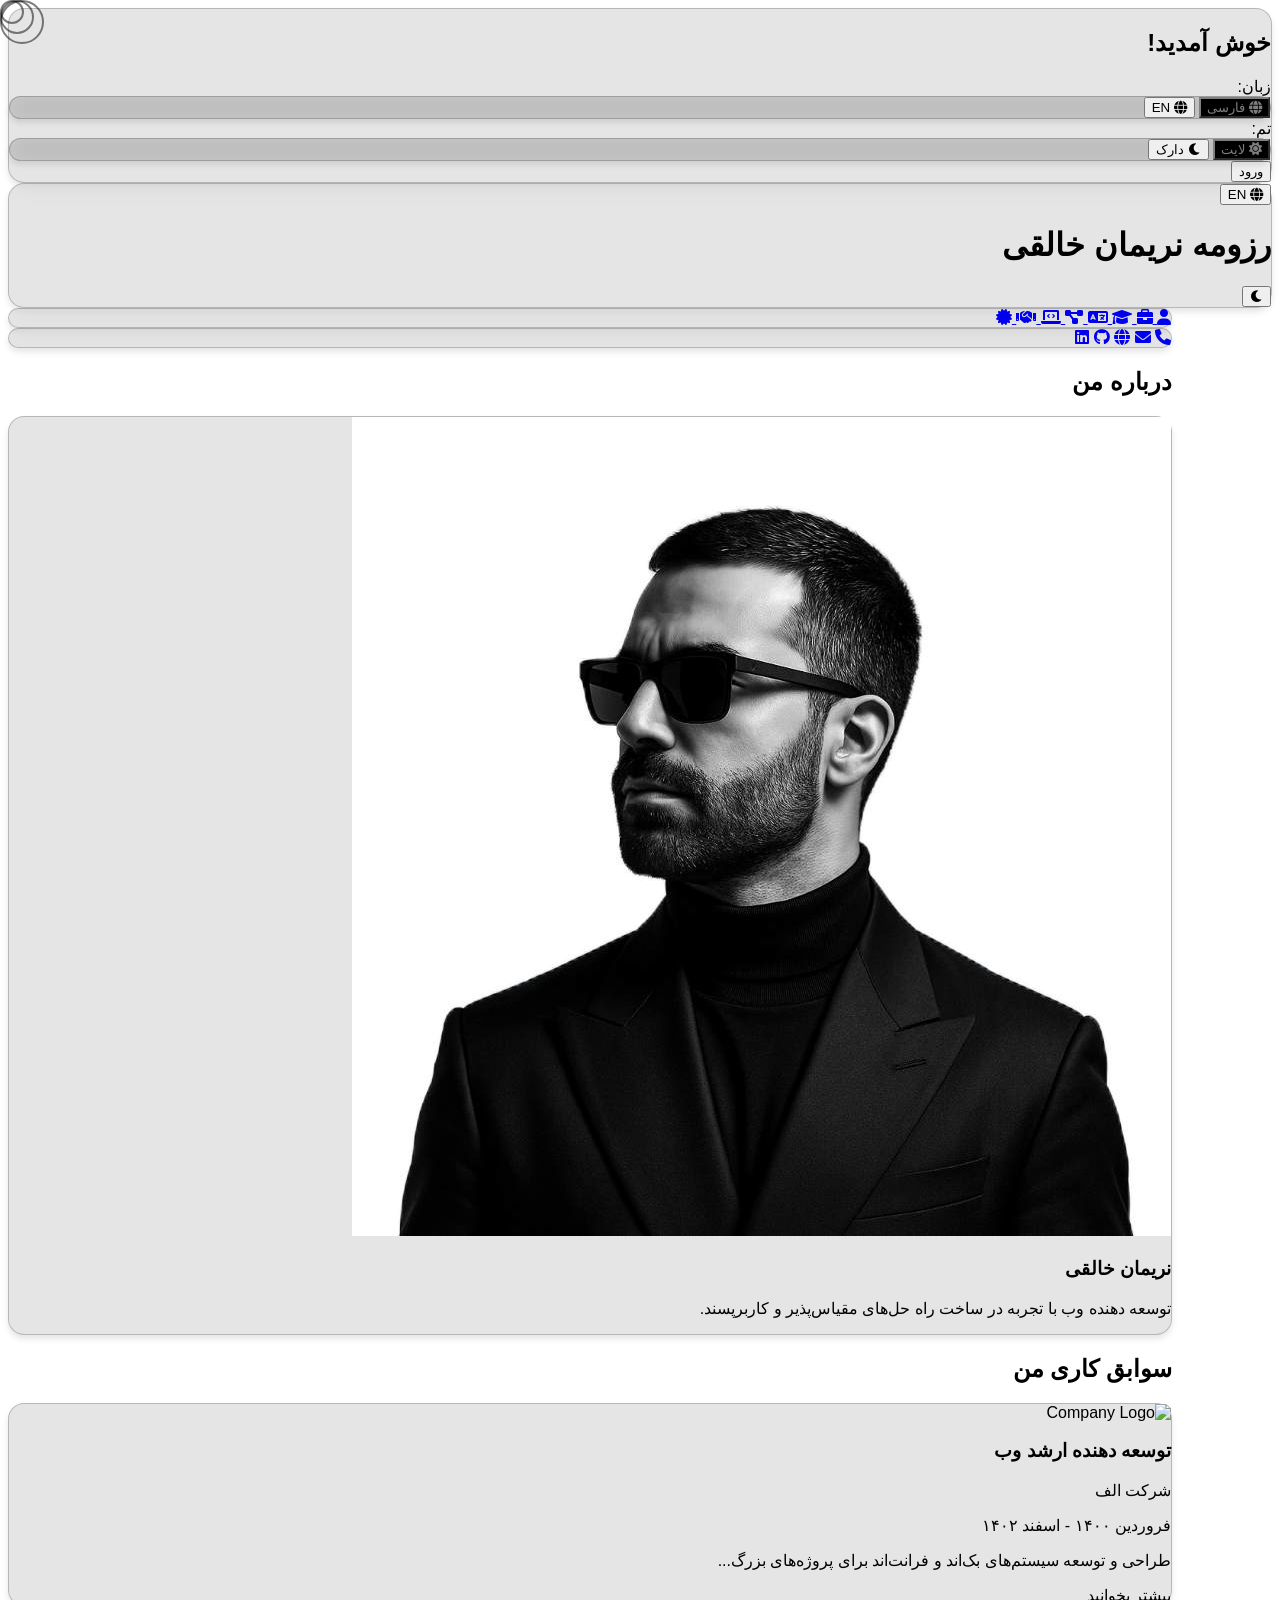
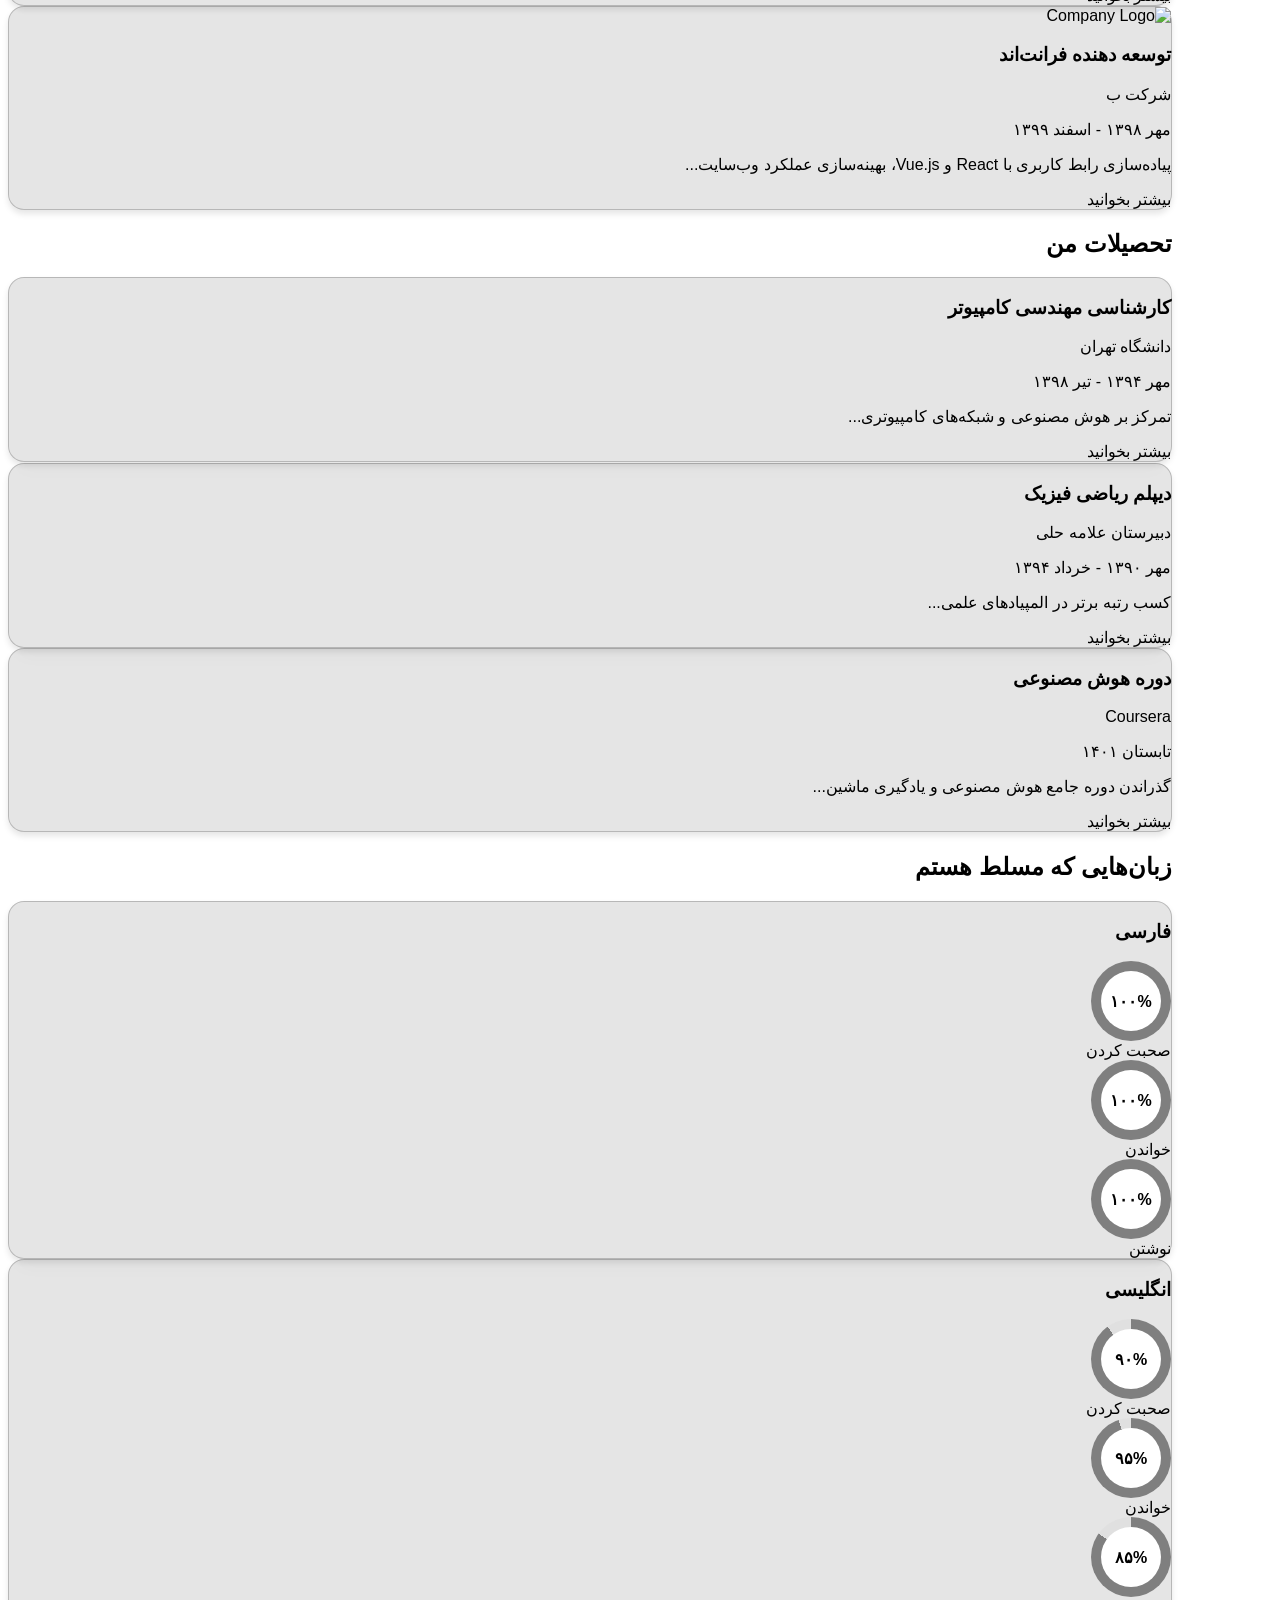
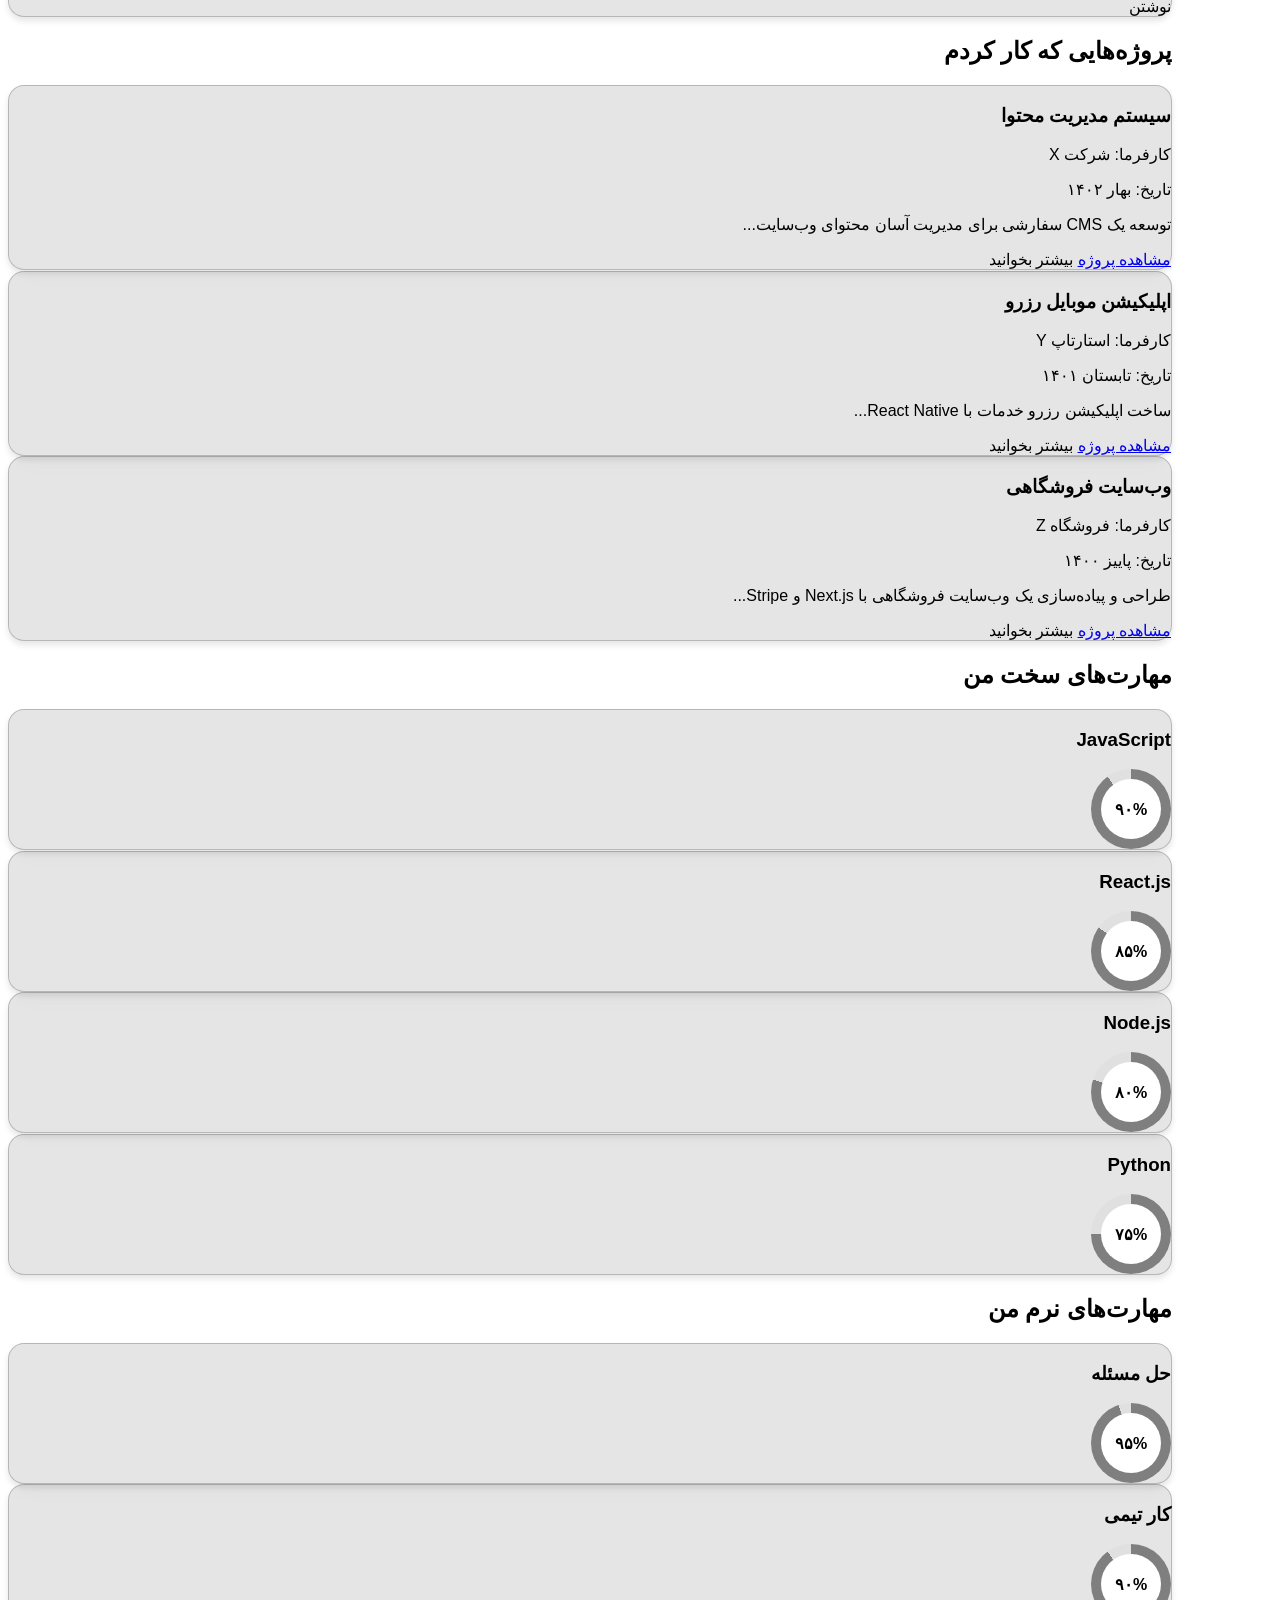
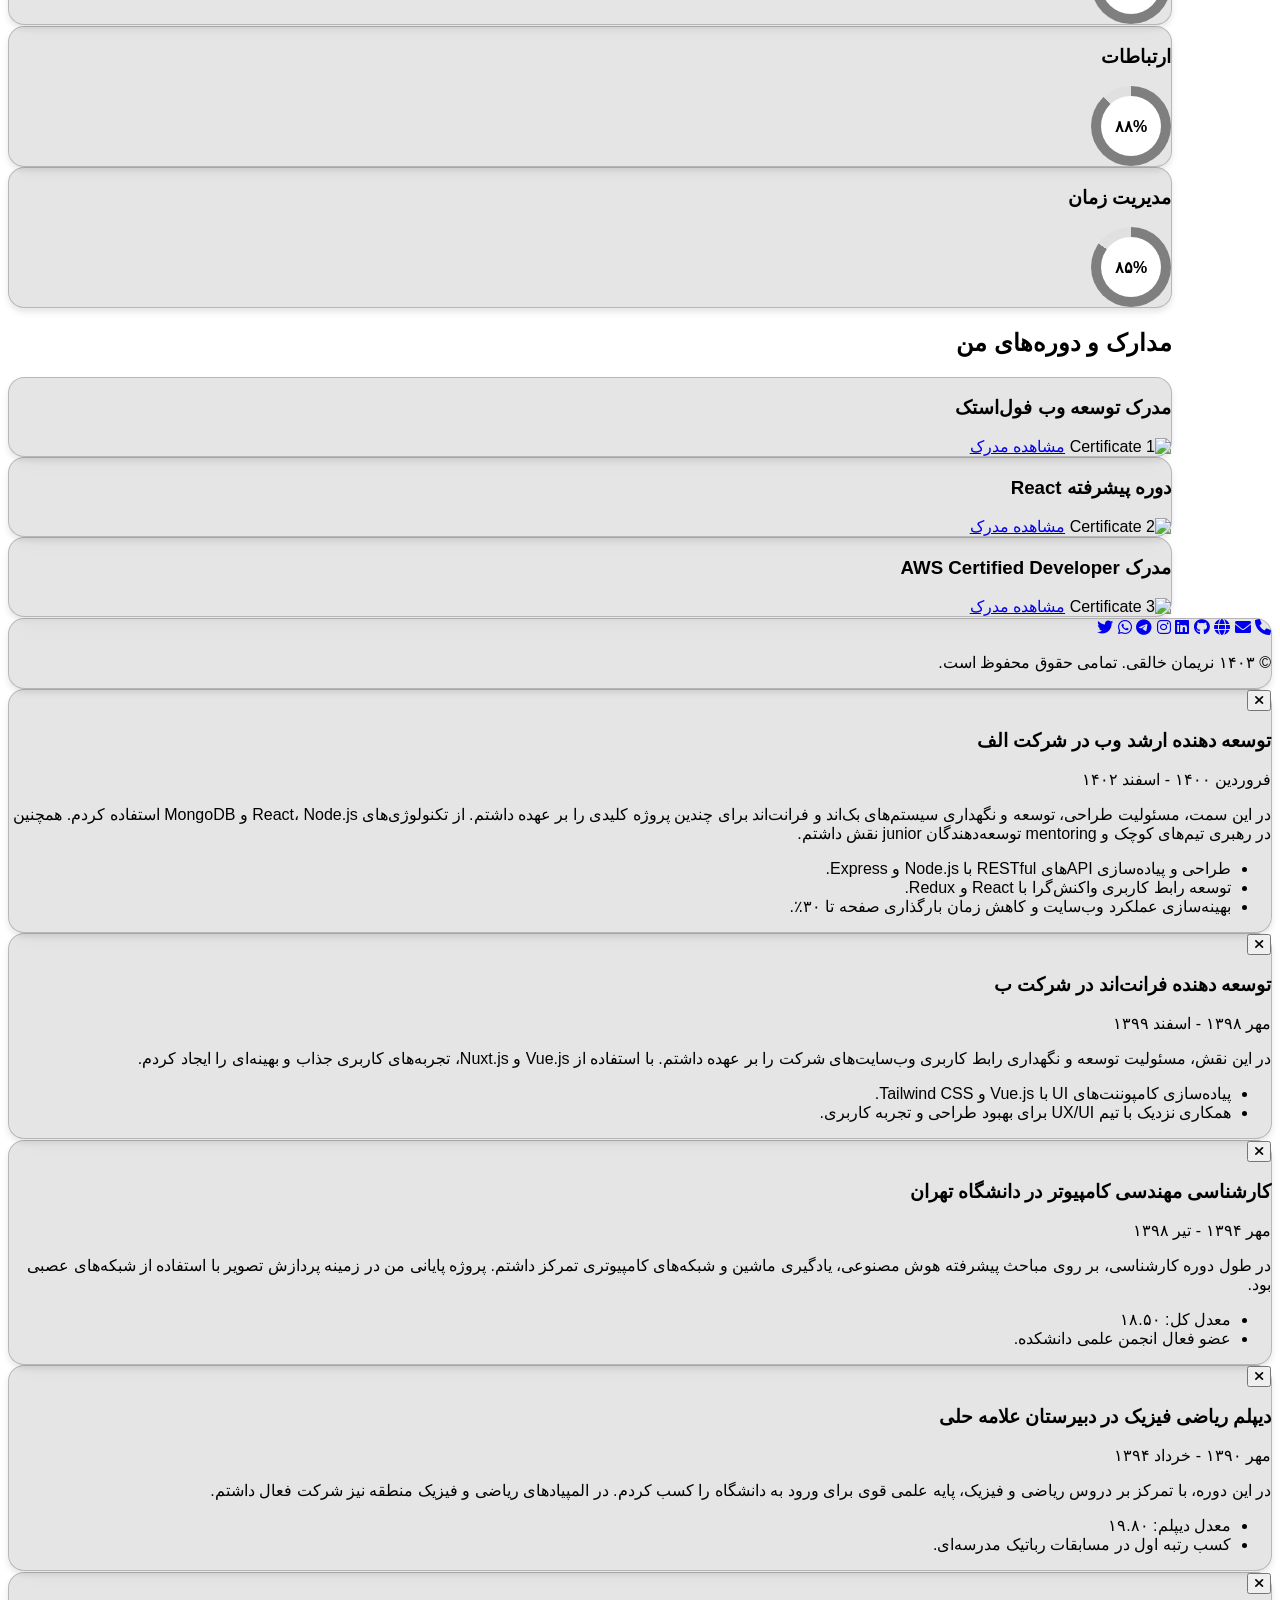
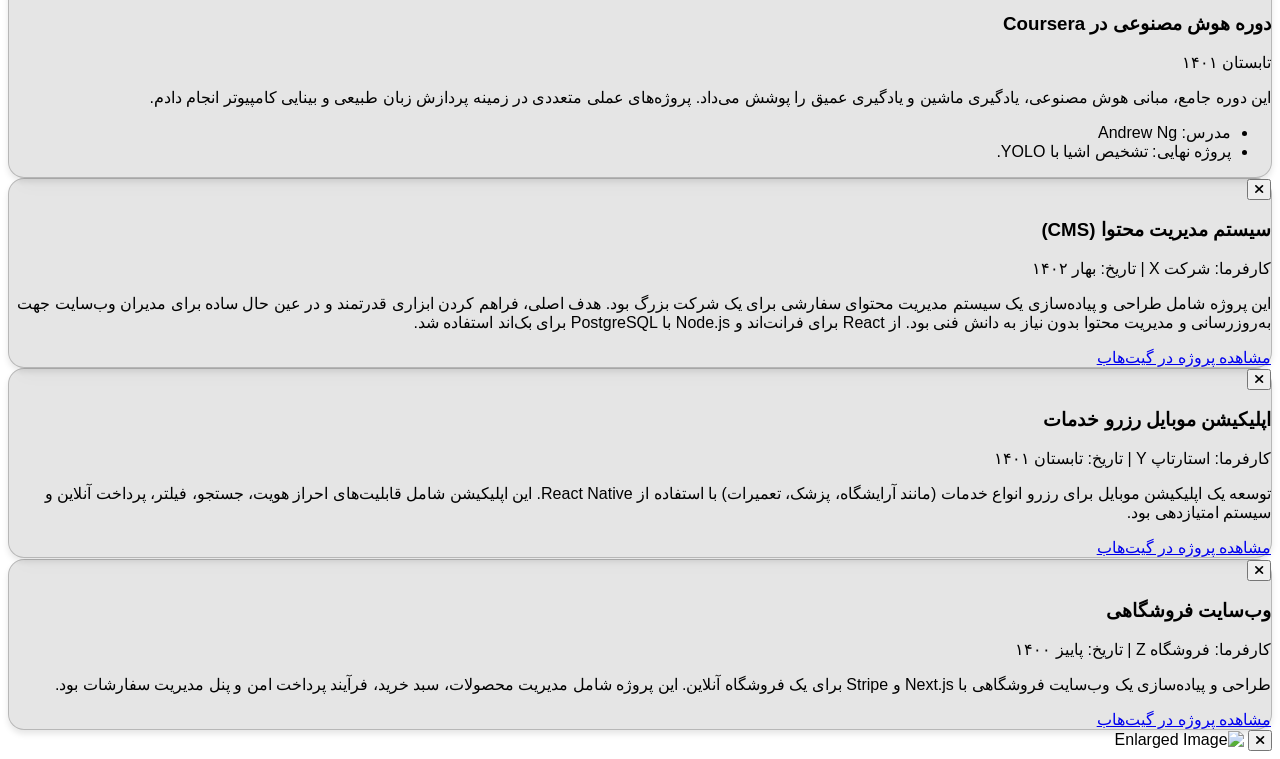
==== index.html @ 90dd3ad5 "Update index.html" ====
<!DOCTYPE html>
<html lang="fa" class="scroll-smooth">
<head>
    <meta charset="UTF-8">
    <meta name="viewport" content="width=device-width, initial-scale=1.0">
    <meta name="description" content="رزومه نریمان خالقی - توسعه دهنده وب، برنامه نویس و متخصص فناوری اطلاعات. مشاهده سوابق کاری، تحصیلی، مهارت‌ها و پروژه‌ها.">
    <meta name="keywords" content="نریمان خالقی, رزومه, توسعه دهنده وب, برنامه نویس, گیت هاب, پورتفولیو, Nariman Khaleghi, resume, web developer, programmer, github, portfolio">
    <meta name="author" content="Nariman Khaleghi">
    <meta name="robots" content="index, follow">
    <meta property="og:title" content="رزومه نریمان خالقی">
    <meta property="og:description" content="رزومه نریمان خالقی - توسعه دهنده وب، برنامه نویس و متخصص فناوری اطلاعات.">
    <meta property="og:image" content="URL_TO_YOUR_PROFILE_IMAGE">
    <meta property="og:url" content="YOUR_GITHUB_PAGE_URL">
    <meta property="og:type" content="website">
    <link rel="canonical" href="YOUR_GITHUB_PAGE_URL">

    <title>رزومه نریمان خالقی | Nariman Khaleghi Resume</title>

    <!-- Tailwind CSS CDN -->
    <script src="https://cdn.tailwindcss.com"></script>

    <!-- Font Awesome CDN for Icons -->
    <link rel="stylesheet" href="https://cdnjs.cloudflare.com/ajax/libs/font-awesome/6.0.0-beta3/css/all.min.css">

    <!-- Google Fonts for Vazirmatn RD UI FD (Persian) -->
    <link rel="preconnect" href="https://fonts.googleapis.com">
    <link rel="preconnect" href="https://fonts.gstatic.com" crossorigin>
<!--     <link href="https://fonts.googleapis.com/css2?family=Vazirmatn+RD+UI:wght@100..900&display=swap" rel="stylesheet"> -->
    <link href="https://cdn.jsdelivr.net/gh/rastikerdar/vazirmatn@v33.003/Vazirmatn-font-face.css" rel="stylesheet" type="text/css" />
    <!-- Google Fonts for Poppins (English) -->
    <link href="https://fonts.googleapis.com/css2?family=Poppins:wght@100;200;300;400;500;600;700;800;900&display=swap" rel="stylesheet">

    <style>
        :root {
            --bg-color-light: #ffffff;
            --text-color-light: #000000;
            --glass-bg-light: rgba(0, 0, 0, 0.1);
            --border-color-light: rgba(0, 0, 0, 0.2);
            --active-color-light: rgb(127, 127, 127); /* Active elements in light mode */
            --active-bg-light: rgb(0, 0, 0);
        }

        .dark {
            --bg-color-dark: #000000;
            --text-color-dark: #ffffff;
            --glass-bg-dark: rgba(255, 255, 255, 0.1);
            --border-color-dark: rgba(255, 255, 255, 0.2);
            --active-color-dark: rgb(127, 127, 127); /* Active elements in dark mode */
            --active-bg-dark: rgb(255, 255, 255);
        }

        body {
            font-family: 'Vazirmatn RD UI', sans-serif; /* Default for Persian */
            background-color: var(--bg-color-light);
            color: var(--text-color-light);
            transition: background-color 0.3s ease, color 0.3s ease;
        }

        body.dark {
            background-color: var(--bg-color-dark);
            color: var(--text-color-dark);
        }

        .lang-en body {
            font-family: 'Poppins', sans-serif; /* For English */
        }

        .glassmorphism {
            background-color: var(--glass-bg-light);
            backdrop-filter: blur(10px);
            -webkit-backdrop-filter: blur(10px);
            border: 1px solid var(--border-color-light);
            border-radius: 1rem;
            box-shadow: 0 4px 6px rgba(0, 0, 0, 0.1);
            transition: background-color 0.3s ease, border-color 0.3s ease, box-shadow 0.3s ease;
        }

        .dark .glassmorphism {
            background-color: var(--glass-bg-dark);
            border: 1px solid var(--border-color-dark);
        }

        /* Active/Hover styles for black and white */
        .active-bw {
            color: var(--active-color-light);
            background-color: var(--active-bg-light);
            border-color: var(--active-color-light);
        }
        .dark .active-bw {
            color: var(--active-color-dark);
            background-color: var(--active-bg-dark);
            border-color: var(--active-color-dark);
        }

        .hover-bw:hover {
            color: var(--active-color-light);
            background-color: var(--active-bg-light);
            transition: all 0.3s ease;
        }
        .dark .hover-bw:hover {
            color: var(--active-color-dark);
            background-color: var(--active-bg-dark);
        }
        .hover-border-bw:hover {
            border-color: var(--active-color-light);
            box-shadow: 0 0 8px rgba(0, 0, 0, 0.2);
            transition: all 0.3s ease;
        }
        .dark .hover-border-bw:hover {
            border-color: var(--active-color-dark);
            box-shadow: 0 0 8px rgba(255, 255, 255, 0.2);
        }

        /* Custom scrollbar for better aesthetics */
        ::-webkit-scrollbar {
            width: 8px;
        }

        ::-webkit-scrollbar-track {
            background: transparent;
        }

        ::-webkit-scrollbar-thumb {
            background: rgba(128, 128, 128, 0.5);
            border-radius: 10px;
        }

        ::-webkit-scrollbar-thumb:hover {
            background: rgba(128, 128, 128, 0.7);
        }

        .dark ::-webkit-scrollbar-thumb {
            background: rgba(255, 255, 255, 0.3);
        }

        .dark ::-webkit-scrollbar-thumb:hover {
            background: rgba(255, 255, 255, 0.5);
        }

        /* Animations */
        .fade-in {
            animation: fadeIn 1s ease-out forwards;
            opacity: 0;
        }

        #cursor-effect {
            position: fixed;
            top: 0;
            left: 0;
            width: 100%;
            height: 100%;
            pointer-events: none;
            z-index: 9999;
        }

        .cursor-circle {
            position: absolute;
            border-radius: 50%;
            background: transparent;
            border: 2px solid rgba(0, 0, 0, 0.5);
            transition: transform 0.1s linear, opacity 0.4s ease;
            mix-blend-mode: difference;
        }

        body.dark .cursor-circle {
            border: 2px solid rgba(255, 255, 255, 0.5);
        }

        @keyframes fadeIn {
            from { opacity: 0; transform: translateY(20px); }
            to { opacity: 1; transform: translateY(0); }
        }

        .slide-in-right {
            animation: slideInRight 1s ease-out forwards;
            opacity: 0;
        }

        @keyframes slideInRight {
            from { opacity: 0; transform: translateX(50px); }
            to { opacity: 1; transform: translateX(0); }
        }

        .slide-in-left {
            animation: slideInLeft 1s ease-out forwards;
            opacity: 0;
        }

        @keyframes slideInLeft {
            from { opacity: 0; transform: translateX(-50px); }
            to { opacity: 1; transform: translateX(0); }
        }

        .scale-in {
            animation: scaleIn 0.8s ease-out forwards;
            opacity: 0;
            transform: scale(0.8);
        }

        @keyframes scaleIn {
            from { opacity: 0; transform: scale(0.8); }
            to { opacity: 1; transform: scale(1); }
        }

        /* Hover effects */
        .hover-grow:hover {
            transform: scale(1.05);
            transition: transform 0.3s ease;
        }

        /* Progress Circle */
        .progress-circle {
            position: relative;
            width: 80px;
            height: 80px;
            border-radius: 50%;
            display: flex;
            align-items: center;
            justify-content: center;
            font-weight: bold;
            background: conic-gradient(var(--active-color-light) var(--progress), #e0e0e0 0deg);
            transition: background 0.3s ease;
        }

        .dark .progress-circle {
            background: conic-gradient(var(--active-color-dark) var(--progress), #333 0deg);
        }

        .progress-circle::before {
            content: '';
            position: absolute;
            width: 60px;
            height: 60px;
            border-radius: 50%;
            background-color: var(--bg-color-light);
            transition: background-color 0.3s ease;
        }

        .dark .progress-circle::before {
            background-color: var(--bg-color-dark);
        }

        .progress-circle span {
            position: relative;
            z-index: 1;
        }

        /* Responsive Navigation */
        @media (max-width: 768px) {
            #section{

            }
            #navbar {
                margin: 0px;
                padding: 0px;
                right: 1px;
            }
            #navbar span {
                display: none; /* Ensure text is hidden on desktop for thin nav */
            }
            #nav-item{
                margin: 0px;
                padding: 0px;
                top: 0px;
                bottom: 0px;
            }
            #navbar-left {
                margin: 0px;
                padding: 0px;
                left: 1px;
            }
            #navbar-left span {
                display: none; /* Ensure text is hidden on desktop for thin nav */
            }
            #main-content {
                padding-right: 2.3rem;
                padding-left: 0.1rem; /* Reset padding for mobile */
                padding-bottom: 0px;
            }
            #header .flex-row-reverse {
                flex-direction: row; /* Keep order consistent on mobile */
            }
            #header .flex-row-reverse > *:first-child {
                order: 2; /* Move name to center */
            }
            #header .flex-row-reverse > *:nth-child(2) {
                order: 1; /* Move lang to left */
            }
            #header .flex-row-reverse > *:nth-child(3) {
                order: 3; /* Move theme to right */
            }
        }

        /* Desktop Navigation */
        @media (min-width: 769px) {
            #section{

            }
            #navbar {
                margin: 0px;
                padding: 0px;
                right: 1px;
            }
            #nav-item{
                margin: 0px;
                padding: 0px;
                top: 0px;
                bottom: 0px;
            }
            #navbar span {
                display: none; /* Ensure text is hidden on desktop for thin nav */
            }
            #navbar-left {
                margin: 0px;
                padding: 0px;
                left: 0px;
            }
            #nav-item{
                margin: 0px;
                padding: 0px;
                top: 0px;
                bottom: 0px;
            }
            #navbar-left span {
                display: none; /* Ensure text is hidden on desktop for thin nav */
            }
            #main-content {
                padding-right: 100px;
                padding-bottom: 0px; /* Add padding to main content to prevent overlap */
            }
        }
    </style>
</head>
<!--<body class="text-gray-900 dark:text-gray-100 transition-colors duration-300"></body>-->
<body>
    <div id="cursor-effect">
        <div class="cursor-circle" id="circle1"></div>
        <div class="cursor-circle" id="circle2"></div>
        <div class="cursor-circle" id="circle3"></div>
    </div>
    <!-- Welcome Pop-up -->
    <div id="welcome-popup" class="fixed inset-0 bg-black bg-opacity-70 flex items-center justify-center z-[100] fade-in">
        <div class="glassmorphism p-1 rounded-2xl shadow-lg max-w-md w-full text-center scale-in">
            <h2 class="text-2xl font-bold mb-6" data-lang-fa="خوش آمدید!" data-lang-en="Welcome!">خوش آمدید!</h2>

            <div class="mb-6 flex items-center justify-center">
                <span class="text-lg font-medium mr-0" data-lang-fa="زبان:" data-lang-en="Language:">زبان:</span>
                <div class="flex items-center glassmorphism p-1 rounded-full">
                    <button id="lang-fa-btn" class="px-4 py-10 rounded-full text-sm font-semibold hover-bw transition-all duration-300" data-lang="fa">
                        <i class="fas fa-globe"></i> فارسی
                    </button>
                    <button id="lang-en-btn" class="px-4 py-10 rounded-full text-sm font-semibold hover-bw transition-all duration-300" data-lang="en">
                        <i class="fas fa-globe"></i> EN
                    </button>
                </div>
            </div>

            <div class="mb-8 flex items-center justify-center">
                <span class="text-lg font-medium mr-0" data-lang-fa="تم:" data-lang-en="Theme:">تم:</span>
                <div class="flex items-center glassmorphism p-1 rounded-full">
                    <button id="theme-light-btn" class="px-4 py-10 rounded-full text-sm font-semibold hover-bw transition-all duration-300" data-theme="light">
                        <i class="fas fa-sun"></i> لایت
                    </button>
                    <button id="theme-dark-btn" class="px-4 py-10 rounded-full text-sm font-semibold hover-bw transition-all duration-300" data-theme="dark">
                        <i class="fas fa-moon"></i> دارک
                    </button>
                </div>
            </div>

            <button id="enter-btn" class="bg-black text-white dark:bg-white dark:text-black px-8 py-10 rounded-full text-lg font-semibold hover-grow transition-all duration-300 shadow-lg" data-lang-fa="ورود" data-lang-en="Enter">ورود</button>
        </div>
    </div>

    <!-- Header -->
    <header id="header" class="fixed top-0 left-0 right-0 z-40 glassmorphism p-1 flex items-center justify-between h-16 transition-all duration-300">
        <!-- Language Switch (Left) -->
        <div class="flex items-center">
            <button id="header-lang-switch" class="p-1 rounded-full hover-bw transition-all duration-300 text-xl">
                <i class="fas fa-globe"></i>
            </button>
        </div>

        <!-- Name (Center) -->
        <h1 id="header-name" class="text-1xl font-bold transition-all duration-300" data-lang-fa="رزومه نریمان خالقی" data-lang-en="Nariman Khaleghi CV">نریمان خالقی</h1>

        <!-- Theme Switch (Right) -->
        <div class="flex items-center">
            <button id="header-theme-switch" class="p-1 rounded-full hover-bw transition-all duration-300 text-xl">
                <i class="fas fa-moon"></i>
            </button>
        </div>
    </header>

    <!-- Main Content -->
    <main id="main-content" class="container mx-auto px-4 py-10 min-h-screen relative">
        <!-- Navigation Bar (Right, fixed) -->
        <nav id="navbar" class="fixed right-4 top-1/2 transform -translate-y-1/2 z-30 glassmorphism p-1 rounded-full flex flex-col items-center space-y-1 transition-all duration-300">
            <a href="#profile" class="nav-item p-1 rounded-full hover-bw transition-all duration-300 flex items-center" data-section="profile">
                <i class="fas fa-user text-xl"></i>
                <span class="ml-0 hidden md:inline" data-lang-fa="پروفایل" data-lang-en="Profile">پروفایل</span>
            </a>
            <a href="#experience" class="nav-item p-1 rounded-full hover-bw transition-all duration-300 flex items-center" data-section="experience">
                <i class="fas fa-briefcase text-xl"></i>
                <span class="ml-0 hidden md:inline" data-lang-fa="سوابق کاری" data-lang-en="Experience">سوابق کاری</span>
            </a>
            <a href="#education" class="nav-item p-1 rounded-full hover-bw transition-all duration-300 flex items-center" data-section="education">
                <i class="fas fa-graduation-cap text-xl"></i>
                <span class="ml-0 hidden md:inline" data-lang-fa="تحصیلات" data-lang-en="Education">تحصیلات</span>
            </a>
            <a href="#languages" class="nav-item p-1 rounded-full hover-bw transition-all duration-300 flex items-center" data-section="languages">
                <i class="fas fa-language text-xl"></i>
                <span class="ml-0 hidden md:inline" data-lang-fa="زبان‌ها" data-lang-en="Languages">زبان‌ها</span>
            </a>
            <a href="#projects" class="nav-item p-1 rounded-full hover-bw transition-all duration-300 flex items-center" data-section="projects">
                <i class="fas fa-project-diagram text-xl"></i>
                <span class="ml-0 hidden md:inline" data-lang-fa="پروژه‌ها" data-lang-en="Projects">پروژه‌ها</span>
            </a>
            <a href="#hard-skills" class="nav-item p-1 rounded-full hover-bw transition-all duration-300 flex items-center" data-section="hard-skills">
                <i class="fas fa-laptop-code text-xl"></i>
                <span class="ml-0 hidden md:inline" data-lang-fa="مهارت‌های سخت" data-lang-en="Hard Skills">مهارت‌های سخت</span>
            </a>
            <a href="#soft-skills" class="nav-item p-1 rounded-full hover-bw transition-all duration-300 flex items-center" data-section="soft-skills">
                <i class="fas fa-handshake text-xl"></i>
                <span class="ml-0 hidden md:inline" data-lang-fa="مهارت‌های نرم" data-lang-en="Soft Skills">مهارت‌های نرم</span>
            </a>
            <a href="#certificates" class="text-center hover-bw hover-grow rounded-full transition-all duration-300 flex items-center p-1 nav-item" data-section="certificates">
                <i class="fas fa-certificate text-xl"></i>
                <span class="ml-0 hidden md:inline" data-lang-fa="مدارک" data-lang-en="Certificates">مدارک</span>
            </a>
        </nav>
        <nav id="navbar-left" class="fixed left-4 top-1/2 transform -translate-y-1/2 z-30 glassmorphism p-1 rounded-full flex flex-col items-center space-y-1 transition-all duration-300">
            <a href="tel:+989123456789" class="text-center hover-bw hover-grow rounded-full transition-all duration-300 flex items-center p-1 nav-item"><i class="fas fa-phone text-xl"></i></a>
            <a href="mailto:your.email@example.com" class="hover-bw hover-grow rounded-full transition-all duration-300 flex items-center p-1 nav-item"><i class="fas fa-envelope text-xl"></i></a>
            <a href="https://yourwebsite.com" target="_blank" class="hover-bw hover-grow rounded-full transition-all duration-300 flex items-center p-1 nav-item"><i class="fas fa-globe text-xl"></i></a>
            <a href="https://github.com/yourusername" target="_blank" class="hover-bw hover-grow rounded-full transition-all duration-300 flex items-center p-1 nav-item"><i class="fab fa-github text-xl"></i></a>
            <a href="https://linkedin.com/in/yourusername" target="_blank" class="hover-bw hover-grow rounded-full transition-all duration-300 flex items-center p-1 nav-item"><i class="fab fa-linkedin text-xl"></i></a>
<!--        <a href="https://instagram.com/yourusername" target="_blank" class="hover-bw hover-grow rounded-full transition-all duration-300 flex items-center p-1 nav-item"><i class="fab fa-instagram text-xl"></i></a>
            <a href="https://t.me/yourusername" target="_blank" class="hover-bw hover-grow rounded-full transition-all duration-300 flex items-center p-1 nav-item"><i class="fab fa-telegram text-xl"></i></a>
            <a href="https://wa.me/989123456789" target="_blank" class="hover-bw hover-grow rounded-full transition-all duration-300 flex items-center p-1 nav-item"><i class="fab fa-whatsapp text-xl"></i></a>
            <a href="https://x.com/yourusername" target="_blank" class="hover-bw hover-grow rounded-full transition-all duration-300 flex items-center p-1 nav-item"><i class="fab fa-twitter text-xl"></i></a>-->
        </nav>
        
        <!-- <section id="profile" class="mb-1 py-10 fade-in" style="animation-delay: 0.2s;"> -->
        <section id="profile" class="mb-1 py-20 fade-in" style="animation-delay: 0.2s;">
            <h2 class="text-6xl font-extrabold text-center mb-12" data-lang-fa="درباره من" data-lang-en="About Me">درباره من</h2>
            <div class="glassmorphism p-1 rounded-2xl max-w-2xl mx-auto text-center hover-border-bw hover-grow">
                <img src="./images/Nariman-Khaleghi-نریمان-خالقی.jpg" alt="Nariman Khaleghi Profile" class="w-60 h-60 rounded-full mx-auto mb-6 object-cover border-4 border-black dark:border-white shadow-lg">
                <h3 class="text-3xl font-bold mb-4" data-lang-fa="نریمان خالقی" data-lang-en="Nariman Khaleghi">نریمان خالقی</h3>
                <p class="text-lg mb-6" data-lang-fa="توسعه دهنده وب با تجربه در ساخت راه حل‌های مقیاس‌پذیر و کاربرپسند." data-lang-en="Experienced web developer passionate about building scalable and user-friendly solutions.">توسعه دهنده وب با تجربه در ساخت راه حل‌های مقیاس‌پذیر و کاربرپسند.</p>
<!--                 <div class="flex justify-center space-x-6 rtl:space-x-reverse text-1xl">
                    <a href="tel:+989123456789" class="hover-bw hover-grow transition-all duration-300"><i class="fas fa-phone"></i></a>
                    <a href="mailto:your.email@example.com" class="hover-bw hover-grow transition-all duration-300"><i class="fas fa-envelope"></i></a>
                    <a href="https://yourwebsite.com" target="_blank" class="hover-bw hover-grow transition-all duration-300"><i class="fas fa-globe"></i></a>
                    <a href="https://github.com/yourusername" target="_blank" class="hover-bw hover-grow transition-all duration-300"><i class="fab fa-github"></i></a>
                    <a href="https://linkedin.com/in/yourusername" target="_blank" class="hover-bw hover-grow transition-all duration-300"><i class="fab fa-linkedin"></i></a>
                    <a href="https://instagram.com/yourusername" target="_blank" class="hover-bw hover-grow transition-all duration-300"><i class="fab fa-instagram"></i></a>
                    <a href="https://t.me/yourusername" target="_blank" class="hover-bw hover-grow transition-all duration-300"><i class="fab fa-telegram"></i></a>
                    <a href="https://wa.me/989123456789" target="_blank" class="hover-bw hover-grow transition-all duration-300"><i class="fab fa-whatsapp"></i></a>
                    <a href="https://x.com/yourusername" target="_blank" class="hover-bw hover-grow transition-all duration-300"><i class="fab fa-twitter"></i></a>
                </div> -->
            </div>
        </section>

        <section id="experience" class="mb-1 py-10 fade-in" style="animation-delay: 0.4s;">
            <h2 class="text-4xl font-extrabold text-center mb-12" data-lang-fa="سوابق کاری من" data-lang-en="My Work Experience">سوابق کاری من</h2>
            <div class="relative max-w-7xl mx-auto">
                <!-- Roadmap Line -->
                <div class="absolute hidden md:block w-1 bg-gray-300 dark:bg-gray-700 h-full left-1/2 transform -translate-x-1/2 rounded-full"></div>

                <!-- Experience Item 1 -->
                <div class="mb-12 flex flex-col md:flex-row items-center md:justify-between w-full animate-on-scroll slide-in-left">
                    <div class="md:w-5/12 glassmorphism p-1 rounded-2xl hover-border-bw hover-grow cursor-pointer" onclick="openModal('experience-1-modal')">
                        <div class="flex items-center mb-4">
                            <img src="./assets/image/Nariman-Khaleghi-نریمان-خالقی.jpg" alt="Company Logo" class="w-12 h-12 rounded-full mr-1 ml-1">
                            <div>
                                <h3 class="text-xl font-semibold" data-lang-fa="توسعه دهنده ارشد وب" data-lang-en="Senior Web Developer">توسعه دهنده ارشد وب</h3>
                                <p class="text-gray-600 dark:text-gray-400" data-lang-fa="شرکت الف" data-lang-en="Company A">شرکت الف</p>
                            </div>
                        </div>
                        <p class="text-sm text-gray-500 dark:text-gray-400 mb-4" data-lang-fa="فروردین ۱۴۰۰ - اسفند ۱۴۰۲" data-lang-en="April 2021 - March 2024">فروردین ۱۴۰۰ - اسفند ۱۴۰۲</p>
                        <p data-lang-fa="طراحی و توسعه سیستم‌های بک‌اند و فرانت‌اند برای پروژه‌های بزرگ..." data-lang-en="Designed and developed backend and frontend systems for large-scale projects...">طراحی و توسعه سیستم‌های بک‌اند و فرانت‌اند برای پروژه‌های بزرگ...</p>
                        <span class="text-black dark:text-white text-sm mt-0 block" data-lang-fa="بیشتر بخوانید" data-lang-en="Read More">بیشتر بخوانید</span>
                    </div>
                    <div class="hidden md:block w-1/12 text-center">
                        <div class="w-4 h-4 bg-black dark:bg-white rounded-full mx-auto"></div>
                    </div>
                    <div class="md:w-5/12"></div>
                </div>

                <!-- Experience Item 2 -->
                <div class="mb-12 flex flex-col md:flex-row items-center md:justify-between w-full animate-on-scroll slide-in-right">
                    <div class="md:w-5/12"></div>
                    <div class="hidden md:block w-1/12 text-center">
                        <div class="w-4 h-4 bg-black dark:bg-white rounded-full mx-auto"></div>
                    </div>
                    <div class="md:w-5/12 glassmorphism p-1 rounded-2xl hover-border-bw hover-grow cursor-pointer" onclick="openModal('experience-2-modal')">
                        <div class="flex items-center mb-4">
                            <img src="https://via.placeholder.com/50" alt="Company Logo" class="w-12 h-12 rounded-full mr-1 ml-1">
                            <div>
                                <h3 class="text-xl font-semibold" data-lang-fa="توسعه دهنده فرانت‌اند" data-lang-en="Frontend Developer">توسعه دهنده فرانت‌اند</h3>
                                <p class="text-gray-600 dark:text-gray-400" data-lang-fa="شرکت ب" data-lang-en="Company B">شرکت ب</p>
                            </div>
                        </div>
                        <p class="text-sm text-gray-500 dark:text-gray-400 mb-4" data-lang-fa="مهر ۱۳۹۸ - اسفند ۱۳۹۹" data-lang-en="October 2019 - March 2021">مهر ۱۳۹۸ - اسفند ۱۳۹۹</p>
                        <p data-lang-fa="پیاده‌سازی رابط کاربری با React و Vue.js، بهینه‌سازی عملکرد وب‌سایت..." data-lang-en="Implemented user interfaces with React and Vue.js, optimized website performance...">پیاده‌سازی رابط کاربری با React و Vue.js، بهینه‌سازی عملکرد وب‌سایت...</p>
                        <span class="text-black dark:text-white text-sm mt-0 block" data-lang-fa="بیشتر بخوانید" data-lang-en="Read More">بیشتر بخوانید</span>
                    </div>
                </div>
                <!-- Add more experience items as needed -->
            </div>
        </section>

        <section id="education" class="py-10 fade-in" style="animation-delay: 0.6s;">
            <h2 class="text-4xl font-extrabold text-center mb-5" data-lang-fa="تحصیلات من" data-lang-en="My Education">تحصیلات من</h2>
            <div class="grid grid-cols-1 md:grid-cols-2 lg:grid-cols-3 gap-2 max-w-8xl mx-auto justify-items-center">
                <!-- Education Item 1 -->
                <div class="glassmorphism p-1 rounded-2xl hover-border-bw hover-grow animate-on-scroll scale-in cursor-pointer w-full max-w-sm" onclick="openModal('education-1-modal')">
                    <h3 class="text-xl font-semibold mb-2" data-lang-fa="کارشناسی مهندسی کامپیوتر" data-lang-en="B.Sc. Computer Engineering">کارشناسی مهندسی کامپیوتر</h3>
                    <p class="text-gray-600 dark:text-gray-400 mb-2" data-lang-fa="دانشگاه تهران" data-lang-en="University of Tehran">دانشگاه تهران</p>
                    <p class="text-sm text-gray-500 dark:text-gray-400 mb-4" data-lang-fa="مهر ۱۳۹۴ - تیر ۱۳۹۸" data-lang-en="October 2015 - July 2019">مهر ۱۳۹۴ - تیر ۱۳۹۸</p>
                    <p data-lang-fa="تمرکز بر هوش مصنوعی و شبکه‌های کامپیوتری..." data-lang-en="Focused on Artificial Intelligence and Computer Networks...">تمرکز بر هوش مصنوعی و شبکه‌های کامپیوتری...</p>
                    <span class="text-black dark:text-white text-sm mt-0 block" data-lang-fa="بیشتر بخوانید" data-lang-en="Read More">بیشتر بخوانید</span>
                </div>
                <!-- Education Item 2 -->
                <div class="glassmorphism p-1 rounded-2xl hover-border-bw hover-grow animate-on-scroll scale-in cursor-pointer w-full max-w-sm" style="animation-delay: 0.2s;" onclick="openModal('education-2-modal')">
                    <h3 class="text-xl font-semibold mb-2" data-lang-fa="دیپلم ریاضی فیزیک" data-lang-en="High School Diploma (Math-Physics)">دیپلم ریاضی فیزیک</h3>
                    <p class="text-gray-600 dark:text-gray-400 mb-2" data-lang-fa="دبیرستان علامه حلی" data-lang-en="Allame Helli High School">دبیرستان علامه حلی</p>
                    <p class="text-sm text-gray-500 dark:text-gray-400 mb-4" data-lang-fa="مهر ۱۳۹۰ - خرداد ۱۳۹۴" data-lang-en="October 2011 - June 2015">مهر ۱۳۹۰ - خرداد ۱۳۹۴</p>
                    <p data-lang-fa="کسب رتبه برتر در المپیادهای علمی..." data-lang-en="Achieved top ranks in scientific Olympiads...">کسب رتبه برتر در المپیادهای علمی...</p>
                    <span class="text-black dark:text-white text-sm mt-0 block" data-lang-fa="بیشتر بخوانید" data-lang-en="Read More">بیشتر بخوانید</span>
                </div>
                <!-- Education Item 3 -->
                <div class="glassmorphism p-1 rounded-2xl hover-border-bw hover-grow animate-on-scroll scale-in cursor-pointer w-full max-w-sm" style="animation-delay: 0.4s;" onclick="openModal('education-3-modal')">
                    <h3 class="text-xl font-semibold mb-2" data-lang-fa="دوره هوش مصنوعی" data-lang-en="AI Course">دوره هوش مصنوعی</h3>
                    <p class="text-gray-600 dark:text-gray-400 mb-2" data-lang-fa="Coursera" data-lang-en="Coursera">Coursera</p>
                    <p class="text-sm text-gray-500 dark:text-gray-400 mb-4" data-lang-fa="تابستان ۱۴۰۱" data-lang-en="Summer 2022">تابستان ۱۴۰۱</p>
                    <p data-lang-fa="گذراندن دوره جامع هوش مصنوعی و یادگیری ماشین..." data-lang-en="Completed comprehensive AI and Machine Learning course...">گذراندن دوره جامع هوش مصنوعی و یادگیری ماشین...</p>
                    <span class="text-black dark:text-white text-sm mt-0 block" data-lang-fa="بیشتر بخوانید" data-lang-en="Read More">بیشتر بخوانید</span>
                </div>
                <!-- Add more education items as needed -->
            </div>
        </section>

        <section id="languages" class="mb-1 py-10 fade-in" style="animation-delay: 0.8s;">
            <h2 class="text-4xl font-extrabold text-center mb-12" data-lang-fa="زبان‌هایی که مسلط هستم" data-lang-en="Languages I Master">زبان‌هایی که مسلط هستم</h2>
            <div class="grid grid-cols-1 md:grid-cols-2 lg:grid-cols-3 gap-2 max-w-5xl mx-auto justify-items-center">
                <!-- Language Item 1 -->
                <div class="glassmorphism p-1 rounded-2xl text-center hover-border-bw hover-grow animate-on-scroll scale-in w-full max-w-sm">
                    <h3 class="text-xl font-semibold mb-4" data-lang-fa="فارسی" data-lang-en="Persian">فارسی</h3>
                    <div class="flex justify-around mb-4">
                        <div class="flex flex-col items-center">
                            <div class="progress-circle" style="--progress: 100%;"><span>100%</span></div>
                            <span class="mt-0 text-sm" data-lang-fa="صحبت کردن" data-lang-en="Speaking">صحبت کردن</span>
                        </div>
                        <div class="flex flex-col items-center">
                            <div class="progress-circle" style="--progress: 100%;"><span>100%</span></div>
                            <span class="mt-0 text-sm" data-lang-fa="خواندن" data-lang-en="Reading">خواندن</span>
                        </div>
                        <div class="flex flex-col items-center">
                            <div class="progress-circle" style="--progress: 100%;"><span>100%</span></div>
                            <span class="mt-0 text-sm" data-lang-fa="نوشتن" data-lang-en="Writing">نوشتن</span>
                        </div>
                    </div>
                </div>
                <!-- Language Item 2 -->
                <div class="glassmorphism p-1 rounded-2xl text-center hover-border-bw hover-grow animate-on-scroll scale-in w-full max-w-sm" style="animation-delay: 0.2s;">
                    <h3 class="text-xl font-semibold mb-4" data-lang-fa="انگلیسی" data-lang-en="English">انگلیسی</h3>
                    <div class="flex justify-around mb-4">
                        <div class="flex flex-col items-center">
                            <div class="progress-circle" style="--progress: 90%;"><span>90%</span></div>
                            <span class="mt-0 text-sm" data-lang-fa="صحبت کردن" data-lang-en="Speaking">صحبت کردن</span>
                        </div>
                        <div class="flex flex-col items-center">
                            <div class="progress-circle" style="--progress: 95%;"><span>95%</span></div>
                            <span class="mt-0 text-sm" data-lang-fa="خواندن" data-lang-en="Reading">خواندن</span>
                        </div>
                        <div class="flex flex-col items-center">
                            <div class="progress-circle" style="--progress: 85%;"><span>85%</span></div>
                            <span class="mt-0 text-sm" data-lang-fa="نوشتن" data-lang-en="Writing">نوشتن</span>
                        </div>
                    </div>
                </div>
                <!-- Add more language items as needed -->
            </div>
        </section>

        <section id="projects" class="mb-1 py-10 fade-in" style="animation-delay: 1s;">
            <h2 class="text-4xl font-extrabold text-center mb-12" data-lang-fa="پروژه‌هایی که کار کردم" data-lang-en="My Projects">پروژه‌هایی که کار کردم</h2>
            <div class="grid grid-cols-1 md:grid-cols-2 lg:grid-cols-3 xl:grid-cols-4 gap-2 max-w-7xl mx-auto justify-items-center">
                <!-- Project Item 1 -->
                <div class="glassmorphism p-1 rounded-2xl hover-border-bw hover-grow animate-on-scroll scale-in cursor-pointer w-full max-w-sm" onclick="openModal('project-1-modal')">
                    <h3 class="text-xl font-semibold mb-2" data-lang-fa="سیستم مدیریت محتوا" data-lang-en="Content Management System">سیستم مدیریت محتوا</h3>
                    <p class="text-gray-600 dark:text-gray-400 mb-2" data-lang-fa="کارفرما: شرکت X" data-lang-en="Client: Company X">کارفرما: شرکت X</p>
                    <p class="text-sm text-gray-500 dark:text-gray-400 mb-4" data-lang-fa="تاریخ: بهار ۱۴۰۲" data-lang-en="Date: Spring 2023">تاریخ: بهار ۱۴۰۲</p>
                    <p data-lang-fa="توسعه یک CMS سفارشی برای مدیریت آسان محتوای وب‌سایت..." data-lang-en="Developed a custom CMS for easy website content management...">توسعه یک CMS سفارشی برای مدیریت آسان محتوای وب‌سایت...</p>
                    <a href="https://github.com/yourusername/project1" target="_blank" class="text-black dark:text-white text-sm mt-0 block hover-bw" data-lang-fa="مشاهده پروژه" data-lang-en="View Project">مشاهده پروژه</a>
                    <span class="text-black dark:text-white text-sm mt-0 block" data-lang-fa="بیشتر بخوانید" data-lang-en="Read More">بیشتر بخوانید</span>
                </div>
                <!-- Project Item 2 -->
                <div class="glassmorphism p-1 rounded-2xl hover-border-bw hover-grow animate-on-scroll scale-in cursor-pointer w-full max-w-sm" style="animation-delay: 0.2s;" onclick="openModal('project-2-modal')">
                    <h3 class="text-xl font-semibold mb-2" data-lang-fa="اپلیکیشن موبایل رزرو" data-lang-en="Booking Mobile App">اپلیکیشن موبایل رزرو</h3>
                    <p class="text-gray-600 dark:text-gray-400 mb-2" data-lang-fa="کارفرما: استارتاپ Y" data-lang-en="Client: Startup Y">کارفرما: استارتاپ Y</p>
                    <p class="text-sm text-gray-500 dark:text-gray-400 mb-4" data-lang-fa="تاریخ: تابستان ۱۴۰۱" data-lang-en="Date: Summer 2022">تاریخ: تابستان ۱۴۰۱</p>
                    <p data-lang-fa="ساخت اپلیکیشن رزرو خدمات با React Native..." data-lang-en="Built a service booking application with React Native...">ساخت اپلیکیشن رزرو خدمات با React Native...</p>
                    <a href="https://github.com/yourusername/project2" target="_blank" class="text-black dark:text-white text-sm mt-0 block hover-bw" data-lang-fa="مشاهده پروژه" data-lang-en="View Project">مشاهده پروژه</a>
                    <span class="text-black dark:text-white text-sm mt-0 block" data-lang-fa="بیشتر بخوانید" data-lang-en="Read More">بیشتر بخوانید</span>
                </div>
                <!-- Project Item 3 -->
                <div class="glassmorphism p-1 rounded-2xl hover-border-bw hover-grow animate-on-scroll scale-in cursor-pointer w-full max-w-sm" style="animation-delay: 0.4s;" onclick="openModal('project-3-modal')">
                    <h3 class="text-xl font-semibold mb-2" data-lang-fa="وب‌سایت فروشگاهی" data-lang-en="E-commerce Website">وب‌سایت فروشگاهی</h3>
                    <p class="text-gray-600 dark:text-gray-400 mb-2" data-lang-fa="کارفرما: فروشگاه Z" data-lang-en="Client: Store Z">کارفرما: فروشگاه Z</p>
                    <p class="text-sm text-gray-500 dark:text-gray-400 mb-4" data-lang-fa="تاریخ: پاییز ۱۴۰۰" data-lang-en="Date: Fall 2021">تاریخ: پاییز ۱۴۰۰</p>
                    <p data-lang-fa="طراحی و پیاده‌سازی یک وب‌سایت فروشگاهی با Next.js و Stripe..." data-lang-en="Designed and implemented an e-commerce website with Next.js and Stripe...">طراحی و پیاده‌سازی یک وب‌سایت فروشگاهی با Next.js و Stripe...</p>
                    <a href="https://github.com/yourusername/project3" target="_blank" class="text-black dark:text-white text-sm mt-0 block hover-bw" data-lang-fa="مشاهده پروژه" data-lang-en="View Project">مشاهده پروژه</a>
                    <span class="text-black dark:text-white text-sm mt-0 block" data-lang-fa="بیشتر بخوانید" data-lang-en="Read More">بیشتر بخوانید</span>
                </div>
                <!-- Add more project items as needed -->
            </div>
        </section>

        <section id="hard-skills" class="mb-1 py-10 fade-in" style="animation-delay: 1.2s;">
            <h2 class="text-4xl font-extrabold text-center mb-12" data-lang-fa="مهارت‌های سخت من" data-lang-en="My Hard Skills">مهارت‌های سخت من</h2>
            <div class="grid grid-cols-1 sm:grid-cols-2 md:grid-cols-3 lg:grid-cols-4 gap-2 max-w-6xl mx-auto justify-items-center">
                <!-- Hard Skill Item 1 -->
                <div class="glassmorphism p-1 rounded-2xl text-center hover-border-bw hover-grow animate-on-scroll scale-in w-full max-w-sm">
                    <h3 class="text-xl font-semibold mb-4" data-lang-fa="JavaScript" data-lang-en="JavaScript">JavaScript</h3>
                    <div class="flex justify-center">
                        <div class="progress-circle" style="--progress: 90%;"><span>90%</span></div>
                    </div>
                </div>
                <!-- Hard Skill Item 2 -->
                <div class="glassmorphism p-1 rounded-2xl text-center hover-border-bw hover-grow animate-on-scroll scale-in w-full max-w-sm" style="animation-delay: 0.1s;">
                    <h3 class="text-xl font-semibold mb-4" data-lang-fa="React.js" data-lang-en="React.js">React.js</h3>
                    <div class="flex justify-center">
                        <div class="progress-circle" style="--progress: 85%;"><span>85%</span></div>
                    </div>
                </div>
                <!-- Hard Skill Item 3 -->
                <div class="glassmorphism p-1 rounded-2xl text-center hover-border-bw hover-grow animate-on-scroll scale-in w-full max-w-sm" style="animation-delay: 0.2s;">
                    <h3 class="text-xl font-semibold mb-4" data-lang-fa="Node.js" data-lang-en="Node.js">Node.js</h3>
                    <div class="flex justify-center">
                        <div class="progress-circle" style="--progress: 80%;"><span>80%</span></div>
                    </div>
                </div>
                <!-- Hard Skill Item 4 -->
                <div class="glassmorphism p-1 rounded-2xl text-center hover-border-bw hover-grow animate-on-scroll scale-in w-full max-w-sm" style="animation-delay: 0.3s;">
                    <h3 class="text-xl font-semibold mb-4" data-lang-fa="Python" data-lang-en="Python">Python</h3>
                    <div class="flex justify-center">
                        <div class="progress-circle" style="--progress: 75%;"><span>75%</span></div>
                    </div>
                </div>
                <!-- Add more hard skills as needed -->
            </div>
        </section>

        <section id="soft-skills" class="mb-1 py-10 fade-in" style="animation-delay: 1.4s;">
            <h2 class="text-4xl font-extrabold text-center mb-12" data-lang-fa="مهارت‌های نرم من" data-lang-en="My Soft Skills">مهارت‌های نرم من</h2>
            <div class="grid grid-cols-1 sm:grid-cols-2 md:grid-cols-3 lg:grid-cols-4 gap-2 max-w-6xl mx-auto justify-items-center">
                <!-- Soft Skill Item 1 -->
                <div class="glassmorphism p-1 rounded-2xl text-center hover-border-bw hover-grow animate-on-scroll scale-in w-full max-w-sm">
                    <h3 class="text-xl font-semibold mb-4" data-lang-fa="حل مسئله" data-lang-en="Problem Solving">حل مسئله</h3>
                    <div class="flex justify-center">
                        <div class="progress-circle" style="--progress: 95%;"><span>95%</span></div>
                    </div>
                </div>
                <!-- Soft Skill Item 2 -->
                <div class="glassmorphism p-1 rounded-2xl text-center hover-border-bw hover-grow animate-on-scroll scale-in w-full max-w-sm" style="animation-delay: 0.1s;">
                    <h3 class="text-xl font-semibold mb-4" data-lang-fa="کار تیمی" data-lang-en="Teamwork">کار تیمی</h3>
                    <div class="flex justify-center">
                        <div class="progress-circle" style="--progress: 90%;"><span>90%</span></div>
                    </div>
                </div>
                <!-- Soft Skill Item 3 -->
                <div class="glassmorphism p-1 rounded-2xl text-center hover-border-bw hover-grow animate-on-scroll scale-in w-full max-w-sm" style="animation-delay: 0.2s;">
                    <h3 class="text-xl font-semibold mb-4" data-lang-fa="ارتباطات" data-lang-en="Communication">ارتباطات</h3>
                    <div class="flex justify-center">
                        <div class="progress-circle" style="--progress: 88%;"><span>88%</span></div>
                    </div>
                </div>
                <!-- Soft Skill Item 4 -->
                <div class="glassmorphism p-1 rounded-2xl text-center hover-border-bw hover-grow animate-on-scroll scale-in w-full max-w-sm" style="animation-delay: 0.3s;">
                    <h3 class="text-xl font-semibold mb-4" data-lang-fa="مدیریت زمان" data-lang-en="Time Management">مدیریت زمان</h3>
                    <div class="flex justify-center">
                        <div class="progress-circle" style="--progress: 85%;"><span>85%</span></div>
                    </div>
                </div>
                <!-- Add more soft skills as needed -->
            </div>
        </section>

        <section id="certificates" class="mb-1 py-10 fade-in" style="animation-delay: 1.6s;">
            <h2 class="text-4xl font-extrabold text-center mb-12" data-lang-fa="مدارک و دوره‌های من" data-lang-en="My Certificates & Courses">مدارک و دوره‌های من</h2>
            <div class="grid grid-cols-1 md:grid-cols-2 lg:grid-cols-3 xl:grid-cols-4 gap-2 max-w-7xl mx-auto justify-items-center">
                <!-- Certificate Item 1 -->
                <div class="glassmorphism p-1 rounded-2xl hover-border-bw hover-grow animate-on-scroll scale-in w-full max-w-sm">
                    <h3 class="text-xl font-semibold mb-4" data-lang-fa="مدرک توسعه وب فول‌استک" data-lang-en="Full-Stack Web Development Certificate">مدرک توسعه وب فول‌استک</h3>
                    <img src="https://via.placeholder.com/300x200" alt="Certificate 1" class="w-full h-40 object-cover rounded-lg mb-4 cursor-pointer" onclick="openImageModal('https://via.placeholder.com/800x600')">
                    <a href="https://www.coursera.org/certificate/your-certificate-id" target="_blank" class="text-black dark:text-white text-sm mt-0 block hover-bw" data-lang-fa="مشاهده مدرک" data-lang-en="View Certificate">مشاهده مدرک</a>
                </div>
                <!-- Certificate Item 2 -->
                <div class="glassmorphism p-1 rounded-2xl hover-border-bw hover-grow animate-on-scroll scale-in w-full max-w-sm" style="animation-delay: 0.1s;">
                    <h3 class="text-xl font-semibold mb-4" data-lang-fa="دوره پیشرفته React" data-lang-en="Advanced React Course">دوره پیشرفته React</h3>
                    <img src="https://via.placeholder.com/300x200" alt="Certificate 2" class="w-full h-40 object-cover rounded-lg mb-4 cursor-pointer" onclick="openImageModal('https://via.placeholder.com/800x600')">
                    <a href="https://udemy.com/certificate/your-certificate-id" target="_blank" class="text-black dark:text-white text-sm mt-0 block hover-bw" data-lang-fa="مشاهده مدرک" data-lang-en="View Certificate">مشاهده مدرک</a>
                </div>
                <!-- Certificate Item 3 -->
                <div class="glassmorphism p-1 rounded-2xl hover-border-bw hover-grow animate-on-scroll scale-in w-full max-w-sm" style="animation-delay: 0.2s;">
                    <h3 class="text-xl font-semibold mb-4" data-lang-fa="مدرک AWS Certified Developer" data-lang-en="AWS Certified Developer Certificate">مدرک AWS Certified Developer</h3>
                    <img src="https://via.placeholder.com/300x200" alt="Certificate 3" class="w-full h-40 object-cover rounded-lg mb-4 cursor-pointer" onclick="openImageModal('https://via.placeholder.com/800x600')">
                    <a href="https://aws.amazon.com/certification/your-certificate-id" target="_blank" class="text-black dark:text-white text-sm mt-0 block hover-bw" data-lang-fa="مشاهده مدرک" data-lang-en="View Certificate">مشاهده مدرک</a>
                </div>
                <!-- Add more certificate items as needed -->
            </div>
        </section>

    </main>

    <!-- Footer -->
    <footer class="glassmorphism p-1 text-center mt-0 transition-all duration-300">
        <div class="flex justify-center space-x-6 rtl:space-x-reverse text-1xl mb-6">
            <a href="tel:+989123456789" class="hover-bw transition-all duration-300"><i class="fas fa-phone"></i></a>
            <a href="mailto:your.email@example.com" class="hover-bw transition-all duration-300"><i class="fas fa-envelope"></i></a>
            <a href="https://yourwebsite.com" target="_blank" class="hover-bw transition-all duration-300"><i class="fas fa-globe"></i></a>
            <a href="https://github.com/yourusername" target="_blank" class="hover-bw transition-all duration-300"><i class="fab fa-github"></i></a>
            <a href="https://linkedin.com/in/yourusername" target="_blank" class="hover-bw transition-all duration-300"><i class="fab fa-linkedin"></i></a>
            <a href="https://instagram.com/yourusername" target="_blank" class="hover-bw transition-all duration-300"><i class="fab fa-instagram"></i></a>
            <a href="https://t.me/yourusername" target="_blank" class="hover-bw transition-all duration-300"><i class="fab fa-telegram"></i></a>
            <a href="https://wa.me/989123456789" target="_blank" class="hover-bw transition-all duration-300"><i class="fab fa-whatsapp"></i></a>
            <a href="https://x.com/yourusername" target="_blank" class="hover-bw transition-all duration-300"><i class="fab fa-twitter"></i></a>
        </div>
        <p class="text-sm text-gray-600 dark:text-gray-400" data-lang-fa="&copy; ۱۴۰۳ نریمان خالقی. تمامی حقوق محفوظ است." data-lang-en="&copy; 2024 Nariman Khaleghi. All rights reserved.">&copy; ۱۴۰۳ نریمان خالقی. تمامی حقوق محفوظ است.</p>
    </footer>

    <!-- Modals for detailed content -->
    <div id="modal-container" class="fixed inset-0 bg-black bg-opacity-70 flex items-center justify-center z-[90] hidden fade-in">
        <!-- Example Modal Structure (will be dynamically populated) -->
        <div id="experience-1-modal" class="modal-content glassmorphism p-1 rounded-2xl shadow-lg max-w-2xl w-full relative scale-in hidden">
            <button class="absolute top-1 right-4 text-2xl hover-bw" onclick="closeModal()"><i class="fas fa-times"></i></button>
            <h3 class="text-2xl font-bold mb-4" data-lang-fa="توسعه دهنده ارشد وب در شرکت الف" data-lang-en="Senior Web Developer at Company A">توسعه دهنده ارشد وب در شرکت الف</h3>
            <p class="text-gray-600 dark:text-gray-400 mb-4" data-lang-fa="فروردین ۱۴۰۰ - اسفند ۱۴۰۲" data-lang-en="April 2021 - March 2024">فروردین ۱۴۰۰ - اسفند ۱۴۰۲</p>
            <p class="mb-4" data-lang-fa="در این سمت، مسئولیت طراحی، توسعه و نگهداری سیستم‌های بک‌اند و فرانت‌اند برای چندین پروژه کلیدی را بر عهده داشتم. از تکنولوژی‌های React، Node.js و MongoDB استفاده کردم. همچنین در رهبری تیم‌های کوچک و mentoring توسعه‌دهندگان junior نقش داشتم." data-lang-en="In this role, I was responsible for designing, developing, and maintaining both backend and frontend systems for several key projects. I utilized technologies such as React, Node.js, and MongoDB. I also played a role in leading small teams and mentoring junior developers.">در این سمت، مسئولیت طراحی، توسعه و نگهداری سیستم‌های بک‌اند و فرانت‌اند برای چندین پروژه کلیدی را بر عهده داشتم. از تکنولوژی‌های React، Node.js و MongoDB استفاده کردم. همچنین در رهبری تیم‌های کوچک و mentoring توسعه‌دهندگان junior نقش داشتم.</p>
            <ul class="list-disc list-inside text-left">
                <li data-lang-fa="طراحی و پیاده‌سازی APIهای RESTful با Node.js و Express." data-lang-en="Designed and implemented RESTful APIs using Node.js and Express.">طراحی و پیاده‌سازی APIهای RESTful با Node.js و Express.</li>
                <li data-lang-fa="توسعه رابط کاربری واکنش‌گرا با React و Redux." data-lang-en="Developed responsive user interfaces with React and Redux.">توسعه رابط کاربری واکنش‌گرا با React و Redux.</li>
                <li data-lang-fa="بهینه‌سازی عملکرد وب‌سایت و کاهش زمان بارگذاری صفحه تا ۳۰٪." data-lang-en="Optimized website performance, reducing page load times by 30%.">بهینه‌سازی عملکرد وب‌سایت و کاهش زمان بارگذاری صفحه تا ۳۰٪.</li>
            </ul>
        </div>
        <!-- Add more modal content for other sections (experience, education, projects) -->
        <div id="experience-2-modal" class="modal-content glassmorphism p-1 rounded-2xl shadow-lg max-w-2xl w-full relative scale-in hidden">
            <button class="absolute top-1 right-4 text-2xl hover-bw" onclick="closeModal()"><i class="fas fa-times"></i></button>
            <h3 class="text-2xl font-bold mb-4" data-lang-fa="توسعه دهنده فرانت‌اند در شرکت ب" data-lang-en="Frontend Developer at Company B">توسعه دهنده فرانت‌اند در شرکت ب</h3>
            <p class="text-gray-600 dark:text-gray-400 mb-4" data-lang-fa="مهر ۱۳۹۸ - اسفند ۱۳۹۹" data-lang-en="October 2019 - March 2021">مهر ۱۳۹۸ - اسفند ۱۳۹۹</p>
            <p class="mb-4" data-lang-fa="در این نقش، مسئولیت توسعه و نگهداری رابط کاربری وب‌سایت‌های شرکت را بر عهده داشتم. با استفاده از Vue.js و Nuxt.js، تجربه‌های کاربری جذاب و بهینه‌ای را ایجاد کردم." data-lang-en="In this role, I was responsible for developing and maintaining the user interfaces of the company's websites. Using Vue.js and Nuxt.js, I created engaging and optimized user experiences.">در این نقش، مسئولیت توسعه و نگهداری رابط کاربری وب‌سایت‌های شرکت را بر عهده داشتم. با استفاده از Vue.js و Nuxt.js، تجربه‌های کاربری جذاب و بهینه‌ای را ایجاد کردم.</p>
            <ul class="list-disc list-inside text-left">
                <li data-lang-fa="پیاده‌سازی کامپوننت‌های UI با Vue.js و Tailwind CSS." data-lang-en="Implemented UI components with Vue.js and Tailwind CSS.">پیاده‌سازی کامپوننت‌های UI با Vue.js و Tailwind CSS.</li>
                <li data-lang-fa="همکاری نزدیک با تیم UX/UI برای بهبود طراحی و تجربه کاربری." data-lang-en="Collaborated closely with the UX/UI team to improve design and user experience.">همکاری نزدیک با تیم UX/UI برای بهبود طراحی و تجربه کاربری.</li>
            </ul>
        </div>
        <div id="education-1-modal" class="modal-content glassmorphism p-1 rounded-2xl shadow-lg max-w-2xl w-full relative scale-in hidden">
            <button class="absolute top-1 right-4 text-2xl hover-bw" onclick="closeModal()"><i class="fas fa-times"></i></button>
            <h3 class="text-2xl font-bold mb-4" data-lang-fa="کارشناسی مهندسی کامپیوتر در دانشگاه تهران" data-lang-en="B.Sc. Computer Engineering at University of Tehran">کارشناسی مهندسی کامپیوتر در دانشگاه تهران</h3>
            <p class="text-gray-600 dark:text-gray-400 mb-4" data-lang-fa="مهر ۱۳۹۴ - تیر ۱۳۹۸" data-lang-en="October 2015 - July 2019">مهر ۱۳۹۴ - تیر ۱۳۹۸</p>
            <p class="mb-4" data-lang-fa="در طول دوره کارشناسی، بر روی مباحث پیشرفته هوش مصنوعی، یادگیری ماشین و شبکه‌های کامپیوتری تمرکز داشتم. پروژه پایانی من در زمینه پردازش تصویر با استفاده از شبکه‌های عصبی بود." data-lang-en="During my undergraduate studies, I focused on advanced topics in Artificial Intelligence, Machine Learning, and Computer Networks. My final project involved image processing using neural networks.">در طول دوره کارشناسی، بر روی مباحث پیشرفته هوش مصنوعی، یادگیری ماشین و شبکه‌های کامپیوتری تمرکز داشتم. پروژه پایانی من در زمینه پردازش تصویر با استفاده از شبکه‌های عصبی بود.</p>
            <ul class="list-disc list-inside text-left">
                <li data-lang-fa="معدل کل: ۱۸.۵۰" data-lang-en="GPA: 3.8/4.0">معدل کل: ۱۸.۵۰</li>
                <li data-lang-fa="عضو فعال انجمن علمی دانشکده." data-lang-en="Active member of the faculty's scientific association.">عضو فعال انجمن علمی دانشکده.</li>
            </ul>
        </div>
        <div id="education-2-modal" class="modal-content glassmorphism p-1 rounded-2xl shadow-lg max-w-2xl w-full relative scale-in hidden">
            <button class="absolute top-1 right-4 text-2xl hover-bw" onclick="closeModal()"><i class="fas fa-times"></i></button>
            <h3 class="text-2xl font-bold mb-4" data-lang-fa="دیپلم ریاضی فیزیک در دبیرستان علامه حلی" data-lang-en="High School Diploma (Math-Physics) at Allame Helli High School">دیپلم ریاضی فیزیک در دبیرستان علامه حلی</h3>
            <p class="text-gray-600 dark:text-gray-400 mb-4" data-lang-fa="مهر ۱۳۹۰ - خرداد ۱۳۹۴" data-lang-en="October 2011 - June 2015">مهر ۱۳۹۰ - خرداد ۱۳۹۴</p>
            <p class="mb-4" data-lang-fa="در این دوره، با تمرکز بر دروس ریاضی و فیزیک، پایه علمی قوی برای ورود به دانشگاه را کسب کردم. در المپیادهای ریاضی و فیزیک منطقه نیز شرکت فعال داشتم." data-lang-en="During this period, with a focus on mathematics and physics, I gained a strong scientific foundation for university admission. I also actively participated in regional math and physics Olympiads.">در این دوره، با تمرکز بر دروس ریاضی و فیزیک، پایه علمی قوی برای ورود به دانشگاه را کسب کردم. در المپیادهای ریاضی و فیزیک منطقه نیز شرکت فعال داشتم.</p>
            <ul class="list-disc list-inside text-left">
                <li data-lang-fa="معدل دیپلم: ۱۹.۸۰" data-lang-en="Diploma GPA: 19.80">معدل دیپلم: ۱۹.۸۰</li>
                <li data-lang-fa="کسب رتبه اول در مسابقات رباتیک مدرسه‌ای." data-lang-en="Achieved first place in school robotics competitions.">کسب رتبه اول در مسابقات رباتیک مدرسه‌ای.</li>
            </ul>
        </div>
        <div id="education-3-modal" class="modal-content glassmorphism p-1 rounded-2xl shadow-lg max-w-2xl w-full relative scale-in hidden">
            <button class="absolute top-1 right-4 text-2xl hover-bw" onclick="closeModal()"><i class="fas fa-times"></i></button>
            <h3 class="text-2xl font-bold mb-4" data-lang-fa="دوره هوش مصنوعی در Coursera" data-lang-en="AI Course on Coursera">دوره هوش مصنوعی در Coursera</h3>
            <p class="text-gray-600 dark:text-gray-400 mb-4" data-lang-fa="تابستان ۱۴۰۱" data-lang-en="Summer 2022">تابستان ۱۴۰۱</p>
            <p class="mb-4" data-lang-fa="این دوره جامع، مبانی هوش مصنوعی، یادگیری ماشین و یادگیری عمیق را پوشش می‌داد. پروژه‌های عملی متعددی در زمینه پردازش زبان طبیعی و بینایی کامپیوتر انجام دادم." data-lang-en="This comprehensive course covered the fundamentals of Artificial Intelligence, Machine Learning, and Deep Learning. I completed several practical projects in Natural Language Processing and Computer Vision.">این دوره جامع، مبانی هوش مصنوعی، یادگیری ماشین و یادگیری عمیق را پوشش می‌داد. پروژه‌های عملی متعددی در زمینه پردازش زبان طبیعی و بینایی کامپیوتر انجام دادم.</p>
            <ul class="list-disc list-inside text-left">
                <li data-lang-fa="مدرس: Andrew Ng" data-lang-en="Instructor: Andrew Ng">مدرس: Andrew Ng</li>
                <li data-lang-fa="پروژه نهایی: تشخیص اشیا با YOLO." data-lang-en="Final Project: Object detection with YOLO.">پروژه نهایی: تشخیص اشیا با YOLO.</li>
            </ul>
        </div>
        <div id="project-1-modal" class="modal-content glassmorphism p-1 rounded-2xl shadow-lg max-w-2xl w-full relative scale-in hidden">
            <button class="absolute top-1 right-4 text-2xl hover-bw" onclick="closeModal()"><i class="fas fa-times"></i></button>
            <h3 class="text-2xl font-bold mb-4" data-lang-fa="سیستم مدیریت محتوا (CMS)" data-lang-en="Content Management System (CMS)">سیستم مدیریت محتوا (CMS)</h3>
            <p class="text-gray-600 dark:text-gray-400 mb-4" data-lang-fa="کارفرما: شرکت X | تاریخ: بهار ۱۴۰۲" data-lang-en="Client: Company X | Date: Spring 2023">کارفرما: شرکت X | تاریخ: بهار ۱۴۰۲</p>
            <p class="mb-4" data-lang-fa="این پروژه شامل طراحی و پیاده‌سازی یک سیستم مدیریت محتوای سفارشی برای یک شرکت بزرگ بود. هدف اصلی، فراهم کردن ابزاری قدرتمند و در عین حال ساده برای مدیران وب‌سایت جهت به‌روزرسانی و مدیریت محتوا بدون نیاز به دانش فنی بود. از React برای فرانت‌اند و Node.js با PostgreSQL برای بک‌اند استفاده شد." data-lang-en="This project involved the design and implementation of a custom Content Management System for a large company. The main goal was to provide a powerful yet simple tool for website administrators to update and manage content without requiring technical knowledge. React was used for the frontend, and Node.js with PostgreSQL for the backend.">این پروژه شامل طراحی و پیاده‌سازی یک سیستم مدیریت محتوای سفارشی برای یک شرکت بزرگ بود. هدف اصلی، فراهم کردن ابزاری قدرتمند و در عین حال ساده برای مدیران وب‌سایت جهت به‌روزرسانی و مدیریت محتوا بدون نیاز به دانش فنی بود. از React برای فرانت‌اند و Node.js با PostgreSQL برای بک‌اند استفاده شد.</p>
            <a href="https://github.com/yourusername/project1" target="_blank" class="text-black dark:text-white text-sm mt-0 block hover-bw" data-lang-fa="مشاهده پروژه در گیت‌هاب" data-lang-en="View Project on GitHub">مشاهده پروژه در گیت‌هاب</a>
        </div>
        <div id="project-2-modal" class="modal-content glassmorphism p-1 rounded-2xl shadow-lg max-w-2xl w-full relative scale-in hidden">
            <button class="absolute top-1 right-4 text-2xl hover-bw" onclick="closeModal()"><i class="fas fa-times"></i></button>
            <h3 class="text-2xl font-bold mb-4" data-lang-fa="اپلیکیشن موبایل رزرو خدمات" data-lang-en="Service Booking Mobile Application">اپلیکیشن موبایل رزرو خدمات</h3>
            <p class="text-gray-600 dark:text-gray-400 mb-4" data-lang-fa="کارفرما: استارتاپ Y | تاریخ: تابستان ۱۴۰۱" data-lang-en="Client: Startup Y | Date: Summer 2022">کارفرما: استارتاپ Y | تاریخ: تابستان ۱۴۰۱</p>
            <p class="mb-4" data-lang-fa="توسعه یک اپلیکیشن موبایل برای رزرو انواع خدمات (مانند آرایشگاه، پزشک، تعمیرات) با استفاده از React Native. این اپلیکیشن شامل قابلیت‌های احراز هویت، جستجو، فیلتر، پرداخت آنلاین و سیستم امتیازدهی بود." data-lang-en="Developed a mobile application for booking various services (e.g., barbershop, doctor, repairs) using React Native. This application included features such as authentication, search, filter, online payment, and a rating system.">توسعه یک اپلیکیشن موبایل برای رزرو انواع خدمات (مانند آرایشگاه، پزشک، تعمیرات) با استفاده از React Native. این اپلیکیشن شامل قابلیت‌های احراز هویت، جستجو، فیلتر، پرداخت آنلاین و سیستم امتیازدهی بود.</p>
            <a href="https://github.com/yourusername/project2" target="_blank" class="text-black dark:text-white text-sm mt-0 block hover-bw" data-lang-fa="مشاهده پروژه در گیت‌هاب" data-lang-en="View Project on GitHub">مشاهده پروژه در گیت‌هاب</a>
        </div>
        <div id="project-3-modal" class="modal-content glassmorphism p-1 rounded-2xl shadow-lg max-w-2xl w-full relative scale-in hidden">
            <button class="absolute top-1 right-4 text-2xl hover-bw" onclick="closeModal()"><i class="fas fa-times"></i></button>
            <h3 class="text-2xl font-bold mb-4" data-lang-fa="وب‌سایت فروشگاهی" data-lang-en="E-commerce Website">وب‌سایت فروشگاهی</h3>
            <p class="text-gray-600 dark:text-gray-400 mb-4" data-lang-fa="کارفرما: فروشگاه Z | تاریخ: پاییز ۱۴۰۰" data-lang-en="Client: Store Z | Date: Fall 2021">کارفرما: فروشگاه Z | تاریخ: پاییز ۱۴۰۰</p>
            <p class="mb-4" data-lang-fa="طراحی و پیاده‌سازی یک وب‌سایت فروشگاهی با Next.js و Stripe برای یک فروشگاه آنلاین. این پروژه شامل مدیریت محصولات، سبد خرید، فرآیند پرداخت امن و پنل مدیریت سفارشات بود." data-lang-en="Designed and implemented an e-commerce website with Next.js and Stripe for an online store. This project included product management, shopping cart, secure payment processing, and an order management panel.">طراحی و پیاده‌سازی یک وب‌سایت فروشگاهی با Next.js و Stripe برای یک فروشگاه آنلاین. این پروژه شامل مدیریت محصولات، سبد خرید، فرآیند پرداخت امن و پنل مدیریت سفارشات بود.</p>
            <a href="https://github.com/yourusername/project3" target="_blank" class="text-black dark:text-white text-sm mt-0 block hover-bw" data-lang-fa="مشاهده پروژه در گیت‌هاب" data-lang-en="View Project on GitHub">مشاهده پروژه در گیت‌هاب</a>
        </div>
    </div>

    <!-- Image Modal -->
    <div id="image-modal" class="fixed inset-0 bg-black bg-opacity-90 flex items-center justify-center z-[95] hidden fade-in">
        <div class="relative scale-in">
            <button class="absolute top-1 right-4 text-white text-3xl hover-bw" onclick="closeImageModal()"><i class="fas fa-times"></i></button>
            <img id="modal-image" src="" alt="Enlarged Image" class="max-w-[90vw] max-h-[90vh] rounded-lg shadow-xl">
        </div>
    </div>

    <script>
        const body = document.body;
        const welcomePopup = document.getElementById('welcome-popup');
        const enterBtn = document.getElementById('enter-btn');
        const langFaBtn = document.getElementById('lang-fa-btn');
        const langEnBtn = document.getElementById('lang-en-btn');
        const themeLightBtn = document.getElementById('theme-light-btn');
        const themeDarkBtn = document.getElementById('theme-dark-btn');
        const headerLangSwitch = document.getElementById('header-lang-switch');
        const headerThemeSwitch = document.getElementById('header-theme-switch');
        const headerName = document.getElementById('header-name');
        const modalContainer = document.getElementById('modal-container');
        const imageModal = document.getElementById('image-modal');
        const modalImage = document.getElementById('modal-image');

        let currentLang = localStorage.getItem('lang') || 'fa';
        let currentTheme = localStorage.getItem('theme') || 'light';



        // افکت دنبال کننده موس
        const cursorContainer = document.getElementById('cursor-effect');
        const circles = [];
        const circleCount = 3;

        // ایجاد دایره‌ها
        for (let i = 0; i < circleCount; i++) {
            const circle = document.getElementById(`circle${i+1}`);
            circles.push(circle);
            // اندازه و تاخیرهای مختلف برای هر دایره
            const size = 20 + i * 10; // دایره اول کوچکترین، بعدی‌ها بزرگتر
            circle.style.width = `${size}px`;
            circle.style.height = `${size}px`;
            circle.style.transition = `all 0.${i+0.1}s linear`; // تاخیر مختلف
        }

        let mouseX = 0, mouseY = 0;

        // به روز رسانی موقعیت موس
        document.addEventListener('mousemove', (e) => {
            mouseX = e.clientX;
            mouseY = e.clientY;
        });

        // انیمیشن دایره‌ها
        function animateCircles() {
            let x = mouseX;
            let y = mouseY;
            
            circles.forEach((circle, index) => {
                // محاسبه موقعیت با تاخیر
                const circleX = parseFloat(circle.style.left || 0);
                const circleY = parseFloat(circle.style.top || 0);
                
                const dx = x - circleX;
                const dy = y - circleY;
                
                // حرکت نرم
                circle.style.left = (circleX + dx * 0.1) + 'px';
                circle.style.top = (circleY + dy * 0.1) + 'px';
                
                // کاهش اندازه هنگام حرکت سریع
                const distance = Math.sqrt(dx * dx + dy * dy);
                const scale = Math.min(1, 100 / distance);
                circle.style.transform = `scale(${0.5 + scale * 0.5})`;
                
                // به روز رسانی برای دایره بعدی با فاصله
                x = circleX + dx * 0.2;
                y = circleY + dy * 0.2;
            });
            
            requestAnimationFrame(animateCircles);
        }

        // شروع انیمیشن
        animateCircles();

        // پنهان کردن دایره‌ها وقتی موس خارج از صفحه است
        document.addEventListener('mouseleave', () => {
            circles.forEach(circle => circle.style.opacity = '0');
        });

        document.addEventListener('mouseenter', () => {
            circles.forEach(circle => circle.style.opacity = '1');
        });




        // Function to apply language
        function applyLanguage(lang) {
            currentLang = lang;
            localStorage.setItem('lang', lang);
            body.classList.remove('lang-fa', 'lang-en');
            body.classList.add(`lang-${lang}`);
            body.dir = lang === 'fa' ? 'rtl' : 'ltr';

            document.querySelectorAll('[data-lang-fa]').forEach(element => {
                if (lang === 'fa') {
                    element.textContent = element.getAttribute('data-lang-fa');
                } else {
                    element.textContent = element.getAttribute('data-lang-en');
                }
            });

            // Update header name
            headerName.textContent = headerName.getAttribute(`data-lang-${lang}`);

            // Update header language switch icon
            headerLangSwitch.innerHTML = lang === 'fa' ? '<i class="fas fa-globe"></i> EN' : '<i class="fas fa-globe"></i> فا';

            // Update welcome popup buttons
            langFaBtn.classList.toggle('active-bw', lang === 'fa');
            langEnBtn.classList.toggle('active-bw', lang === 'en');
        }

        // Function to apply theme
        function applyTheme(theme) {
            currentTheme = theme;
            localStorage.setItem('theme', theme);
            body.classList.remove('light', 'dark');
            body.classList.add(theme);

            // Update header theme switch icon
            headerThemeSwitch.innerHTML = theme === 'light' ? '<i class="fas fa-moon"></i>' : '<i class="fas fa-sun"></i>';

            // Update welcome popup buttons
            themeLightBtn.classList.toggle('active-bw', theme === 'light');
            themeDarkBtn.classList.toggle('active-bw', theme === 'dark');
        }

        // Initial application of language and theme
        applyLanguage(currentLang);
        applyTheme(currentTheme);

        // Welcome Pop-up Logic
        window.onload = () => {
            const hasVisited = localStorage.getItem('hasVisited');
            if (!hasVisited) {
                welcomePopup.classList.remove('hidden');
            } else {
                welcomePopup.classList.add('hidden');
                // Ensure animations run on subsequent visits
                document.querySelectorAll('.fade-in, .slide-in-left, .slide-in-right, .scale-in').forEach(el => {
                    el.style.opacity = 1;
                    el.style.transform = 'none';
                });
            }
        };

        langFaBtn.addEventListener('click', () => applyLanguage('fa'));
        langEnBtn.addEventListener('click', () => applyLanguage('en'));
        themeLightBtn.addEventListener('click', () => applyTheme('light'));
        themeDarkBtn.addEventListener('click', () => applyTheme('dark'));

        enterBtn.addEventListener('click', () => {
            welcomePopup.classList.add('hidden');
            localStorage.setItem('hasVisited', 'true');
            // Trigger animations after popup closes
            document.querySelectorAll('.fade-in, .slide-in-left, .slide-in-right, .scale-in').forEach(el => {
                el.style.opacity = 1;
                el.style.transform = 'none';
            });
        });

        // Header Language Switch
        headerLangSwitch.addEventListener('click', () => {
            applyLanguage(currentLang === 'fa' ? 'en' : 'fa');
        });

        // Header Theme Switch
        headerThemeSwitch.addEventListener('click', () => {
            applyTheme(currentTheme === 'light' ? 'dark' : 'light');
        });

        // Modal Logic
        function openModal(modalId) {
            modalContainer.classList.remove('hidden');
            document.getElementById(modalId).classList.remove('hidden');
            body.style.overflow = 'hidden'; // Prevent scrolling when modal is open
        }

        function closeModal() {
            modalContainer.classList.add('hidden');
            document.querySelectorAll('.modal-content').forEach(modal => modal.classList.add('hidden'));
            body.style.overflow = 'auto'; // Restore scrolling
        }

        // Image Modal Logic
        function openImageModal(imageUrl) {
            modalImage.src = imageUrl;
            imageModal.classList.remove('hidden');
            body.style.overflow = 'hidden';
        }

        function closeImageModal() {
            imageModal.classList.add('hidden');
            modalImage.src = '';
            body.style.overflow = 'auto';
        }

        // Close modal on outside click
        modalContainer.addEventListener('click', (e) => {
            if (e.target === modalContainer) {
                closeModal();
            }
        });
        imageModal.addEventListener('click', (e) => {
            if (e.target === imageModal) {
                closeImageModal();
            }
        });

        // Smooth scrolling for navigation
        document.querySelectorAll('#navbar a').forEach(anchor => {
            anchor.addEventListener('click', function (e) {
                e.preventDefault();
                document.querySelector(this.getAttribute('href')).scrollIntoView({
                    behavior: 'smooth'
                });
            });
        });

        // Active navigation item on scroll
        const sections = document.querySelectorAll('section');
        const navItems = document.querySelectorAll('.nav-item');

        function activateNavItem() {
            let current = '';
            sections.forEach(section => {
                const sectionTop = section.offsetTop - 100; // Adjust for header height
                const sectionHeight = section.clientHeight;
                if (pageYOffset >= sectionTop && pageYOffset < sectionTop + sectionHeight) {
                    current = section.getAttribute('id');
                }
            });

            navItems.forEach(item => {
                item.classList.remove('active-bw');
                if (item.getAttribute('data-section') === current) {
                    item.classList.add('active-bw');
                }
            });
        }

        window.addEventListener('scroll', activateNavItem);
        window.addEventListener('load', activateNavItem); // Activate on load

        // Animate elements on scroll
        const animateOnScrollElements = document.querySelectorAll('.animate-on-scroll');

        const observer = new IntersectionObserver((entries) => {
            entries.forEach(entry => {
                if (entry.isIntersecting) {
                    entry.target.style.opacity = 1;
                    entry.target.style.transform = 'none';
                    entry.target.style.animationPlayState = 'running';
                    observer.unobserve(entry.target); // Stop observing once animated
                }
            });
        }, { threshold: 0.1 }); // Trigger when 10% of the element is visible

        animateOnScrollElements.forEach(el => {
            el.style.opacity = 0; // Hide initially
            el.style.animationPlayState = 'paused'; // Pause animation initially
            observer.observe(el);
        });

        // Ensure numbers are Persian in RTL context
        function convertNumbersToPersian(text) {
            const persianNumbers = ['۰', '۱', '۲', '۳', '۴', '۵', '۶', '۷', '۸', '۹'];
            return text.replace(/[0-9]/g, (d) => persianNumbers[parseInt(d)]);
        }

        function applyPersianNumbers() {
            if (currentLang === 'fa') {
                document.querySelectorAll('body *:not(script):not(style)').forEach(el => {
                    if (el.children.length === 0 && el.textContent.match(/[0-9]/)) {
                        el.textContent = convertNumbersToPersian(el.textContent);
                    }
                });
            }
        }

        // Run after language change
        const originalApplyLanguage = applyLanguage;
        applyLanguage = function(lang) {
            originalApplyLanguage(lang);
            if (lang === 'fa') {
                setTimeout(applyPersianNumbers, 100); // Apply after DOM update
            }
        };

        // Initial call for numbers
        if (currentLang === 'fa') {
            setTimeout(applyPersianNumbers, 500); // Initial apply after page load
        }

    </script>
</body>
</html>
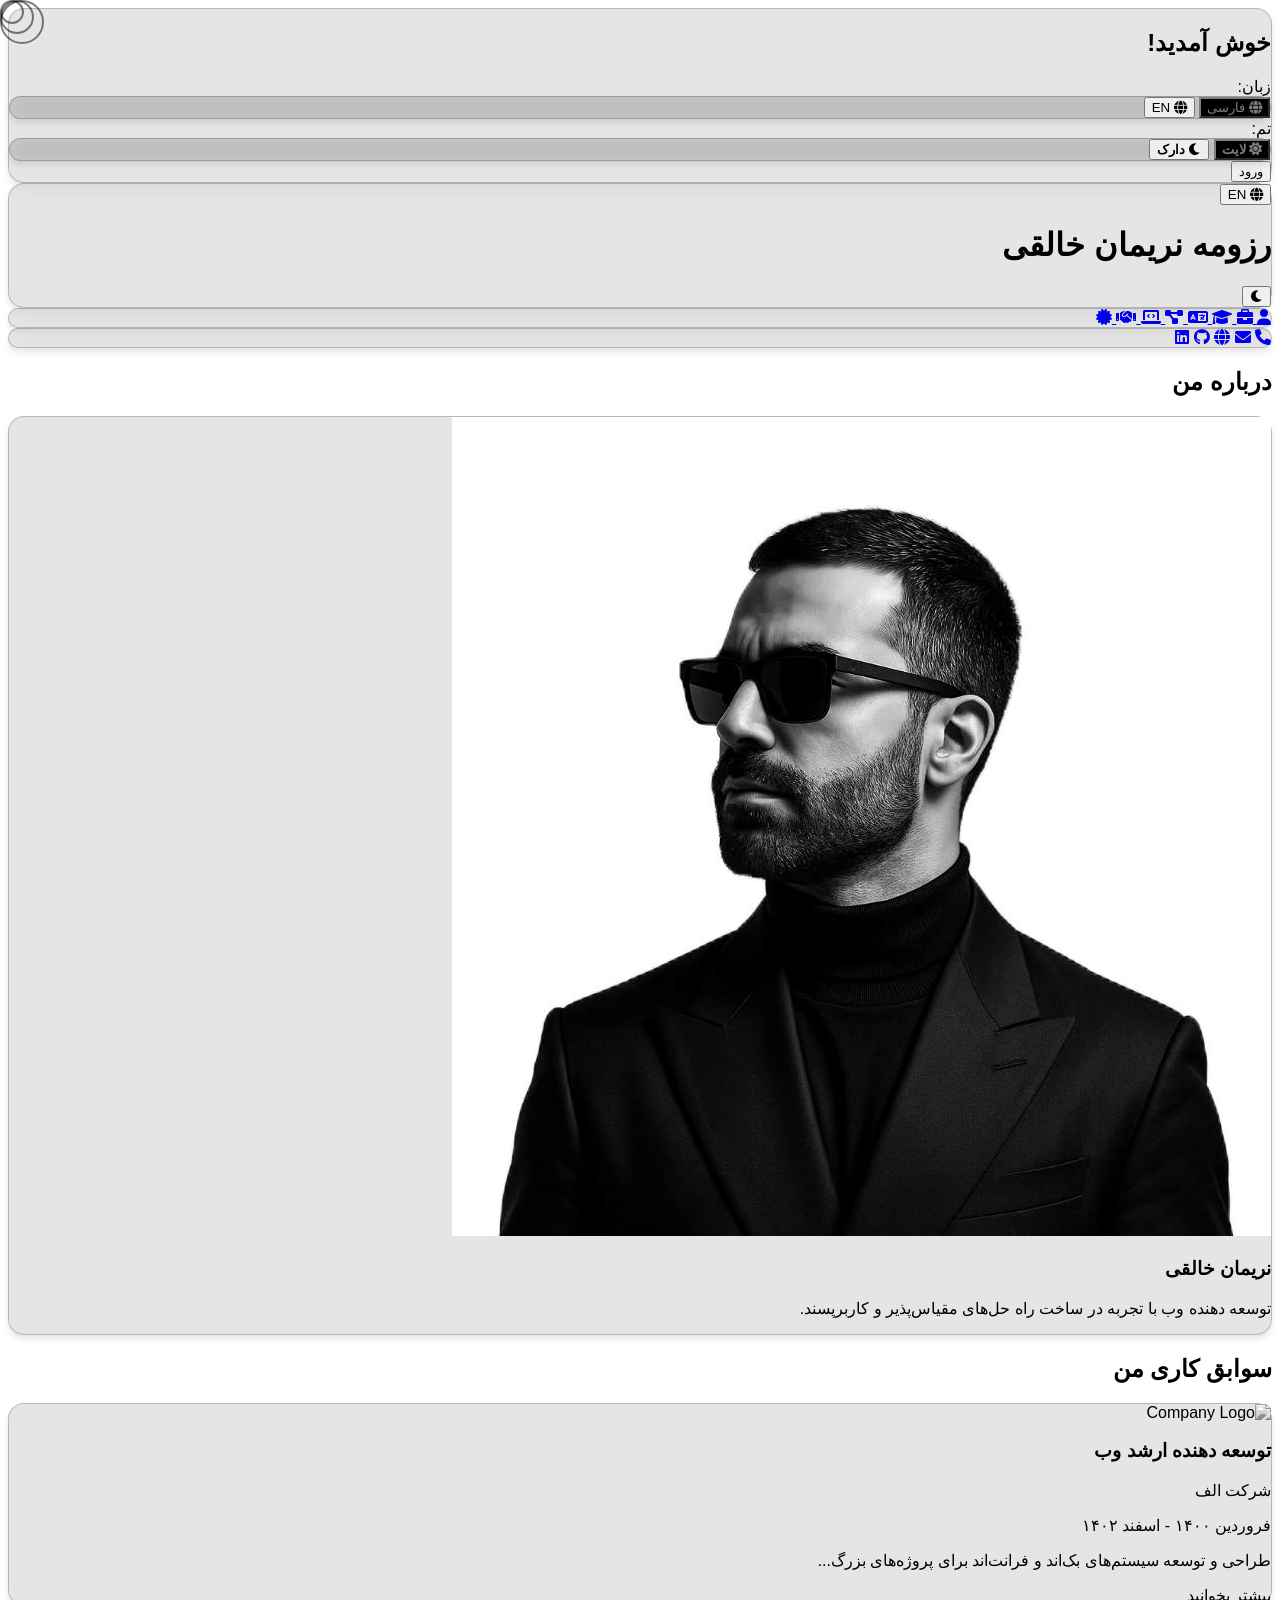
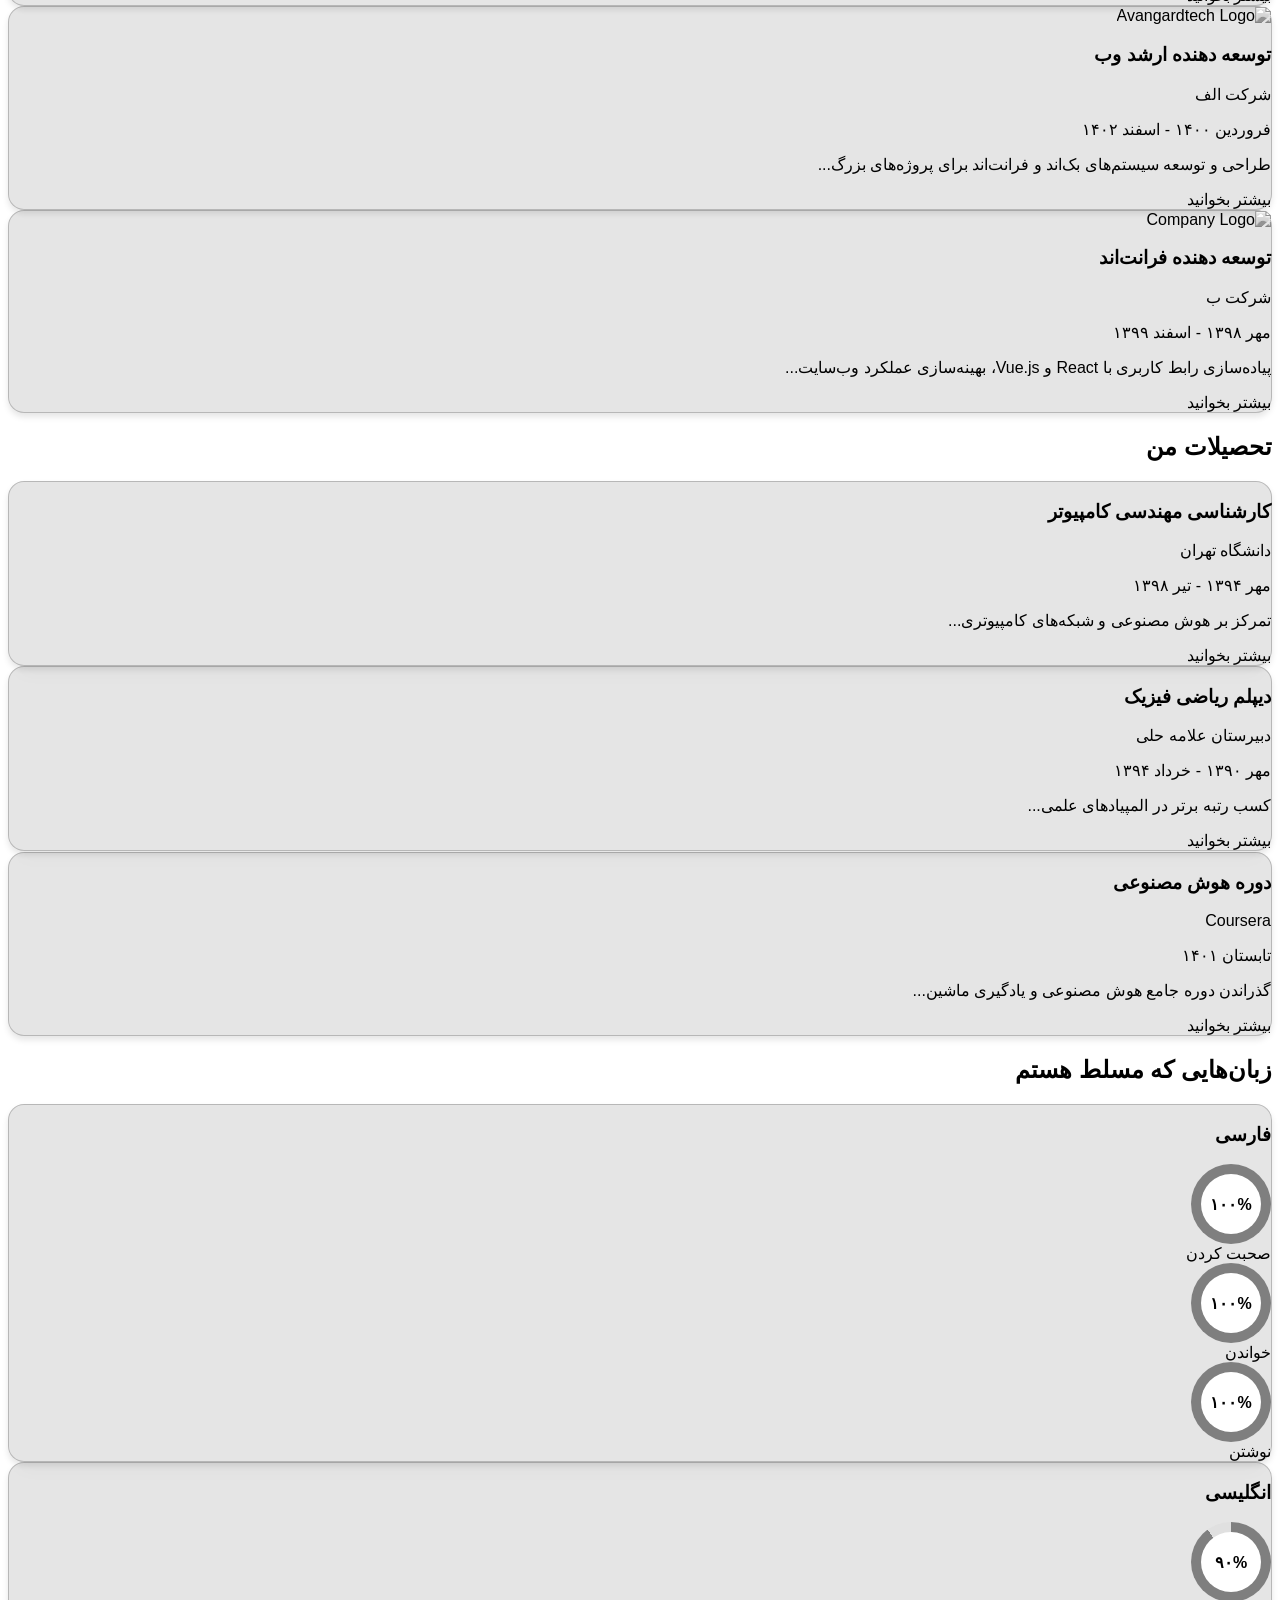
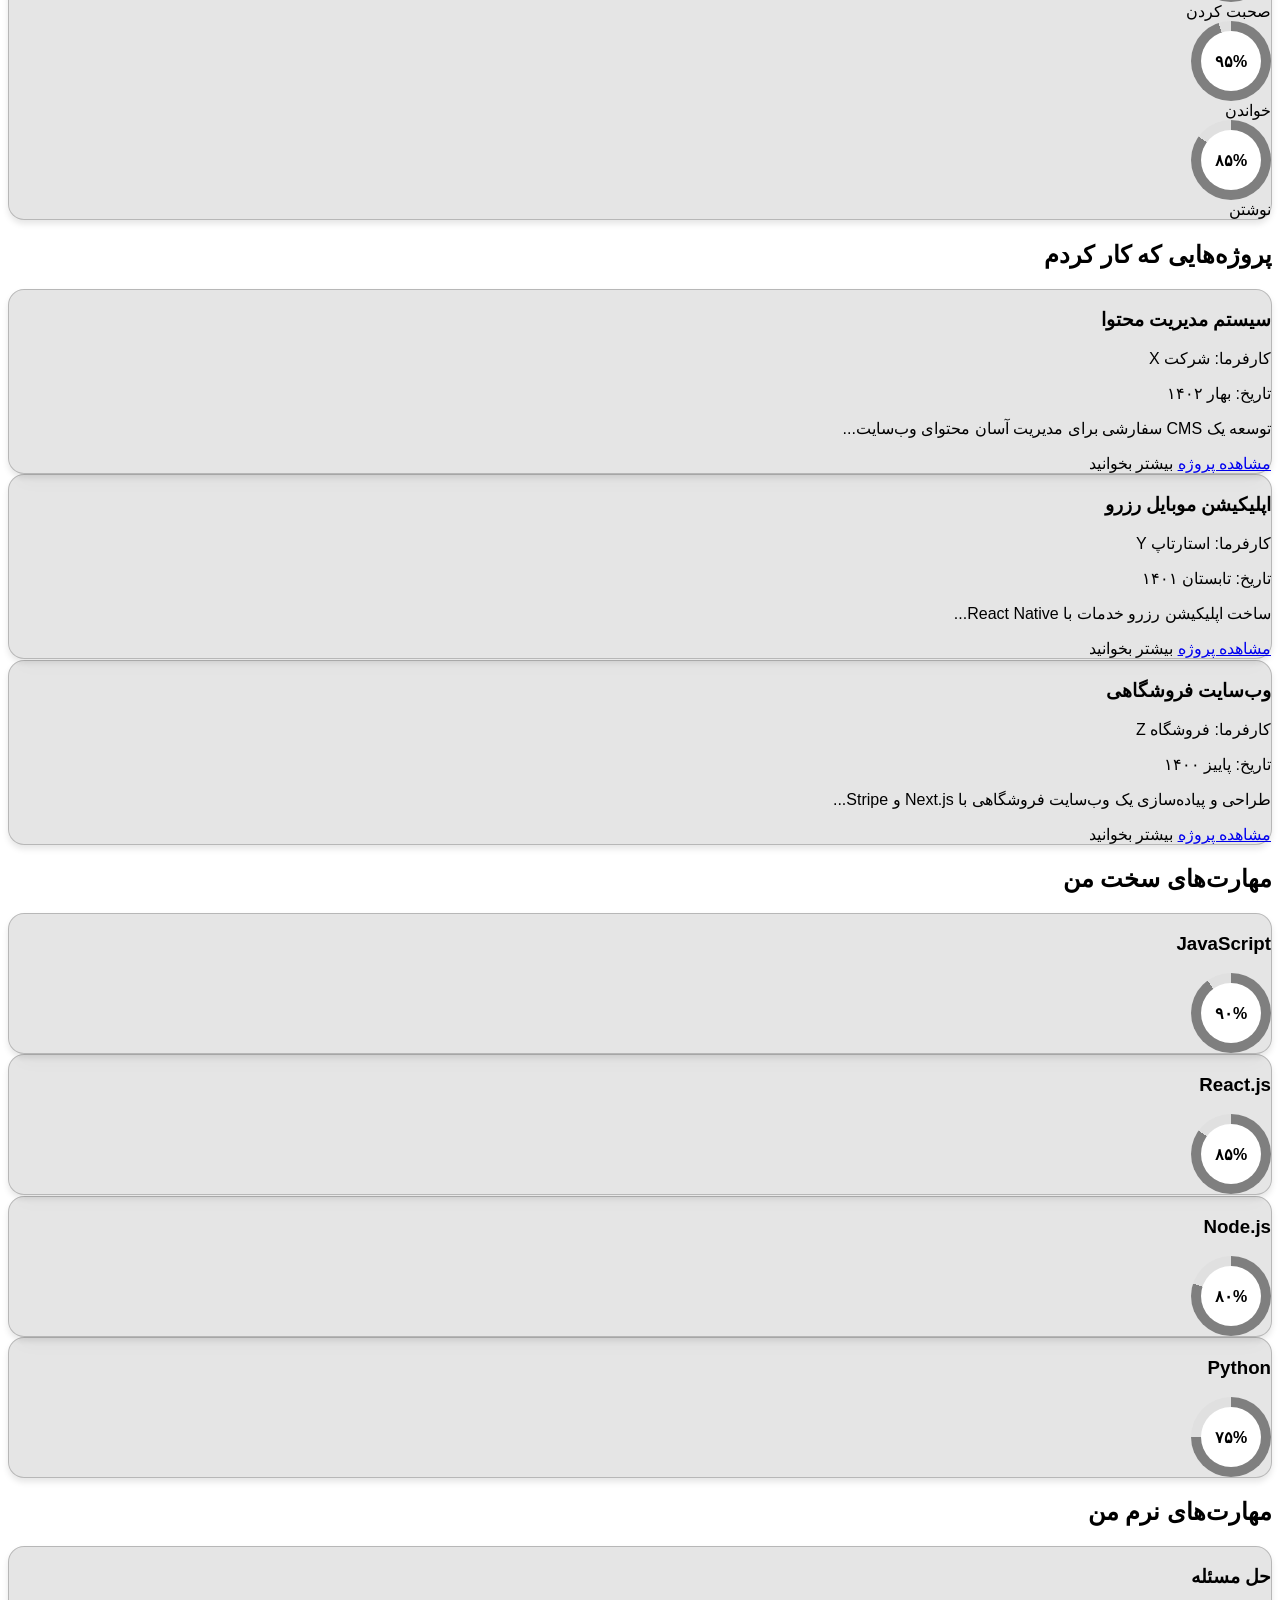
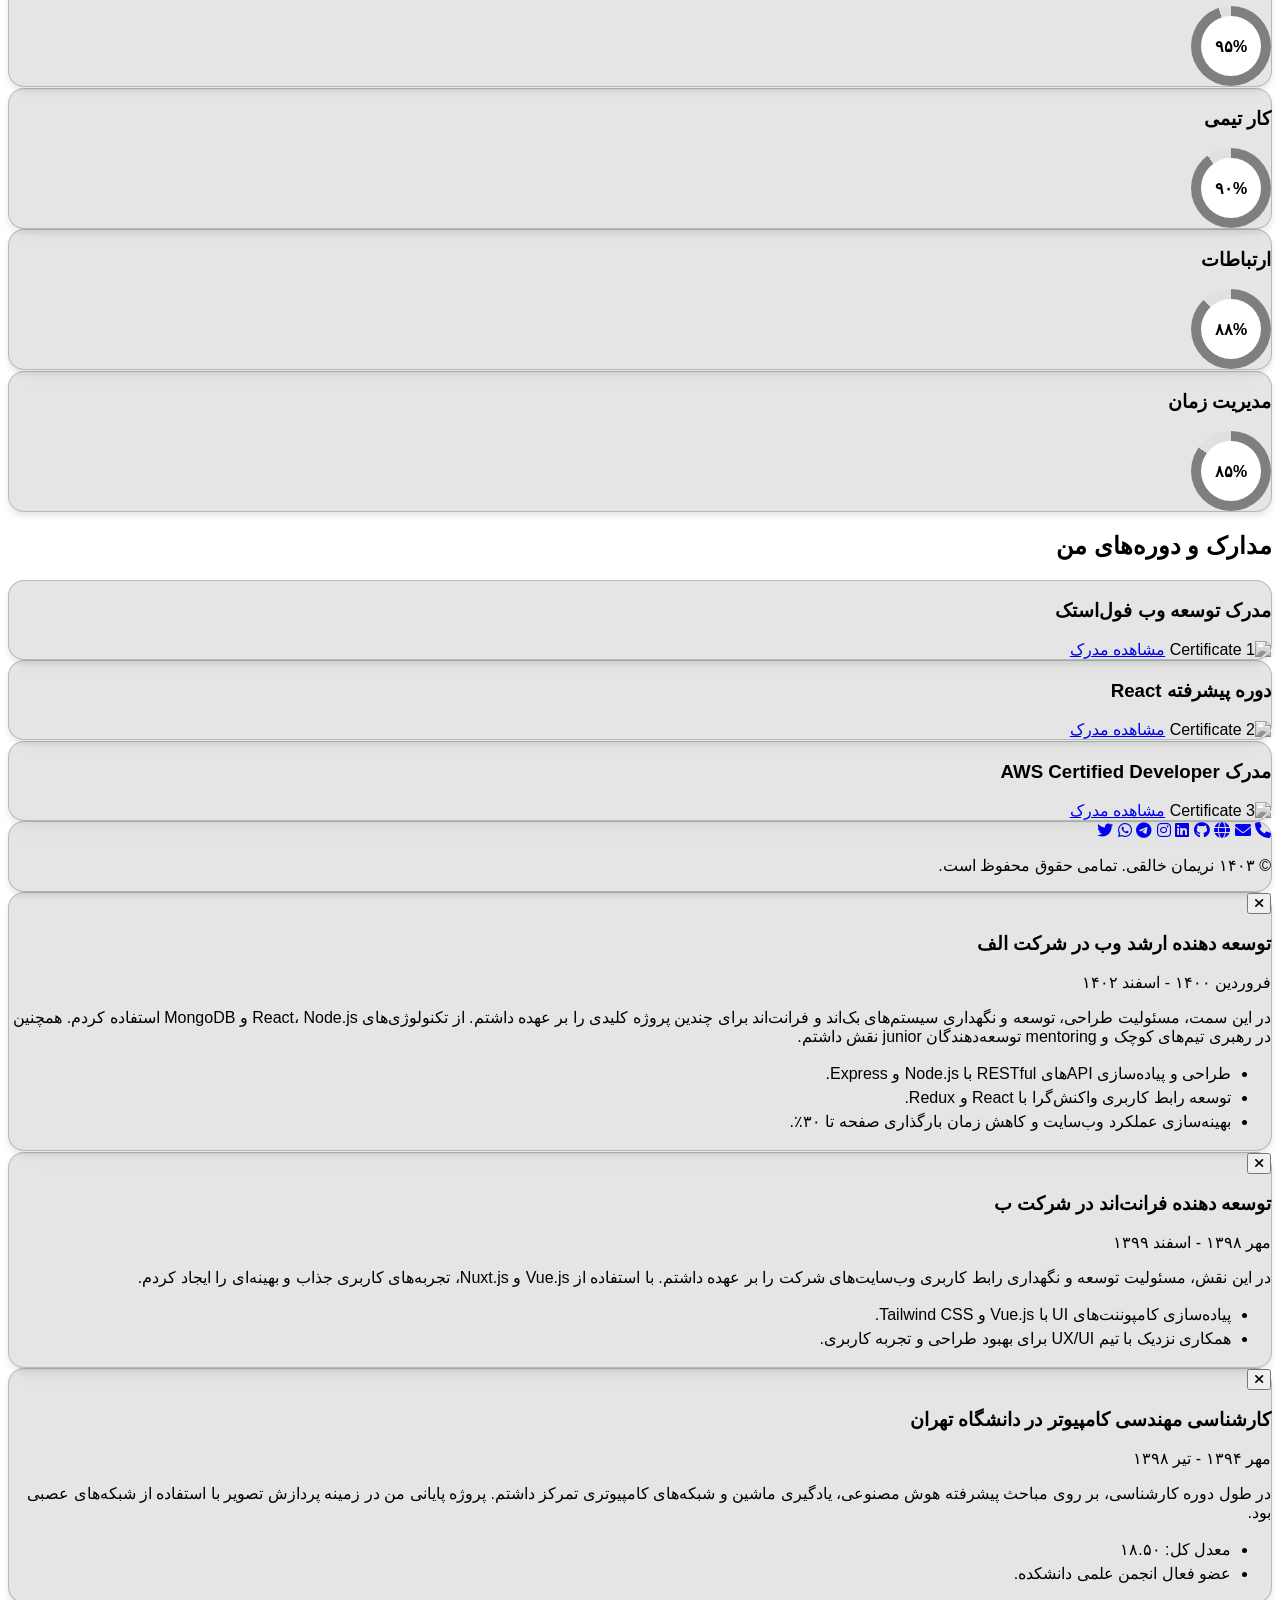
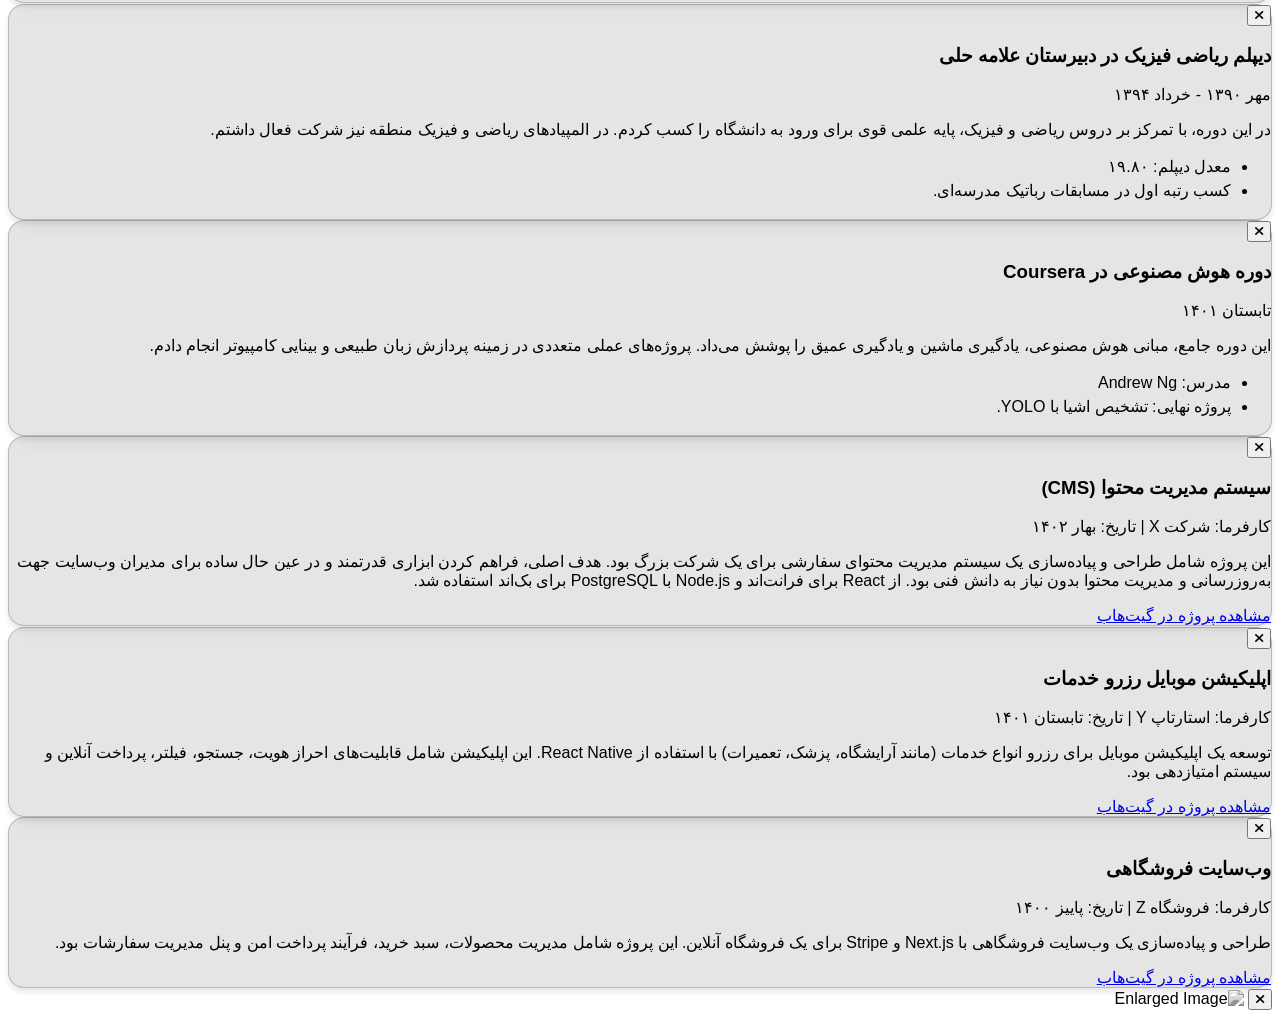
==== commit 04549b5b: "Update index.html" ====
--- a/index.html
+++ b/index.html
@@ -3,29 +3,30 @@
 <head>
     <meta charset="UTF-8">
     <meta name="viewport" content="width=device-width, initial-scale=1.0">
-    <meta name="description" content="رزومه نریمان خالقی - توسعه دهنده وب، برنامه نویس و متخصص فناوری اطلاعات. مشاهده سوابق کاری، تحصیلی، مهارت‌ها و پروژه‌ها.">
-    <meta name="keywords" content="نریمان خالقی, رزومه, توسعه دهنده وب, برنامه نویس, گیت هاب, پورتفولیو, Nariman Khaleghi, resume, web developer, programmer, github, portfolio">
-    <meta name="author" content="Nariman Khaleghi">
+    <meta name="description" content="رزومه نریمان خالقی - مدیریت محصول، توسعه کسب و کار، بازاریابی دیجیتال، برنامه نویس پایتون | Nariman Khaleghi Resume - Product Management, Business Development, Digital Marketing, Python Programmer">
+    <meta name="keywords" content="نریمان خالقی، رزومه، پورتفولیو، مدیریت محصول، مدیر محصول، توسعه کسب و کار، توسعه دهنده کسب و کار، بازاریابی دیجیتال، استراتژی رشد، نقشه راه محصول، استراتژی کسب و کار، متخصص کسب و کار، برنامه نویس پایتون، پایتون، برنامه‌نویسی، توسعه دهنده، رزومه نریمان خالقی، سایت نریمان خالقی، نریمان خالقی گیت هاب، CV، پورتفولیو توسعه دهنده، Nariman Khaleghi, resume, portfolio, Product Management, Product Manager, Business Development, Digital Marketing, Growth Strategy, Product Roadmap, Business Strategy, Marketing Strategy, Python Programmer, Python, Programming, Developer, Nariman Khaleghi Resume, Nariman Khaleghi Website, Nariman Khaleghi GitHub, CV, Developer Portfolio">
+    <meta name="author" content="Nariman Khaleghi | نریمان خالقی">
     <meta name="robots" content="index, follow">
-    <meta property="og:title" content="رزومه نریمان خالقی">
-    <meta property="og:description" content="رزومه نریمان خالقی - توسعه دهنده وب، برنامه نویس و متخصص فناوری اطلاعات.">
-    <meta property="og:image" content="URL_TO_YOUR_PROFILE_IMAGE">
-    <meta property="og:url" content="YOUR_GITHUB_PAGE_URL">
+    <meta property="og:title" content="رزومه نریمان خالقی | Nariman Khaleghi Resume">
+    <meta property="og:description" content="رزومه نریمان خالقی - مدیریت محصول، توسعه کسب و کار، بازاریابی دیجیتال، برنامه نویس پایتون | Nariman Khaleghi Resume- Product Management, Business Development, Digital Marketing, Python Programmer">
+    <meta property="og:image" content="./images/Nariman-Khaleghi-نریمان-خالقی.jpg">
+    <meta property="og:url" content="https://cv.narimankhaleghi.ir/">
     <meta property="og:type" content="website">
-    <link rel="canonical" href="YOUR_GITHUB_PAGE_URL">
+    <link rel="canonical" href="https://cv.narimankhaleghi.ir/">
 
     <title>رزومه نریمان خالقی | Nariman Khaleghi Resume</title>
 
     <!-- Tailwind CSS CDN -->
     <script src="https://cdn.tailwindcss.com"></script>
-
+    <!-- در بخش head فایل HTML -->
+    <script src="https://cdn.jsdelivr.net/particles.js/2.0.0/particles.min.js"></script>
     <!-- Font Awesome CDN for Icons -->
     <link rel="stylesheet" href="https://cdnjs.cloudflare.com/ajax/libs/font-awesome/6.0.0-beta3/css/all.min.css">
 
     <!-- Google Fonts for Vazirmatn RD UI FD (Persian) -->
     <link rel="preconnect" href="https://fonts.googleapis.com">
     <link rel="preconnect" href="https://fonts.gstatic.com" crossorigin>
-<!--     <link href="https://fonts.googleapis.com/css2?family=Vazirmatn+RD+UI:wght@100..900&display=swap" rel="stylesheet"> -->
+    <!-- <link href="https://fonts.googleapis.com/css2?family=Vazirmatn+RD+UI:wght@100..900&display=swap" rel="stylesheet"> -->
     <link href="https://cdn.jsdelivr.net/gh/rastikerdar/vazirmatn@v33.003/Vazirmatn-font-face.css" rel="stylesheet" type="text/css" />
     <!-- Google Fonts for Poppins (English) -->
     <link href="https://fonts.googleapis.com/css2?family=Poppins:wght@100;200;300;400;500;600;700;800;900&display=swap" rel="stylesheet">
@@ -54,6 +55,23 @@
             background-color: var(--bg-color-light);
             color: var(--text-color-light);
             transition: background-color 0.3s ease, color 0.3s ease;
+        }
+
+        li {
+          direction: rtl;
+          text-align: justify;
+          text-justify: inter-word;
+          line-height: 1.5;
+        }
+
+        img {
+          filter: grayscale(100%);
+          transition: filter 0.4s ease; /* برای افکت نرم هنگام هاور */
+        }
+
+        /* وقتی موس روی تصویر می‌ره، رنگ اصلی برمی‌گرده */
+        img:hover {
+          filter: grayscale(0%);
         }
 
         body.dark {
@@ -253,7 +271,7 @@
             #navbar {
                 margin: 0px;
                 padding: 0px;
-                right: 1px;
+                right: 0px;
             }
             #navbar span {
                 display: none; /* Ensure text is hidden on desktop for thin nav */
@@ -267,14 +285,14 @@
             #navbar-left {
                 margin: 0px;
                 padding: 0px;
-                left: 1px;
+                left: 0px;
             }
             #navbar-left span {
                 display: none; /* Ensure text is hidden on desktop for thin nav */
             }
             #main-content {
-                padding-right: 2.3rem;
-                padding-left: 0.1rem; /* Reset padding for mobile */
+                padding-right: 2.85rem;
+                padding-left: 2.5rem; /* Reset padding for mobile */
                 padding-bottom: 0px;
             }
             #header .flex-row-reverse {
@@ -325,7 +343,6 @@
                 display: none; /* Ensure text is hidden on desktop for thin nav */
             }
             #main-content {
-                padding-right: 100px;
                 padding-bottom: 0px; /* Add padding to main content to prevent overlap */
             }
         }
@@ -333,19 +350,20 @@
 </head>
 <!--<body class="text-gray-900 dark:text-gray-100 transition-colors duration-300"></body>-->
 <body>
+    <div id="particles-js" class="fixed top-0 left-0 w-full h-full z-0"></div>
     <div id="cursor-effect">
         <div class="cursor-circle" id="circle1"></div>
         <div class="cursor-circle" id="circle2"></div>
         <div class="cursor-circle" id="circle3"></div>
     </div>
     <!-- Welcome Pop-up -->
-    <div id="welcome-popup" class="fixed inset-0 bg-black bg-opacity-70 flex items-center justify-center z-[100] fade-in">
-        <div class="glassmorphism p-1 rounded-2xl shadow-lg max-w-md w-full text-center scale-in">
+    <div id="welcome-popup" class="fixed inset-0 bg-black bg-opacity-50 flex items-center justify-center z-[100] fade-in">
+        <div class="glassmorphism p-4 rounded-2xl shadow-lg max-w-md w-full text-center scale-in">
             <h2 class="text-2xl font-bold mb-6" data-lang-fa="خوش آمدید!" data-lang-en="Welcome!">خوش آمدید!</h2>
 
             <div class="mb-6 flex items-center justify-center">
                 <span class="text-lg font-medium mr-0" data-lang-fa="زبان:" data-lang-en="Language:">زبان:</span>
-                <div class="flex items-center glassmorphism p-1 rounded-full">
+                <div class="flex items-center glassmorphism p-4 rounded-full">
                     <button id="lang-fa-btn" class="px-4 py-10 rounded-full text-sm font-semibold hover-bw transition-all duration-300" data-lang="fa">
                         <i class="fas fa-globe"></i> فارسی
                     </button>
@@ -357,12 +375,12 @@
 
             <div class="mb-8 flex items-center justify-center">
                 <span class="text-lg font-medium mr-0" data-lang-fa="تم:" data-lang-en="Theme:">تم:</span>
-                <div class="flex items-center glassmorphism p-1 rounded-full">
+                <div class="flex items-center glassmorphism p-4 rounded-full">
                     <button id="theme-light-btn" class="px-4 py-10 rounded-full text-sm font-semibold hover-bw transition-all duration-300" data-theme="light">
-                        <i class="fas fa-sun"></i> لایت
+                        <i class="fas font-medium fa-sun" data-lang-fa=" لایت" data-lang-en=" Light"></i>
                     </button>
                     <button id="theme-dark-btn" class="px-4 py-10 rounded-full text-sm font-semibold hover-bw transition-all duration-300" data-theme="dark">
-                        <i class="fas fa-moon"></i> دارک
+                        <i class="fas font-medium fa-moon" data-lang-fa=" دارک" data-lang-en=" Dark"></i>
                     </button>
                 </div>
             </div>
@@ -372,7 +390,7 @@
     </div>
 
     <!-- Header -->
-    <header id="header" class="fixed top-0 left-0 right-0 z-40 glassmorphism p-1 flex items-center justify-between h-16 transition-all duration-300">
+    <header id="header" class="fixed top-3 left-3 right-3 z-40 glassmorphism p-1 flex items-center justify-between h-16 transition-all duration-300">
         <!-- Language Switch (Left) -->
         <div class="flex items-center">
             <button id="header-lang-switch" class="p-1 rounded-full hover-bw transition-all duration-300 text-xl">
@@ -394,7 +412,7 @@
     <!-- Main Content -->
     <main id="main-content" class="container mx-auto px-4 py-10 min-h-screen relative">
         <!-- Navigation Bar (Right, fixed) -->
-        <nav id="navbar" class="fixed right-4 top-1/2 transform -translate-y-1/2 z-30 glassmorphism p-1 rounded-full flex flex-col items-center space-y-1 transition-all duration-300">
+        <nav id="navbar" class="fixed top-1/2 transform -translate-y-1/2 z-30 glassmorphism p-1 rounded-full flex flex-col items-center space-y-1 transition-all duration-300">
             <a href="#profile" class="nav-item p-1 rounded-full hover-bw transition-all duration-300 flex items-center" data-section="profile">
                 <i class="fas fa-user text-xl"></i>
                 <span class="ml-0 hidden md:inline" data-lang-fa="پروفایل" data-lang-en="Profile">پروفایل</span>
@@ -439,7 +457,7 @@
             <a href="https://wa.me/989123456789" target="_blank" class="hover-bw hover-grow rounded-full transition-all duration-300 flex items-center p-1 nav-item"><i class="fab fa-whatsapp text-xl"></i></a>
             <a href="https://x.com/yourusername" target="_blank" class="hover-bw hover-grow rounded-full transition-all duration-300 flex items-center p-1 nav-item"><i class="fab fa-twitter text-xl"></i></a>-->
         </nav>
-        
+
         <!-- <section id="profile" class="mb-1 py-10 fade-in" style="animation-delay: 0.2s;"> -->
         <section id="profile" class="mb-1 py-20 fade-in" style="animation-delay: 0.2s;">
             <h2 class="text-6xl font-extrabold text-center mb-12" data-lang-fa="درباره من" data-lang-en="About Me">درباره من</h2>
@@ -487,6 +505,25 @@
                     <div class="md:w-5/12"></div>
                 </div>
 
+                <div class="mb-12 flex flex-col md:flex-row items-center md:justify-between w-full animate-on-scroll slide-in-left">
+                    <div class="md:w-5/12 glassmorphism p-1 rounded-2xl hover-border-bw hover-grow cursor-pointer" onclick="openModal('experience-1-modal')">
+                        <div class="flex items-center mb-4">
+                            <img src="images/avangardtech.png" alt="Avangardtech Logo" class="w-12 h-12 rounded-full mr-1 ml-1">
+                            <div>
+                                <h3 class="text-xl font-semibold" data-lang-fa="توسعه دهنده ارشد وب" data-lang-en="Senior Web Developer">توسعه دهنده ارشد وب</h3>
+                                <p class="text-gray-600 dark:text-gray-400" data-lang-fa="شرکت الف" data-lang-en="Company A">شرکت الف</p>
+                            </div>
+                        </div>
+                        <p class="text-sm text-gray-500 dark:text-gray-400 mb-4" data-lang-fa="فروردین ۱۴۰۰ - اسفند ۱۴۰۲" data-lang-en="April 2021 - March 2024">فروردین ۱۴۰۰ - اسفند ۱۴۰۲</p>
+                        <p data-lang-fa="طراحی و توسعه سیستم‌های بک‌اند و فرانت‌اند برای پروژه‌های بزرگ..." data-lang-en="Designed and developed backend and frontend systems for large-scale projects...">طراحی و توسعه سیستم‌های بک‌اند و فرانت‌اند برای پروژه‌های بزرگ...</p>
+                        <span class="text-black dark:text-white text-sm mt-0 block" data-lang-fa="بیشتر بخوانید" data-lang-en="Read More">بیشتر بخوانید</span>
+                    </div>
+                    <div class="hidden md:block w-1/12 text-center">
+                        <div class="w-4 h-4 bg-black dark:bg-white rounded-full mx-auto"></div>
+                    </div>
+                    <div class="md:w-5/12"></div>
+                </div>
+
                 <!-- Experience Item 2 -->
                 <div class="mb-12 flex flex-col md:flex-row items-center md:justify-between w-full animate-on-scroll slide-in-right">
                     <div class="md:w-5/12"></div>
@@ -732,9 +769,9 @@
     </footer>
 
     <!-- Modals for detailed content -->
-    <div id="modal-container" class="fixed inset-0 bg-black bg-opacity-70 flex items-center justify-center z-[90] hidden fade-in">
+    <div id="modal-container" class="fixed inset-0 bg-black bg-opacity-50 flex items-center justify-center z-[90] hidden fade-in">
         <!-- Example Modal Structure (will be dynamically populated) -->
-        <div id="experience-1-modal" class="modal-content glassmorphism p-1 rounded-2xl shadow-lg max-w-2xl w-full relative scale-in hidden">
+        <div id="experience-1-modal" class="modal-content glassmorphism p-6 rounded-2xl shadow-lg max-w-2xl w-full relative scale-in hidden">
             <button class="absolute top-1 right-4 text-2xl hover-bw" onclick="closeModal()"><i class="fas fa-times"></i></button>
             <h3 class="text-2xl font-bold mb-4" data-lang-fa="توسعه دهنده ارشد وب در شرکت الف" data-lang-en="Senior Web Developer at Company A">توسعه دهنده ارشد وب در شرکت الف</h3>
             <p class="text-gray-600 dark:text-gray-400 mb-4" data-lang-fa="فروردین ۱۴۰۰ - اسفند ۱۴۰۲" data-lang-en="April 2021 - March 2024">فروردین ۱۴۰۰ - اسفند ۱۴۰۲</p>
@@ -746,7 +783,7 @@
             </ul>
         </div>
         <!-- Add more modal content for other sections (experience, education, projects) -->
-        <div id="experience-2-modal" class="modal-content glassmorphism p-1 rounded-2xl shadow-lg max-w-2xl w-full relative scale-in hidden">
+        <div id="experience-2-modal" class="modal-content glassmorphism p-6 rounded-2xl shadow-lg max-w-2xl w-full relative scale-in hidden">
             <button class="absolute top-1 right-4 text-2xl hover-bw" onclick="closeModal()"><i class="fas fa-times"></i></button>
             <h3 class="text-2xl font-bold mb-4" data-lang-fa="توسعه دهنده فرانت‌اند در شرکت ب" data-lang-en="Frontend Developer at Company B">توسعه دهنده فرانت‌اند در شرکت ب</h3>
             <p class="text-gray-600 dark:text-gray-400 mb-4" data-lang-fa="مهر ۱۳۹۸ - اسفند ۱۳۹۹" data-lang-en="October 2019 - March 2021">مهر ۱۳۹۸ - اسفند ۱۳۹۹</p>
@@ -756,27 +793,27 @@
                 <li data-lang-fa="همکاری نزدیک با تیم UX/UI برای بهبود طراحی و تجربه کاربری." data-lang-en="Collaborated closely with the UX/UI team to improve design and user experience.">همکاری نزدیک با تیم UX/UI برای بهبود طراحی و تجربه کاربری.</li>
             </ul>
         </div>
-        <div id="education-1-modal" class="modal-content glassmorphism p-1 rounded-2xl shadow-lg max-w-2xl w-full relative scale-in hidden">
+        <div id="education-1-modal" class="modal-content glassmorphism p-6 rounded-2xl shadow-lg max-w-2xl w-full relative scale-in hidden">
             <button class="absolute top-1 right-4 text-2xl hover-bw" onclick="closeModal()"><i class="fas fa-times"></i></button>
             <h3 class="text-2xl font-bold mb-4" data-lang-fa="کارشناسی مهندسی کامپیوتر در دانشگاه تهران" data-lang-en="B.Sc. Computer Engineering at University of Tehran">کارشناسی مهندسی کامپیوتر در دانشگاه تهران</h3>
             <p class="text-gray-600 dark:text-gray-400 mb-4" data-lang-fa="مهر ۱۳۹۴ - تیر ۱۳۹۸" data-lang-en="October 2015 - July 2019">مهر ۱۳۹۴ - تیر ۱۳۹۸</p>
             <p class="mb-4" data-lang-fa="در طول دوره کارشناسی، بر روی مباحث پیشرفته هوش مصنوعی، یادگیری ماشین و شبکه‌های کامپیوتری تمرکز داشتم. پروژه پایانی من در زمینه پردازش تصویر با استفاده از شبکه‌های عصبی بود." data-lang-en="During my undergraduate studies, I focused on advanced topics in Artificial Intelligence, Machine Learning, and Computer Networks. My final project involved image processing using neural networks.">در طول دوره کارشناسی، بر روی مباحث پیشرفته هوش مصنوعی، یادگیری ماشین و شبکه‌های کامپیوتری تمرکز داشتم. پروژه پایانی من در زمینه پردازش تصویر با استفاده از شبکه‌های عصبی بود.</p>
             <ul class="list-disc list-inside text-left">
-                <li data-lang-fa="معدل کل: ۱۸.۵۰" data-lang-en="GPA: 3.8/4.0">معدل کل: ۱۸.۵۰</li>
+                <li data-lang-fa="معدل کل: ۱۸.۵۰" data-lang-en="GPA: 3.8/4.0">معدل کل: ۱۸٫۵۰</li>
                 <li data-lang-fa="عضو فعال انجمن علمی دانشکده." data-lang-en="Active member of the faculty's scientific association.">عضو فعال انجمن علمی دانشکده.</li>
             </ul>
         </div>
-        <div id="education-2-modal" class="modal-content glassmorphism p-1 rounded-2xl shadow-lg max-w-2xl w-full relative scale-in hidden">
+        <div id="education-2-modal" class="modal-content glassmorphism p-6 rounded-2xl shadow-lg max-w-2xl w-full relative scale-in hidden">
             <button class="absolute top-1 right-4 text-2xl hover-bw" onclick="closeModal()"><i class="fas fa-times"></i></button>
             <h3 class="text-2xl font-bold mb-4" data-lang-fa="دیپلم ریاضی فیزیک در دبیرستان علامه حلی" data-lang-en="High School Diploma (Math-Physics) at Allame Helli High School">دیپلم ریاضی فیزیک در دبیرستان علامه حلی</h3>
             <p class="text-gray-600 dark:text-gray-400 mb-4" data-lang-fa="مهر ۱۳۹۰ - خرداد ۱۳۹۴" data-lang-en="October 2011 - June 2015">مهر ۱۳۹۰ - خرداد ۱۳۹۴</p>
             <p class="mb-4" data-lang-fa="در این دوره، با تمرکز بر دروس ریاضی و فیزیک، پایه علمی قوی برای ورود به دانشگاه را کسب کردم. در المپیادهای ریاضی و فیزیک منطقه نیز شرکت فعال داشتم." data-lang-en="During this period, with a focus on mathematics and physics, I gained a strong scientific foundation for university admission. I also actively participated in regional math and physics Olympiads.">در این دوره، با تمرکز بر دروس ریاضی و فیزیک، پایه علمی قوی برای ورود به دانشگاه را کسب کردم. در المپیادهای ریاضی و فیزیک منطقه نیز شرکت فعال داشتم.</p>
             <ul class="list-disc list-inside text-left">
-                <li data-lang-fa="معدل دیپلم: ۱۹.۸۰" data-lang-en="Diploma GPA: 19.80">معدل دیپلم: ۱۹.۸۰</li>
+                <li data-lang-fa="معدل دیپلم: ۱۹.۸۰" data-lang-en="Diploma GPA: 19.80">معدل دیپلم: ۱۹٫۸۰</li>
                 <li data-lang-fa="کسب رتبه اول در مسابقات رباتیک مدرسه‌ای." data-lang-en="Achieved first place in school robotics competitions.">کسب رتبه اول در مسابقات رباتیک مدرسه‌ای.</li>
             </ul>
         </div>
-        <div id="education-3-modal" class="modal-content glassmorphism p-1 rounded-2xl shadow-lg max-w-2xl w-full relative scale-in hidden">
+        <div id="education-3-modal" class="modal-content glassmorphism p-6 rounded-2xl shadow-lg max-w-2xl w-full relative scale-in hidden">
             <button class="absolute top-1 right-4 text-2xl hover-bw" onclick="closeModal()"><i class="fas fa-times"></i></button>
             <h3 class="text-2xl font-bold mb-4" data-lang-fa="دوره هوش مصنوعی در Coursera" data-lang-en="AI Course on Coursera">دوره هوش مصنوعی در Coursera</h3>
             <p class="text-gray-600 dark:text-gray-400 mb-4" data-lang-fa="تابستان ۱۴۰۱" data-lang-en="Summer 2022">تابستان ۱۴۰۱</p>
@@ -786,31 +823,31 @@
                 <li data-lang-fa="پروژه نهایی: تشخیص اشیا با YOLO." data-lang-en="Final Project: Object detection with YOLO.">پروژه نهایی: تشخیص اشیا با YOLO.</li>
             </ul>
         </div>
-        <div id="project-1-modal" class="modal-content glassmorphism p-1 rounded-2xl shadow-lg max-w-2xl w-full relative scale-in hidden">
+        <div id="project-1-modal" class="modal-content glassmorphism p-6 rounded-2xl shadow-lg max-w-2xl w-full relative scale-in hidden">
             <button class="absolute top-1 right-4 text-2xl hover-bw" onclick="closeModal()"><i class="fas fa-times"></i></button>
             <h3 class="text-2xl font-bold mb-4" data-lang-fa="سیستم مدیریت محتوا (CMS)" data-lang-en="Content Management System (CMS)">سیستم مدیریت محتوا (CMS)</h3>
             <p class="text-gray-600 dark:text-gray-400 mb-4" data-lang-fa="کارفرما: شرکت X | تاریخ: بهار ۱۴۰۲" data-lang-en="Client: Company X | Date: Spring 2023">کارفرما: شرکت X | تاریخ: بهار ۱۴۰۲</p>
             <p class="mb-4" data-lang-fa="این پروژه شامل طراحی و پیاده‌سازی یک سیستم مدیریت محتوای سفارشی برای یک شرکت بزرگ بود. هدف اصلی، فراهم کردن ابزاری قدرتمند و در عین حال ساده برای مدیران وب‌سایت جهت به‌روزرسانی و مدیریت محتوا بدون نیاز به دانش فنی بود. از React برای فرانت‌اند و Node.js با PostgreSQL برای بک‌اند استفاده شد." data-lang-en="This project involved the design and implementation of a custom Content Management System for a large company. The main goal was to provide a powerful yet simple tool for website administrators to update and manage content without requiring technical knowledge. React was used for the frontend, and Node.js with PostgreSQL for the backend.">این پروژه شامل طراحی و پیاده‌سازی یک سیستم مدیریت محتوای سفارشی برای یک شرکت بزرگ بود. هدف اصلی، فراهم کردن ابزاری قدرتمند و در عین حال ساده برای مدیران وب‌سایت جهت به‌روزرسانی و مدیریت محتوا بدون نیاز به دانش فنی بود. از React برای فرانت‌اند و Node.js با PostgreSQL برای بک‌اند استفاده شد.</p>
             <a href="https://github.com/yourusername/project1" target="_blank" class="text-black dark:text-white text-sm mt-0 block hover-bw" data-lang-fa="مشاهده پروژه در گیت‌هاب" data-lang-en="View Project on GitHub">مشاهده پروژه در گیت‌هاب</a>
         </div>
-        <div id="project-2-modal" class="modal-content glassmorphism p-1 rounded-2xl shadow-lg max-w-2xl w-full relative scale-in hidden">
+        <div id="project-2-modal" class="modal-content glassmorphism p-6 rounded-2xl shadow-lg max-w-2xl w-full relative scale-in hidden">
             <button class="absolute top-1 right-4 text-2xl hover-bw" onclick="closeModal()"><i class="fas fa-times"></i></button>
             <h3 class="text-2xl font-bold mb-4" data-lang-fa="اپلیکیشن موبایل رزرو خدمات" data-lang-en="Service Booking Mobile Application">اپلیکیشن موبایل رزرو خدمات</h3>
             <p class="text-gray-600 dark:text-gray-400 mb-4" data-lang-fa="کارفرما: استارتاپ Y | تاریخ: تابستان ۱۴۰۱" data-lang-en="Client: Startup Y | Date: Summer 2022">کارفرما: استارتاپ Y | تاریخ: تابستان ۱۴۰۱</p>
             <p class="mb-4" data-lang-fa="توسعه یک اپلیکیشن موبایل برای رزرو انواع خدمات (مانند آرایشگاه، پزشک، تعمیرات) با استفاده از React Native. این اپلیکیشن شامل قابلیت‌های احراز هویت، جستجو، فیلتر، پرداخت آنلاین و سیستم امتیازدهی بود." data-lang-en="Developed a mobile application for booking various services (e.g., barbershop, doctor, repairs) using React Native. This application included features such as authentication, search, filter, online payment, and a rating system.">توسعه یک اپلیکیشن موبایل برای رزرو انواع خدمات (مانند آرایشگاه، پزشک، تعمیرات) با استفاده از React Native. این اپلیکیشن شامل قابلیت‌های احراز هویت، جستجو، فیلتر، پرداخت آنلاین و سیستم امتیازدهی بود.</p>
             <a href="https://github.com/yourusername/project2" target="_blank" class="text-black dark:text-white text-sm mt-0 block hover-bw" data-lang-fa="مشاهده پروژه در گیت‌هاب" data-lang-en="View Project on GitHub">مشاهده پروژه در گیت‌هاب</a>
         </div>
-        <div id="project-3-modal" class="modal-content glassmorphism p-1 rounded-2xl shadow-lg max-w-2xl w-full relative scale-in hidden">
+        <div id="project-3-modal" class="modal-content glassmorphism p-6 rounded-2xl shadow-lg max-w-2xl w-full relative scale-in hidden">
             <button class="absolute top-1 right-4 text-2xl hover-bw" onclick="closeModal()"><i class="fas fa-times"></i></button>
             <h3 class="text-2xl font-bold mb-4" data-lang-fa="وب‌سایت فروشگاهی" data-lang-en="E-commerce Website">وب‌سایت فروشگاهی</h3>
             <p class="text-gray-600 dark:text-gray-400 mb-4" data-lang-fa="کارفرما: فروشگاه Z | تاریخ: پاییز ۱۴۰۰" data-lang-en="Client: Store Z | Date: Fall 2021">کارفرما: فروشگاه Z | تاریخ: پاییز ۱۴۰۰</p>
-            <p class="mb-4" data-lang-fa="طراحی و پیاده‌سازی یک وب‌سایت فروشگاهی با Next.js و Stripe برای یک فروشگاه آنلاین. این پروژه شامل مدیریت محصولات، سبد خرید، فرآیند پرداخت امن و پنل مدیریت سفارشات بود." data-lang-en="Designed and implemented an e-commerce website with Next.js and Stripe for an online store. This project included product management, shopping cart, secure payment processing, and an order management panel.">طراحی و پیاده‌سازی یک وب‌سایت فروشگاهی با Next.js و Stripe برای یک فروشگاه آنلاین. این پروژه شامل مدیریت محصولات، سبد خرید، فرآیند پرداخت امن و پنل مدیریت سفارشات بود.</p>
+            <p class="mb-4" data-lang-fa="طراحی و پیاده‌سازی یک وب‌سایت فروشگاهی با Next.js و Stripe برای یک فروشگاه آنلاین. این پروژه شامل مدیریت محصولات، سبد خرید، فرآیند پرداخت امن و پنل مدیریت سفارشات بود." data-lang-en="Designed and implemented an e-commerce website with Next.js and Stripe for an online store. This project included product management, shopping cart, secure payment processing, and an order management panel.">طراحی و پیاده‌سازی یک وب‌سایت فروشگاهی با Next.js و Stripe برای یک فروشگاه آنلاین. این پروژه شامل مدیریت محصولات، سبد خرید، فرآیند پرداخت امن و پنل مدیریت سفارش ها بود.</p>
             <a href="https://github.com/yourusername/project3" target="_blank" class="text-black dark:text-white text-sm mt-0 block hover-bw" data-lang-fa="مشاهده پروژه در گیت‌هاب" data-lang-en="View Project on GitHub">مشاهده پروژه در گیت‌هاب</a>
         </div>
     </div>
 
     <!-- Image Modal -->
-    <div id="image-modal" class="fixed inset-0 bg-black bg-opacity-90 flex items-center justify-center z-[95] hidden fade-in">
+    <div id="image-modal" class="fixed inset-0 bg-black bg-opacity-50 flex items-center justify-center z-[95] hidden fade-in">
         <div class="relative scale-in">
             <button class="absolute top-1 right-4 text-white text-3xl hover-bw" onclick="closeImageModal()"><i class="fas fa-times"></i></button>
             <img id="modal-image" src="" alt="Enlarged Image" class="max-w-[90vw] max-h-[90vh] rounded-lg shadow-xl">
@@ -836,6 +873,92 @@
         let currentTheme = localStorage.getItem('theme') || 'light';
 
 
+        // پیکربندی و راه‌اندازی Particle.js
+        document.addEventListener('DOMContentLoaded', function() {
+            particlesJS('particles-js', {
+                particles: {
+                    number: {
+                        value: 50,
+                        density: {
+                            enable: true,
+                            value_area: 1000
+                        }
+                    },
+                    color: {
+                        value: "#7f7f7f"
+                    },
+                    shape: {
+                        type: "circle",
+                        stroke: {
+                            width: 1,
+                            color: "#7f7f7f"
+                        }
+                    },
+                    opacity: {
+                        value: 0.1,
+                        random: true,
+                        anim: {
+                            enable: true,
+                            speed: 100,
+                            opacity_min: 1,
+                            sync: false
+                        }
+                    },
+                    size: {
+                        value: 2,
+                        random: true,
+                        anim: {
+                            enable: true,
+                            speed: 2,
+                            size_min: 0.1,
+                            sync: false
+                        }
+                    },
+                    line_linked: {
+                        enable: true,
+                        distance: 400,
+                        color: "#7f7f7f",
+                        opacity: 1,
+                        width: 1
+                    },
+                    move: {
+                        enable: true,
+                        speed: 2,
+                        direction: "top",
+                        random: false,
+                        straight: false,
+                        out_mode: "out",
+                        bounce: false
+                    }
+                },
+                interactivity: {
+                    detect_on: "canvas",
+                    events: {
+                        onhover: {
+                            enable: false,
+                            mode: "grab"
+                        },
+                        onclick: {
+                            enable: false,
+                            mode: "push"
+                        },
+                        resize: false
+                    },
+                    modes: {
+                        grab: {
+                            distance: 140,
+                            line_linked: {
+                                opacity: 1
+                            }
+                        },
+                        push: {
+                            particles_nb: 4
+                        }
+                    }
+                },
+                retina_detect: true
+            });
+        });
 
         // افکت دنبال کننده موس
         const cursorContainer = document.getElementById('cursor-effect');
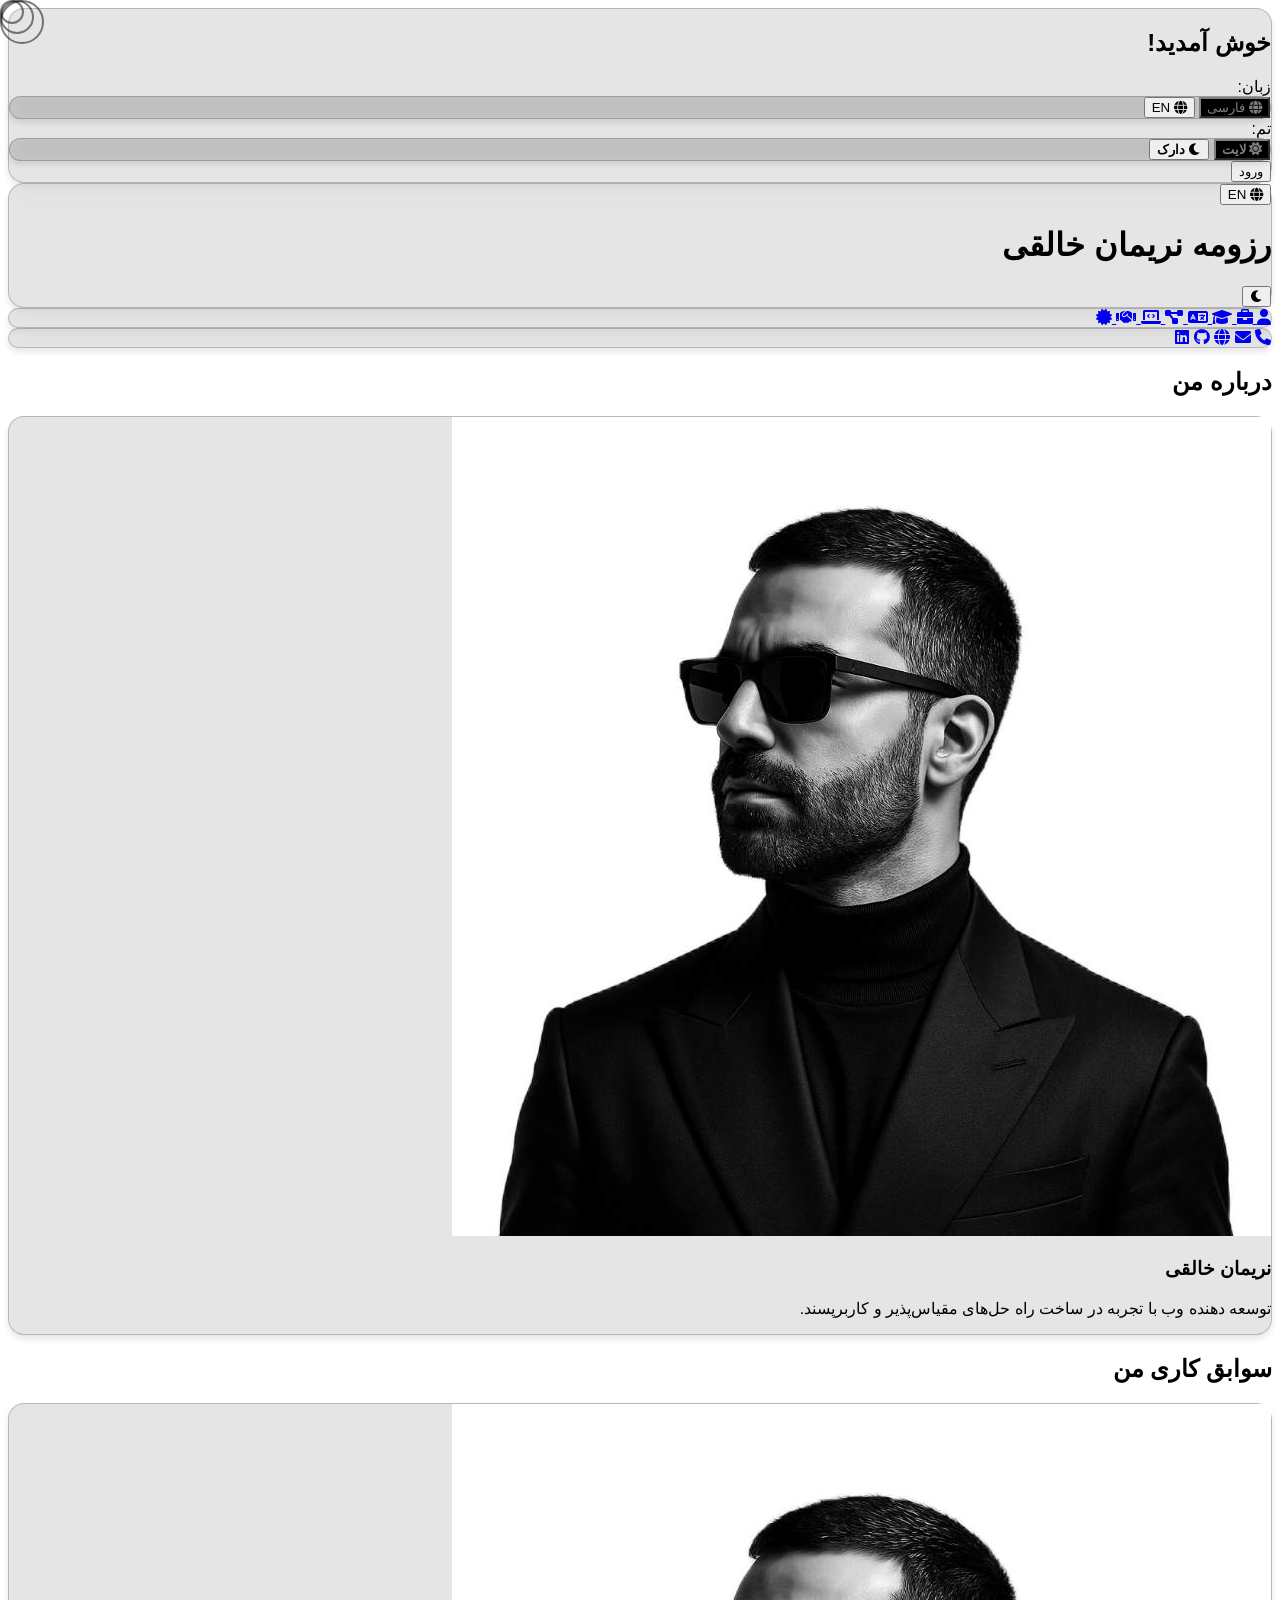
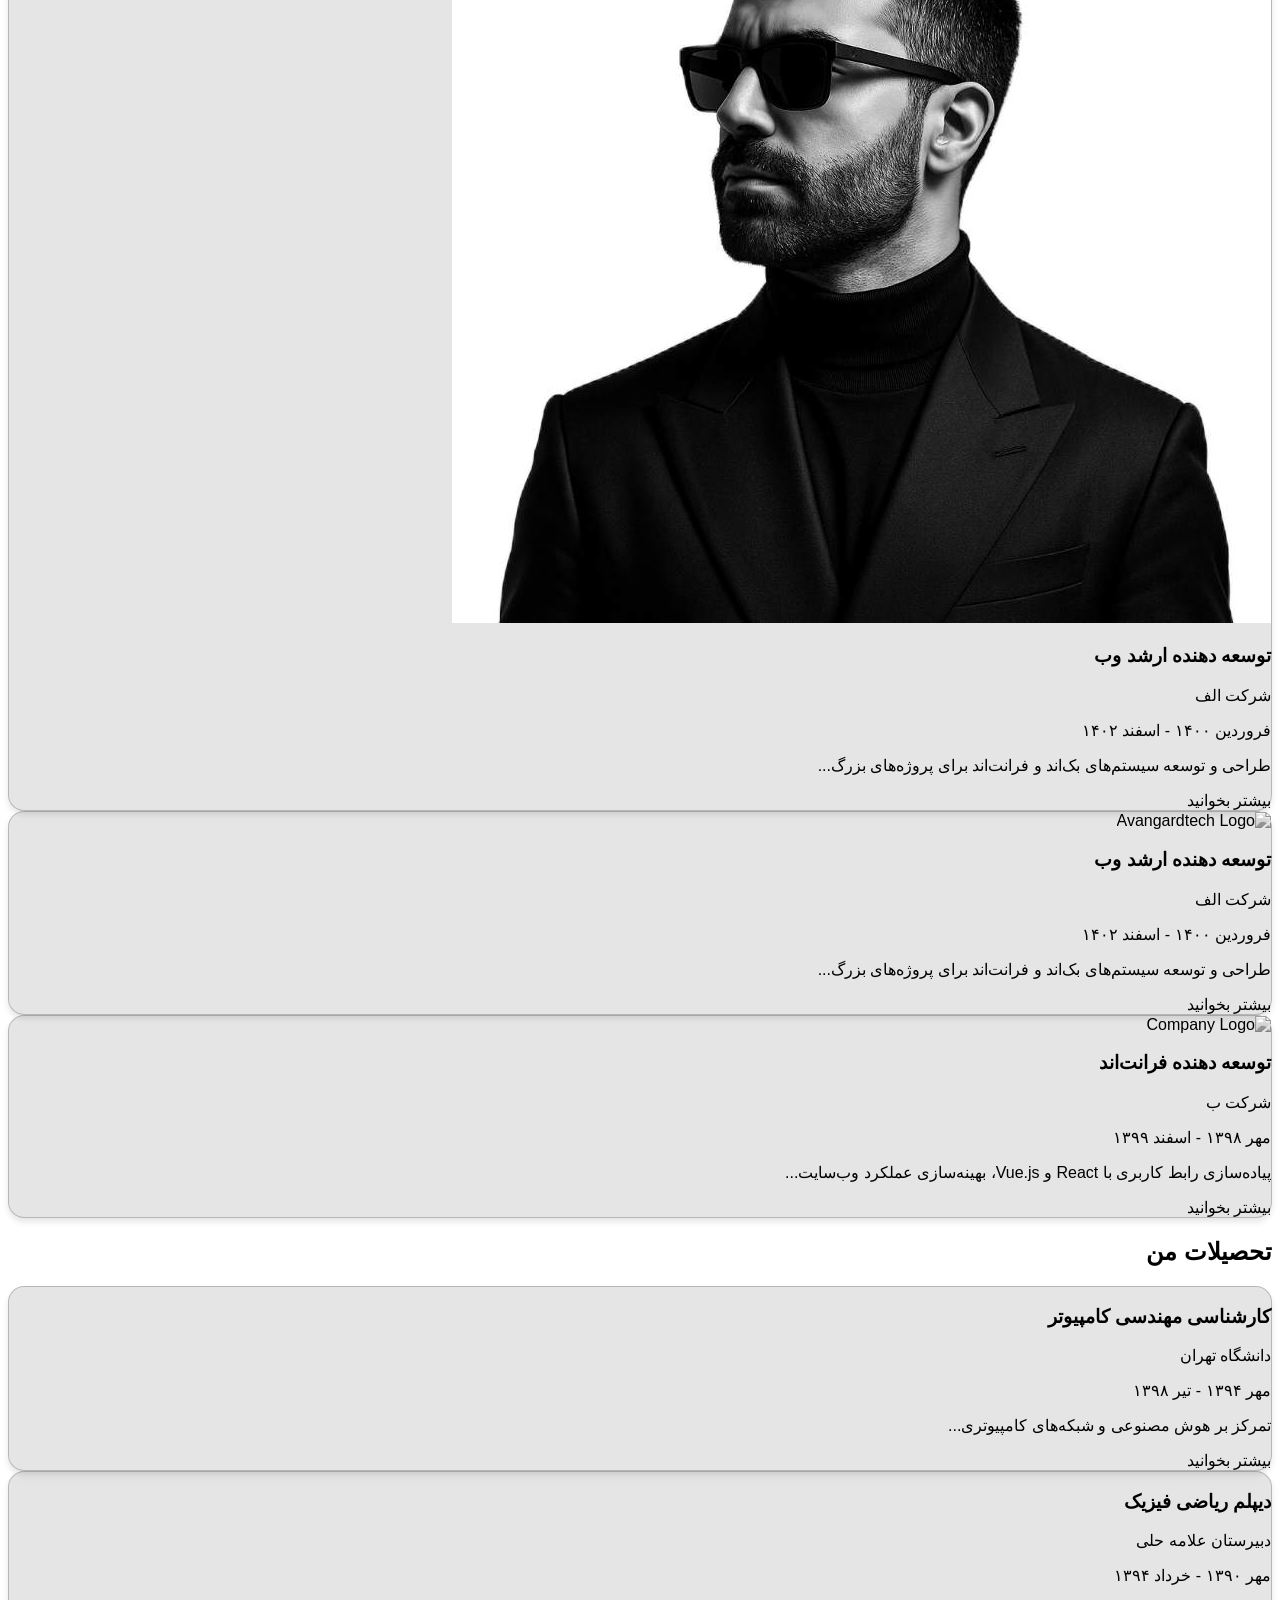
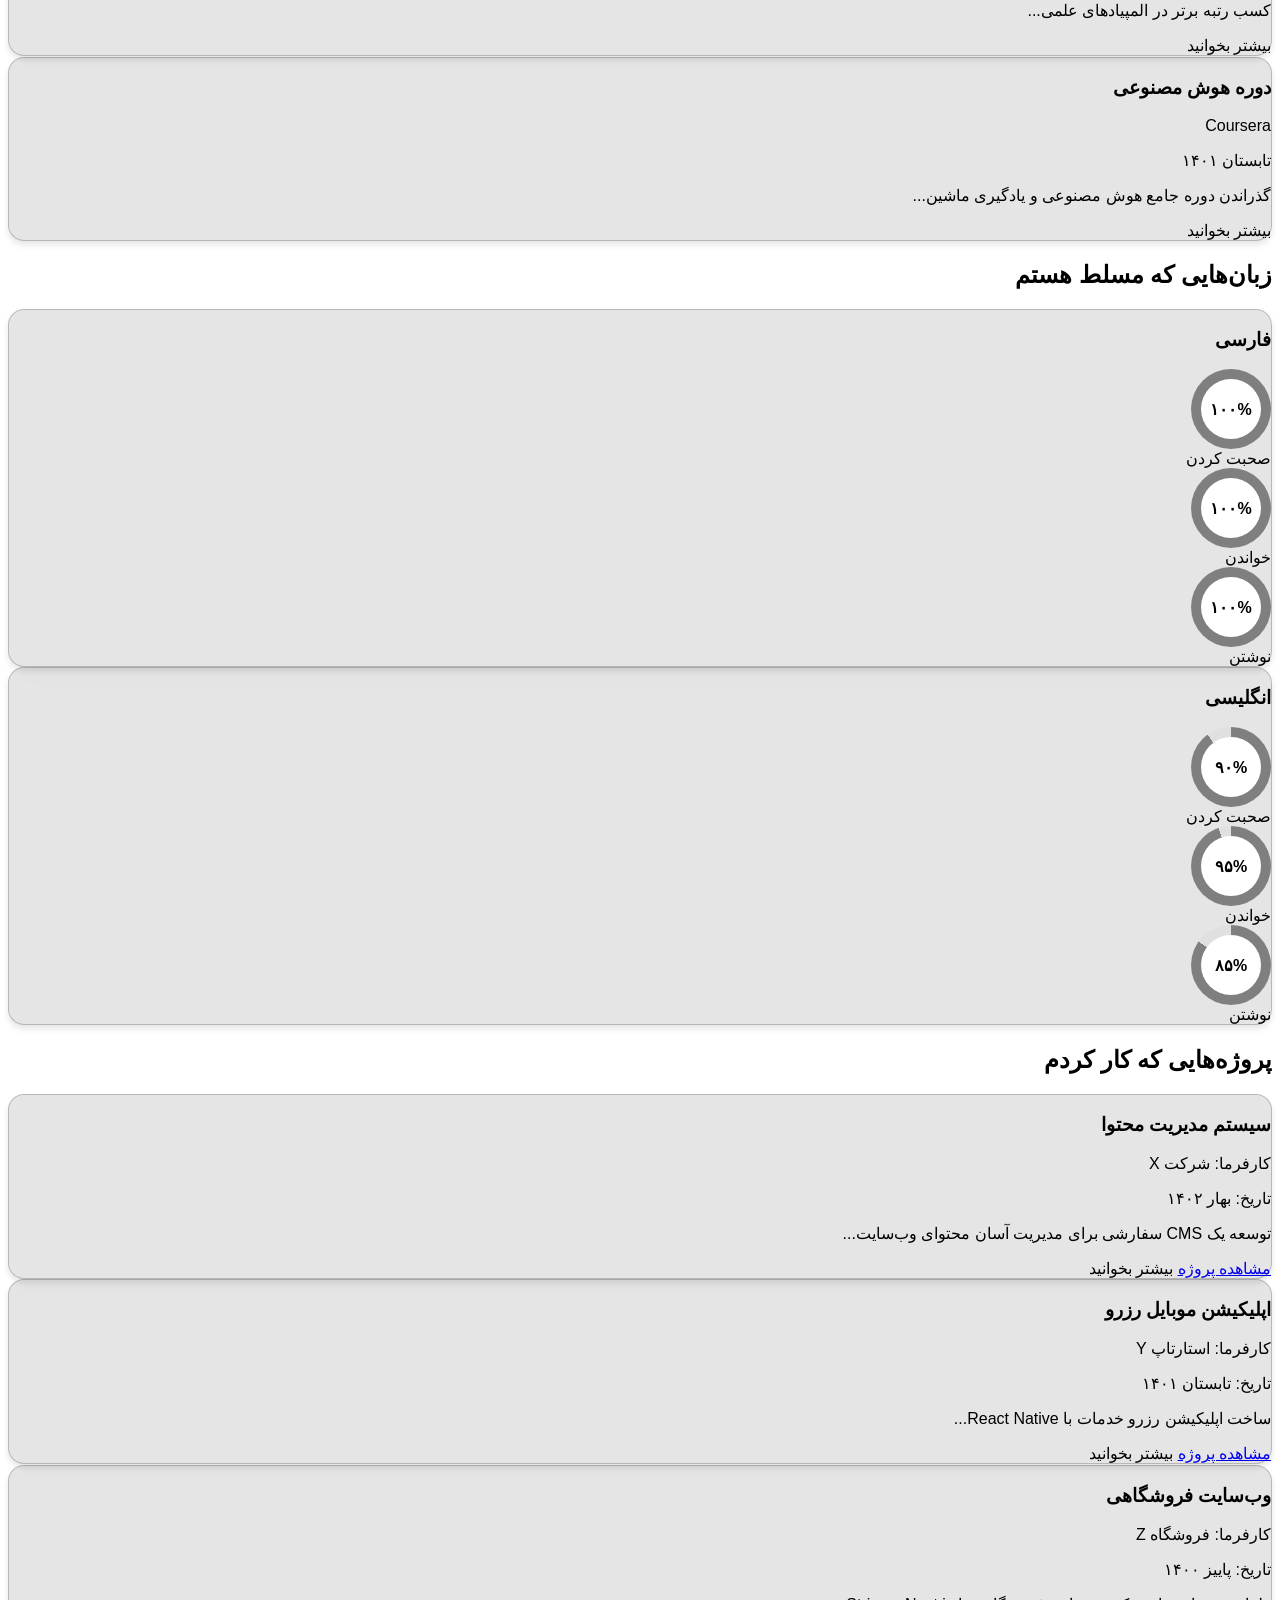
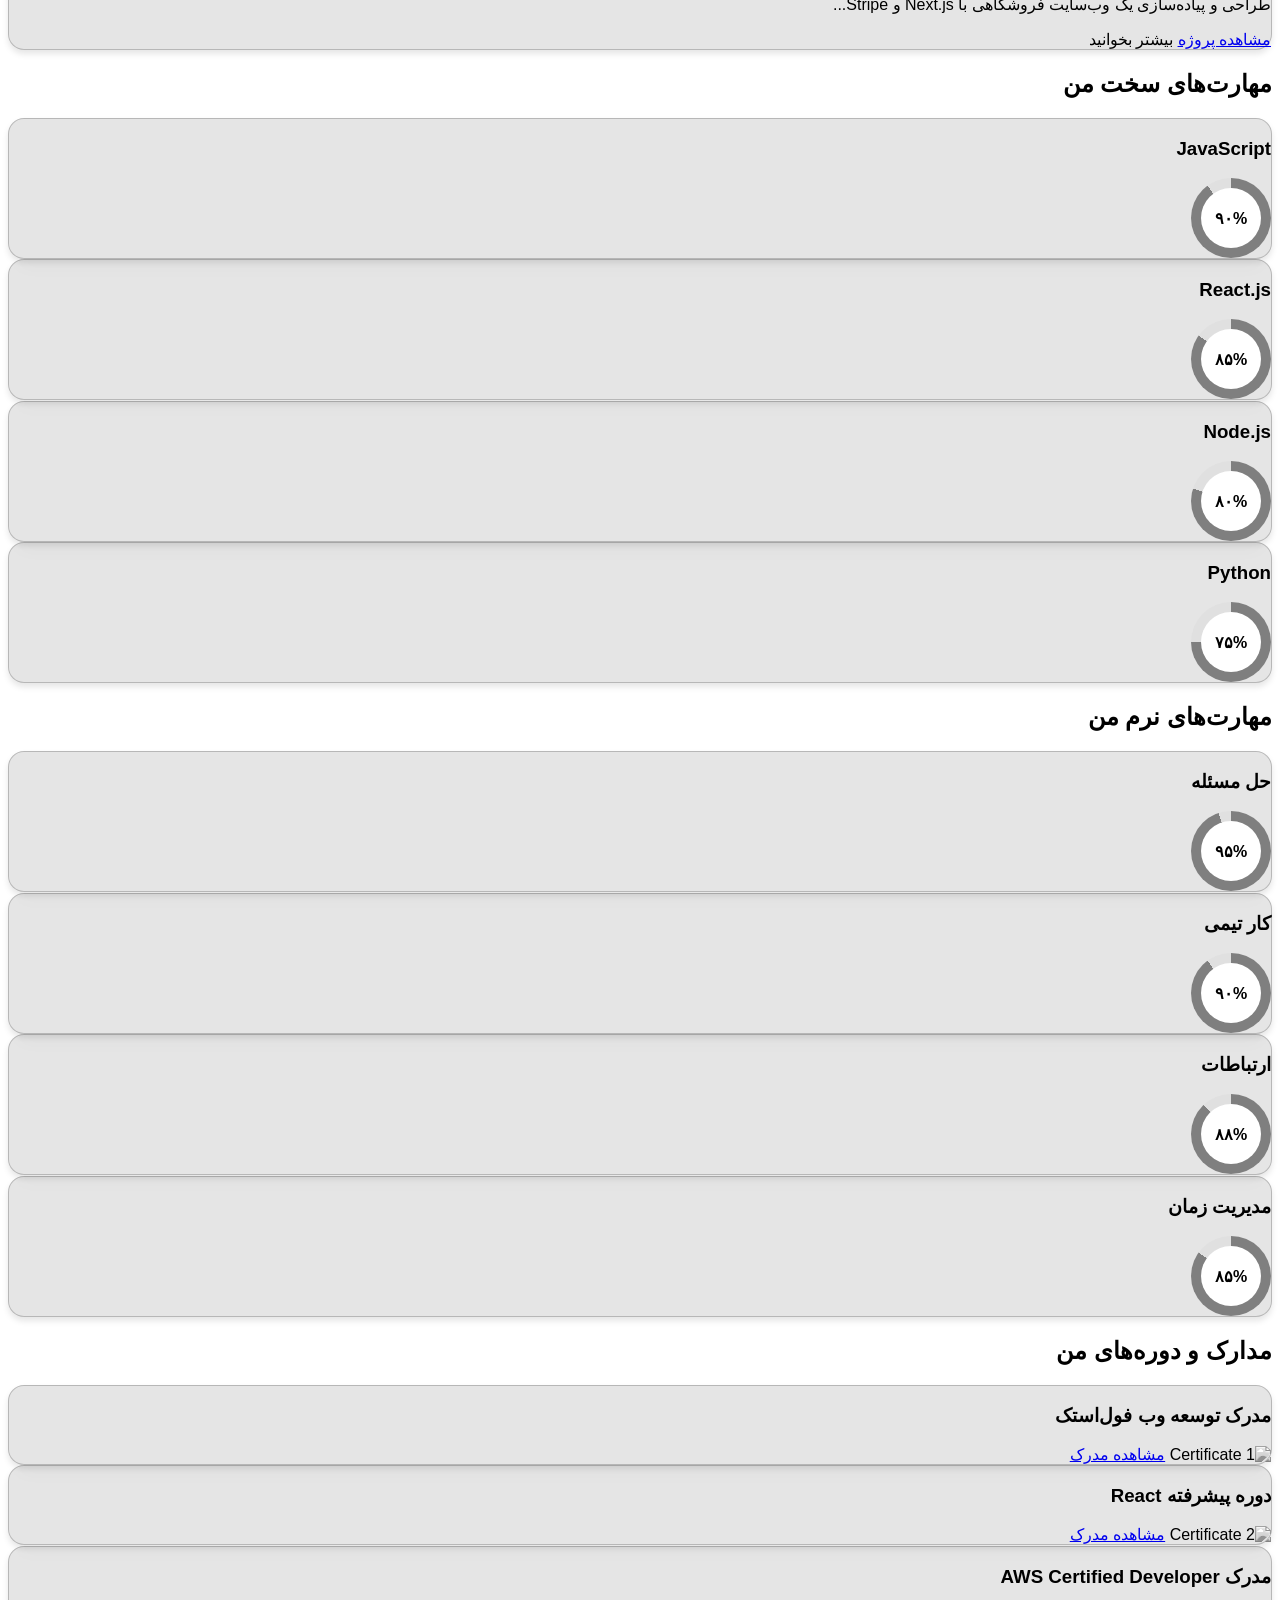
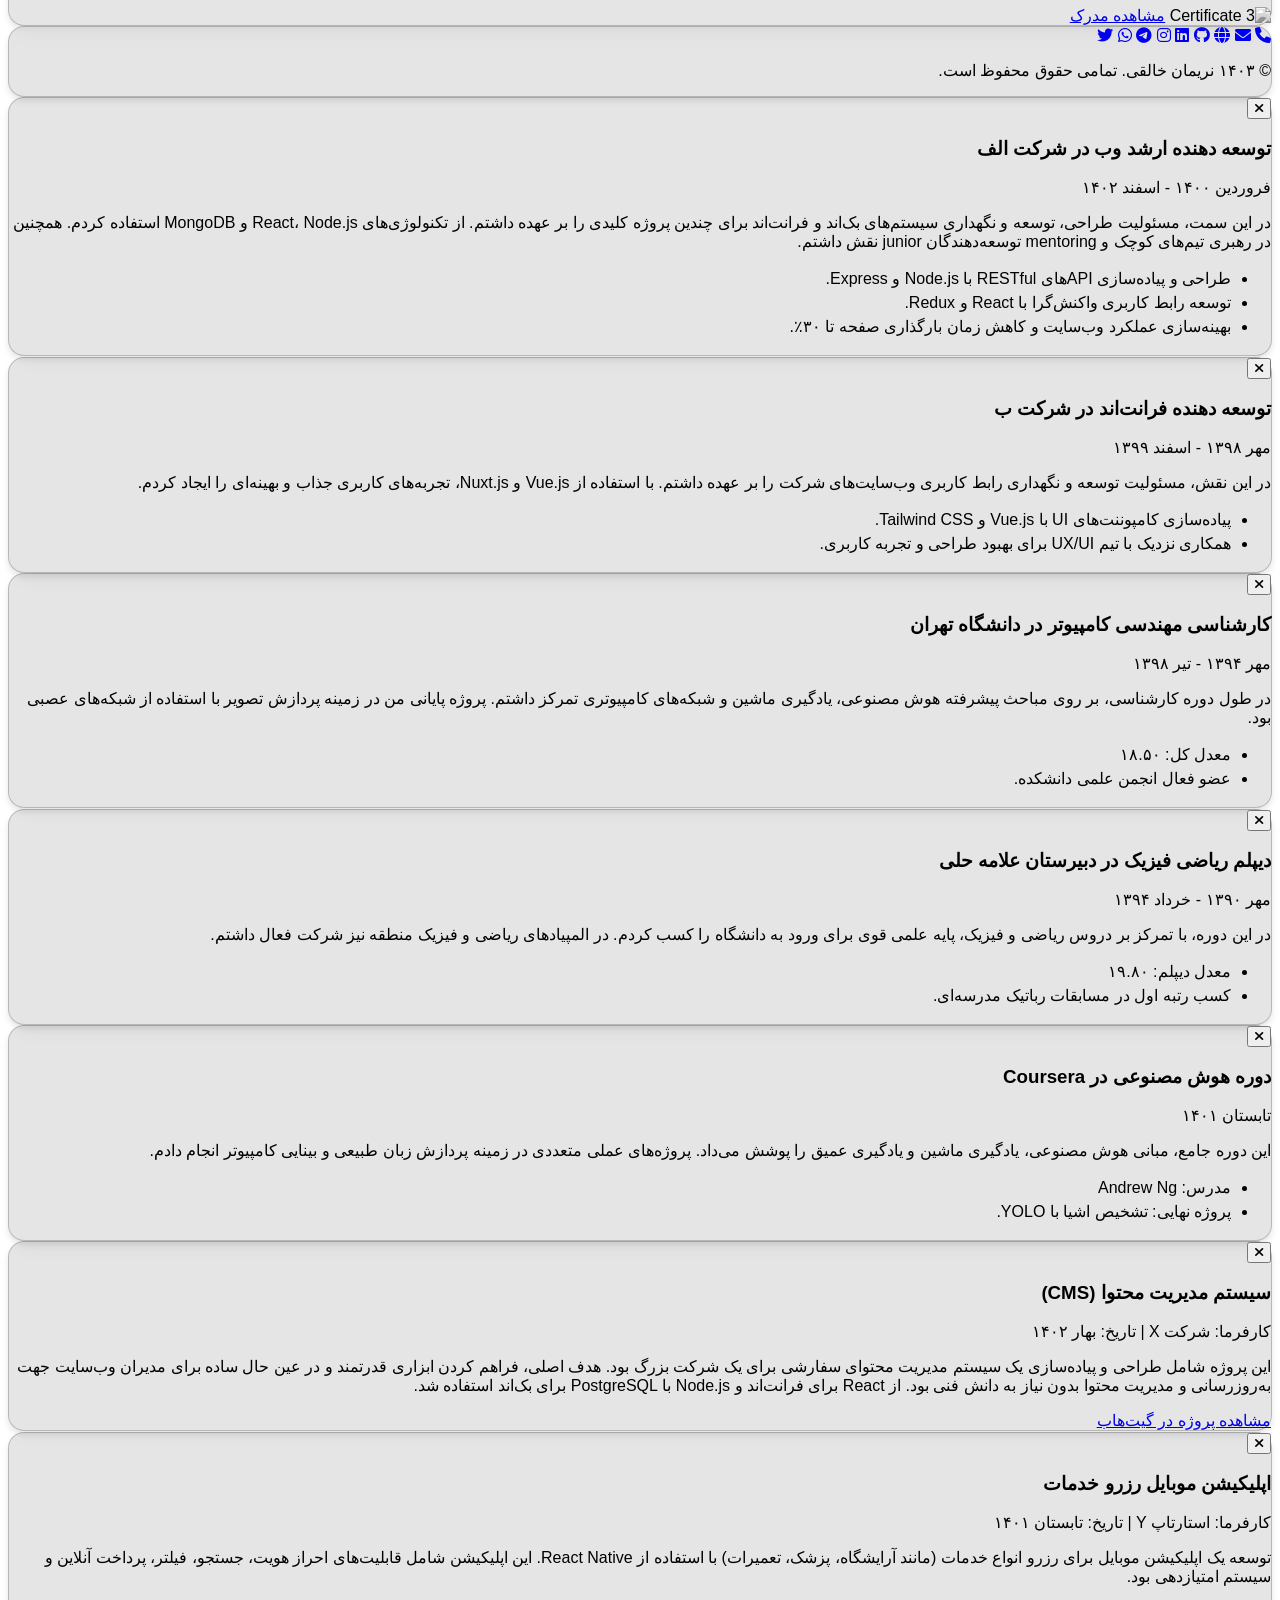
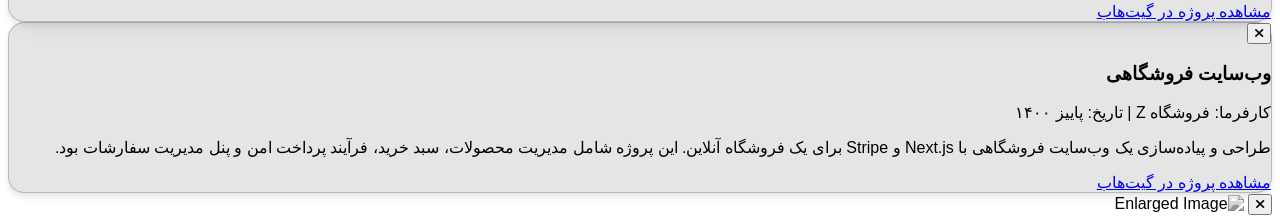
==== commit 65396b28: "update" ====
--- a/index.html
+++ b/index.html
@@ -9,7 +9,7 @@
     <meta name="robots" content="index, follow">
     <meta property="og:title" content="رزومه نریمان خالقی | Nariman Khaleghi Resume">
     <meta property="og:description" content="رزومه نریمان خالقی - مدیریت محصول، توسعه کسب و کار، بازاریابی دیجیتال، برنامه نویس پایتون | Nariman Khaleghi Resume- Product Management, Business Development, Digital Marketing, Python Programmer">
-    <meta property="og:image" content="./images/Nariman-Khaleghi-نریمان-خالقی.jpg">
+    <meta property="og:image" content="images/Nariman-Khaleghi-نریمان-خالقی.jpg">
     <meta property="og:url" content="https://cv.narimankhaleghi.ir/">
     <meta property="og:type" content="website">
     <link rel="canonical" href="https://cv.narimankhaleghi.ir/">
@@ -462,7 +462,7 @@
         <section id="profile" class="mb-1 py-20 fade-in" style="animation-delay: 0.2s;">
             <h2 class="text-6xl font-extrabold text-center mb-12" data-lang-fa="درباره من" data-lang-en="About Me">درباره من</h2>
             <div class="glassmorphism p-1 rounded-2xl max-w-2xl mx-auto text-center hover-border-bw hover-grow">
-                <img src="./images/Nariman-Khaleghi-نریمان-خالقی.jpg" alt="Nariman Khaleghi Profile" class="w-60 h-60 rounded-full mx-auto mb-6 object-cover border-4 border-black dark:border-white shadow-lg">
+                <img src="images/Nariman-Khaleghi-نریمان-خالقی.jpg" alt="Nariman Khaleghi Profile" class="w-60 h-60 rounded-full mx-auto mb-6 object-cover border-4 border-black dark:border-white shadow-lg">
                 <h3 class="text-3xl font-bold mb-4" data-lang-fa="نریمان خالقی" data-lang-en="Nariman Khaleghi">نریمان خالقی</h3>
                 <p class="text-lg mb-6" data-lang-fa="توسعه دهنده وب با تجربه در ساخت راه حل‌های مقیاس‌پذیر و کاربرپسند." data-lang-en="Experienced web developer passionate about building scalable and user-friendly solutions.">توسعه دهنده وب با تجربه در ساخت راه حل‌های مقیاس‌پذیر و کاربرپسند.</p>
 <!--                 <div class="flex justify-center space-x-6 rtl:space-x-reverse text-1xl">
@@ -489,7 +489,7 @@
                 <div class="mb-12 flex flex-col md:flex-row items-center md:justify-between w-full animate-on-scroll slide-in-left">
                     <div class="md:w-5/12 glassmorphism p-1 rounded-2xl hover-border-bw hover-grow cursor-pointer" onclick="openModal('experience-1-modal')">
                         <div class="flex items-center mb-4">
-                            <img src="./assets/image/Nariman-Khaleghi-نریمان-خالقی.jpg" alt="Company Logo" class="w-12 h-12 rounded-full mr-1 ml-1">
+                            <img src="images/Nariman-Khaleghi-نریمان-خالقی.jpg" alt="Company Logo" class="w-12 h-12 rounded-full mr-1 ml-1">
                             <div>
                                 <h3 class="text-xl font-semibold" data-lang-fa="توسعه دهنده ارشد وب" data-lang-en="Senior Web Developer">توسعه دهنده ارشد وب</h3>
                                 <p class="text-gray-600 dark:text-gray-400" data-lang-fa="شرکت الف" data-lang-en="Company A">شرکت الف</p>
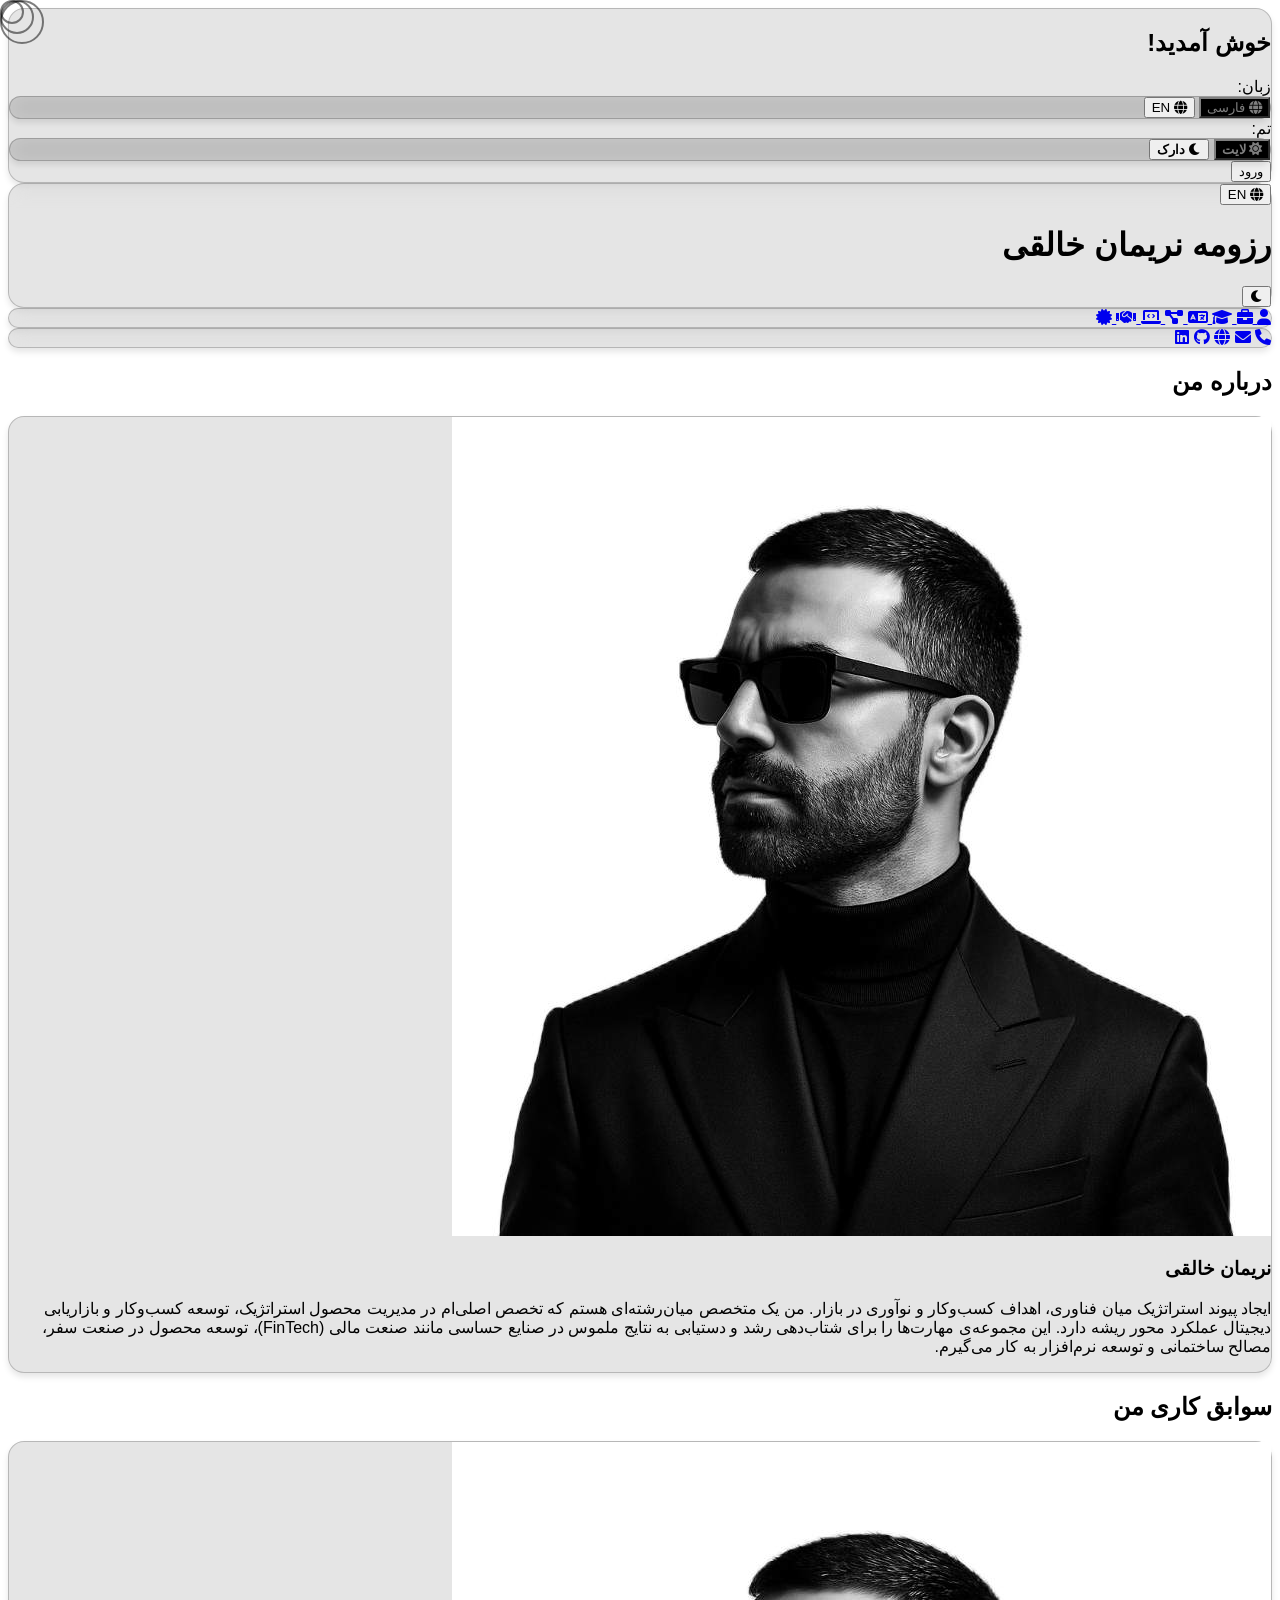
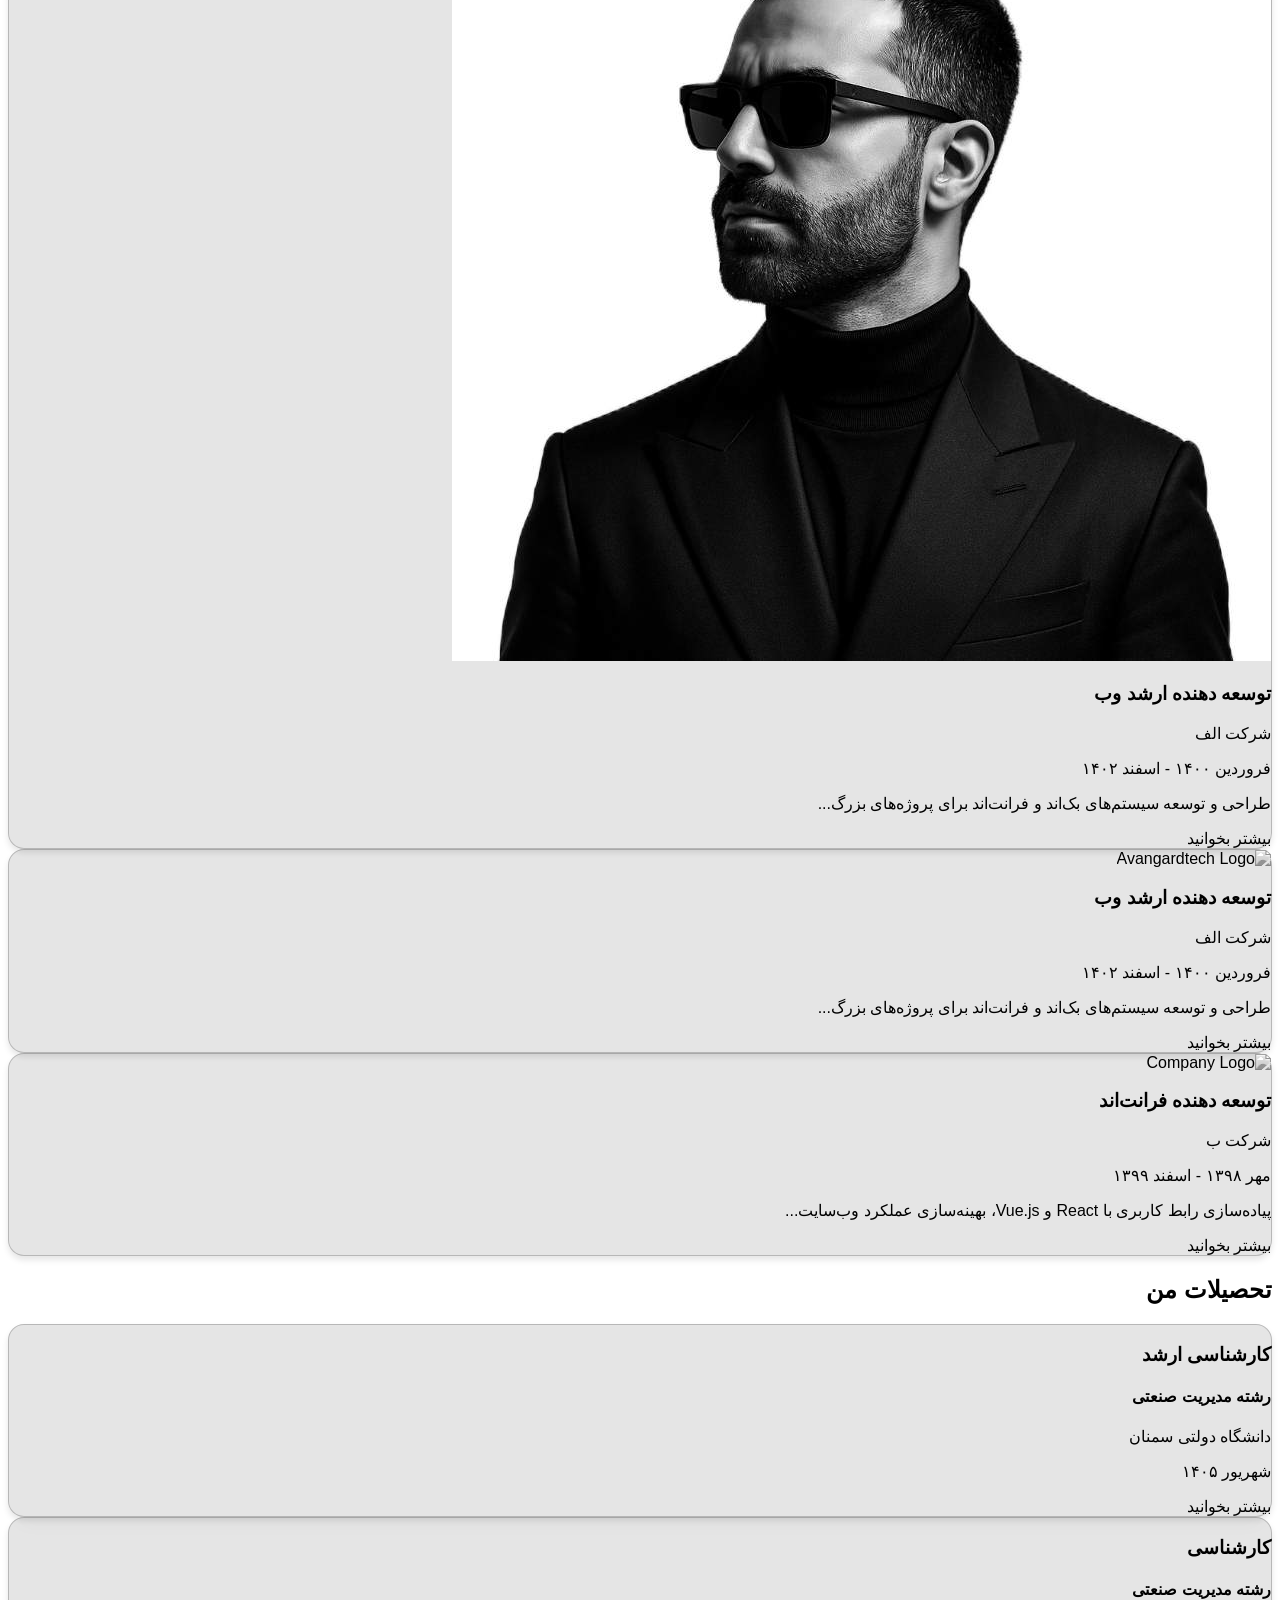
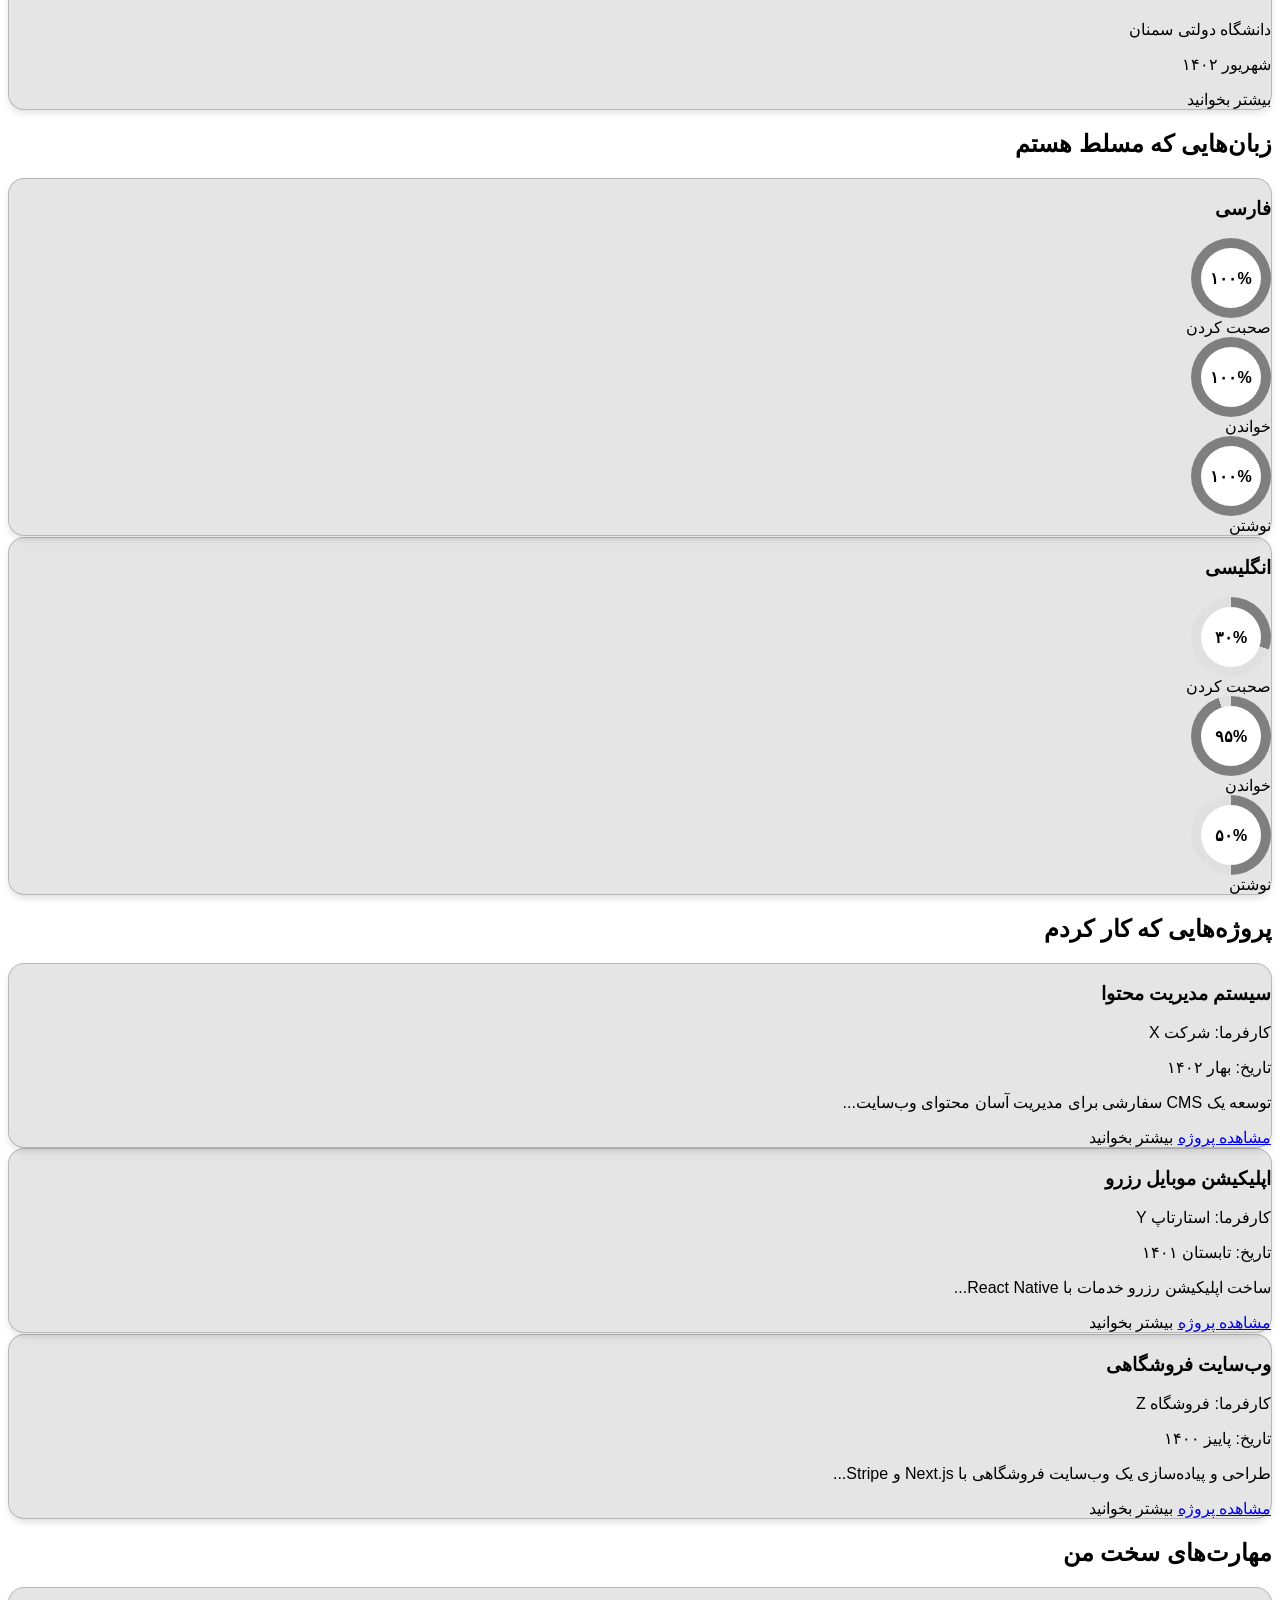
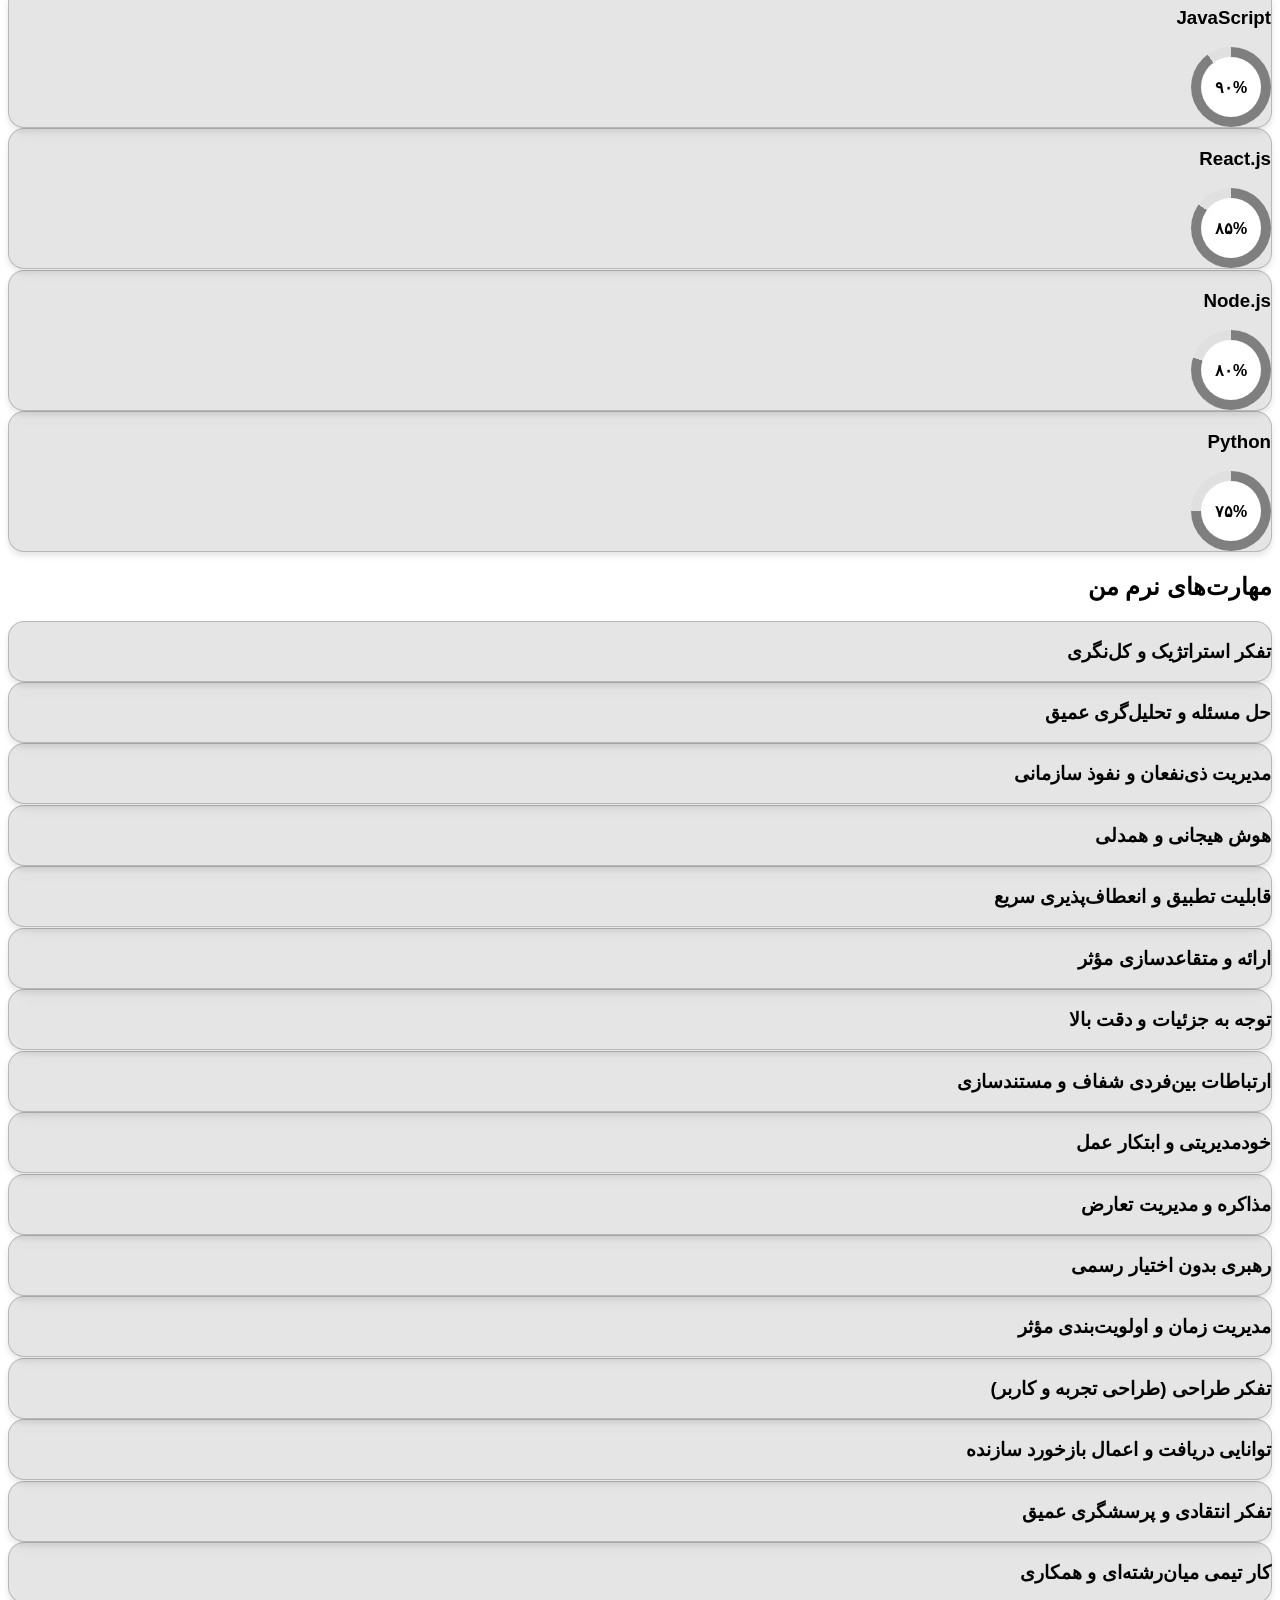
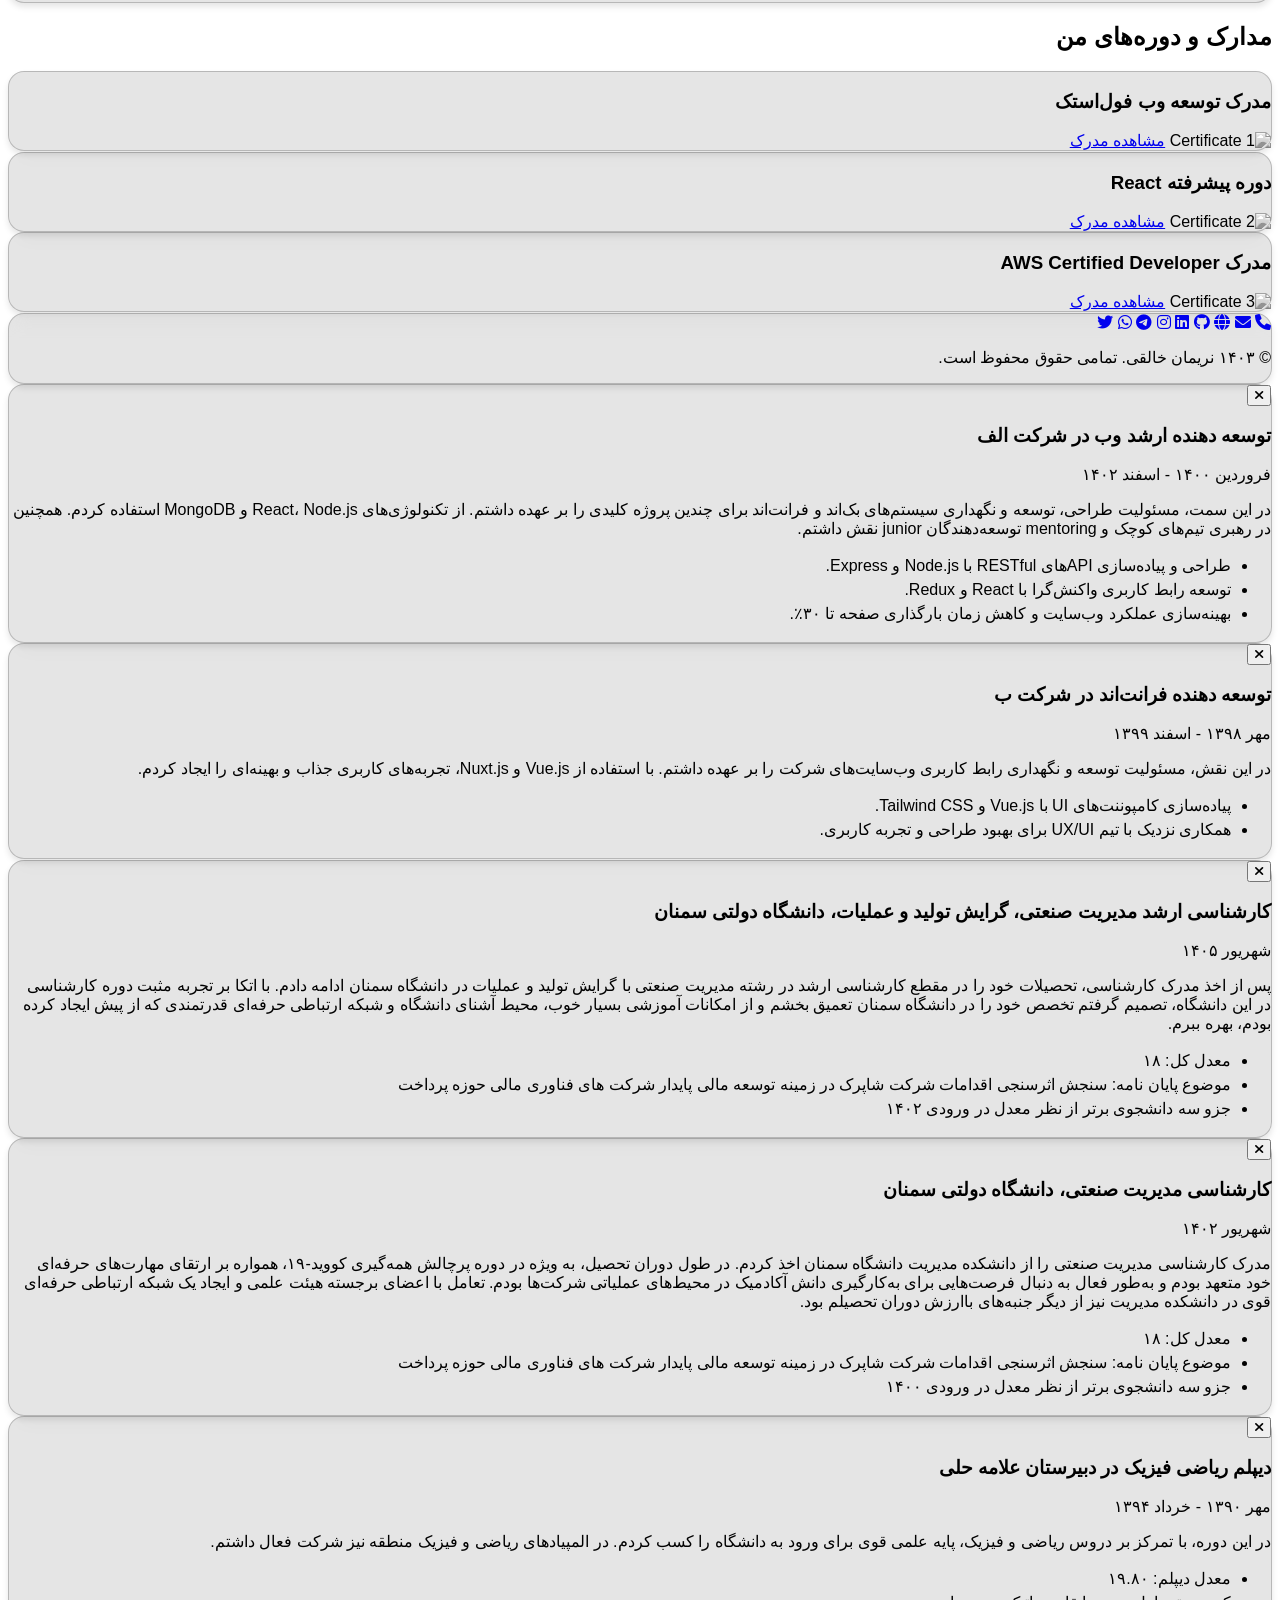
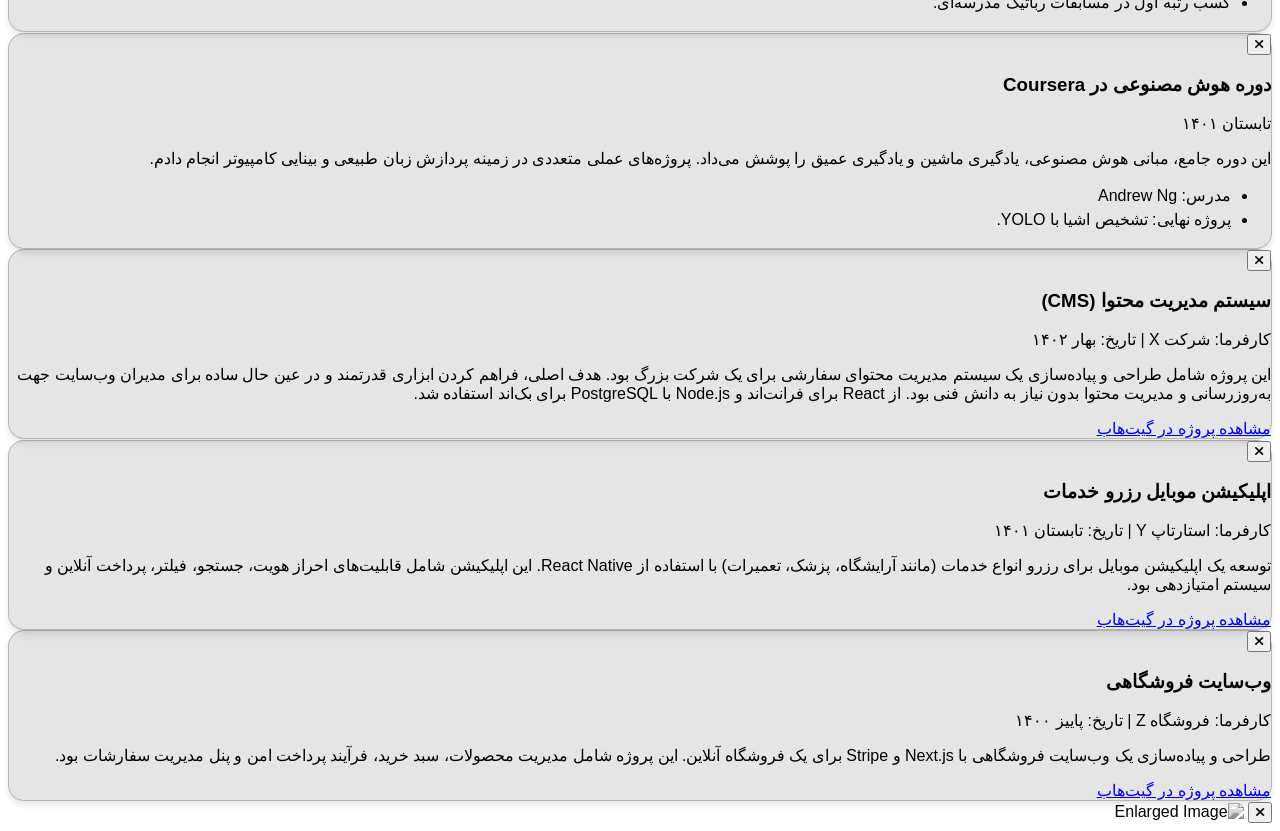
==== commit 5e64dffb: "update" ====
--- a/index.html
+++ b/index.html
@@ -390,7 +390,7 @@
     </div>
 
     <!-- Header -->
-    <header id="header" class="fixed top-3 left-3 right-3 z-40 glassmorphism p-1 flex items-center justify-between h-16 transition-all duration-300">
+    <header id="header" class="fixed top-3 left-3 right-3 z-40 glassmorphism p-4 flex items-center justify-between h-16 transition-all duration-300">
         <!-- Language Switch (Left) -->
         <div class="flex items-center">
             <button id="header-lang-switch" class="p-1 rounded-full hover-bw transition-all duration-300 text-xl">
@@ -461,10 +461,10 @@
         <!-- <section id="profile" class="mb-1 py-10 fade-in" style="animation-delay: 0.2s;"> -->
         <section id="profile" class="mb-1 py-20 fade-in" style="animation-delay: 0.2s;">
             <h2 class="text-6xl font-extrabold text-center mb-12" data-lang-fa="درباره من" data-lang-en="About Me">درباره من</h2>
-            <div class="glassmorphism p-1 rounded-2xl max-w-2xl mx-auto text-center hover-border-bw hover-grow">
+            <div class="glassmorphism p-4 rounded-2xl max-w-2xl mx-auto text-center hover-border-bw hover-grow">
                 <img src="images/Nariman-Khaleghi-نریمان-خالقی.jpg" alt="Nariman Khaleghi Profile" class="w-60 h-60 rounded-full mx-auto mb-6 object-cover border-4 border-black dark:border-white shadow-lg">
                 <h3 class="text-3xl font-bold mb-4" data-lang-fa="نریمان خالقی" data-lang-en="Nariman Khaleghi">نریمان خالقی</h3>
-                <p class="text-lg mb-6" data-lang-fa="توسعه دهنده وب با تجربه در ساخت راه حل‌های مقیاس‌پذیر و کاربرپسند." data-lang-en="Experienced web developer passionate about building scalable and user-friendly solutions.">توسعه دهنده وب با تجربه در ساخت راه حل‌های مقیاس‌پذیر و کاربرپسند.</p>
+                <p class="text-lg mb-6" data-lang-fa="ایجاد پیوند استراتژیک میان فناوری، اهداف کسب‌وکار و نوآوری در بازار. من یک متخصص میان‌رشته‌ای هستم که تخصص اصلی‌ام در مدیریت محصول استراتژیک، توسعه کسب‌وکار و بازاریابی دیجیتال عملکرد محور ریشه دارد. این مجموعه‌ی مهارت‌ها را برای شتاب‌دهی رشد و دستیابی به نتایج ملموس در صنایع حساسی مانند صنعت مالی (FinTech)، توسعه محصول در صنعت سفر، مصالح ساختمانی و توسعه نرم‌افزار به کار می‌گیرم." data-lang-en="Strategic Nexus: Connecting Technology, Business Objectives, and Market Innovation. I am a cross-functional professional whose core expertise lies in Strategic Product Management, Business Development, and Performance Digital Marketing. I leverage this skill set to accelerate growth and drive measurable results across critical sectors, including Financial Services (FinTech), Product Development in the Travel Industry, Construction Materials, and Software Development.">ایجاد پیوند استراتژیک میان فناوری، اهداف کسب‌وکار و نوآوری در بازار. من یک متخصص میان‌رشته‌ای هستم که تخصص اصلی‌ام در مدیریت محصول استراتژیک، توسعه کسب‌وکار و بازاریابی دیجیتال عملکرد محور ریشه دارد. این مجموعه‌ی مهارت‌ها را برای شتاب‌دهی رشد و دستیابی به نتایج ملموس در صنایع حساسی مانند صنعت مالی (FinTech)، توسعه محصول در صنعت سفر، مصالح ساختمانی و توسعه نرم‌افزار به کار می‌گیرم.</p>
 <!--                 <div class="flex justify-center space-x-6 rtl:space-x-reverse text-1xl">
                     <a href="tel:+989123456789" class="hover-bw hover-grow transition-all duration-300"><i class="fas fa-phone"></i></a>
                     <a href="mailto:your.email@example.com" class="hover-bw hover-grow transition-all duration-300"><i class="fas fa-envelope"></i></a>
@@ -487,7 +487,7 @@
 
                 <!-- Experience Item 1 -->
                 <div class="mb-12 flex flex-col md:flex-row items-center md:justify-between w-full animate-on-scroll slide-in-left">
-                    <div class="md:w-5/12 glassmorphism p-1 rounded-2xl hover-border-bw hover-grow cursor-pointer" onclick="openModal('experience-1-modal')">
+                    <div class="md:w-5/12 glassmorphism p-4 rounded-2xl hover-border-bw hover-grow cursor-pointer" onclick="openModal('experience-1-modal')">
                         <div class="flex items-center mb-4">
                             <img src="images/Nariman-Khaleghi-نریمان-خالقی.jpg" alt="Company Logo" class="w-12 h-12 rounded-full mr-1 ml-1">
                             <div>
@@ -506,7 +506,7 @@
                 </div>
 
                 <div class="mb-12 flex flex-col md:flex-row items-center md:justify-between w-full animate-on-scroll slide-in-left">
-                    <div class="md:w-5/12 glassmorphism p-1 rounded-2xl hover-border-bw hover-grow cursor-pointer" onclick="openModal('experience-1-modal')">
+                    <div class="md:w-5/12 glassmorphism p-4 rounded-2xl hover-border-bw hover-grow cursor-pointer" onclick="openModal('experience-1-modal')">
                         <div class="flex items-center mb-4">
                             <img src="images/avangardtech.png" alt="Avangardtech Logo" class="w-12 h-12 rounded-full mr-1 ml-1">
                             <div>
@@ -530,7 +530,7 @@
                     <div class="hidden md:block w-1/12 text-center">
                         <div class="w-4 h-4 bg-black dark:bg-white rounded-full mx-auto"></div>
                     </div>
-                    <div class="md:w-5/12 glassmorphism p-1 rounded-2xl hover-border-bw hover-grow cursor-pointer" onclick="openModal('experience-2-modal')">
+                    <div class="md:w-5/12 glassmorphism p-4 rounded-2xl hover-border-bw hover-grow cursor-pointer" onclick="openModal('experience-2-modal')">
                         <div class="flex items-center mb-4">
                             <img src="https://via.placeholder.com/50" alt="Company Logo" class="w-12 h-12 rounded-full mr-1 ml-1">
                             <div>
@@ -549,40 +549,33 @@
 
         <section id="education" class="py-10 fade-in" style="animation-delay: 0.6s;">
             <h2 class="text-4xl font-extrabold text-center mb-5" data-lang-fa="تحصیلات من" data-lang-en="My Education">تحصیلات من</h2>
-            <div class="grid grid-cols-1 md:grid-cols-2 lg:grid-cols-3 gap-2 max-w-8xl mx-auto justify-items-center">
+            <div class="grid grid-cols-1 md:grid-cols-2 lg:grid-cols-2 gap-2 max-w-5xl mx-auto justify-items-center">
                 <!-- Education Item 1 -->
-                <div class="glassmorphism p-1 rounded-2xl hover-border-bw hover-grow animate-on-scroll scale-in cursor-pointer w-full max-w-sm" onclick="openModal('education-1-modal')">
-                    <h3 class="text-xl font-semibold mb-2" data-lang-fa="کارشناسی مهندسی کامپیوتر" data-lang-en="B.Sc. Computer Engineering">کارشناسی مهندسی کامپیوتر</h3>
-                    <p class="text-gray-600 dark:text-gray-400 mb-2" data-lang-fa="دانشگاه تهران" data-lang-en="University of Tehran">دانشگاه تهران</p>
-                    <p class="text-sm text-gray-500 dark:text-gray-400 mb-4" data-lang-fa="مهر ۱۳۹۴ - تیر ۱۳۹۸" data-lang-en="October 2015 - July 2019">مهر ۱۳۹۴ - تیر ۱۳۹۸</p>
-                    <p data-lang-fa="تمرکز بر هوش مصنوعی و شبکه‌های کامپیوتری..." data-lang-en="Focused on Artificial Intelligence and Computer Networks...">تمرکز بر هوش مصنوعی و شبکه‌های کامپیوتری...</p>
+                <div class="glassmorphism p-4 rounded-2xl hover-border-bw hover-grow animate-on-scroll scale-in cursor-pointer w-full max-w-sm text-center" style="animation-delay: 0.2s;" onclick="openModal('education-1-modal')">
+                    <h3 class="text-xl font-black mb-2" data-lang-fa="کارشناسی ارشد" data-lang-en="Master's degree">کارشناسی ارشد</h3>
+                    <h4 class="text-xl font-bold mb-2" data-lang-fa="رشته مدیریت صنعتی" data-lang-en="Industrial Management">رشته مدیریت صنعتی</h4>
+                    <p class="text-gray-600 dark:text-gray-400 mb-2" data-lang-fa="دانشگاه دولتی سمنان" data-lang-en="Semnan University">دانشگاه دولتی سمنان</p>
+                    <p class="text-sm text-gray-500 dark:text-gray-400 mb-4" data-lang-fa="شهریور 1405" data-lang-en="Aug 2025">شهریور 1405</p>
+                    <span class="text-black dark:text-white text-sm mt-0 block" data-lang-fa="بیشتر بخوانید" data-lang-en="Read More">Read More</span>
+                </div>
+                <!-- Education Item 2 -->
+                <div class="glassmorphism p-4 rounded-2xl hover-border-bw hover-grow animate-on-scroll scale-in cursor-pointer w-full max-w-sm text-center" style="animation-delay: 0.2s;" onclick="openModal('education-2-modal')">
+                    <h3 class="text-xl font-semibold mb-2" data-lang-fa="کارشناسی" data-lang-en="Bachelor's degree">کارشناسی</h3>
+                    <h4 class="text-xl font-bold mb-2" data-lang-fa="رشته مدیریت صنعتی" data-lang-en="Industrial Management">رشته مدیریت صنعتی</h4>
+                    <p class="text-gray-600 dark:text-gray-400 mb-2" data-lang-fa="دانشگاه دولتی سمنان" data-lang-en="Semnan University">دانشگاه دولتی سمنان</p>
+                    <p class="text-sm text-gray-500 dark:text-gray-400 mb-4" data-lang-fa="شهریور 1402" data-lang-en="Aug 2023">شهریور 1402</p>
                     <span class="text-black dark:text-white text-sm mt-0 block" data-lang-fa="بیشتر بخوانید" data-lang-en="Read More">بیشتر بخوانید</span>
                 </div>
-                <!-- Education Item 2 -->
-                <div class="glassmorphism p-1 rounded-2xl hover-border-bw hover-grow animate-on-scroll scale-in cursor-pointer w-full max-w-sm" style="animation-delay: 0.2s;" onclick="openModal('education-2-modal')">
-                    <h3 class="text-xl font-semibold mb-2" data-lang-fa="دیپلم ریاضی فیزیک" data-lang-en="High School Diploma (Math-Physics)">دیپلم ریاضی فیزیک</h3>
-                    <p class="text-gray-600 dark:text-gray-400 mb-2" data-lang-fa="دبیرستان علامه حلی" data-lang-en="Allame Helli High School">دبیرستان علامه حلی</p>
-                    <p class="text-sm text-gray-500 dark:text-gray-400 mb-4" data-lang-fa="مهر ۱۳۹۰ - خرداد ۱۳۹۴" data-lang-en="October 2011 - June 2015">مهر ۱۳۹۰ - خرداد ۱۳۹۴</p>
-                    <p data-lang-fa="کسب رتبه برتر در المپیادهای علمی..." data-lang-en="Achieved top ranks in scientific Olympiads...">کسب رتبه برتر در المپیادهای علمی...</p>
-                    <span class="text-black dark:text-white text-sm mt-0 block" data-lang-fa="بیشتر بخوانید" data-lang-en="Read More">بیشتر بخوانید</span>
-                </div>
                 <!-- Education Item 3 -->
-                <div class="glassmorphism p-1 rounded-2xl hover-border-bw hover-grow animate-on-scroll scale-in cursor-pointer w-full max-w-sm" style="animation-delay: 0.4s;" onclick="openModal('education-3-modal')">
-                    <h3 class="text-xl font-semibold mb-2" data-lang-fa="دوره هوش مصنوعی" data-lang-en="AI Course">دوره هوش مصنوعی</h3>
-                    <p class="text-gray-600 dark:text-gray-400 mb-2" data-lang-fa="Coursera" data-lang-en="Coursera">Coursera</p>
-                    <p class="text-sm text-gray-500 dark:text-gray-400 mb-4" data-lang-fa="تابستان ۱۴۰۱" data-lang-en="Summer 2022">تابستان ۱۴۰۱</p>
-                    <p data-lang-fa="گذراندن دوره جامع هوش مصنوعی و یادگیری ماشین..." data-lang-en="Completed comprehensive AI and Machine Learning course...">گذراندن دوره جامع هوش مصنوعی و یادگیری ماشین...</p>
-                    <span class="text-black dark:text-white text-sm mt-0 block" data-lang-fa="بیشتر بخوانید" data-lang-en="Read More">بیشتر بخوانید</span>
-                </div>
                 <!-- Add more education items as needed -->
             </div>
         </section>
 
         <section id="languages" class="mb-1 py-10 fade-in" style="animation-delay: 0.8s;">
             <h2 class="text-4xl font-extrabold text-center mb-12" data-lang-fa="زبان‌هایی که مسلط هستم" data-lang-en="Languages I Master">زبان‌هایی که مسلط هستم</h2>
-            <div class="grid grid-cols-1 md:grid-cols-2 lg:grid-cols-3 gap-2 max-w-5xl mx-auto justify-items-center">
+            <div class="grid grid-cols-1 md:grid-cols-2 lg:grid-cols-2 gap-2 max-w-5xl mx-auto justify-items-center">
                 <!-- Language Item 1 -->
-                <div class="glassmorphism p-1 rounded-2xl text-center hover-border-bw hover-grow animate-on-scroll scale-in w-full max-w-sm">
+                <div class="glassmorphism p-4 rounded-2xl text-center hover-border-bw hover-grow animate-on-scroll scale-in w-full max-w-sm">
                     <h3 class="text-xl font-semibold mb-4" data-lang-fa="فارسی" data-lang-en="Persian">فارسی</h3>
                     <div class="flex justify-around mb-4">
                         <div class="flex flex-col items-center">
@@ -600,11 +593,11 @@
                     </div>
                 </div>
                 <!-- Language Item 2 -->
-                <div class="glassmorphism p-1 rounded-2xl text-center hover-border-bw hover-grow animate-on-scroll scale-in w-full max-w-sm" style="animation-delay: 0.2s;">
+                <div class="glassmorphism p-4 rounded-2xl text-center hover-border-bw hover-grow animate-on-scroll scale-in w-full max-w-sm" style="animation-delay: 0.2s;">
                     <h3 class="text-xl font-semibold mb-4" data-lang-fa="انگلیسی" data-lang-en="English">انگلیسی</h3>
                     <div class="flex justify-around mb-4">
                         <div class="flex flex-col items-center">
-                            <div class="progress-circle" style="--progress: 90%;"><span>90%</span></div>
+                            <div class="progress-circle" style="--progress: 30%;"><span>30%</span></div>
                             <span class="mt-0 text-sm" data-lang-fa="صحبت کردن" data-lang-en="Speaking">صحبت کردن</span>
                         </div>
                         <div class="flex flex-col items-center">
@@ -612,7 +605,7 @@
                             <span class="mt-0 text-sm" data-lang-fa="خواندن" data-lang-en="Reading">خواندن</span>
                         </div>
                         <div class="flex flex-col items-center">
-                            <div class="progress-circle" style="--progress: 85%;"><span>85%</span></div>
+                            <div class="progress-circle" style="--progress: 50%;"><span>50%</span></div>
                             <span class="mt-0 text-sm" data-lang-fa="نوشتن" data-lang-en="Writing">نوشتن</span>
                         </div>
                     </div>
@@ -625,7 +618,7 @@
             <h2 class="text-4xl font-extrabold text-center mb-12" data-lang-fa="پروژه‌هایی که کار کردم" data-lang-en="My Projects">پروژه‌هایی که کار کردم</h2>
             <div class="grid grid-cols-1 md:grid-cols-2 lg:grid-cols-3 xl:grid-cols-4 gap-2 max-w-7xl mx-auto justify-items-center">
                 <!-- Project Item 1 -->
-                <div class="glassmorphism p-1 rounded-2xl hover-border-bw hover-grow animate-on-scroll scale-in cursor-pointer w-full max-w-sm" onclick="openModal('project-1-modal')">
+                <div class="glassmorphism p-4 rounded-2xl hover-border-bw hover-grow animate-on-scroll scale-in cursor-pointer w-full max-w-sm" onclick="openModal('project-1-modal')">
                     <h3 class="text-xl font-semibold mb-2" data-lang-fa="سیستم مدیریت محتوا" data-lang-en="Content Management System">سیستم مدیریت محتوا</h3>
                     <p class="text-gray-600 dark:text-gray-400 mb-2" data-lang-fa="کارفرما: شرکت X" data-lang-en="Client: Company X">کارفرما: شرکت X</p>
                     <p class="text-sm text-gray-500 dark:text-gray-400 mb-4" data-lang-fa="تاریخ: بهار ۱۴۰۲" data-lang-en="Date: Spring 2023">تاریخ: بهار ۱۴۰۲</p>
@@ -634,7 +627,7 @@
                     <span class="text-black dark:text-white text-sm mt-0 block" data-lang-fa="بیشتر بخوانید" data-lang-en="Read More">بیشتر بخوانید</span>
                 </div>
                 <!-- Project Item 2 -->
-                <div class="glassmorphism p-1 rounded-2xl hover-border-bw hover-grow animate-on-scroll scale-in cursor-pointer w-full max-w-sm" style="animation-delay: 0.2s;" onclick="openModal('project-2-modal')">
+                <div class="glassmorphism p-4 rounded-2xl hover-border-bw hover-grow animate-on-scroll scale-in cursor-pointer w-full max-w-sm" style="animation-delay: 0.2s;" onclick="openModal('project-2-modal')">
                     <h3 class="text-xl font-semibold mb-2" data-lang-fa="اپلیکیشن موبایل رزرو" data-lang-en="Booking Mobile App">اپلیکیشن موبایل رزرو</h3>
                     <p class="text-gray-600 dark:text-gray-400 mb-2" data-lang-fa="کارفرما: استارتاپ Y" data-lang-en="Client: Startup Y">کارفرما: استارتاپ Y</p>
                     <p class="text-sm text-gray-500 dark:text-gray-400 mb-4" data-lang-fa="تاریخ: تابستان ۱۴۰۱" data-lang-en="Date: Summer 2022">تاریخ: تابستان ۱۴۰۱</p>
@@ -643,7 +636,7 @@
                     <span class="text-black dark:text-white text-sm mt-0 block" data-lang-fa="بیشتر بخوانید" data-lang-en="Read More">بیشتر بخوانید</span>
                 </div>
                 <!-- Project Item 3 -->
-                <div class="glassmorphism p-1 rounded-2xl hover-border-bw hover-grow animate-on-scroll scale-in cursor-pointer w-full max-w-sm" style="animation-delay: 0.4s;" onclick="openModal('project-3-modal')">
+                <div class="glassmorphism p-4 rounded-2xl hover-border-bw hover-grow animate-on-scroll scale-in cursor-pointer w-full max-w-sm" style="animation-delay: 0.4s;" onclick="openModal('project-3-modal')">
                     <h3 class="text-xl font-semibold mb-2" data-lang-fa="وب‌سایت فروشگاهی" data-lang-en="E-commerce Website">وب‌سایت فروشگاهی</h3>
                     <p class="text-gray-600 dark:text-gray-400 mb-2" data-lang-fa="کارفرما: فروشگاه Z" data-lang-en="Client: Store Z">کارفرما: فروشگاه Z</p>
                     <p class="text-sm text-gray-500 dark:text-gray-400 mb-4" data-lang-fa="تاریخ: پاییز ۱۴۰۰" data-lang-en="Date: Fall 2021">تاریخ: پاییز ۱۴۰۰</p>
@@ -659,28 +652,28 @@
             <h2 class="text-4xl font-extrabold text-center mb-12" data-lang-fa="مهارت‌های سخت من" data-lang-en="My Hard Skills">مهارت‌های سخت من</h2>
             <div class="grid grid-cols-1 sm:grid-cols-2 md:grid-cols-3 lg:grid-cols-4 gap-2 max-w-6xl mx-auto justify-items-center">
                 <!-- Hard Skill Item 1 -->
-                <div class="glassmorphism p-1 rounded-2xl text-center hover-border-bw hover-grow animate-on-scroll scale-in w-full max-w-sm">
+                <div class="glassmorphism p-4 rounded-2xl text-center hover-border-bw hover-grow animate-on-scroll scale-in w-full max-w-sm">
                     <h3 class="text-xl font-semibold mb-4" data-lang-fa="JavaScript" data-lang-en="JavaScript">JavaScript</h3>
                     <div class="flex justify-center">
                         <div class="progress-circle" style="--progress: 90%;"><span>90%</span></div>
                     </div>
                 </div>
                 <!-- Hard Skill Item 2 -->
-                <div class="glassmorphism p-1 rounded-2xl text-center hover-border-bw hover-grow animate-on-scroll scale-in w-full max-w-sm" style="animation-delay: 0.1s;">
+                <div class="glassmorphism p-4 rounded-2xl text-center hover-border-bw hover-grow animate-on-scroll scale-in w-full max-w-sm" style="animation-delay: 0.1s;">
                     <h3 class="text-xl font-semibold mb-4" data-lang-fa="React.js" data-lang-en="React.js">React.js</h3>
                     <div class="flex justify-center">
                         <div class="progress-circle" style="--progress: 85%;"><span>85%</span></div>
                     </div>
                 </div>
                 <!-- Hard Skill Item 3 -->
-                <div class="glassmorphism p-1 rounded-2xl text-center hover-border-bw hover-grow animate-on-scroll scale-in w-full max-w-sm" style="animation-delay: 0.2s;">
+                <div class="glassmorphism p-4 rounded-2xl text-center hover-border-bw hover-grow animate-on-scroll scale-in w-full max-w-sm" style="animation-delay: 0.2s;">
                     <h3 class="text-xl font-semibold mb-4" data-lang-fa="Node.js" data-lang-en="Node.js">Node.js</h3>
                     <div class="flex justify-center">
                         <div class="progress-circle" style="--progress: 80%;"><span>80%</span></div>
                     </div>
                 </div>
                 <!-- Hard Skill Item 4 -->
-                <div class="glassmorphism p-1 rounded-2xl text-center hover-border-bw hover-grow animate-on-scroll scale-in w-full max-w-sm" style="animation-delay: 0.3s;">
+                <div class="glassmorphism p-4 rounded-2xl text-center hover-border-bw hover-grow animate-on-scroll scale-in w-full max-w-sm" style="animation-delay: 0.3s;">
                     <h3 class="text-xl font-semibold mb-4" data-lang-fa="Python" data-lang-en="Python">Python</h3>
                     <div class="flex justify-center">
                         <div class="progress-circle" style="--progress: 75%;"><span>75%</span></div>
@@ -692,34 +685,55 @@
 
         <section id="soft-skills" class="mb-1 py-10 fade-in" style="animation-delay: 1.4s;">
             <h2 class="text-4xl font-extrabold text-center mb-12" data-lang-fa="مهارت‌های نرم من" data-lang-en="My Soft Skills">مهارت‌های نرم من</h2>
-            <div class="grid grid-cols-1 sm:grid-cols-2 md:grid-cols-3 lg:grid-cols-4 gap-2 max-w-6xl mx-auto justify-items-center">
+            <div class="grid grid-cols-1 sm:grid-cols-1 md:grid-cols-2 lg:grid-cols-4 gap-2 max-w-6xl mx-auto justify-items-center">
                 <!-- Soft Skill Item 1 -->
-                <div class="glassmorphism p-1 rounded-2xl text-center hover-border-bw hover-grow animate-on-scroll scale-in w-full max-w-sm">
-                    <h3 class="text-xl font-semibold mb-4" data-lang-fa="حل مسئله" data-lang-en="Problem Solving">حل مسئله</h3>
-                    <div class="flex justify-center">
-                        <div class="progress-circle" style="--progress: 95%;"><span>95%</span></div>
-                    </div>
-                </div>
-                <!-- Soft Skill Item 2 -->
-                <div class="glassmorphism p-1 rounded-2xl text-center hover-border-bw hover-grow animate-on-scroll scale-in w-full max-w-sm" style="animation-delay: 0.1s;">
-                    <h3 class="text-xl font-semibold mb-4" data-lang-fa="کار تیمی" data-lang-en="Teamwork">کار تیمی</h3>
-                    <div class="flex justify-center">
-                        <div class="progress-circle" style="--progress: 90%;"><span>90%</span></div>
-                    </div>
-                </div>
-                <!-- Soft Skill Item 3 -->
-                <div class="glassmorphism p-1 rounded-2xl text-center hover-border-bw hover-grow animate-on-scroll scale-in w-full max-w-sm" style="animation-delay: 0.2s;">
-                    <h3 class="text-xl font-semibold mb-4" data-lang-fa="ارتباطات" data-lang-en="Communication">ارتباطات</h3>
-                    <div class="flex justify-center">
-                        <div class="progress-circle" style="--progress: 88%;"><span>88%</span></div>
-                    </div>
-                </div>
-                <!-- Soft Skill Item 4 -->
-                <div class="glassmorphism p-1 rounded-2xl text-center hover-border-bw hover-grow animate-on-scroll scale-in w-full max-w-sm" style="animation-delay: 0.3s;">
-                    <h3 class="text-xl font-semibold mb-4" data-lang-fa="مدیریت زمان" data-lang-en="Time Management">مدیریت زمان</h3>
-                    <div class="flex justify-center">
-                        <div class="progress-circle" style="--progress: 85%;"><span>85%</span></div>
-                    </div>
+                <div class="glassmorphism p-4 rounded-2xl text-center hover-border-bw hover-grow animate-on-scroll scale-in w-full max-w-sm">
+                    <h3 class="text-xl font-semibold mb-4" data-lang-fa="تفکر استراتژیک و کل‌نگری" data-lang-en="Strategic Thinking & Big Picture View">تفکر استراتژیک و کل‌نگری</h3>
+                </div>
+                <div class="glassmorphism p-4 rounded-2xl text-center hover-border-bw hover-grow animate-on-scroll scale-in w-full max-w-sm">
+                    <h3 class="text-xl font-semibold mb-4" data-lang-fa="حل مسئله و تحلیل‌گری عمیق" data-lang-en="Problem-Solving & Deep Analytical Skills">حل مسئله و تحلیل‌گری عمیق</h3>
+                </div>
+                <div class="glassmorphism p-4 rounded-2xl text-center hover-border-bw hover-grow animate-on-scroll scale-in w-full max-w-sm">
+                    <h3 class="text-xl font-semibold mb-4" data-lang-fa="مدیریت ذی‌نفعان و نفوذ سازمانی" data-lang-en="Stakeholder Management & Organizational Influence">مدیریت ذی‌نفعان و نفوذ سازمانی</h3>
+                </div>
+                <div class="glassmorphism p-4 rounded-2xl text-center hover-border-bw hover-grow animate-on-scroll scale-in w-full max-w-sm">
+                    <h3 class="text-xl font-semibold mb-4" data-lang-fa="هوش هیجانی و همدلی" data-lang-en="Emotional Intelligence (EQ) & Empathy">هوش هیجانی و همدلی</h3>
+                </div>
+                <div class="glassmorphism p-4 rounded-2xl text-center hover-border-bw hover-grow animate-on-scroll scale-in w-full max-w-sm">
+                    <h3 class="text-xl font-semibold mb-4" data-lang-fa="قابلیت تطبیق و انعطاف‌پذیری سریع" data-lang-en="Agility & Rapid Adaptability (Learning Curve)">قابلیت تطبیق و انعطاف‌پذیری سریع</h3>
+                </div>
+                <div class="glassmorphism p-4 rounded-2xl text-center hover-border-bw hover-grow animate-on-scroll scale-in w-full max-w-sm">
+                    <h3 class="text-xl font-semibold mb-4" data-lang-fa="ارائه و متقاعدسازی مؤثر" data-lang-en="Effective Presentation & Persuasion">ارائه و متقاعدسازی مؤثر</h3>
+                </div>
+                <div class="glassmorphism p-4 rounded-2xl text-center hover-border-bw hover-grow animate-on-scroll scale-in w-full max-w-sm">
+                    <h3 class="text-xl font-semibold mb-4" data-lang-fa="توجه به جزئیات و دقت بالا" data-lang-en="Meticulous Attention to Detail">توجه به جزئیات و دقت بالا</h3>
+                </div>
+                <div class="glassmorphism p-4 rounded-2xl text-center hover-border-bw hover-grow animate-on-scroll scale-in w-full max-w-sm">
+                    <h3 class="text-xl font-semibold mb-4" data-lang-fa="ارتباطات بین‌فردی شفاف و مستندسازی" data-lang-en="Clear Interpersonal Communication & Documentation">ارتباطات بین‌فردی شفاف و مستندسازی</h3>
+                </div>
+                <div class="glassmorphism p-4 rounded-2xl text-center hover-border-bw hover-grow animate-on-scroll scale-in w-full max-w-sm">
+                    <h3 class="text-xl font-semibold mb-4" data-lang-fa="خودمدیریتی و ابتکار عمل" data-lang-en="Self-Management & Proactive Initiative">خودمدیریتی و ابتکار عمل (Proactiveness)</h3>
+                </div>
+                <div class="glassmorphism p-4 rounded-2xl text-center hover-border-bw hover-grow animate-on-scroll scale-in w-full max-w-sm">
+                    <h3 class="text-xl font-semibold mb-4" data-lang-fa="مذاکره و مدیریت تعارض" data-lang-en="Negotiation & Conflict Resolution">مذاکره و مدیریت تعارض</h3>
+                </div>
+                <div class="glassmorphism p-4 rounded-2xl text-center hover-border-bw hover-grow animate-on-scroll scale-in w-full max-w-sm">
+                    <h3 class="text-xl font-semibold mb-4" data-lang-fa="رهبری بدون اختیار رسمی" data-lang-en="Servant Leadership (Leading without Authority)">رهبری بدون اختیار رسمی (Servant Leadership)</h3>
+                </div>
+                <div class="glassmorphism p-4 rounded-2xl text-center hover-border-bw hover-grow animate-on-scroll scale-in w-full max-w-sm">
+                    <h3 class="text-xl font-semibold mb-4" data-lang-fa="مدیریت زمان و اولویت‌بندی مؤثر" data-lang-en="Effective Time Management & Prioritization">مدیریت زمان و اولویت‌بندی مؤثر</h3>
+                </div>
+                <div class="glassmorphism p-4 rounded-2xl text-center hover-border-bw hover-grow animate-on-scroll scale-in w-full max-w-sm">
+                    <h3 class="text-xl font-semibold mb-4" data-lang-fa="تفکر طراحی (طراحی تجربه و کاربر)" data-lang-en="Design Thinking (User & Experience Focused)">تفکر طراحی (طراحی تجربه و کاربر)</h3>
+                </div>
+                <div class="glassmorphism p-4 rounded-2xl text-center hover-border-bw hover-grow animate-on-scroll scale-in w-full max-w-sm">
+                    <h3 class="text-xl font-semibold mb-4" data-lang-fa="توانایی دریافت و اعمال بازخورد سازنده" data-lang-en="Ability to Receive & Implement Constructive Feedback">توانایی دریافت و اعمال بازخورد سازنده</h3>
+                </div>
+                <div class="glassmorphism p-4 rounded-2xl text-center hover-border-bw hover-grow animate-on-scroll scale-in w-full max-w-sm">
+                    <h3 class="text-xl font-semibold mb-4" data-lang-fa="تفکر انتقادی و پرسشگری عمیق" data-lang-en="Critical Thinking & Deep Inquiry">تفکر انتقادی و پرسشگری عمیق</h3>
+                </div>
+                <div class="glassmorphism p-4 rounded-2xl text-center hover-border-bw hover-grow animate-on-scroll scale-in w-full max-w-sm">
+                    <h3 class="text-xl font-semibold mb-4" data-lang-fa="کار تیمی میان‌رشته‌ای و همکاری" data-lang-en="Cross-functional Teamwork & Collaboration">کار تیمی میان‌رشته‌ای و همکاری</h3>
                 </div>
                 <!-- Add more soft skills as needed -->
             </div>
@@ -729,19 +743,19 @@
             <h2 class="text-4xl font-extrabold text-center mb-12" data-lang-fa="مدارک و دوره‌های من" data-lang-en="My Certificates & Courses">مدارک و دوره‌های من</h2>
             <div class="grid grid-cols-1 md:grid-cols-2 lg:grid-cols-3 xl:grid-cols-4 gap-2 max-w-7xl mx-auto justify-items-center">
                 <!-- Certificate Item 1 -->
-                <div class="glassmorphism p-1 rounded-2xl hover-border-bw hover-grow animate-on-scroll scale-in w-full max-w-sm">
+                <div class="glassmorphism p-4 rounded-2xl hover-border-bw hover-grow animate-on-scroll scale-in w-full max-w-sm">
                     <h3 class="text-xl font-semibold mb-4" data-lang-fa="مدرک توسعه وب فول‌استک" data-lang-en="Full-Stack Web Development Certificate">مدرک توسعه وب فول‌استک</h3>
                     <img src="https://via.placeholder.com/300x200" alt="Certificate 1" class="w-full h-40 object-cover rounded-lg mb-4 cursor-pointer" onclick="openImageModal('https://via.placeholder.com/800x600')">
                     <a href="https://www.coursera.org/certificate/your-certificate-id" target="_blank" class="text-black dark:text-white text-sm mt-0 block hover-bw" data-lang-fa="مشاهده مدرک" data-lang-en="View Certificate">مشاهده مدرک</a>
                 </div>
                 <!-- Certificate Item 2 -->
-                <div class="glassmorphism p-1 rounded-2xl hover-border-bw hover-grow animate-on-scroll scale-in w-full max-w-sm" style="animation-delay: 0.1s;">
+                <div class="glassmorphism p-4 rounded-2xl hover-border-bw hover-grow animate-on-scroll scale-in w-full max-w-sm" style="animation-delay: 0.1s;">
                     <h3 class="text-xl font-semibold mb-4" data-lang-fa="دوره پیشرفته React" data-lang-en="Advanced React Course">دوره پیشرفته React</h3>
                     <img src="https://via.placeholder.com/300x200" alt="Certificate 2" class="w-full h-40 object-cover rounded-lg mb-4 cursor-pointer" onclick="openImageModal('https://via.placeholder.com/800x600')">
                     <a href="https://udemy.com/certificate/your-certificate-id" target="_blank" class="text-black dark:text-white text-sm mt-0 block hover-bw" data-lang-fa="مشاهده مدرک" data-lang-en="View Certificate">مشاهده مدرک</a>
                 </div>
                 <!-- Certificate Item 3 -->
-                <div class="glassmorphism p-1 rounded-2xl hover-border-bw hover-grow animate-on-scroll scale-in w-full max-w-sm" style="animation-delay: 0.2s;">
+                <div class="glassmorphism p-4 rounded-2xl hover-border-bw hover-grow animate-on-scroll scale-in w-full max-w-sm" style="animation-delay: 0.2s;">
                     <h3 class="text-xl font-semibold mb-4" data-lang-fa="مدرک AWS Certified Developer" data-lang-en="AWS Certified Developer Certificate">مدرک AWS Certified Developer</h3>
                     <img src="https://via.placeholder.com/300x200" alt="Certificate 3" class="w-full h-40 object-cover rounded-lg mb-4 cursor-pointer" onclick="openImageModal('https://via.placeholder.com/800x600')">
                     <a href="https://aws.amazon.com/certification/your-certificate-id" target="_blank" class="text-black dark:text-white text-sm mt-0 block hover-bw" data-lang-fa="مشاهده مدرک" data-lang-en="View Certificate">مشاهده مدرک</a>
@@ -753,7 +767,7 @@
     </main>
 
     <!-- Footer -->
-    <footer class="glassmorphism p-1 text-center mt-0 transition-all duration-300">
+    <footer class="glassmorphism p-4 text-center mt-0 transition-all duration-300">
         <div class="flex justify-center space-x-6 rtl:space-x-reverse text-1xl mb-6">
             <a href="tel:+989123456789" class="hover-bw transition-all duration-300"><i class="fas fa-phone"></i></a>
             <a href="mailto:your.email@example.com" class="hover-bw transition-all duration-300"><i class="fas fa-envelope"></i></a>
@@ -795,15 +809,29 @@
         </div>
         <div id="education-1-modal" class="modal-content glassmorphism p-6 rounded-2xl shadow-lg max-w-2xl w-full relative scale-in hidden">
             <button class="absolute top-1 right-4 text-2xl hover-bw" onclick="closeModal()"><i class="fas fa-times"></i></button>
-            <h3 class="text-2xl font-bold mb-4" data-lang-fa="کارشناسی مهندسی کامپیوتر در دانشگاه تهران" data-lang-en="B.Sc. Computer Engineering at University of Tehran">کارشناسی مهندسی کامپیوتر در دانشگاه تهران</h3>
-            <p class="text-gray-600 dark:text-gray-400 mb-4" data-lang-fa="مهر ۱۳۹۴ - تیر ۱۳۹۸" data-lang-en="October 2015 - July 2019">مهر ۱۳۹۴ - تیر ۱۳۹۸</p>
-            <p class="mb-4" data-lang-fa="در طول دوره کارشناسی، بر روی مباحث پیشرفته هوش مصنوعی، یادگیری ماشین و شبکه‌های کامپیوتری تمرکز داشتم. پروژه پایانی من در زمینه پردازش تصویر با استفاده از شبکه‌های عصبی بود." data-lang-en="During my undergraduate studies, I focused on advanced topics in Artificial Intelligence, Machine Learning, and Computer Networks. My final project involved image processing using neural networks.">در طول دوره کارشناسی، بر روی مباحث پیشرفته هوش مصنوعی، یادگیری ماشین و شبکه‌های کامپیوتری تمرکز داشتم. پروژه پایانی من در زمینه پردازش تصویر با استفاده از شبکه‌های عصبی بود.</p>
+            <h3 class="text-2xl font-bold mb-4" data-lang-fa="کارشناسی ارشد مدیریت صنعتی، گرایش تولید و عملیات، دانشگاه دولتی سمنان" data-lang-en="Master of Industrial Management, Production and Operations Orientation, Semnan University">کارشناسی ارشد مدیریت صنعتی، گرایش تولید و عملیات، دانشگاه دولتی سمنان</h3>
+            <p class="text-gray-600 dark:text-gray-400 mb-4" data-lang-fa="شهریور 1405" data-lang-en="Aug 2026">شهریور 1405</p>
+            <p class="mb-4" data-lang-fa="پس از اخذ مدرک کارشناسی، تحصیلات خود را در مقطع کارشناسی ارشد در رشته مدیریت صنعتی با گرایش تولید و عملیات در دانشگاه سمنان ادامه دادم. با اتکا بر تجربه مثبت دوره کارشناسی در این دانشگاه، تصمیم گرفتم تخصص خود را در دانشگاه سمنان تعمیق بخشم و از امکانات آموزشی بسیار خوب، محیط آشنای دانشگاه و شبکه ارتباطی حرفه‌ای قدرتمندی که از پیش ایجاد کرده بودم، بهره ببرم." data-lang-en="Following my Bachelor's degree, I pursued a Master's in Industrial Management at Semnan University, specializing in Production and Operations. Building on my positive undergraduate experience there, I chose to deepen my expertise at Semnan, leveraging the excellent faculty, familiar environment, and strong professional network I had already established.Following my Bachelor's degree, I pursued a Master's in Industrial Management at Semnan University, specializing in Production and Operations. Building on my positive undergraduate experience there, I chose to deepen my expertise at Semnan, leveraging the excellent faculty, familiar environment, and strong professional network I had already established.">در طول دوره کارشناسی، بر روی مباحث پیشرفته هوش مصنوعی، یادگیری ماشین و شبکه‌های کامپیوتری تمرکز داشتم. پروژه پایانی من در زمینه پردازش تصویر با استفاده از شبکه‌های عصبی بود.</p>
             <ul class="list-disc list-inside text-left">
-                <li data-lang-fa="معدل کل: ۱۸.۵۰" data-lang-en="GPA: 3.8/4.0">معدل کل: ۱۸٫۵۰</li>
-                <li data-lang-fa="عضو فعال انجمن علمی دانشکده." data-lang-en="Active member of the faculty's scientific association.">عضو فعال انجمن علمی دانشکده.</li>
+                <li data-lang-fa="معدل کل: ۱۸" data-lang-en="GPA: 3.6/4.0">معدل کل: ۱۸</li>
+                <li data-lang-fa="موضوع پایان نامه: سنجش اثرسنجی اقدامات شرکت شاپرک در زمینه توسعه مالی پایدار شرکت های فناوری مالی حوزه پرداخت" data-lang-en="Impact Assessment of Shaparak's Initiatives on the Sustainable Financial Development of FinTech Companies in the Payment Sector">موضوع پایان نامه: سنجش اثرسنجی اقدامات شرکت شاپرک در زمینه توسعه مالی پایدار شرکت های فناوری مالی حوزه پرداخت</li>
+                <li data-lang-fa="جزو سه دانشجوی برتر از نظر معدل در ورودی 1402" data-lang-en="Ranked among the top 3 students by GPA in the incoming class of 2023.">جزو سه دانشجوی برتر از نظر معدل در ورودی 1402</li>
             </ul>
         </div>
         <div id="education-2-modal" class="modal-content glassmorphism p-6 rounded-2xl shadow-lg max-w-2xl w-full relative scale-in hidden">
+            <button class="absolute top-1 right-4 text-2xl hover-bw" onclick="closeModal()"><i class="fas fa-times"></i></button>
+            <h3 class="text-2xl font-bold mb-4" data-lang-fa="کارشناسی مدیریت صنعتی، دانشگاه دولتی سمنان" data-lang-en="Bachelor's degree, Industrial Management">کارشناسی مدیریت صنعتی، دانشگاه دولتی سمنان</h3>
+            <p class="text-gray-600 dark:text-gray-400 mb-4" data-lang-fa="شهریور 1402" data-lang-en="Aug 2023">شهریور 1402</p>
+            <p class="mb-4" data-lang-fa="مدرک کارشناسی مدیریت صنعتی را از دانشکده مدیریت دانشگاه سمنان اخذ کردم. در طول دوران تحصیل، به ویژه در دوره پرچالش همه‌گیری کووید-۱۹، همواره بر ارتقای مهارت‌های حرفه‌ای خود متعهد بودم و به‌طور فعال به دنبال فرصت‌هایی برای به‌کارگیری دانش آکادمیک در محیط‌های عملیاتی شرکت‌ها بودم. تعامل با اعضای برجسته هیئت علمی و ایجاد یک شبکه ارتباطی حرفه‌ای قوی در دانشکده مدیریت نیز از دیگر جنبه‌های باارزش دوران تحصیلم بود." data-lang-en="   Earned a Bachelor of Industrial Management from the Faculty of Management at Semnan University. Throughout my studies, particularly during the challenging COVID-19 period, I remained dedicated to enhancing my professional skills and actively sought opportunities to apply academic knowledge in practical company settings. Engaging with esteemed faculty and building a strong professional network within the Management Faculty were also valuable aspects of my university experience.Earned a Bachelor of Industrial Management from the Faculty of Management at Semnan University. Throughout my studies, particularly during the challenging COVID-19 period, I remained dedicated to enhancing my professional skills and actively sought opportunities to apply academic knowledge in practical company settings. Engaging with esteemed faculty and building a strong professional network within the Management Faculty were also valuable aspects of my university experience.">مدرک کارشناسی مدیریت صنعتی را از دانشکده مدیریت دانشگاه سمنان اخذ کردم. در طول دوران تحصیل، به ویژه در دوره پرچالش همه‌گیری کووید-۱۹، همواره بر ارتقای مهارت‌های حرفه‌ای خود متعهد بودم و به‌طور فعال به دنبال فرصت‌هایی برای به‌کارگیری دانش آکادمیک در محیط‌های عملیاتی شرکت‌ها بودم. تعامل با اعضای برجسته هیئت علمی و ایجاد یک شبکه ارتباطی حرفه‌ای قوی در دانشکده مدیریت نیز از دیگر جنبه‌های باارزش دوران تحصیلم بود.</p>
+            <ul class="list-disc list-inside text-left">
+                <li data-lang-fa="معدل کل: ۱۸" data-lang-en="GPA: 3.6/4.0">معدل کل: ۱۸</li>
+                <li data-lang-fa="موضوع پایان نامه: سنجش اثرسنجی اقدامات شرکت شاپرک در زمینه توسعه مالی پایدار شرکت های فناوری مالی حوزه پرداخت" data-lang-en="Impact Assessment of Shaparak's Initiatives on the Sustainable Financial Development of FinTech Companies in the Payment Sector">موضوع پایان نامه: سنجش اثرسنجی اقدامات شرکت شاپرک در زمینه توسعه مالی پایدار شرکت های فناوری مالی حوزه پرداخت</li>
+                <li data-lang-fa="جزو سه دانشجوی برتر از نظر معدل در ورودی 1400" data-lang-en="Ranked among the top 3 students by GPA in the incoming class of 2021.">جزو سه دانشجوی برتر از نظر معدل در ورودی 1400</li>
+            </ul>
+        </div>
+
+
+        <div id="education-5-modal" class="modal-content glassmorphism p-6 rounded-2xl shadow-lg max-w-2xl w-full relative scale-in hidden">
             <button class="absolute top-1 right-4 text-2xl hover-bw" onclick="closeModal()"><i class="fas fa-times"></i></button>
             <h3 class="text-2xl font-bold mb-4" data-lang-fa="دیپلم ریاضی فیزیک در دبیرستان علامه حلی" data-lang-en="High School Diploma (Math-Physics) at Allame Helli High School">دیپلم ریاضی فیزیک در دبیرستان علامه حلی</h3>
             <p class="text-gray-600 dark:text-gray-400 mb-4" data-lang-fa="مهر ۱۳۹۰ - خرداد ۱۳۹۴" data-lang-en="October 2011 - June 2015">مهر ۱۳۹۰ - خرداد ۱۳۹۴</p>
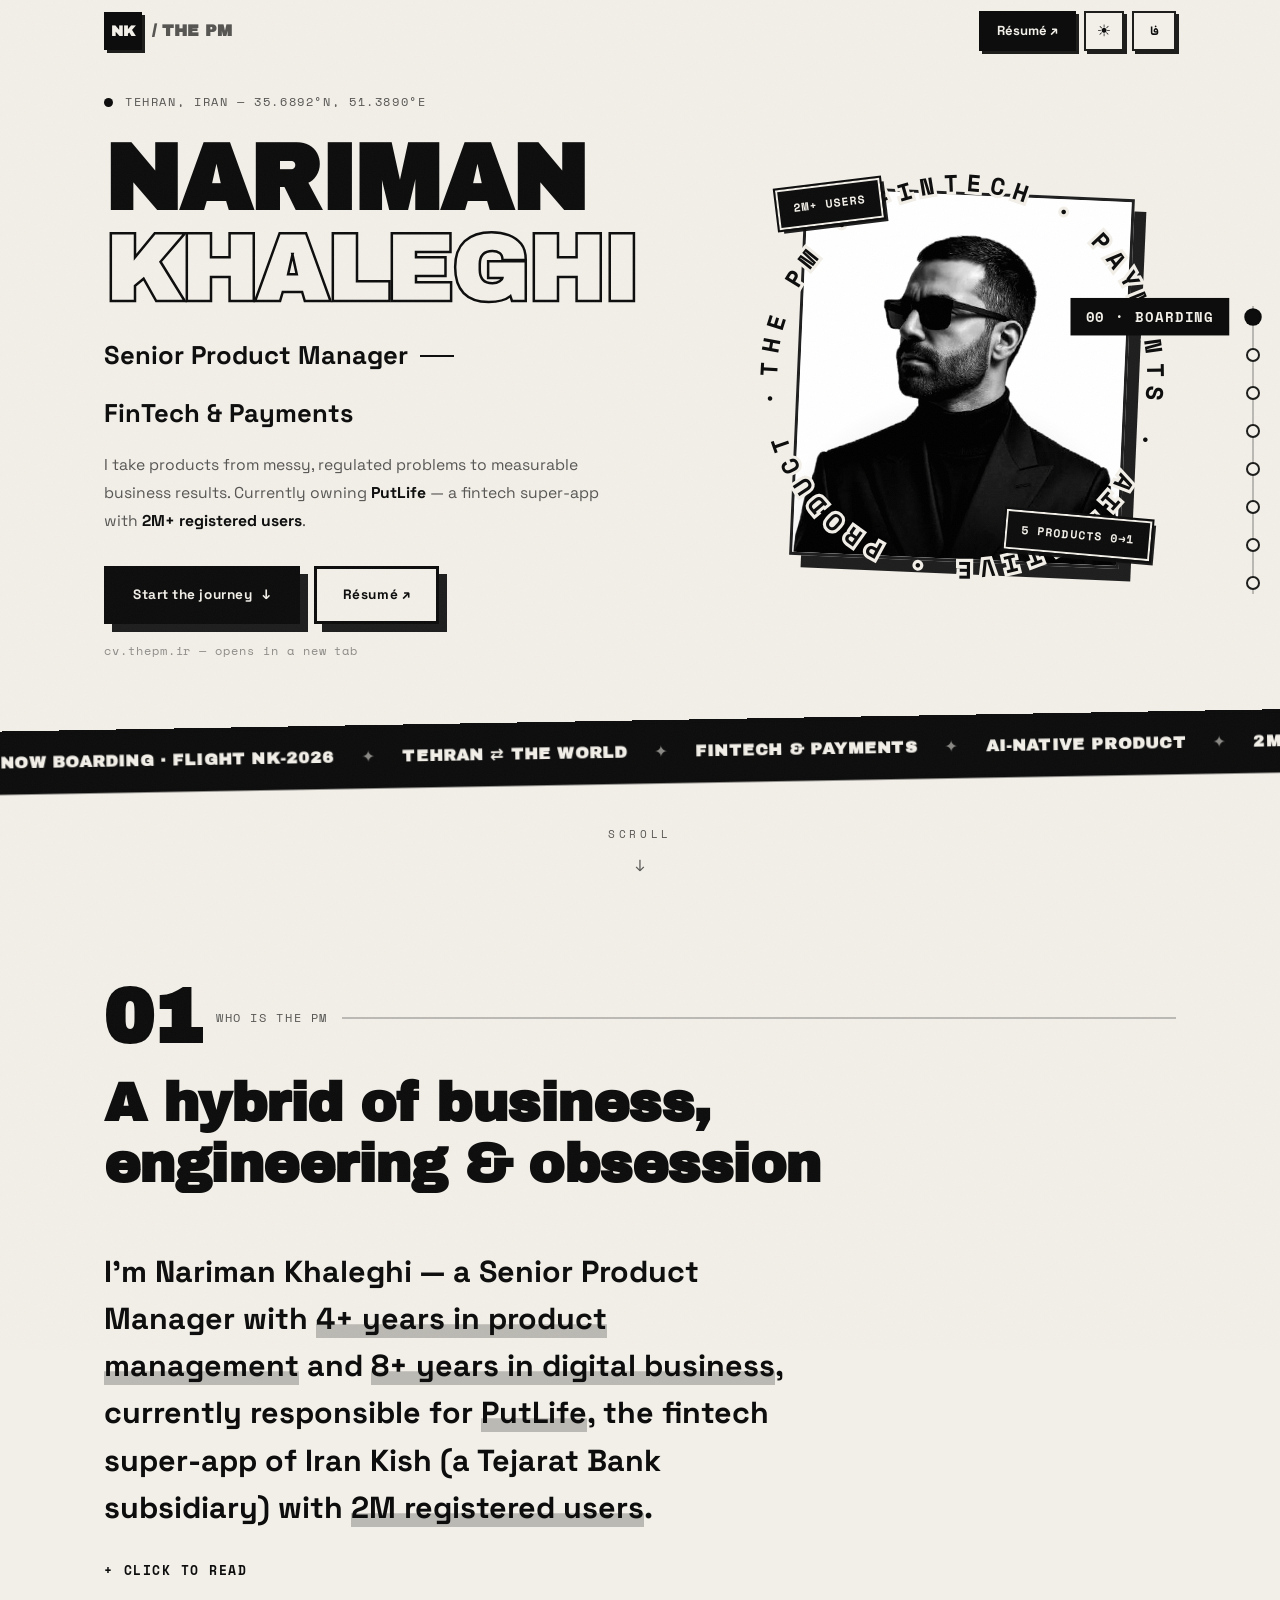
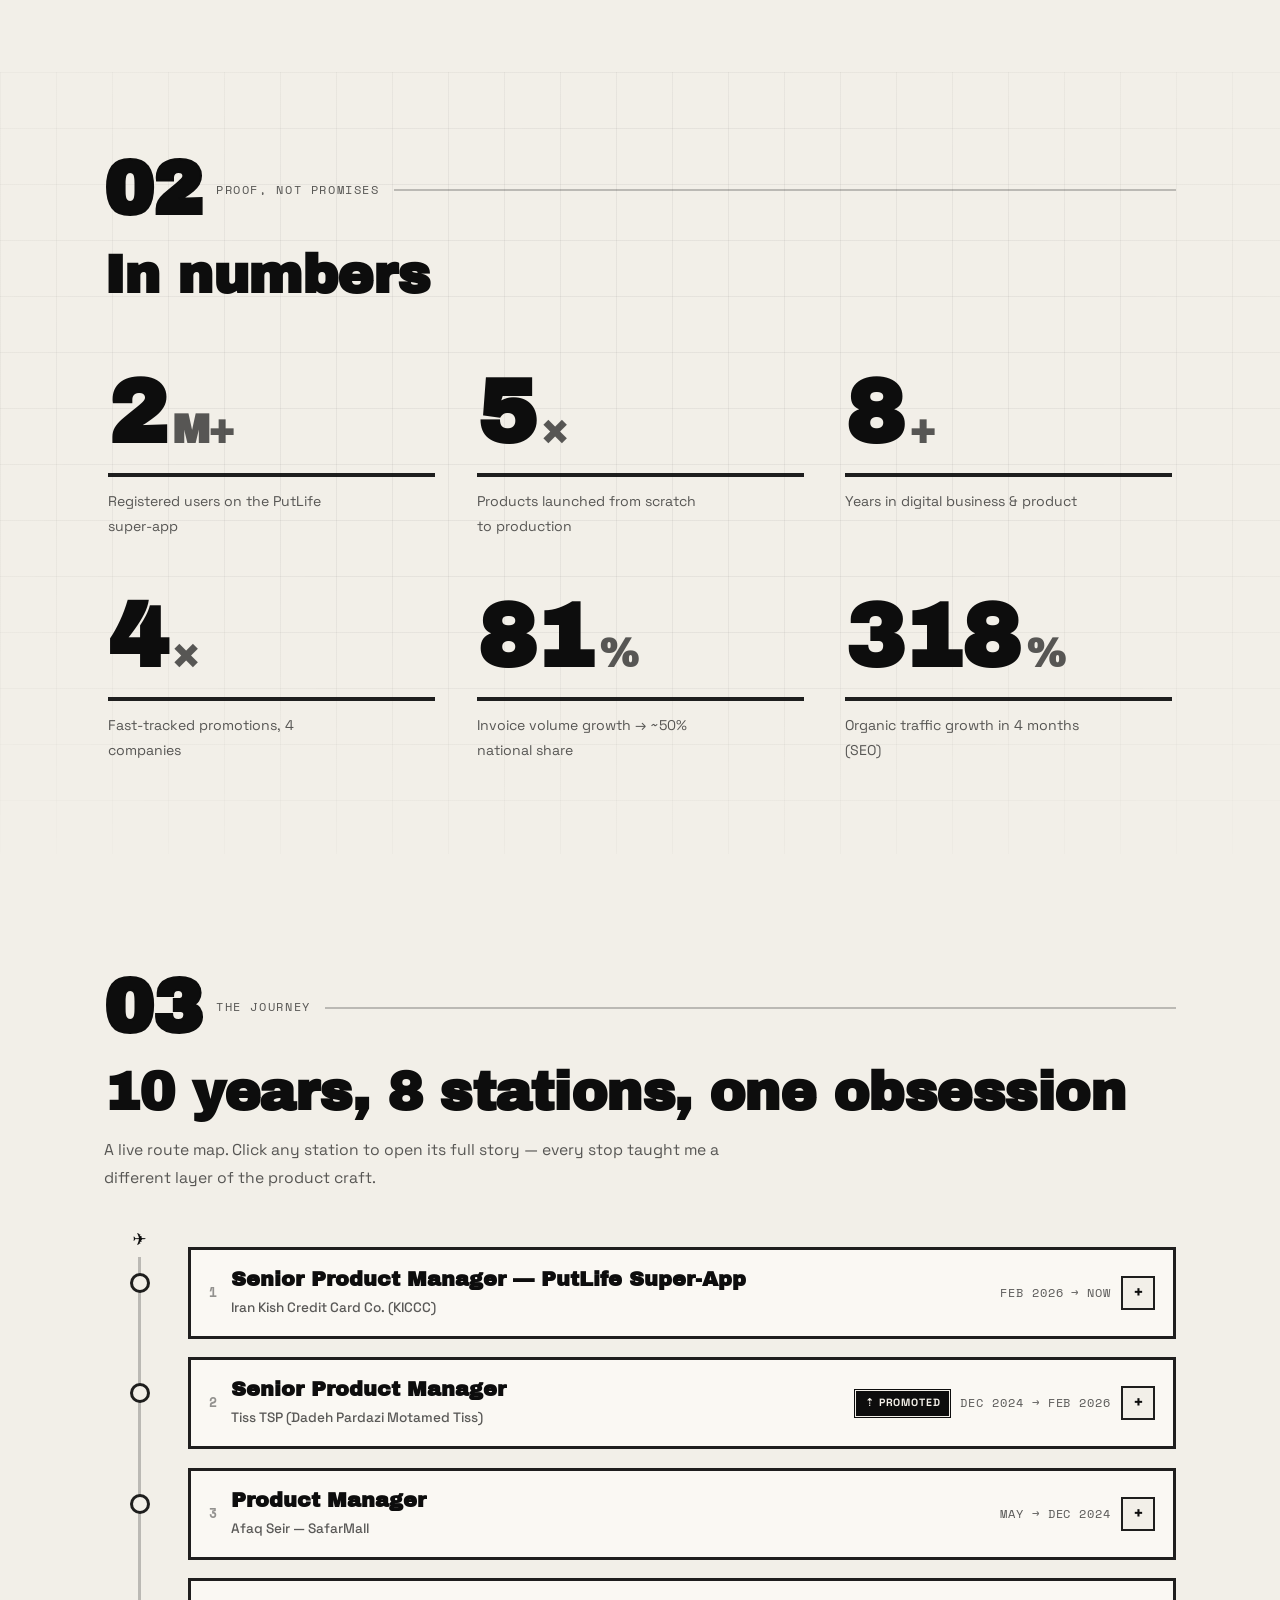
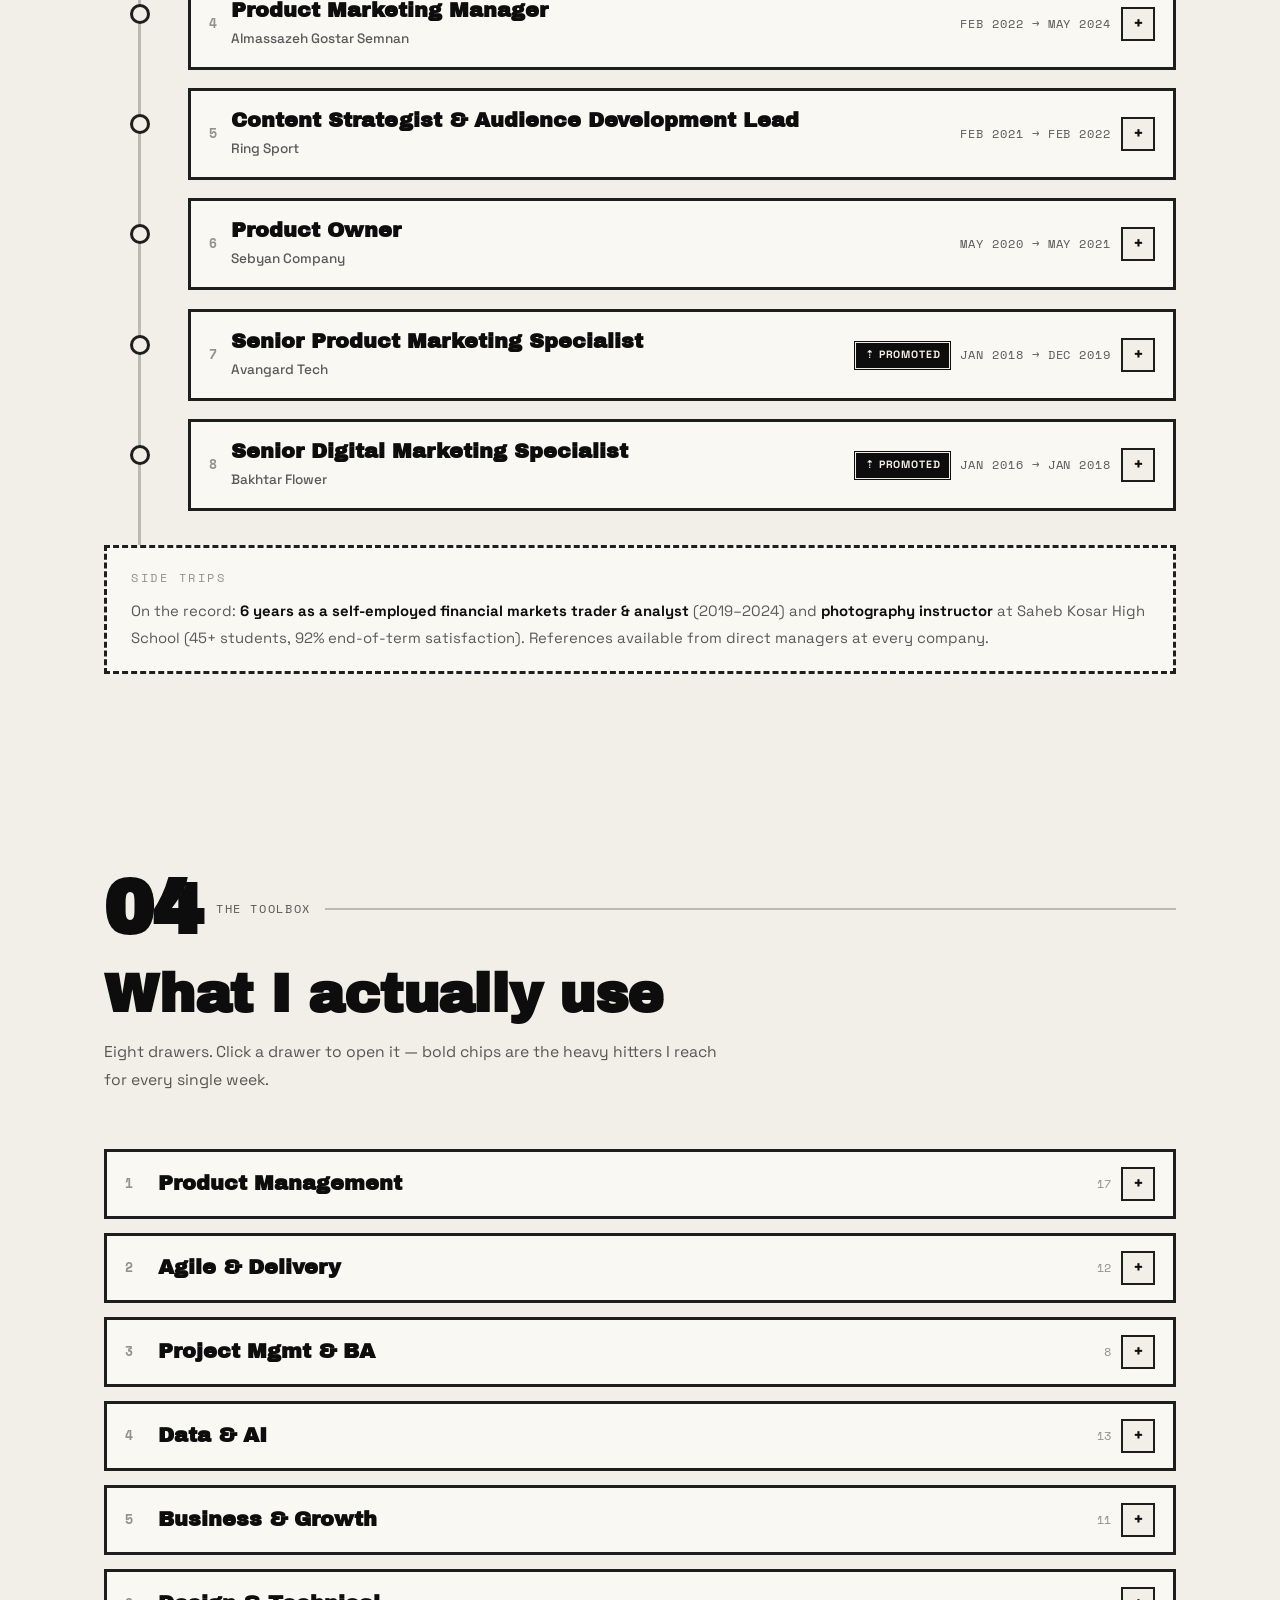
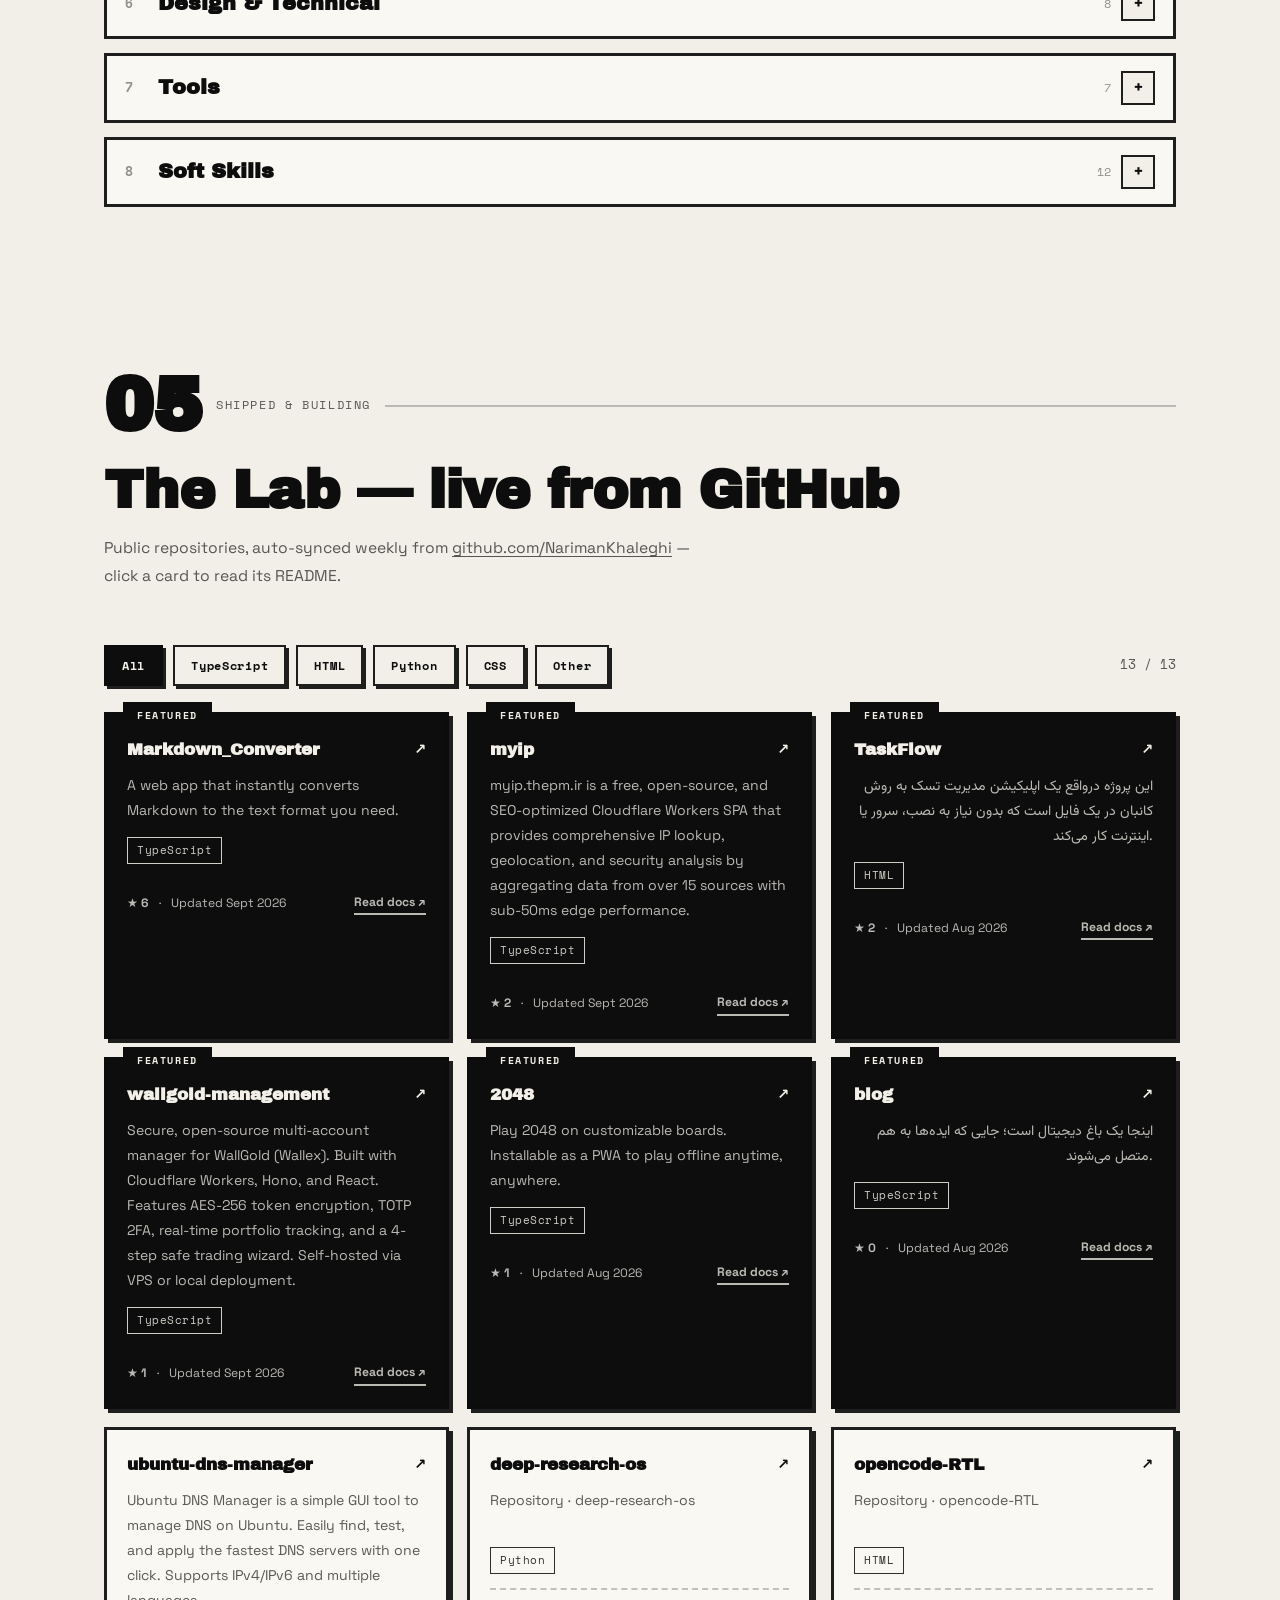
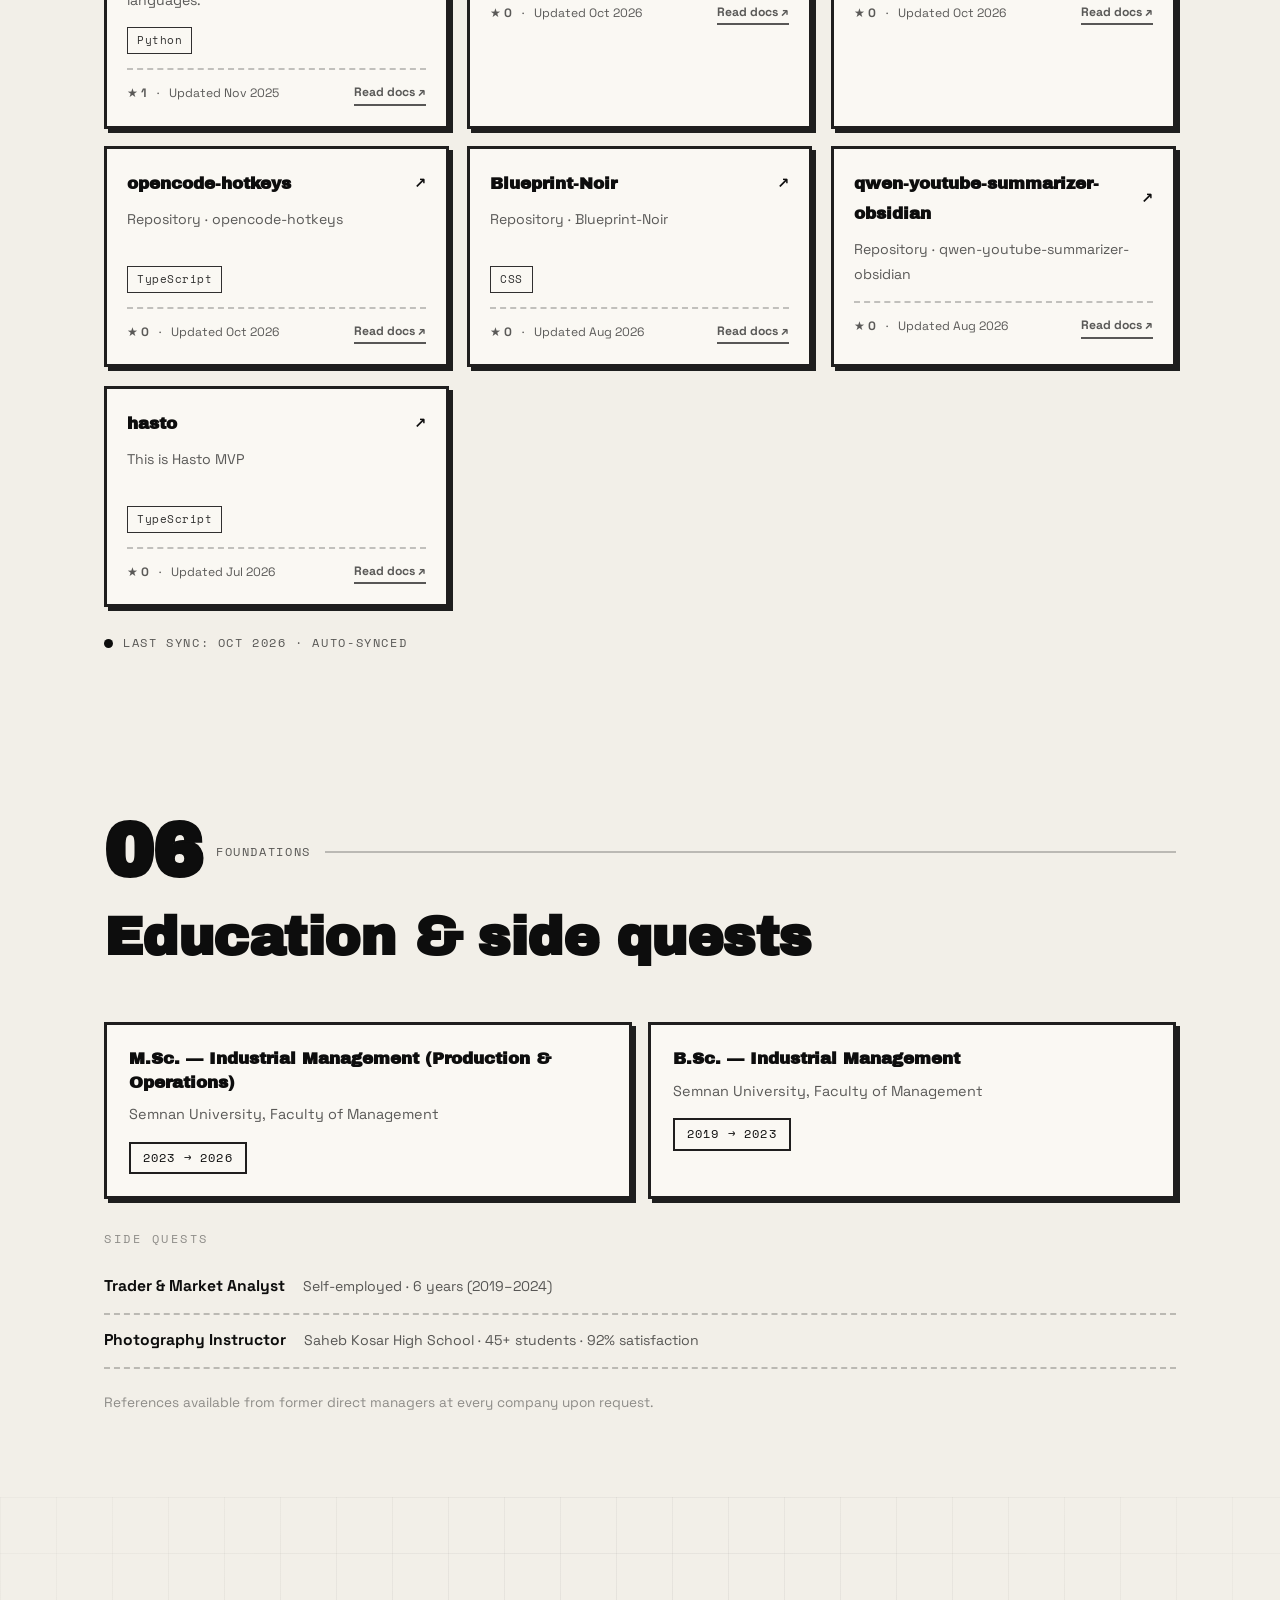
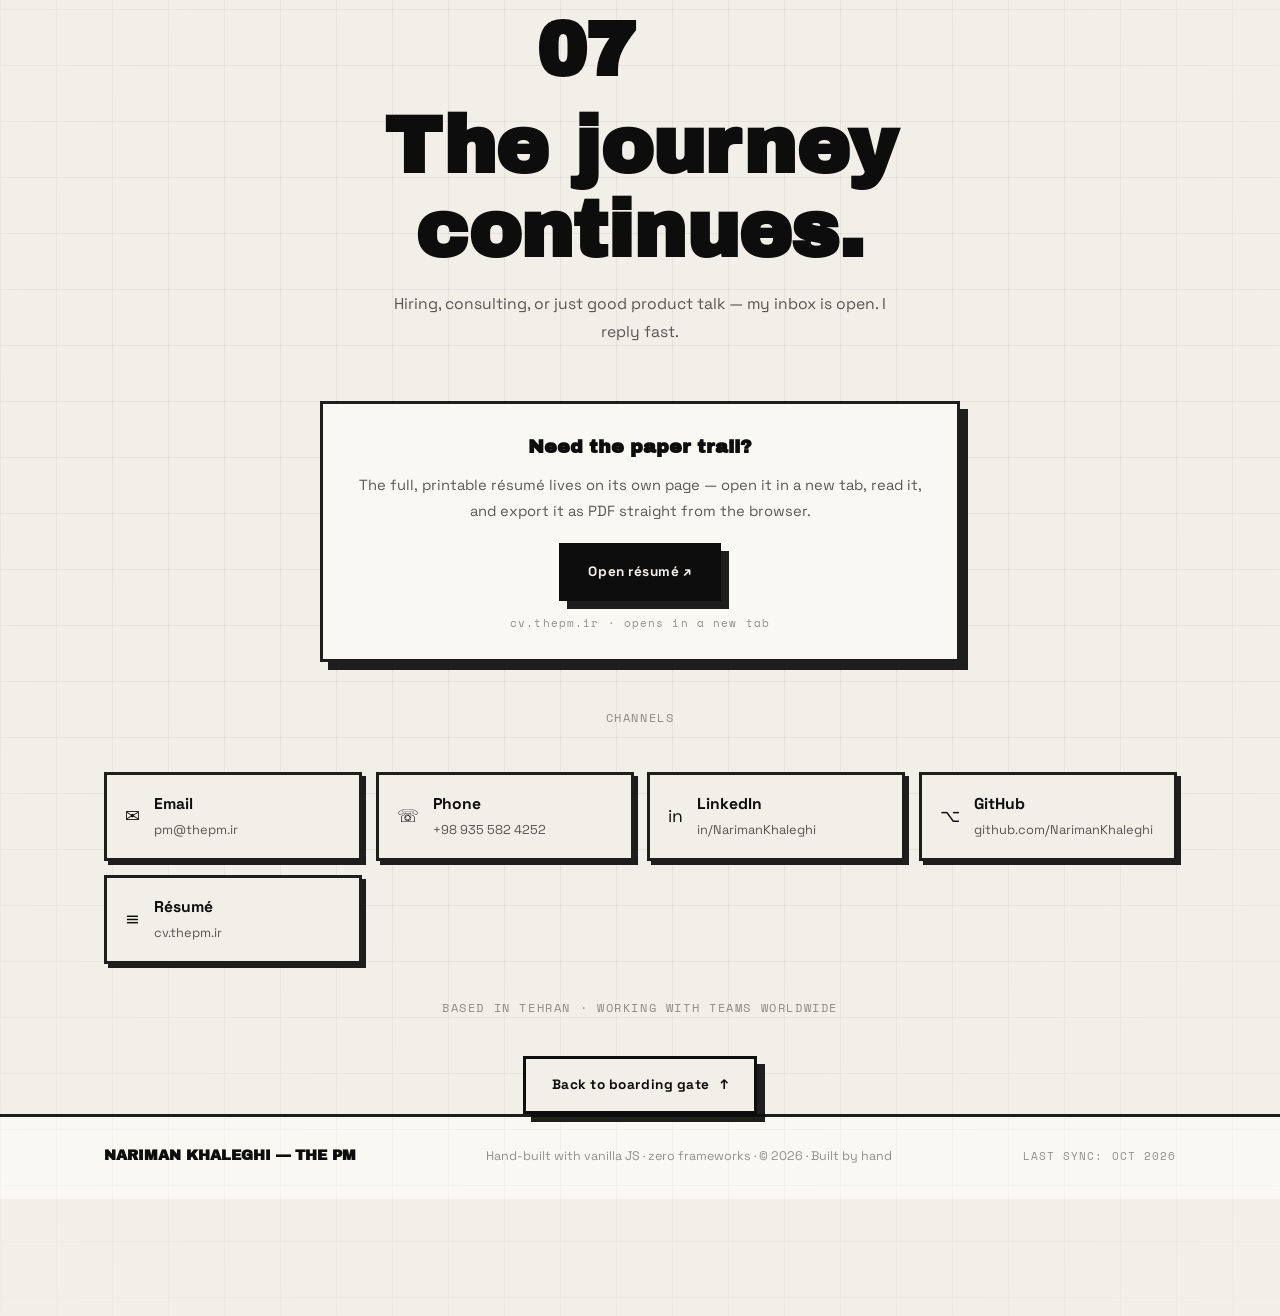
==== commit 193caa7b: "Restructure repo: static portfolio site at root, remove scaffold" ====
--- a/index.html
+++ b/index.html
@@ -1,1271 +1,120 @@
 <!DOCTYPE html>
-<html lang="fa" class="scroll-smooth">
+<html lang="en" dir="ltr" data-lang="en" data-theme="dark">
 <head>
-    <meta charset="UTF-8">
-    <meta name="viewport" content="width=device-width, initial-scale=1.0">
-    <meta name="description" content="رزومه نریمان خالقی - مدیریت محصول، توسعه کسب و کار، بازاریابی دیجیتال، برنامه نویس پایتون | Nariman Khaleghi Resume - Product Management, Business Development, Digital Marketing, Python Programmer">
-    <meta name="keywords" content="نریمان خالقی، رزومه، پورتفولیو، مدیریت محصول، مدیر محصول، توسعه کسب و کار، توسعه دهنده کسب و کار، بازاریابی دیجیتال، استراتژی رشد، نقشه راه محصول، استراتژی کسب و کار، متخصص کسب و کار، برنامه نویس پایتون، پایتون، برنامه‌نویسی، توسعه دهنده، رزومه نریمان خالقی، سایت نریمان خالقی، نریمان خالقی گیت هاب، CV، پورتفولیو توسعه دهنده، Nariman Khaleghi, resume, portfolio, Product Management, Product Manager, Business Development, Digital Marketing, Growth Strategy, Product Roadmap, Business Strategy, Marketing Strategy, Python Programmer, Python, Programming, Developer, Nariman Khaleghi Resume, Nariman Khaleghi Website, Nariman Khaleghi GitHub, CV, Developer Portfolio">
-    <meta name="author" content="Nariman Khaleghi | نریمان خالقی">
-    <meta name="robots" content="index, follow">
-    <meta property="og:title" content="رزومه نریمان خالقی | Nariman Khaleghi Resume">
-    <meta property="og:description" content="رزومه نریمان خالقی - مدیریت محصول، توسعه کسب و کار، بازاریابی دیجیتال، برنامه نویس پایتون | Nariman Khaleghi Resume- Product Management, Business Development, Digital Marketing, Python Programmer">
-    <meta property="og:image" content="images/Nariman-Khaleghi-نریمان-خالقی.jpg">
-    <meta property="og:url" content="https://cv.narimankhaleghi.ir/">
-    <meta property="og:type" content="website">
-    <link rel="canonical" href="https://cv.narimankhaleghi.ir/">
+  <meta charset="UTF-8">
+  <meta name="viewport" content="width=device-width, initial-scale=1, viewport-fit=cover">
+  <title>Nariman Khaleghi — The PM · Senior Product Manager, FinTech &amp; Payments</title>
+  <meta name="description" content="Official site of Nariman Khaleghi (The PM): Senior Product Manager in FinTech & Payments. 2M+ user super-app owner, 5 products launched 0→1, AI-native PM.">
 
-    <title>رزومه نریمان خالقی | Nariman Khaleghi Resume</title>
+  <!-- theme bootstrap: runs BEFORE paint → zero flash -->
+  <script>
+    (function () {
+      var t = "dark";
+      try {
+        t = localStorage.getItem("nk-theme") ||
+          (window.matchMedia && window.matchMedia("(prefers-color-scheme: light)").matches ? "light" : "dark");
+      } catch (e) {}
+      document.documentElement.setAttribute("data-theme", t);
+    })();
+  </script>
+  <meta name="theme-color" content="#0b0b0b">
 
-    <!-- Tailwind CSS CDN -->
-    <script src="https://cdn.tailwindcss.com"></script>
-    <!-- در بخش head فایل HTML -->
-    <script src="https://cdn.jsdelivr.net/particles.js/2.0.0/particles.min.js"></script>
-    <!-- Font Awesome CDN for Icons -->
-    <link rel="stylesheet" href="https://cdnjs.cloudflare.com/ajax/libs/font-awesome/6.0.0-beta3/css/all.min.css">
+  <!-- Open Graph -->
+  <meta property="og:type" content="website">
+  <meta property="og:title" content="Nariman Khaleghi — The PM">
+  <meta property="og:description" content="Senior Product Manager · FinTech & Payments · 2M+ users · 5 products 0→1 · AI-native">
+  <meta property="og:url" content="https://narimankhaleghi.github.io/cv/">
+  <meta property="og:image" content="https://narimankhaleghi.github.io/cv/assets/img/profile.jpg">
+  <meta name="twitter:card" content="summary">
 
-    <!-- Google Fonts for Vazirmatn RD UI FD (Persian) -->
-    <link rel="preconnect" href="https://fonts.googleapis.com">
-    <link rel="preconnect" href="https://fonts.gstatic.com" crossorigin>
-    <!-- <link href="https://fonts.googleapis.com/css2?family=Vazirmatn+RD+UI:wght@100..900&display=swap" rel="stylesheet"> -->
-    <link href="https://cdn.jsdelivr.net/gh/rastikerdar/vazirmatn@v33.003/Vazirmatn-font-face.css" rel="stylesheet" type="text/css" />
-    <!-- Google Fonts for Poppins (English) -->
-    <link href="https://fonts.googleapis.com/css2?family=Poppins:wght@100;200;300;400;500;600;700;800;900&display=swap" rel="stylesheet">
+  <!-- favicon -->
+  <link rel="icon" type="image/svg+xml" href="favicon.svg">
 
-    <style>
-        :root {
-            --bg-color-light: #ffffff;
-            --text-color-light: #000000;
-            --glass-bg-light: rgba(0, 0, 0, 0.1);
-            --border-color-light: rgba(0, 0, 0, 0.2);
-            --active-color-light: rgb(127, 127, 127); /* Active elements in light mode */
-            --active-bg-light: rgb(0, 0, 0);
-        }
+  <!-- Fonts -->
+  <link rel="preconnect" href="https://fonts.googleapis.com">
+  <link rel="preconnect" href="https://fonts.gstatic.com" crossorigin>
+  <link href="https://fonts.googleapis.com/css2?family=Archivo+Black&family=Space+Grotesk:wght@400;500;700&family=Space+Mono:wght@400;700&family=Vazirmatn:wght@300;400;500;700;800;900&display=swap" rel="stylesheet">
 
-        .dark {
-            --bg-color-dark: #000000;
-            --text-color-dark: #ffffff;
-            --glass-bg-dark: rgba(255, 255, 255, 0.1);
-            --border-color-dark: rgba(255, 255, 255, 0.2);
-            --active-color-dark: rgb(127, 127, 127); /* Active elements in dark mode */
-            --active-bg-dark: rgb(255, 255, 255);
-        }
+  <!-- Styles -->
+  <link rel="stylesheet" href="assets/css/tokens.css">
+  <link rel="stylesheet" href="assets/css/base.css">
+  <link rel="stylesheet" href="assets/css/components.css">
+  <link rel="stylesheet" href="assets/css/sections.css">
+  <link rel="stylesheet" href="assets/css/effects.css">
 
-        body {
-            font-family: 'Vazirmatn RD UI', sans-serif; /* Default for Persian */
-            background-color: var(--bg-color-light);
-            color: var(--text-color-light);
-            transition: background-color 0.3s ease, color 0.3s ease;
-        }
+  <!-- Structured data -->
+  <script type="application/ld+json">
+  {
+    "@context": "https://schema.org",
+    "@type": "Person",
+    "name": "Nariman Khaleghi",
+    "alternateName": "The PM",
+    "jobTitle": "Senior Product Manager — FinTech & Payments",
+    "url": "https://narimankhaleghi.github.io/cv/",
+    "email": "mailto:pm@thepm.ir",
+    "image": "assets/img/profile.jpg",
+    "sameAs": [
+      "https://github.com/NarimanKhaleghi",
+      "https://linkedin.com/in/NarimanKhaleghi",
+      "https://cv.thepm.ir"
+    ],
+    "address": { "@type": "PostalAddress", "addressLocality": "Tehran", "addressCountry": "IR" }
+  }
+  </script>
+</head>
+<body>
+  <a class="skip-link" href="#app" data-skip>پرش به محتوا / Skip to content</a>
 
-        li {
-          direction: rtl;
-          text-align: justify;
-          text-justify: inter-word;
-          line-height: 1.5;
-        }
+  <!-- scroll progress -->
+  <div class="progress" aria-hidden="true"><div class="bar"></div></div>
 
-        img {
-          filter: grayscale(100%);
-          transition: filter 0.4s ease; /* برای افکت نرم هنگام هاور */
-        }
+  <!-- custom cursor -->
+  <div class="cursor-dot" aria-hidden="true"></div>
+  <div class="cursor-ring" aria-hidden="true"><span class="cursor-label"></span></div>
 
-        /* وقتی موس روی تصویر می‌ره، رنگ اصلی برمی‌گرده */
-        img:hover {
-          filter: grayscale(0%);
-        }
+  <!-- film grain + theme wipe fallback -->
+  <div class="grain" aria-hidden="true"></div>
+  <div class="wipe" aria-hidden="true"></div>
 
-        body.dark {
-            background-color: var(--bg-color-dark);
-            color: var(--text-color-dark);
-        }
+  <!-- navigation (rendered by JS) -->
+  <header class="nav" id="nav"></header>
 
-        .lang-en body {
-            font-family: 'Poppins', sans-serif; /* For English */
-        }
+  <!-- mobile menu overlay -->
+  <div class="mmenu" id="mmenu" aria-hidden="true"></div>
 
-        .glassmorphism {
-            background-color: var(--glass-bg-light);
-            backdrop-filter: blur(10px);
-            -webkit-backdrop-filter: blur(10px);
-            border: 1px solid var(--border-color-light);
-            border-radius: 1rem;
-            box-shadow: 0 4px 6px rgba(0, 0, 0, 0.1);
-            transition: background-color 0.3s ease, border-color 0.3s ease, box-shadow 0.3s ease;
-        }
+  <!-- the journey -->
+  <main id="app" tabindex="-1"></main>
 
-        .dark .glassmorphism {
-            background-color: var(--glass-bg-dark);
-            border: 1px solid var(--border-color-dark);
-        }
+  <!-- project docs modal -->
+  <div class="modal-root" id="modal" aria-live="polite"></div>
 
-        /* Active/Hover styles for black and white */
-        .active-bw {
-            color: var(--active-color-light);
-            background-color: var(--active-bg-light);
-            border-color: var(--active-color-light);
-        }
-        .dark .active-bw {
-            color: var(--active-color-dark);
-            background-color: var(--active-bg-dark);
-            border-color: var(--active-color-dark);
-        }
+  <!-- config & content (edit these to customize the site) -->
+  <script src="data/config.js"></script>
+  <script src="data/content.en.js"></script>
+  <script src="data/content.fa.js"></script>
 
-        .hover-bw:hover {
-            color: var(--active-color-light);
-            background-color: var(--active-bg-light);
-            transition: all 0.3s ease;
-        }
-        .dark .hover-bw:hover {
-            color: var(--active-color-dark);
-            background-color: var(--active-bg-dark);
-        }
-        .hover-border-bw:hover {
-            border-color: var(--active-color-light);
-            box-shadow: 0 0 8px rgba(0, 0, 0, 0.2);
-            transition: all 0.3s ease;
-        }
-        .dark .hover-border-bw:hover {
-            border-color: var(--active-color-dark);
-            box-shadow: 0 0 8px rgba(255, 255, 255, 0.2);
-        }
+  <!-- core -->
+  <script src="assets/js/core/util.js"></script>
+  <script src="assets/js/core/i18n.js"></script>
+  <script src="assets/js/core/theme.js"></script>
+  <script src="assets/js/core/effects.js"></script>
+  <script src="assets/js/core/cursor.js"></script>
+  <script src="assets/js/core/md.js"></script>
 
-        /* Custom scrollbar for better aesthetics */
-        ::-webkit-scrollbar {
-            width: 8px;
-        }
+  <!-- chapter modules (modular: add/remove freely) -->
+  <script src="assets/js/sections/loader.js"></script>
+  <script src="assets/js/sections/nav.js"></script>
+  <script src="assets/js/sections/cover.js"></script>
+  <script src="assets/js/sections/marquee.js"></script>
+  <script src="assets/js/sections/about.js"></script>
+  <script src="assets/js/sections/numbers.js"></script>
+  <script src="assets/js/sections/journey.js"></script>
+  <script src="assets/js/sections/toolbox.js"></script>
+  <script src="assets/js/sections/lab.js"></script>
+  <script src="assets/js/sections/edu.js"></script>
+  <script src="assets/js/sections/contact.js"></script>
 
-        ::-webkit-scrollbar-track {
-            background: transparent;
-        }
-
-        ::-webkit-scrollbar-thumb {
-            background: rgba(128, 128, 128, 0.5);
-            border-radius: 10px;
-        }
-
-        ::-webkit-scrollbar-thumb:hover {
-            background: rgba(128, 128, 128, 0.7);
-        }
-
-        .dark ::-webkit-scrollbar-thumb {
-            background: rgba(255, 255, 255, 0.3);
-        }
-
-        .dark ::-webkit-scrollbar-thumb:hover {
-            background: rgba(255, 255, 255, 0.5);
-        }
-
-        /* Animations */
-        .fade-in {
-            animation: fadeIn 1s ease-out forwards;
-            opacity: 0;
-        }
-
-        #cursor-effect {
-            position: fixed;
-            top: 0;
-            left: 0;
-            width: 100%;
-            height: 100%;
-            pointer-events: none;
-            z-index: 9999;
-        }
-
-        .cursor-circle {
-            position: absolute;
-            border-radius: 50%;
-            background: transparent;
-            border: 2px solid rgba(0, 0, 0, 0.5);
-            transition: transform 0.1s linear, opacity 0.4s ease;
-            mix-blend-mode: difference;
-        }
-
-        body.dark .cursor-circle {
-            border: 2px solid rgba(255, 255, 255, 0.5);
-        }
-
-        @keyframes fadeIn {
-            from { opacity: 0; transform: translateY(20px); }
-            to { opacity: 1; transform: translateY(0); }
-        }
-
-        .slide-in-right {
-            animation: slideInRight 1s ease-out forwards;
-            opacity: 0;
-        }
-
-        @keyframes slideInRight {
-            from { opacity: 0; transform: translateX(50px); }
-            to { opacity: 1; transform: translateX(0); }
-        }
-
-        .slide-in-left {
-            animation: slideInLeft 1s ease-out forwards;
-            opacity: 0;
-        }
-
-        @keyframes slideInLeft {
-            from { opacity: 0; transform: translateX(-50px); }
-            to { opacity: 1; transform: translateX(0); }
-        }
-
-        .scale-in {
-            animation: scaleIn 0.8s ease-out forwards;
-            opacity: 0;
-            transform: scale(0.8);
-        }
-
-        @keyframes scaleIn {
-            from { opacity: 0; transform: scale(0.8); }
-            to { opacity: 1; transform: scale(1); }
-        }
-
-        /* Hover effects */
-        .hover-grow:hover {
-            transform: scale(1.05);
-            transition: transform 0.3s ease;
-        }
-
-        /* Progress Circle */
-        .progress-circle {
-            position: relative;
-            width: 80px;
-            height: 80px;
-            border-radius: 50%;
-            display: flex;
-            align-items: center;
-            justify-content: center;
-            font-weight: bold;
-            background: conic-gradient(var(--active-color-light) var(--progress), #e0e0e0 0deg);
-            transition: background 0.3s ease;
-        }
-
-        .dark .progress-circle {
-            background: conic-gradient(var(--active-color-dark) var(--progress), #333 0deg);
-        }
-
-        .progress-circle::before {
-            content: '';
-            position: absolute;
-            width: 60px;
-            height: 60px;
-            border-radius: 50%;
-            background-color: var(--bg-color-light);
-            transition: background-color 0.3s ease;
-        }
-
-        .dark .progress-circle::before {
-            background-color: var(--bg-color-dark);
-        }
-
-        .progress-circle span {
-            position: relative;
-            z-index: 1;
-        }
-
-        /* Responsive Navigation */
-        @media (max-width: 768px) {
-            #section{
-
-            }
-            #navbar {
-                margin: 0px;
-                padding: 0px;
-                right: 0px;
-            }
-            #navbar span {
-                display: none; /* Ensure text is hidden on desktop for thin nav */
-            }
-            #nav-item{
-                margin: 0px;
-                padding: 0px;
-                top: 0px;
-                bottom: 0px;
-            }
-            #navbar-left {
-                margin: 0px;
-                padding: 0px;
-                left: 0px;
-            }
-            #navbar-left span {
-                display: none; /* Ensure text is hidden on desktop for thin nav */
-            }
-            #main-content {
-                padding-right: 2.85rem;
-                padding-left: 2.5rem; /* Reset padding for mobile */
-                padding-bottom: 0px;
-            }
-            #header .flex-row-reverse {
-                flex-direction: row; /* Keep order consistent on mobile */
-            }
-            #header .flex-row-reverse > *:first-child {
-                order: 2; /* Move name to center */
-            }
-            #header .flex-row-reverse > *:nth-child(2) {
-                order: 1; /* Move lang to left */
-            }
-            #header .flex-row-reverse > *:nth-child(3) {
-                order: 3; /* Move theme to right */
-            }
-        }
-
-        /* Desktop Navigation */
-        @media (min-width: 769px) {
-            #section{
-
-            }
-            #navbar {
-                margin: 0px;
-                padding: 0px;
-                right: 1px;
-            }
-            #nav-item{
-                margin: 0px;
-                padding: 0px;
-                top: 0px;
-                bottom: 0px;
-            }
-            #navbar span {
-                display: none; /* Ensure text is hidden on desktop for thin nav */
-            }
-            #navbar-left {
-                margin: 0px;
-                padding: 0px;
-                left: 0px;
-            }
-            #nav-item{
-                margin: 0px;
-                padding: 0px;
-                top: 0px;
-                bottom: 0px;
-            }
-            #navbar-left span {
-                display: none; /* Ensure text is hidden on desktop for thin nav */
-            }
-            #main-content {
-                padding-bottom: 0px; /* Add padding to main content to prevent overlap */
-            }
-        }
-    </style>
-</head>
-<!--<body class="text-gray-900 dark:text-gray-100 transition-colors duration-300"></body>-->
-<body>
-    <div id="particles-js" class="fixed top-0 left-0 w-full h-full z-0"></div>
-    <div id="cursor-effect">
-        <div class="cursor-circle" id="circle1"></div>
-        <div class="cursor-circle" id="circle2"></div>
-        <div class="cursor-circle" id="circle3"></div>
-    </div>
-    <!-- Welcome Pop-up -->
-    <div id="welcome-popup" class="fixed inset-0 bg-black bg-opacity-50 flex items-center justify-center z-[100] fade-in">
-        <div class="glassmorphism p-4 rounded-2xl shadow-lg max-w-md w-full text-center scale-in">
-            <h2 class="text-2xl font-bold mb-6" data-lang-fa="خوش آمدید!" data-lang-en="Welcome!">خوش آمدید!</h2>
-
-            <div class="mb-6 flex items-center justify-center">
-                <span class="text-lg font-medium mr-0" data-lang-fa="زبان:" data-lang-en="Language:">زبان:</span>
-                <div class="flex items-center glassmorphism p-4 rounded-full">
-                    <button id="lang-fa-btn" class="px-4 py-10 rounded-full text-sm font-semibold hover-bw transition-all duration-300" data-lang="fa">
-                        <i class="fas fa-globe"></i> فارسی
-                    </button>
-                    <button id="lang-en-btn" class="px-4 py-10 rounded-full text-sm font-semibold hover-bw transition-all duration-300" data-lang="en">
-                        <i class="fas fa-globe"></i> EN
-                    </button>
-                </div>
-            </div>
-
-            <div class="mb-8 flex items-center justify-center">
-                <span class="text-lg font-medium mr-0" data-lang-fa="تم:" data-lang-en="Theme:">تم:</span>
-                <div class="flex items-center glassmorphism p-4 rounded-full">
-                    <button id="theme-light-btn" class="px-4 py-10 rounded-full text-sm font-semibold hover-bw transition-all duration-300" data-theme="light">
-                        <i class="fas font-medium fa-sun" data-lang-fa=" لایت" data-lang-en=" Light"></i>
-                    </button>
-                    <button id="theme-dark-btn" class="px-4 py-10 rounded-full text-sm font-semibold hover-bw transition-all duration-300" data-theme="dark">
-                        <i class="fas font-medium fa-moon" data-lang-fa=" دارک" data-lang-en=" Dark"></i>
-                    </button>
-                </div>
-            </div>
-
-            <button id="enter-btn" class="bg-black text-white dark:bg-white dark:text-black px-8 py-10 rounded-full text-lg font-semibold hover-grow transition-all duration-300 shadow-lg" data-lang-fa="ورود" data-lang-en="Enter">ورود</button>
-        </div>
-    </div>
-
-    <!-- Header -->
-    <header id="header" class="fixed top-3 left-3 right-3 z-40 glassmorphism p-4 flex items-center justify-between h-16 transition-all duration-300">
-        <!-- Language Switch (Left) -->
-        <div class="flex items-center">
-            <button id="header-lang-switch" class="p-1 rounded-full hover-bw transition-all duration-300 text-xl">
-                <i class="fas fa-globe"></i>
-            </button>
-        </div>
-
-        <!-- Name (Center) -->
-        <h1 id="header-name" class="text-1xl font-bold transition-all duration-300" data-lang-fa="رزومه نریمان خالقی" data-lang-en="Nariman Khaleghi CV">نریمان خالقی</h1>
-
-        <!-- Theme Switch (Right) -->
-        <div class="flex items-center">
-            <button id="header-theme-switch" class="p-1 rounded-full hover-bw transition-all duration-300 text-xl">
-                <i class="fas fa-moon"></i>
-            </button>
-        </div>
-    </header>
-
-    <!-- Main Content -->
-    <main id="main-content" class="container mx-auto px-4 py-10 min-h-screen relative">
-        <!-- Navigation Bar (Right, fixed) -->
-        <nav id="navbar" class="fixed top-1/2 transform -translate-y-1/2 z-30 glassmorphism p-1 rounded-full flex flex-col items-center space-y-1 transition-all duration-300">
-            <a href="#profile" class="nav-item p-1 rounded-full hover-bw transition-all duration-300 flex items-center" data-section="profile">
-                <i class="fas fa-user text-xl"></i>
-                <span class="ml-0 hidden md:inline" data-lang-fa="پروفایل" data-lang-en="Profile">پروفایل</span>
-            </a>
-            <a href="#experience" class="nav-item p-1 rounded-full hover-bw transition-all duration-300 flex items-center" data-section="experience">
-                <i class="fas fa-briefcase text-xl"></i>
-                <span class="ml-0 hidden md:inline" data-lang-fa="سوابق کاری" data-lang-en="Experience">سوابق کاری</span>
-            </a>
-            <a href="#education" class="nav-item p-1 rounded-full hover-bw transition-all duration-300 flex items-center" data-section="education">
-                <i class="fas fa-graduation-cap text-xl"></i>
-                <span class="ml-0 hidden md:inline" data-lang-fa="تحصیلات" data-lang-en="Education">تحصیلات</span>
-            </a>
-            <a href="#languages" class="nav-item p-1 rounded-full hover-bw transition-all duration-300 flex items-center" data-section="languages">
-                <i class="fas fa-language text-xl"></i>
-                <span class="ml-0 hidden md:inline" data-lang-fa="زبان‌ها" data-lang-en="Languages">زبان‌ها</span>
-            </a>
-            <a href="#projects" class="nav-item p-1 rounded-full hover-bw transition-all duration-300 flex items-center" data-section="projects">
-                <i class="fas fa-project-diagram text-xl"></i>
-                <span class="ml-0 hidden md:inline" data-lang-fa="پروژه‌ها" data-lang-en="Projects">پروژه‌ها</span>
-            </a>
-            <a href="#hard-skills" class="nav-item p-1 rounded-full hover-bw transition-all duration-300 flex items-center" data-section="hard-skills">
-                <i class="fas fa-laptop-code text-xl"></i>
-                <span class="ml-0 hidden md:inline" data-lang-fa="مهارت‌های سخت" data-lang-en="Hard Skills">مهارت‌های سخت</span>
-            </a>
-            <a href="#soft-skills" class="nav-item p-1 rounded-full hover-bw transition-all duration-300 flex items-center" data-section="soft-skills">
-                <i class="fas fa-handshake text-xl"></i>
-                <span class="ml-0 hidden md:inline" data-lang-fa="مهارت‌های نرم" data-lang-en="Soft Skills">مهارت‌های نرم</span>
-            </a>
-            <a href="#certificates" class="text-center hover-bw hover-grow rounded-full transition-all duration-300 flex items-center p-1 nav-item" data-section="certificates">
-                <i class="fas fa-certificate text-xl"></i>
-                <span class="ml-0 hidden md:inline" data-lang-fa="مدارک" data-lang-en="Certificates">مدارک</span>
-            </a>
-        </nav>
-        <nav id="navbar-left" class="fixed left-4 top-1/2 transform -translate-y-1/2 z-30 glassmorphism p-1 rounded-full flex flex-col items-center space-y-1 transition-all duration-300">
-            <a href="tel:+989123456789" class="text-center hover-bw hover-grow rounded-full transition-all duration-300 flex items-center p-1 nav-item"><i class="fas fa-phone text-xl"></i></a>
-            <a href="mailto:your.email@example.com" class="hover-bw hover-grow rounded-full transition-all duration-300 flex items-center p-1 nav-item"><i class="fas fa-envelope text-xl"></i></a>
-            <a href="https://yourwebsite.com" target="_blank" class="hover-bw hover-grow rounded-full transition-all duration-300 flex items-center p-1 nav-item"><i class="fas fa-globe text-xl"></i></a>
-            <a href="https://github.com/yourusername" target="_blank" class="hover-bw hover-grow rounded-full transition-all duration-300 flex items-center p-1 nav-item"><i class="fab fa-github text-xl"></i></a>
-            <a href="https://linkedin.com/in/yourusername" target="_blank" class="hover-bw hover-grow rounded-full transition-all duration-300 flex items-center p-1 nav-item"><i class="fab fa-linkedin text-xl"></i></a>
-<!--        <a href="https://instagram.com/yourusername" target="_blank" class="hover-bw hover-grow rounded-full transition-all duration-300 flex items-center p-1 nav-item"><i class="fab fa-instagram text-xl"></i></a>
-            <a href="https://t.me/yourusername" target="_blank" class="hover-bw hover-grow rounded-full transition-all duration-300 flex items-center p-1 nav-item"><i class="fab fa-telegram text-xl"></i></a>
-            <a href="https://wa.me/989123456789" target="_blank" class="hover-bw hover-grow rounded-full transition-all duration-300 flex items-center p-1 nav-item"><i class="fab fa-whatsapp text-xl"></i></a>
-            <a href="https://x.com/yourusername" target="_blank" class="hover-bw hover-grow rounded-full transition-all duration-300 flex items-center p-1 nav-item"><i class="fab fa-twitter text-xl"></i></a>-->
-        </nav>
-
-        <!-- <section id="profile" class="mb-1 py-10 fade-in" style="animation-delay: 0.2s;"> -->
-        <section id="profile" class="mb-1 py-20 fade-in" style="animation-delay: 0.2s;">
-            <h2 class="text-6xl font-extrabold text-center mb-12" data-lang-fa="درباره من" data-lang-en="About Me">درباره من</h2>
-            <div class="glassmorphism p-4 rounded-2xl max-w-2xl mx-auto text-center hover-border-bw hover-grow">
-                <img src="images/Nariman-Khaleghi-نریمان-خالقی.jpg" alt="Nariman Khaleghi Profile" class="w-60 h-60 rounded-full mx-auto mb-6 object-cover border-4 border-black dark:border-white shadow-lg">
-                <h3 class="text-3xl font-bold mb-4" data-lang-fa="نریمان خالقی" data-lang-en="Nariman Khaleghi">نریمان خالقی</h3>
-                <p class="text-lg mb-6" data-lang-fa="ایجاد پیوند استراتژیک میان فناوری، اهداف کسب‌وکار و نوآوری در بازار. من یک متخصص میان‌رشته‌ای هستم که تخصص اصلی‌ام در مدیریت محصول استراتژیک، توسعه کسب‌وکار و بازاریابی دیجیتال عملکرد محور ریشه دارد. این مجموعه‌ی مهارت‌ها را برای شتاب‌دهی رشد و دستیابی به نتایج ملموس در صنایع حساسی مانند صنعت مالی (FinTech)، توسعه محصول در صنعت سفر، مصالح ساختمانی و توسعه نرم‌افزار به کار می‌گیرم." data-lang-en="Strategic Nexus: Connecting Technology, Business Objectives, and Market Innovation. I am a cross-functional professional whose core expertise lies in Strategic Product Management, Business Development, and Performance Digital Marketing. I leverage this skill set to accelerate growth and drive measurable results across critical sectors, including Financial Services (FinTech), Product Development in the Travel Industry, Construction Materials, and Software Development.">ایجاد پیوند استراتژیک میان فناوری، اهداف کسب‌وکار و نوآوری در بازار. من یک متخصص میان‌رشته‌ای هستم که تخصص اصلی‌ام در مدیریت محصول استراتژیک، توسعه کسب‌وکار و بازاریابی دیجیتال عملکرد محور ریشه دارد. این مجموعه‌ی مهارت‌ها را برای شتاب‌دهی رشد و دستیابی به نتایج ملموس در صنایع حساسی مانند صنعت مالی (FinTech)، توسعه محصول در صنعت سفر، مصالح ساختمانی و توسعه نرم‌افزار به کار می‌گیرم.</p>
-<!--                 <div class="flex justify-center space-x-6 rtl:space-x-reverse text-1xl">
-                    <a href="tel:+989123456789" class="hover-bw hover-grow transition-all duration-300"><i class="fas fa-phone"></i></a>
-                    <a href="mailto:your.email@example.com" class="hover-bw hover-grow transition-all duration-300"><i class="fas fa-envelope"></i></a>
-                    <a href="https://yourwebsite.com" target="_blank" class="hover-bw hover-grow transition-all duration-300"><i class="fas fa-globe"></i></a>
-                    <a href="https://github.com/yourusername" target="_blank" class="hover-bw hover-grow transition-all duration-300"><i class="fab fa-github"></i></a>
-                    <a href="https://linkedin.com/in/yourusername" target="_blank" class="hover-bw hover-grow transition-all duration-300"><i class="fab fa-linkedin"></i></a>
-                    <a href="https://instagram.com/yourusername" target="_blank" class="hover-bw hover-grow transition-all duration-300"><i class="fab fa-instagram"></i></a>
-                    <a href="https://t.me/yourusername" target="_blank" class="hover-bw hover-grow transition-all duration-300"><i class="fab fa-telegram"></i></a>
-                    <a href="https://wa.me/989123456789" target="_blank" class="hover-bw hover-grow transition-all duration-300"><i class="fab fa-whatsapp"></i></a>
-                    <a href="https://x.com/yourusername" target="_blank" class="hover-bw hover-grow transition-all duration-300"><i class="fab fa-twitter"></i></a>
-                </div> -->
-            </div>
-        </section>
-
-        <section id="experience" class="mb-1 py-10 fade-in" style="animation-delay: 0.4s;">
-            <h2 class="text-4xl font-extrabold text-center mb-12" data-lang-fa="سوابق کاری من" data-lang-en="My Work Experience">سوابق کاری من</h2>
-            <div class="relative max-w-7xl mx-auto">
-                <!-- Roadmap Line -->
-                <div class="absolute hidden md:block w-1 bg-gray-300 dark:bg-gray-700 h-full left-1/2 transform -translate-x-1/2 rounded-full"></div>
-
-                <!-- Experience Item 1 -->
-                <div class="mb-12 flex flex-col md:flex-row items-center md:justify-between w-full animate-on-scroll slide-in-left">
-                    <div class="md:w-5/12 glassmorphism p-4 rounded-2xl hover-border-bw hover-grow cursor-pointer" onclick="openModal('experience-1-modal')">
-                        <div class="flex items-center mb-4">
-                            <img src="images/Nariman-Khaleghi-نریمان-خالقی.jpg" alt="Company Logo" class="w-12 h-12 rounded-full mr-1 ml-1">
-                            <div>
-                                <h3 class="text-xl font-semibold" data-lang-fa="توسعه دهنده ارشد وب" data-lang-en="Senior Web Developer">توسعه دهنده ارشد وب</h3>
-                                <p class="text-gray-600 dark:text-gray-400" data-lang-fa="شرکت الف" data-lang-en="Company A">شرکت الف</p>
-                            </div>
-                        </div>
-                        <p class="text-sm text-gray-500 dark:text-gray-400 mb-4" data-lang-fa="فروردین ۱۴۰۰ - اسفند ۱۴۰۲" data-lang-en="April 2021 - March 2024">فروردین ۱۴۰۰ - اسفند ۱۴۰۲</p>
-                        <p data-lang-fa="طراحی و توسعه سیستم‌های بک‌اند و فرانت‌اند برای پروژه‌های بزرگ..." data-lang-en="Designed and developed backend and frontend systems for large-scale projects...">طراحی و توسعه سیستم‌های بک‌اند و فرانت‌اند برای پروژه‌های بزرگ...</p>
-                        <span class="text-black dark:text-white text-sm mt-0 block" data-lang-fa="بیشتر بخوانید" data-lang-en="Read More">بیشتر بخوانید</span>
-                    </div>
-                    <div class="hidden md:block w-1/12 text-center">
-                        <div class="w-4 h-4 bg-black dark:bg-white rounded-full mx-auto"></div>
-                    </div>
-                    <div class="md:w-5/12"></div>
-                </div>
-
-                <div class="mb-12 flex flex-col md:flex-row items-center md:justify-between w-full animate-on-scroll slide-in-left">
-                    <div class="md:w-5/12 glassmorphism p-4 rounded-2xl hover-border-bw hover-grow cursor-pointer" onclick="openModal('experience-1-modal')">
-                        <div class="flex items-center mb-4">
-                            <img src="images/avangardtech.png" alt="Avangardtech Logo" class="w-12 h-12 rounded-full mr-1 ml-1">
-                            <div>
-                                <h3 class="text-xl font-semibold" data-lang-fa="توسعه دهنده ارشد وب" data-lang-en="Senior Web Developer">توسعه دهنده ارشد وب</h3>
-                                <p class="text-gray-600 dark:text-gray-400" data-lang-fa="شرکت الف" data-lang-en="Company A">شرکت الف</p>
-                            </div>
-                        </div>
-                        <p class="text-sm text-gray-500 dark:text-gray-400 mb-4" data-lang-fa="فروردین ۱۴۰۰ - اسفند ۱۴۰۲" data-lang-en="April 2021 - March 2024">فروردین ۱۴۰۰ - اسفند ۱۴۰۲</p>
-                        <p data-lang-fa="طراحی و توسعه سیستم‌های بک‌اند و فرانت‌اند برای پروژه‌های بزرگ..." data-lang-en="Designed and developed backend and frontend systems for large-scale projects...">طراحی و توسعه سیستم‌های بک‌اند و فرانت‌اند برای پروژه‌های بزرگ...</p>
-                        <span class="text-black dark:text-white text-sm mt-0 block" data-lang-fa="بیشتر بخوانید" data-lang-en="Read More">بیشتر بخوانید</span>
-                    </div>
-                    <div class="hidden md:block w-1/12 text-center">
-                        <div class="w-4 h-4 bg-black dark:bg-white rounded-full mx-auto"></div>
-                    </div>
-                    <div class="md:w-5/12"></div>
-                </div>
-
-                <!-- Experience Item 2 -->
-                <div class="mb-12 flex flex-col md:flex-row items-center md:justify-between w-full animate-on-scroll slide-in-right">
-                    <div class="md:w-5/12"></div>
-                    <div class="hidden md:block w-1/12 text-center">
-                        <div class="w-4 h-4 bg-black dark:bg-white rounded-full mx-auto"></div>
-                    </div>
-                    <div class="md:w-5/12 glassmorphism p-4 rounded-2xl hover-border-bw hover-grow cursor-pointer" onclick="openModal('experience-2-modal')">
-                        <div class="flex items-center mb-4">
-                            <img src="https://via.placeholder.com/50" alt="Company Logo" class="w-12 h-12 rounded-full mr-1 ml-1">
-                            <div>
-                                <h3 class="text-xl font-semibold" data-lang-fa="توسعه دهنده فرانت‌اند" data-lang-en="Frontend Developer">توسعه دهنده فرانت‌اند</h3>
-                                <p class="text-gray-600 dark:text-gray-400" data-lang-fa="شرکت ب" data-lang-en="Company B">شرکت ب</p>
-                            </div>
-                        </div>
-                        <p class="text-sm text-gray-500 dark:text-gray-400 mb-4" data-lang-fa="مهر ۱۳۹۸ - اسفند ۱۳۹۹" data-lang-en="October 2019 - March 2021">مهر ۱۳۹۸ - اسفند ۱۳۹۹</p>
-                        <p data-lang-fa="پیاده‌سازی رابط کاربری با React و Vue.js، بهینه‌سازی عملکرد وب‌سایت..." data-lang-en="Implemented user interfaces with React and Vue.js, optimized website performance...">پیاده‌سازی رابط کاربری با React و Vue.js، بهینه‌سازی عملکرد وب‌سایت...</p>
-                        <span class="text-black dark:text-white text-sm mt-0 block" data-lang-fa="بیشتر بخوانید" data-lang-en="Read More">بیشتر بخوانید</span>
-                    </div>
-                </div>
-                <!-- Add more experience items as needed -->
-            </div>
-        </section>
-
-        <section id="education" class="py-10 fade-in" style="animation-delay: 0.6s;">
-            <h2 class="text-4xl font-extrabold text-center mb-5" data-lang-fa="تحصیلات من" data-lang-en="My Education">تحصیلات من</h2>
-            <div class="grid grid-cols-1 md:grid-cols-2 lg:grid-cols-2 gap-2 max-w-5xl mx-auto justify-items-center">
-                <!-- Education Item 1 -->
-                <div class="glassmorphism p-4 rounded-2xl hover-border-bw hover-grow animate-on-scroll scale-in cursor-pointer w-full max-w-sm text-center" style="animation-delay: 0.2s;" onclick="openModal('education-1-modal')">
-                    <h3 class="text-xl font-black mb-2" data-lang-fa="کارشناسی ارشد" data-lang-en="Master's degree">کارشناسی ارشد</h3>
-                    <h4 class="text-xl font-bold mb-2" data-lang-fa="رشته مدیریت صنعتی" data-lang-en="Industrial Management">رشته مدیریت صنعتی</h4>
-                    <p class="text-gray-600 dark:text-gray-400 mb-2" data-lang-fa="دانشگاه دولتی سمنان" data-lang-en="Semnan University">دانشگاه دولتی سمنان</p>
-                    <p class="text-sm text-gray-500 dark:text-gray-400 mb-4" data-lang-fa="شهریور 1405" data-lang-en="Aug 2025">شهریور 1405</p>
-                    <span class="text-black dark:text-white text-sm mt-0 block" data-lang-fa="بیشتر بخوانید" data-lang-en="Read More">Read More</span>
-                </div>
-                <!-- Education Item 2 -->
-                <div class="glassmorphism p-4 rounded-2xl hover-border-bw hover-grow animate-on-scroll scale-in cursor-pointer w-full max-w-sm text-center" style="animation-delay: 0.2s;" onclick="openModal('education-2-modal')">
-                    <h3 class="text-xl font-semibold mb-2" data-lang-fa="کارشناسی" data-lang-en="Bachelor's degree">کارشناسی</h3>
-                    <h4 class="text-xl font-bold mb-2" data-lang-fa="رشته مدیریت صنعتی" data-lang-en="Industrial Management">رشته مدیریت صنعتی</h4>
-                    <p class="text-gray-600 dark:text-gray-400 mb-2" data-lang-fa="دانشگاه دولتی سمنان" data-lang-en="Semnan University">دانشگاه دولتی سمنان</p>
-                    <p class="text-sm text-gray-500 dark:text-gray-400 mb-4" data-lang-fa="شهریور 1402" data-lang-en="Aug 2023">شهریور 1402</p>
-                    <span class="text-black dark:text-white text-sm mt-0 block" data-lang-fa="بیشتر بخوانید" data-lang-en="Read More">بیشتر بخوانید</span>
-                </div>
-                <!-- Education Item 3 -->
-                <!-- Add more education items as needed -->
-            </div>
-        </section>
-
-        <section id="languages" class="mb-1 py-10 fade-in" style="animation-delay: 0.8s;">
-            <h2 class="text-4xl font-extrabold text-center mb-12" data-lang-fa="زبان‌هایی که مسلط هستم" data-lang-en="Languages I Master">زبان‌هایی که مسلط هستم</h2>
-            <div class="grid grid-cols-1 md:grid-cols-2 lg:grid-cols-2 gap-2 max-w-5xl mx-auto justify-items-center">
-                <!-- Language Item 1 -->
-                <div class="glassmorphism p-4 rounded-2xl text-center hover-border-bw hover-grow animate-on-scroll scale-in w-full max-w-sm">
-                    <h3 class="text-xl font-semibold mb-4" data-lang-fa="فارسی" data-lang-en="Persian">فارسی</h3>
-                    <div class="flex justify-around mb-4">
-                        <div class="flex flex-col items-center">
-                            <div class="progress-circle" style="--progress: 100%;"><span>100%</span></div>
-                            <span class="mt-0 text-sm" data-lang-fa="صحبت کردن" data-lang-en="Speaking">صحبت کردن</span>
-                        </div>
-                        <div class="flex flex-col items-center">
-                            <div class="progress-circle" style="--progress: 100%;"><span>100%</span></div>
-                            <span class="mt-0 text-sm" data-lang-fa="خواندن" data-lang-en="Reading">خواندن</span>
-                        </div>
-                        <div class="flex flex-col items-center">
-                            <div class="progress-circle" style="--progress: 100%;"><span>100%</span></div>
-                            <span class="mt-0 text-sm" data-lang-fa="نوشتن" data-lang-en="Writing">نوشتن</span>
-                        </div>
-                    </div>
-                </div>
-                <!-- Language Item 2 -->
-                <div class="glassmorphism p-4 rounded-2xl text-center hover-border-bw hover-grow animate-on-scroll scale-in w-full max-w-sm" style="animation-delay: 0.2s;">
-                    <h3 class="text-xl font-semibold mb-4" data-lang-fa="انگلیسی" data-lang-en="English">انگلیسی</h3>
-                    <div class="flex justify-around mb-4">
-                        <div class="flex flex-col items-center">
-                            <div class="progress-circle" style="--progress: 30%;"><span>30%</span></div>
-                            <span class="mt-0 text-sm" data-lang-fa="صحبت کردن" data-lang-en="Speaking">صحبت کردن</span>
-                        </div>
-                        <div class="flex flex-col items-center">
-                            <div class="progress-circle" style="--progress: 95%;"><span>95%</span></div>
-                            <span class="mt-0 text-sm" data-lang-fa="خواندن" data-lang-en="Reading">خواندن</span>
-                        </div>
-                        <div class="flex flex-col items-center">
-                            <div class="progress-circle" style="--progress: 50%;"><span>50%</span></div>
-                            <span class="mt-0 text-sm" data-lang-fa="نوشتن" data-lang-en="Writing">نوشتن</span>
-                        </div>
-                    </div>
-                </div>
-                <!-- Add more language items as needed -->
-            </div>
-        </section>
-
-        <section id="projects" class="mb-1 py-10 fade-in" style="animation-delay: 1s;">
-            <h2 class="text-4xl font-extrabold text-center mb-12" data-lang-fa="پروژه‌هایی که کار کردم" data-lang-en="My Projects">پروژه‌هایی که کار کردم</h2>
-            <div class="grid grid-cols-1 md:grid-cols-2 lg:grid-cols-3 xl:grid-cols-4 gap-2 max-w-7xl mx-auto justify-items-center">
-                <!-- Project Item 1 -->
-                <div class="glassmorphism p-4 rounded-2xl hover-border-bw hover-grow animate-on-scroll scale-in cursor-pointer w-full max-w-sm" onclick="openModal('project-1-modal')">
-                    <h3 class="text-xl font-semibold mb-2" data-lang-fa="سیستم مدیریت محتوا" data-lang-en="Content Management System">سیستم مدیریت محتوا</h3>
-                    <p class="text-gray-600 dark:text-gray-400 mb-2" data-lang-fa="کارفرما: شرکت X" data-lang-en="Client: Company X">کارفرما: شرکت X</p>
-                    <p class="text-sm text-gray-500 dark:text-gray-400 mb-4" data-lang-fa="تاریخ: بهار ۱۴۰۲" data-lang-en="Date: Spring 2023">تاریخ: بهار ۱۴۰۲</p>
-                    <p data-lang-fa="توسعه یک CMS سفارشی برای مدیریت آسان محتوای وب‌سایت..." data-lang-en="Developed a custom CMS for easy website content management...">توسعه یک CMS سفارشی برای مدیریت آسان محتوای وب‌سایت...</p>
-                    <a href="https://github.com/yourusername/project1" target="_blank" class="text-black dark:text-white text-sm mt-0 block hover-bw" data-lang-fa="مشاهده پروژه" data-lang-en="View Project">مشاهده پروژه</a>
-                    <span class="text-black dark:text-white text-sm mt-0 block" data-lang-fa="بیشتر بخوانید" data-lang-en="Read More">بیشتر بخوانید</span>
-                </div>
-                <!-- Project Item 2 -->
-                <div class="glassmorphism p-4 rounded-2xl hover-border-bw hover-grow animate-on-scroll scale-in cursor-pointer w-full max-w-sm" style="animation-delay: 0.2s;" onclick="openModal('project-2-modal')">
-                    <h3 class="text-xl font-semibold mb-2" data-lang-fa="اپلیکیشن موبایل رزرو" data-lang-en="Booking Mobile App">اپلیکیشن موبایل رزرو</h3>
-                    <p class="text-gray-600 dark:text-gray-400 mb-2" data-lang-fa="کارفرما: استارتاپ Y" data-lang-en="Client: Startup Y">کارفرما: استارتاپ Y</p>
-                    <p class="text-sm text-gray-500 dark:text-gray-400 mb-4" data-lang-fa="تاریخ: تابستان ۱۴۰۱" data-lang-en="Date: Summer 2022">تاریخ: تابستان ۱۴۰۱</p>
-                    <p data-lang-fa="ساخت اپلیکیشن رزرو خدمات با React Native..." data-lang-en="Built a service booking application with React Native...">ساخت اپلیکیشن رزرو خدمات با React Native...</p>
-                    <a href="https://github.com/yourusername/project2" target="_blank" class="text-black dark:text-white text-sm mt-0 block hover-bw" data-lang-fa="مشاهده پروژه" data-lang-en="View Project">مشاهده پروژه</a>
-                    <span class="text-black dark:text-white text-sm mt-0 block" data-lang-fa="بیشتر بخوانید" data-lang-en="Read More">بیشتر بخوانید</span>
-                </div>
-                <!-- Project Item 3 -->
-                <div class="glassmorphism p-4 rounded-2xl hover-border-bw hover-grow animate-on-scroll scale-in cursor-pointer w-full max-w-sm" style="animation-delay: 0.4s;" onclick="openModal('project-3-modal')">
-                    <h3 class="text-xl font-semibold mb-2" data-lang-fa="وب‌سایت فروشگاهی" data-lang-en="E-commerce Website">وب‌سایت فروشگاهی</h3>
-                    <p class="text-gray-600 dark:text-gray-400 mb-2" data-lang-fa="کارفرما: فروشگاه Z" data-lang-en="Client: Store Z">کارفرما: فروشگاه Z</p>
-                    <p class="text-sm text-gray-500 dark:text-gray-400 mb-4" data-lang-fa="تاریخ: پاییز ۱۴۰۰" data-lang-en="Date: Fall 2021">تاریخ: پاییز ۱۴۰۰</p>
-                    <p data-lang-fa="طراحی و پیاده‌سازی یک وب‌سایت فروشگاهی با Next.js و Stripe..." data-lang-en="Designed and implemented an e-commerce website with Next.js and Stripe...">طراحی و پیاده‌سازی یک وب‌سایت فروشگاهی با Next.js و Stripe...</p>
-                    <a href="https://github.com/yourusername/project3" target="_blank" class="text-black dark:text-white text-sm mt-0 block hover-bw" data-lang-fa="مشاهده پروژه" data-lang-en="View Project">مشاهده پروژه</a>
-                    <span class="text-black dark:text-white text-sm mt-0 block" data-lang-fa="بیشتر بخوانید" data-lang-en="Read More">بیشتر بخوانید</span>
-                </div>
-                <!-- Add more project items as needed -->
-            </div>
-        </section>
-
-        <section id="hard-skills" class="mb-1 py-10 fade-in" style="animation-delay: 1.2s;">
-            <h2 class="text-4xl font-extrabold text-center mb-12" data-lang-fa="مهارت‌های سخت من" data-lang-en="My Hard Skills">مهارت‌های سخت من</h2>
-            <div class="grid grid-cols-1 sm:grid-cols-2 md:grid-cols-3 lg:grid-cols-4 gap-2 max-w-6xl mx-auto justify-items-center">
-                <!-- Hard Skill Item 1 -->
-                <div class="glassmorphism p-4 rounded-2xl text-center hover-border-bw hover-grow animate-on-scroll scale-in w-full max-w-sm">
-                    <h3 class="text-xl font-semibold mb-4" data-lang-fa="JavaScript" data-lang-en="JavaScript">JavaScript</h3>
-                    <div class="flex justify-center">
-                        <div class="progress-circle" style="--progress: 90%;"><span>90%</span></div>
-                    </div>
-                </div>
-                <!-- Hard Skill Item 2 -->
-                <div class="glassmorphism p-4 rounded-2xl text-center hover-border-bw hover-grow animate-on-scroll scale-in w-full max-w-sm" style="animation-delay: 0.1s;">
-                    <h3 class="text-xl font-semibold mb-4" data-lang-fa="React.js" data-lang-en="React.js">React.js</h3>
-                    <div class="flex justify-center">
-                        <div class="progress-circle" style="--progress: 85%;"><span>85%</span></div>
-                    </div>
-                </div>
-                <!-- Hard Skill Item 3 -->
-                <div class="glassmorphism p-4 rounded-2xl text-center hover-border-bw hover-grow animate-on-scroll scale-in w-full max-w-sm" style="animation-delay: 0.2s;">
-                    <h3 class="text-xl font-semibold mb-4" data-lang-fa="Node.js" data-lang-en="Node.js">Node.js</h3>
-                    <div class="flex justify-center">
-                        <div class="progress-circle" style="--progress: 80%;"><span>80%</span></div>
-                    </div>
-                </div>
-                <!-- Hard Skill Item 4 -->
-                <div class="glassmorphism p-4 rounded-2xl text-center hover-border-bw hover-grow animate-on-scroll scale-in w-full max-w-sm" style="animation-delay: 0.3s;">
-                    <h3 class="text-xl font-semibold mb-4" data-lang-fa="Python" data-lang-en="Python">Python</h3>
-                    <div class="flex justify-center">
-                        <div class="progress-circle" style="--progress: 75%;"><span>75%</span></div>
-                    </div>
-                </div>
-                <!-- Add more hard skills as needed -->
-            </div>
-        </section>
-
-        <section id="soft-skills" class="mb-1 py-10 fade-in" style="animation-delay: 1.4s;">
-            <h2 class="text-4xl font-extrabold text-center mb-12" data-lang-fa="مهارت‌های نرم من" data-lang-en="My Soft Skills">مهارت‌های نرم من</h2>
-            <div class="grid grid-cols-1 sm:grid-cols-1 md:grid-cols-2 lg:grid-cols-4 gap-2 max-w-6xl mx-auto justify-items-center">
-                <!-- Soft Skill Item 1 -->
-                <div class="glassmorphism p-4 rounded-2xl text-center hover-border-bw hover-grow animate-on-scroll scale-in w-full max-w-sm">
-                    <h3 class="text-xl font-semibold mb-4" data-lang-fa="تفکر استراتژیک و کل‌نگری" data-lang-en="Strategic Thinking & Big Picture View">تفکر استراتژیک و کل‌نگری</h3>
-                </div>
-                <div class="glassmorphism p-4 rounded-2xl text-center hover-border-bw hover-grow animate-on-scroll scale-in w-full max-w-sm">
-                    <h3 class="text-xl font-semibold mb-4" data-lang-fa="حل مسئله و تحلیل‌گری عمیق" data-lang-en="Problem-Solving & Deep Analytical Skills">حل مسئله و تحلیل‌گری عمیق</h3>
-                </div>
-                <div class="glassmorphism p-4 rounded-2xl text-center hover-border-bw hover-grow animate-on-scroll scale-in w-full max-w-sm">
-                    <h3 class="text-xl font-semibold mb-4" data-lang-fa="مدیریت ذی‌نفعان و نفوذ سازمانی" data-lang-en="Stakeholder Management & Organizational Influence">مدیریت ذی‌نفعان و نفوذ سازمانی</h3>
-                </div>
-                <div class="glassmorphism p-4 rounded-2xl text-center hover-border-bw hover-grow animate-on-scroll scale-in w-full max-w-sm">
-                    <h3 class="text-xl font-semibold mb-4" data-lang-fa="هوش هیجانی و همدلی" data-lang-en="Emotional Intelligence (EQ) & Empathy">هوش هیجانی و همدلی</h3>
-                </div>
-                <div class="glassmorphism p-4 rounded-2xl text-center hover-border-bw hover-grow animate-on-scroll scale-in w-full max-w-sm">
-                    <h3 class="text-xl font-semibold mb-4" data-lang-fa="قابلیت تطبیق و انعطاف‌پذیری سریع" data-lang-en="Agility & Rapid Adaptability (Learning Curve)">قابلیت تطبیق و انعطاف‌پذیری سریع</h3>
-                </div>
-                <div class="glassmorphism p-4 rounded-2xl text-center hover-border-bw hover-grow animate-on-scroll scale-in w-full max-w-sm">
-                    <h3 class="text-xl font-semibold mb-4" data-lang-fa="ارائه و متقاعدسازی مؤثر" data-lang-en="Effective Presentation & Persuasion">ارائه و متقاعدسازی مؤثر</h3>
-                </div>
-                <div class="glassmorphism p-4 rounded-2xl text-center hover-border-bw hover-grow animate-on-scroll scale-in w-full max-w-sm">
-                    <h3 class="text-xl font-semibold mb-4" data-lang-fa="توجه به جزئیات و دقت بالا" data-lang-en="Meticulous Attention to Detail">توجه به جزئیات و دقت بالا</h3>
-                </div>
-                <div class="glassmorphism p-4 rounded-2xl text-center hover-border-bw hover-grow animate-on-scroll scale-in w-full max-w-sm">
-                    <h3 class="text-xl font-semibold mb-4" data-lang-fa="ارتباطات بین‌فردی شفاف و مستندسازی" data-lang-en="Clear Interpersonal Communication & Documentation">ارتباطات بین‌فردی شفاف و مستندسازی</h3>
-                </div>
-                <div class="glassmorphism p-4 rounded-2xl text-center hover-border-bw hover-grow animate-on-scroll scale-in w-full max-w-sm">
-                    <h3 class="text-xl font-semibold mb-4" data-lang-fa="خودمدیریتی و ابتکار عمل" data-lang-en="Self-Management & Proactive Initiative">خودمدیریتی و ابتکار عمل (Proactiveness)</h3>
-                </div>
-                <div class="glassmorphism p-4 rounded-2xl text-center hover-border-bw hover-grow animate-on-scroll scale-in w-full max-w-sm">
-                    <h3 class="text-xl font-semibold mb-4" data-lang-fa="مذاکره و مدیریت تعارض" data-lang-en="Negotiation & Conflict Resolution">مذاکره و مدیریت تعارض</h3>
-                </div>
-                <div class="glassmorphism p-4 rounded-2xl text-center hover-border-bw hover-grow animate-on-scroll scale-in w-full max-w-sm">
-                    <h3 class="text-xl font-semibold mb-4" data-lang-fa="رهبری بدون اختیار رسمی" data-lang-en="Servant Leadership (Leading without Authority)">رهبری بدون اختیار رسمی (Servant Leadership)</h3>
-                </div>
-                <div class="glassmorphism p-4 rounded-2xl text-center hover-border-bw hover-grow animate-on-scroll scale-in w-full max-w-sm">
-                    <h3 class="text-xl font-semibold mb-4" data-lang-fa="مدیریت زمان و اولویت‌بندی مؤثر" data-lang-en="Effective Time Management & Prioritization">مدیریت زمان و اولویت‌بندی مؤثر</h3>
-                </div>
-                <div class="glassmorphism p-4 rounded-2xl text-center hover-border-bw hover-grow animate-on-scroll scale-in w-full max-w-sm">
-                    <h3 class="text-xl font-semibold mb-4" data-lang-fa="تفکر طراحی (طراحی تجربه و کاربر)" data-lang-en="Design Thinking (User & Experience Focused)">تفکر طراحی (طراحی تجربه و کاربر)</h3>
-                </div>
-                <div class="glassmorphism p-4 rounded-2xl text-center hover-border-bw hover-grow animate-on-scroll scale-in w-full max-w-sm">
-                    <h3 class="text-xl font-semibold mb-4" data-lang-fa="توانایی دریافت و اعمال بازخورد سازنده" data-lang-en="Ability to Receive & Implement Constructive Feedback">توانایی دریافت و اعمال بازخورد سازنده</h3>
-                </div>
-                <div class="glassmorphism p-4 rounded-2xl text-center hover-border-bw hover-grow animate-on-scroll scale-in w-full max-w-sm">
-                    <h3 class="text-xl font-semibold mb-4" data-lang-fa="تفکر انتقادی و پرسشگری عمیق" data-lang-en="Critical Thinking & Deep Inquiry">تفکر انتقادی و پرسشگری عمیق</h3>
-                </div>
-                <div class="glassmorphism p-4 rounded-2xl text-center hover-border-bw hover-grow animate-on-scroll scale-in w-full max-w-sm">
-                    <h3 class="text-xl font-semibold mb-4" data-lang-fa="کار تیمی میان‌رشته‌ای و همکاری" data-lang-en="Cross-functional Teamwork & Collaboration">کار تیمی میان‌رشته‌ای و همکاری</h3>
-                </div>
-                <!-- Add more soft skills as needed -->
-            </div>
-        </section>
-
-        <section id="certificates" class="mb-1 py-10 fade-in" style="animation-delay: 1.6s;">
-            <h2 class="text-4xl font-extrabold text-center mb-12" data-lang-fa="مدارک و دوره‌های من" data-lang-en="My Certificates & Courses">مدارک و دوره‌های من</h2>
-            <div class="grid grid-cols-1 md:grid-cols-2 lg:grid-cols-3 xl:grid-cols-4 gap-2 max-w-7xl mx-auto justify-items-center">
-                <!-- Certificate Item 1 -->
-                <div class="glassmorphism p-4 rounded-2xl hover-border-bw hover-grow animate-on-scroll scale-in w-full max-w-sm">
-                    <h3 class="text-xl font-semibold mb-4" data-lang-fa="مدرک توسعه وب فول‌استک" data-lang-en="Full-Stack Web Development Certificate">مدرک توسعه وب فول‌استک</h3>
-                    <img src="https://via.placeholder.com/300x200" alt="Certificate 1" class="w-full h-40 object-cover rounded-lg mb-4 cursor-pointer" onclick="openImageModal('https://via.placeholder.com/800x600')">
-                    <a href="https://www.coursera.org/certificate/your-certificate-id" target="_blank" class="text-black dark:text-white text-sm mt-0 block hover-bw" data-lang-fa="مشاهده مدرک" data-lang-en="View Certificate">مشاهده مدرک</a>
-                </div>
-                <!-- Certificate Item 2 -->
-                <div class="glassmorphism p-4 rounded-2xl hover-border-bw hover-grow animate-on-scroll scale-in w-full max-w-sm" style="animation-delay: 0.1s;">
-                    <h3 class="text-xl font-semibold mb-4" data-lang-fa="دوره پیشرفته React" data-lang-en="Advanced React Course">دوره پیشرفته React</h3>
-                    <img src="https://via.placeholder.com/300x200" alt="Certificate 2" class="w-full h-40 object-cover rounded-lg mb-4 cursor-pointer" onclick="openImageModal('https://via.placeholder.com/800x600')">
-                    <a href="https://udemy.com/certificate/your-certificate-id" target="_blank" class="text-black dark:text-white text-sm mt-0 block hover-bw" data-lang-fa="مشاهده مدرک" data-lang-en="View Certificate">مشاهده مدرک</a>
-                </div>
-                <!-- Certificate Item 3 -->
-                <div class="glassmorphism p-4 rounded-2xl hover-border-bw hover-grow animate-on-scroll scale-in w-full max-w-sm" style="animation-delay: 0.2s;">
-                    <h3 class="text-xl font-semibold mb-4" data-lang-fa="مدرک AWS Certified Developer" data-lang-en="AWS Certified Developer Certificate">مدرک AWS Certified Developer</h3>
-                    <img src="https://via.placeholder.com/300x200" alt="Certificate 3" class="w-full h-40 object-cover rounded-lg mb-4 cursor-pointer" onclick="openImageModal('https://via.placeholder.com/800x600')">
-                    <a href="https://aws.amazon.com/certification/your-certificate-id" target="_blank" class="text-black dark:text-white text-sm mt-0 block hover-bw" data-lang-fa="مشاهده مدرک" data-lang-en="View Certificate">مشاهده مدرک</a>
-                </div>
-                <!-- Add more certificate items as needed -->
-            </div>
-        </section>
-
-    </main>
-
-    <!-- Footer -->
-    <footer class="glassmorphism p-4 text-center mt-0 transition-all duration-300">
-        <div class="flex justify-center space-x-6 rtl:space-x-reverse text-1xl mb-6">
-            <a href="tel:+989123456789" class="hover-bw transition-all duration-300"><i class="fas fa-phone"></i></a>
-            <a href="mailto:your.email@example.com" class="hover-bw transition-all duration-300"><i class="fas fa-envelope"></i></a>
-            <a href="https://yourwebsite.com" target="_blank" class="hover-bw transition-all duration-300"><i class="fas fa-globe"></i></a>
-            <a href="https://github.com/yourusername" target="_blank" class="hover-bw transition-all duration-300"><i class="fab fa-github"></i></a>
-            <a href="https://linkedin.com/in/yourusername" target="_blank" class="hover-bw transition-all duration-300"><i class="fab fa-linkedin"></i></a>
-            <a href="https://instagram.com/yourusername" target="_blank" class="hover-bw transition-all duration-300"><i class="fab fa-instagram"></i></a>
-            <a href="https://t.me/yourusername" target="_blank" class="hover-bw transition-all duration-300"><i class="fab fa-telegram"></i></a>
-            <a href="https://wa.me/989123456789" target="_blank" class="hover-bw transition-all duration-300"><i class="fab fa-whatsapp"></i></a>
-            <a href="https://x.com/yourusername" target="_blank" class="hover-bw transition-all duration-300"><i class="fab fa-twitter"></i></a>
-        </div>
-        <p class="text-sm text-gray-600 dark:text-gray-400" data-lang-fa="&copy; ۱۴۰۳ نریمان خالقی. تمامی حقوق محفوظ است." data-lang-en="&copy; 2024 Nariman Khaleghi. All rights reserved.">&copy; ۱۴۰۳ نریمان خالقی. تمامی حقوق محفوظ است.</p>
-    </footer>
-
-    <!-- Modals for detailed content -->
-    <div id="modal-container" class="fixed inset-0 bg-black bg-opacity-50 flex items-center justify-center z-[90] hidden fade-in">
-        <!-- Example Modal Structure (will be dynamically populated) -->
-        <div id="experience-1-modal" class="modal-content glassmorphism p-6 rounded-2xl shadow-lg max-w-2xl w-full relative scale-in hidden">
-            <button class="absolute top-1 right-4 text-2xl hover-bw" onclick="closeModal()"><i class="fas fa-times"></i></button>
-            <h3 class="text-2xl font-bold mb-4" data-lang-fa="توسعه دهنده ارشد وب در شرکت الف" data-lang-en="Senior Web Developer at Company A">توسعه دهنده ارشد وب در شرکت الف</h3>
-            <p class="text-gray-600 dark:text-gray-400 mb-4" data-lang-fa="فروردین ۱۴۰۰ - اسفند ۱۴۰۲" data-lang-en="April 2021 - March 2024">فروردین ۱۴۰۰ - اسفند ۱۴۰۲</p>
-            <p class="mb-4" data-lang-fa="در این سمت، مسئولیت طراحی، توسعه و نگهداری سیستم‌های بک‌اند و فرانت‌اند برای چندین پروژه کلیدی را بر عهده داشتم. از تکنولوژی‌های React، Node.js و MongoDB استفاده کردم. همچنین در رهبری تیم‌های کوچک و mentoring توسعه‌دهندگان junior نقش داشتم." data-lang-en="In this role, I was responsible for designing, developing, and maintaining both backend and frontend systems for several key projects. I utilized technologies such as React, Node.js, and MongoDB. I also played a role in leading small teams and mentoring junior developers.">در این سمت، مسئولیت طراحی، توسعه و نگهداری سیستم‌های بک‌اند و فرانت‌اند برای چندین پروژه کلیدی را بر عهده داشتم. از تکنولوژی‌های React، Node.js و MongoDB استفاده کردم. همچنین در رهبری تیم‌های کوچک و mentoring توسعه‌دهندگان junior نقش داشتم.</p>
-            <ul class="list-disc list-inside text-left">
-                <li data-lang-fa="طراحی و پیاده‌سازی APIهای RESTful با Node.js و Express." data-lang-en="Designed and implemented RESTful APIs using Node.js and Express.">طراحی و پیاده‌سازی APIهای RESTful با Node.js و Express.</li>
-                <li data-lang-fa="توسعه رابط کاربری واکنش‌گرا با React و Redux." data-lang-en="Developed responsive user interfaces with React and Redux.">توسعه رابط کاربری واکنش‌گرا با React و Redux.</li>
-                <li data-lang-fa="بهینه‌سازی عملکرد وب‌سایت و کاهش زمان بارگذاری صفحه تا ۳۰٪." data-lang-en="Optimized website performance, reducing page load times by 30%.">بهینه‌سازی عملکرد وب‌سایت و کاهش زمان بارگذاری صفحه تا ۳۰٪.</li>
-            </ul>
-        </div>
-        <!-- Add more modal content for other sections (experience, education, projects) -->
-        <div id="experience-2-modal" class="modal-content glassmorphism p-6 rounded-2xl shadow-lg max-w-2xl w-full relative scale-in hidden">
-            <button class="absolute top-1 right-4 text-2xl hover-bw" onclick="closeModal()"><i class="fas fa-times"></i></button>
-            <h3 class="text-2xl font-bold mb-4" data-lang-fa="توسعه دهنده فرانت‌اند در شرکت ب" data-lang-en="Frontend Developer at Company B">توسعه دهنده فرانت‌اند در شرکت ب</h3>
-            <p class="text-gray-600 dark:text-gray-400 mb-4" data-lang-fa="مهر ۱۳۹۸ - اسفند ۱۳۹۹" data-lang-en="October 2019 - March 2021">مهر ۱۳۹۸ - اسفند ۱۳۹۹</p>
-            <p class="mb-4" data-lang-fa="در این نقش، مسئولیت توسعه و نگهداری رابط کاربری وب‌سایت‌های شرکت را بر عهده داشتم. با استفاده از Vue.js و Nuxt.js، تجربه‌های کاربری جذاب و بهینه‌ای را ایجاد کردم." data-lang-en="In this role, I was responsible for developing and maintaining the user interfaces of the company's websites. Using Vue.js and Nuxt.js, I created engaging and optimized user experiences.">در این نقش، مسئولیت توسعه و نگهداری رابط کاربری وب‌سایت‌های شرکت را بر عهده داشتم. با استفاده از Vue.js و Nuxt.js، تجربه‌های کاربری جذاب و بهینه‌ای را ایجاد کردم.</p>
-            <ul class="list-disc list-inside text-left">
-                <li data-lang-fa="پیاده‌سازی کامپوننت‌های UI با Vue.js و Tailwind CSS." data-lang-en="Implemented UI components with Vue.js and Tailwind CSS.">پیاده‌سازی کامپوننت‌های UI با Vue.js و Tailwind CSS.</li>
-                <li data-lang-fa="همکاری نزدیک با تیم UX/UI برای بهبود طراحی و تجربه کاربری." data-lang-en="Collaborated closely with the UX/UI team to improve design and user experience.">همکاری نزدیک با تیم UX/UI برای بهبود طراحی و تجربه کاربری.</li>
-            </ul>
-        </div>
-        <div id="education-1-modal" class="modal-content glassmorphism p-6 rounded-2xl shadow-lg max-w-2xl w-full relative scale-in hidden">
-            <button class="absolute top-1 right-4 text-2xl hover-bw" onclick="closeModal()"><i class="fas fa-times"></i></button>
-            <h3 class="text-2xl font-bold mb-4" data-lang-fa="کارشناسی ارشد مدیریت صنعتی، گرایش تولید و عملیات، دانشگاه دولتی سمنان" data-lang-en="Master of Industrial Management, Production and Operations Orientation, Semnan University">کارشناسی ارشد مدیریت صنعتی، گرایش تولید و عملیات، دانشگاه دولتی سمنان</h3>
-            <p class="text-gray-600 dark:text-gray-400 mb-4" data-lang-fa="شهریور 1405" data-lang-en="Aug 2026">شهریور 1405</p>
-            <p class="mb-4" data-lang-fa="پس از اخذ مدرک کارشناسی، تحصیلات خود را در مقطع کارشناسی ارشد در رشته مدیریت صنعتی با گرایش تولید و عملیات در دانشگاه سمنان ادامه دادم. با اتکا بر تجربه مثبت دوره کارشناسی در این دانشگاه، تصمیم گرفتم تخصص خود را در دانشگاه سمنان تعمیق بخشم و از امکانات آموزشی بسیار خوب، محیط آشنای دانشگاه و شبکه ارتباطی حرفه‌ای قدرتمندی که از پیش ایجاد کرده بودم، بهره ببرم." data-lang-en="Following my Bachelor's degree, I pursued a Master's in Industrial Management at Semnan University, specializing in Production and Operations. Building on my positive undergraduate experience there, I chose to deepen my expertise at Semnan, leveraging the excellent faculty, familiar environment, and strong professional network I had already established.Following my Bachelor's degree, I pursued a Master's in Industrial Management at Semnan University, specializing in Production and Operations. Building on my positive undergraduate experience there, I chose to deepen my expertise at Semnan, leveraging the excellent faculty, familiar environment, and strong professional network I had already established.">در طول دوره کارشناسی، بر روی مباحث پیشرفته هوش مصنوعی، یادگیری ماشین و شبکه‌های کامپیوتری تمرکز داشتم. پروژه پایانی من در زمینه پردازش تصویر با استفاده از شبکه‌های عصبی بود.</p>
-            <ul class="list-disc list-inside text-left">
-                <li data-lang-fa="معدل کل: ۱۸" data-lang-en="GPA: 3.6/4.0">معدل کل: ۱۸</li>
-                <li data-lang-fa="موضوع پایان نامه: سنجش اثرسنجی اقدامات شرکت شاپرک در زمینه توسعه مالی پایدار شرکت های فناوری مالی حوزه پرداخت" data-lang-en="Impact Assessment of Shaparak's Initiatives on the Sustainable Financial Development of FinTech Companies in the Payment Sector">موضوع پایان نامه: سنجش اثرسنجی اقدامات شرکت شاپرک در زمینه توسعه مالی پایدار شرکت های فناوری مالی حوزه پرداخت</li>
-                <li data-lang-fa="جزو سه دانشجوی برتر از نظر معدل در ورودی 1402" data-lang-en="Ranked among the top 3 students by GPA in the incoming class of 2023.">جزو سه دانشجوی برتر از نظر معدل در ورودی 1402</li>
-            </ul>
-        </div>
-        <div id="education-2-modal" class="modal-content glassmorphism p-6 rounded-2xl shadow-lg max-w-2xl w-full relative scale-in hidden">
-            <button class="absolute top-1 right-4 text-2xl hover-bw" onclick="closeModal()"><i class="fas fa-times"></i></button>
-            <h3 class="text-2xl font-bold mb-4" data-lang-fa="کارشناسی مدیریت صنعتی، دانشگاه دولتی سمنان" data-lang-en="Bachelor's degree, Industrial Management">کارشناسی مدیریت صنعتی، دانشگاه دولتی سمنان</h3>
-            <p class="text-gray-600 dark:text-gray-400 mb-4" data-lang-fa="شهریور 1402" data-lang-en="Aug 2023">شهریور 1402</p>
-            <p class="mb-4" data-lang-fa="مدرک کارشناسی مدیریت صنعتی را از دانشکده مدیریت دانشگاه سمنان اخذ کردم. در طول دوران تحصیل، به ویژه در دوره پرچالش همه‌گیری کووید-۱۹، همواره بر ارتقای مهارت‌های حرفه‌ای خود متعهد بودم و به‌طور فعال به دنبال فرصت‌هایی برای به‌کارگیری دانش آکادمیک در محیط‌های عملیاتی شرکت‌ها بودم. تعامل با اعضای برجسته هیئت علمی و ایجاد یک شبکه ارتباطی حرفه‌ای قوی در دانشکده مدیریت نیز از دیگر جنبه‌های باارزش دوران تحصیلم بود." data-lang-en="   Earned a Bachelor of Industrial Management from the Faculty of Management at Semnan University. Throughout my studies, particularly during the challenging COVID-19 period, I remained dedicated to enhancing my professional skills and actively sought opportunities to apply academic knowledge in practical company settings. Engaging with esteemed faculty and building a strong professional network within the Management Faculty were also valuable aspects of my university experience.Earned a Bachelor of Industrial Management from the Faculty of Management at Semnan University. Throughout my studies, particularly during the challenging COVID-19 period, I remained dedicated to enhancing my professional skills and actively sought opportunities to apply academic knowledge in practical company settings. Engaging with esteemed faculty and building a strong professional network within the Management Faculty were also valuable aspects of my university experience.">مدرک کارشناسی مدیریت صنعتی را از دانشکده مدیریت دانشگاه سمنان اخذ کردم. در طول دوران تحصیل، به ویژه در دوره پرچالش همه‌گیری کووید-۱۹، همواره بر ارتقای مهارت‌های حرفه‌ای خود متعهد بودم و به‌طور فعال به دنبال فرصت‌هایی برای به‌کارگیری دانش آکادمیک در محیط‌های عملیاتی شرکت‌ها بودم. تعامل با اعضای برجسته هیئت علمی و ایجاد یک شبکه ارتباطی حرفه‌ای قوی در دانشکده مدیریت نیز از دیگر جنبه‌های باارزش دوران تحصیلم بود.</p>
-            <ul class="list-disc list-inside text-left">
-                <li data-lang-fa="معدل کل: ۱۸" data-lang-en="GPA: 3.6/4.0">معدل کل: ۱۸</li>
-                <li data-lang-fa="موضوع پایان نامه: سنجش اثرسنجی اقدامات شرکت شاپرک در زمینه توسعه مالی پایدار شرکت های فناوری مالی حوزه پرداخت" data-lang-en="Impact Assessment of Shaparak's Initiatives on the Sustainable Financial Development of FinTech Companies in the Payment Sector">موضوع پایان نامه: سنجش اثرسنجی اقدامات شرکت شاپرک در زمینه توسعه مالی پایدار شرکت های فناوری مالی حوزه پرداخت</li>
-                <li data-lang-fa="جزو سه دانشجوی برتر از نظر معدل در ورودی 1400" data-lang-en="Ranked among the top 3 students by GPA in the incoming class of 2021.">جزو سه دانشجوی برتر از نظر معدل در ورودی 1400</li>
-            </ul>
-        </div>
-
-
-        <div id="education-5-modal" class="modal-content glassmorphism p-6 rounded-2xl shadow-lg max-w-2xl w-full relative scale-in hidden">
-            <button class="absolute top-1 right-4 text-2xl hover-bw" onclick="closeModal()"><i class="fas fa-times"></i></button>
-            <h3 class="text-2xl font-bold mb-4" data-lang-fa="دیپلم ریاضی فیزیک در دبیرستان علامه حلی" data-lang-en="High School Diploma (Math-Physics) at Allame Helli High School">دیپلم ریاضی فیزیک در دبیرستان علامه حلی</h3>
-            <p class="text-gray-600 dark:text-gray-400 mb-4" data-lang-fa="مهر ۱۳۹۰ - خرداد ۱۳۹۴" data-lang-en="October 2011 - June 2015">مهر ۱۳۹۰ - خرداد ۱۳۹۴</p>
-            <p class="mb-4" data-lang-fa="در این دوره، با تمرکز بر دروس ریاضی و فیزیک، پایه علمی قوی برای ورود به دانشگاه را کسب کردم. در المپیادهای ریاضی و فیزیک منطقه نیز شرکت فعال داشتم." data-lang-en="During this period, with a focus on mathematics and physics, I gained a strong scientific foundation for university admission. I also actively participated in regional math and physics Olympiads.">در این دوره، با تمرکز بر دروس ریاضی و فیزیک، پایه علمی قوی برای ورود به دانشگاه را کسب کردم. در المپیادهای ریاضی و فیزیک منطقه نیز شرکت فعال داشتم.</p>
-            <ul class="list-disc list-inside text-left">
-                <li data-lang-fa="معدل دیپلم: ۱۹.۸۰" data-lang-en="Diploma GPA: 19.80">معدل دیپلم: ۱۹٫۸۰</li>
-                <li data-lang-fa="کسب رتبه اول در مسابقات رباتیک مدرسه‌ای." data-lang-en="Achieved first place in school robotics competitions.">کسب رتبه اول در مسابقات رباتیک مدرسه‌ای.</li>
-            </ul>
-        </div>
-        <div id="education-3-modal" class="modal-content glassmorphism p-6 rounded-2xl shadow-lg max-w-2xl w-full relative scale-in hidden">
-            <button class="absolute top-1 right-4 text-2xl hover-bw" onclick="closeModal()"><i class="fas fa-times"></i></button>
-            <h3 class="text-2xl font-bold mb-4" data-lang-fa="دوره هوش مصنوعی در Coursera" data-lang-en="AI Course on Coursera">دوره هوش مصنوعی در Coursera</h3>
-            <p class="text-gray-600 dark:text-gray-400 mb-4" data-lang-fa="تابستان ۱۴۰۱" data-lang-en="Summer 2022">تابستان ۱۴۰۱</p>
-            <p class="mb-4" data-lang-fa="این دوره جامع، مبانی هوش مصنوعی، یادگیری ماشین و یادگیری عمیق را پوشش می‌داد. پروژه‌های عملی متعددی در زمینه پردازش زبان طبیعی و بینایی کامپیوتر انجام دادم." data-lang-en="This comprehensive course covered the fundamentals of Artificial Intelligence, Machine Learning, and Deep Learning. I completed several practical projects in Natural Language Processing and Computer Vision.">این دوره جامع، مبانی هوش مصنوعی، یادگیری ماشین و یادگیری عمیق را پوشش می‌داد. پروژه‌های عملی متعددی در زمینه پردازش زبان طبیعی و بینایی کامپیوتر انجام دادم.</p>
-            <ul class="list-disc list-inside text-left">
-                <li data-lang-fa="مدرس: Andrew Ng" data-lang-en="Instructor: Andrew Ng">مدرس: Andrew Ng</li>
-                <li data-lang-fa="پروژه نهایی: تشخیص اشیا با YOLO." data-lang-en="Final Project: Object detection with YOLO.">پروژه نهایی: تشخیص اشیا با YOLO.</li>
-            </ul>
-        </div>
-        <div id="project-1-modal" class="modal-content glassmorphism p-6 rounded-2xl shadow-lg max-w-2xl w-full relative scale-in hidden">
-            <button class="absolute top-1 right-4 text-2xl hover-bw" onclick="closeModal()"><i class="fas fa-times"></i></button>
-            <h3 class="text-2xl font-bold mb-4" data-lang-fa="سیستم مدیریت محتوا (CMS)" data-lang-en="Content Management System (CMS)">سیستم مدیریت محتوا (CMS)</h3>
-            <p class="text-gray-600 dark:text-gray-400 mb-4" data-lang-fa="کارفرما: شرکت X | تاریخ: بهار ۱۴۰۲" data-lang-en="Client: Company X | Date: Spring 2023">کارفرما: شرکت X | تاریخ: بهار ۱۴۰۲</p>
-            <p class="mb-4" data-lang-fa="این پروژه شامل طراحی و پیاده‌سازی یک سیستم مدیریت محتوای سفارشی برای یک شرکت بزرگ بود. هدف اصلی، فراهم کردن ابزاری قدرتمند و در عین حال ساده برای مدیران وب‌سایت جهت به‌روزرسانی و مدیریت محتوا بدون نیاز به دانش فنی بود. از React برای فرانت‌اند و Node.js با PostgreSQL برای بک‌اند استفاده شد." data-lang-en="This project involved the design and implementation of a custom Content Management System for a large company. The main goal was to provide a powerful yet simple tool for website administrators to update and manage content without requiring technical knowledge. React was used for the frontend, and Node.js with PostgreSQL for the backend.">این پروژه شامل طراحی و پیاده‌سازی یک سیستم مدیریت محتوای سفارشی برای یک شرکت بزرگ بود. هدف اصلی، فراهم کردن ابزاری قدرتمند و در عین حال ساده برای مدیران وب‌سایت جهت به‌روزرسانی و مدیریت محتوا بدون نیاز به دانش فنی بود. از React برای فرانت‌اند و Node.js با PostgreSQL برای بک‌اند استفاده شد.</p>
-            <a href="https://github.com/yourusername/project1" target="_blank" class="text-black dark:text-white text-sm mt-0 block hover-bw" data-lang-fa="مشاهده پروژه در گیت‌هاب" data-lang-en="View Project on GitHub">مشاهده پروژه در گیت‌هاب</a>
-        </div>
-        <div id="project-2-modal" class="modal-content glassmorphism p-6 rounded-2xl shadow-lg max-w-2xl w-full relative scale-in hidden">
-            <button class="absolute top-1 right-4 text-2xl hover-bw" onclick="closeModal()"><i class="fas fa-times"></i></button>
-            <h3 class="text-2xl font-bold mb-4" data-lang-fa="اپلیکیشن موبایل رزرو خدمات" data-lang-en="Service Booking Mobile Application">اپلیکیشن موبایل رزرو خدمات</h3>
-            <p class="text-gray-600 dark:text-gray-400 mb-4" data-lang-fa="کارفرما: استارتاپ Y | تاریخ: تابستان ۱۴۰۱" data-lang-en="Client: Startup Y | Date: Summer 2022">کارفرما: استارتاپ Y | تاریخ: تابستان ۱۴۰۱</p>
-            <p class="mb-4" data-lang-fa="توسعه یک اپلیکیشن موبایل برای رزرو انواع خدمات (مانند آرایشگاه، پزشک، تعمیرات) با استفاده از React Native. این اپلیکیشن شامل قابلیت‌های احراز هویت، جستجو، فیلتر، پرداخت آنلاین و سیستم امتیازدهی بود." data-lang-en="Developed a mobile application for booking various services (e.g., barbershop, doctor, repairs) using React Native. This application included features such as authentication, search, filter, online payment, and a rating system.">توسعه یک اپلیکیشن موبایل برای رزرو انواع خدمات (مانند آرایشگاه، پزشک، تعمیرات) با استفاده از React Native. این اپلیکیشن شامل قابلیت‌های احراز هویت، جستجو، فیلتر، پرداخت آنلاین و سیستم امتیازدهی بود.</p>
-            <a href="https://github.com/yourusername/project2" target="_blank" class="text-black dark:text-white text-sm mt-0 block hover-bw" data-lang-fa="مشاهده پروژه در گیت‌هاب" data-lang-en="View Project on GitHub">مشاهده پروژه در گیت‌هاب</a>
-        </div>
-        <div id="project-3-modal" class="modal-content glassmorphism p-6 rounded-2xl shadow-lg max-w-2xl w-full relative scale-in hidden">
-            <button class="absolute top-1 right-4 text-2xl hover-bw" onclick="closeModal()"><i class="fas fa-times"></i></button>
-            <h3 class="text-2xl font-bold mb-4" data-lang-fa="وب‌سایت فروشگاهی" data-lang-en="E-commerce Website">وب‌سایت فروشگاهی</h3>
-            <p class="text-gray-600 dark:text-gray-400 mb-4" data-lang-fa="کارفرما: فروشگاه Z | تاریخ: پاییز ۱۴۰۰" data-lang-en="Client: Store Z | Date: Fall 2021">کارفرما: فروشگاه Z | تاریخ: پاییز ۱۴۰۰</p>
-            <p class="mb-4" data-lang-fa="طراحی و پیاده‌سازی یک وب‌سایت فروشگاهی با Next.js و Stripe برای یک فروشگاه آنلاین. این پروژه شامل مدیریت محصولات، سبد خرید، فرآیند پرداخت امن و پنل مدیریت سفارشات بود." data-lang-en="Designed and implemented an e-commerce website with Next.js and Stripe for an online store. This project included product management, shopping cart, secure payment processing, and an order management panel.">طراحی و پیاده‌سازی یک وب‌سایت فروشگاهی با Next.js و Stripe برای یک فروشگاه آنلاین. این پروژه شامل مدیریت محصولات، سبد خرید، فرآیند پرداخت امن و پنل مدیریت سفارش ها بود.</p>
-            <a href="https://github.com/yourusername/project3" target="_blank" class="text-black dark:text-white text-sm mt-0 block hover-bw" data-lang-fa="مشاهده پروژه در گیت‌هاب" data-lang-en="View Project on GitHub">مشاهده پروژه در گیت‌هاب</a>
-        </div>
-    </div>
-
-    <!-- Image Modal -->
-    <div id="image-modal" class="fixed inset-0 bg-black bg-opacity-50 flex items-center justify-center z-[95] hidden fade-in">
-        <div class="relative scale-in">
-            <button class="absolute top-1 right-4 text-white text-3xl hover-bw" onclick="closeImageModal()"><i class="fas fa-times"></i></button>
-            <img id="modal-image" src="" alt="Enlarged Image" class="max-w-[90vw] max-h-[90vh] rounded-lg shadow-xl">
-        </div>
-    </div>
-
-    <script>
-        const body = document.body;
-        const welcomePopup = document.getElementById('welcome-popup');
-        const enterBtn = document.getElementById('enter-btn');
-        const langFaBtn = document.getElementById('lang-fa-btn');
-        const langEnBtn = document.getElementById('lang-en-btn');
-        const themeLightBtn = document.getElementById('theme-light-btn');
-        const themeDarkBtn = document.getElementById('theme-dark-btn');
-        const headerLangSwitch = document.getElementById('header-lang-switch');
-        const headerThemeSwitch = document.getElementById('header-theme-switch');
-        const headerName = document.getElementById('header-name');
-        const modalContainer = document.getElementById('modal-container');
-        const imageModal = document.getElementById('image-modal');
-        const modalImage = document.getElementById('modal-image');
-
-        let currentLang = localStorage.getItem('lang') || 'fa';
-        let currentTheme = localStorage.getItem('theme') || 'light';
-
-
-        // پیکربندی و راه‌اندازی Particle.js
-        document.addEventListener('DOMContentLoaded', function() {
-            particlesJS('particles-js', {
-                particles: {
-                    number: {
-                        value: 50,
-                        density: {
-                            enable: true,
-                            value_area: 1000
-                        }
-                    },
-                    color: {
-                        value: "#7f7f7f"
-                    },
-                    shape: {
-                        type: "circle",
-                        stroke: {
-                            width: 1,
-                            color: "#7f7f7f"
-                        }
-                    },
-                    opacity: {
-                        value: 0.1,
-                        random: true,
-                        anim: {
-                            enable: true,
-                            speed: 100,
-                            opacity_min: 1,
-                            sync: false
-                        }
-                    },
-                    size: {
-                        value: 2,
-                        random: true,
-                        anim: {
-                            enable: true,
-                            speed: 2,
-                            size_min: 0.1,
-                            sync: false
-                        }
-                    },
-                    line_linked: {
-                        enable: true,
-                        distance: 400,
-                        color: "#7f7f7f",
-                        opacity: 1,
-                        width: 1
-                    },
-                    move: {
-                        enable: true,
-                        speed: 2,
-                        direction: "top",
-                        random: false,
-                        straight: false,
-                        out_mode: "out",
-                        bounce: false
-                    }
-                },
-                interactivity: {
-                    detect_on: "canvas",
-                    events: {
-                        onhover: {
-                            enable: false,
-                            mode: "grab"
-                        },
-                        onclick: {
-                            enable: false,
-                            mode: "push"
-                        },
-                        resize: false
-                    },
-                    modes: {
-                        grab: {
-                            distance: 140,
-                            line_linked: {
-                                opacity: 1
-                            }
-                        },
-                        push: {
-                            particles_nb: 4
-                        }
-                    }
-                },
-                retina_detect: true
-            });
-        });
-
-        // افکت دنبال کننده موس
-        const cursorContainer = document.getElementById('cursor-effect');
-        const circles = [];
-        const circleCount = 3;
-
-        // ایجاد دایره‌ها
-        for (let i = 0; i < circleCount; i++) {
-            const circle = document.getElementById(`circle${i+1}`);
-            circles.push(circle);
-            // اندازه و تاخیرهای مختلف برای هر دایره
-            const size = 20 + i * 10; // دایره اول کوچکترین، بعدی‌ها بزرگتر
-            circle.style.width = `${size}px`;
-            circle.style.height = `${size}px`;
-            circle.style.transition = `all 0.${i+0.1}s linear`; // تاخیر مختلف
-        }
-
-        let mouseX = 0, mouseY = 0;
-
-        // به روز رسانی موقعیت موس
-        document.addEventListener('mousemove', (e) => {
-            mouseX = e.clientX;
-            mouseY = e.clientY;
-        });
-
-        // انیمیشن دایره‌ها
-        function animateCircles() {
-            let x = mouseX;
-            let y = mouseY;
-            
-            circles.forEach((circle, index) => {
-                // محاسبه موقعیت با تاخیر
-                const circleX = parseFloat(circle.style.left || 0);
-                const circleY = parseFloat(circle.style.top || 0);
-                
-                const dx = x - circleX;
-                const dy = y - circleY;
-                
-                // حرکت نرم
-                circle.style.left = (circleX + dx * 0.1) + 'px';
-                circle.style.top = (circleY + dy * 0.1) + 'px';
-                
-                // کاهش اندازه هنگام حرکت سریع
-                const distance = Math.sqrt(dx * dx + dy * dy);
-                const scale = Math.min(1, 100 / distance);
-                circle.style.transform = `scale(${0.5 + scale * 0.5})`;
-                
-                // به روز رسانی برای دایره بعدی با فاصله
-                x = circleX + dx * 0.2;
-                y = circleY + dy * 0.2;
-            });
-            
-            requestAnimationFrame(animateCircles);
-        }
-
-        // شروع انیمیشن
-        animateCircles();
-
-        // پنهان کردن دایره‌ها وقتی موس خارج از صفحه است
-        document.addEventListener('mouseleave', () => {
-            circles.forEach(circle => circle.style.opacity = '0');
-        });
-
-        document.addEventListener('mouseenter', () => {
-            circles.forEach(circle => circle.style.opacity = '1');
-        });
-
-
-
-
-        // Function to apply language
-        function applyLanguage(lang) {
-            currentLang = lang;
-            localStorage.setItem('lang', lang);
-            body.classList.remove('lang-fa', 'lang-en');
-            body.classList.add(`lang-${lang}`);
-            body.dir = lang === 'fa' ? 'rtl' : 'ltr';
-
-            document.querySelectorAll('[data-lang-fa]').forEach(element => {
-                if (lang === 'fa') {
-                    element.textContent = element.getAttribute('data-lang-fa');
-                } else {
-                    element.textContent = element.getAttribute('data-lang-en');
-                }
-            });
-
-            // Update header name
-            headerName.textContent = headerName.getAttribute(`data-lang-${lang}`);
-
-            // Update header language switch icon
-            headerLangSwitch.innerHTML = lang === 'fa' ? '<i class="fas fa-globe"></i> EN' : '<i class="fas fa-globe"></i> فا';
-
-            // Update welcome popup buttons
-            langFaBtn.classList.toggle('active-bw', lang === 'fa');
-            langEnBtn.classList.toggle('active-bw', lang === 'en');
-        }
-
-        // Function to apply theme
-        function applyTheme(theme) {
-            currentTheme = theme;
-            localStorage.setItem('theme', theme);
-            body.classList.remove('light', 'dark');
-            body.classList.add(theme);
-
-            // Update header theme switch icon
-            headerThemeSwitch.innerHTML = theme === 'light' ? '<i class="fas fa-moon"></i>' : '<i class="fas fa-sun"></i>';
-
-            // Update welcome popup buttons
-            themeLightBtn.classList.toggle('active-bw', theme === 'light');
-            themeDarkBtn.classList.toggle('active-bw', theme === 'dark');
-        }
-
-        // Initial application of language and theme
-        applyLanguage(currentLang);
-        applyTheme(currentTheme);
-
-        // Welcome Pop-up Logic
-        window.onload = () => {
-            const hasVisited = localStorage.getItem('hasVisited');
-            if (!hasVisited) {
-                welcomePopup.classList.remove('hidden');
-            } else {
-                welcomePopup.classList.add('hidden');
-                // Ensure animations run on subsequent visits
-                document.querySelectorAll('.fade-in, .slide-in-left, .slide-in-right, .scale-in').forEach(el => {
-                    el.style.opacity = 1;
-                    el.style.transform = 'none';
-                });
-            }
-        };
-
-        langFaBtn.addEventListener('click', () => applyLanguage('fa'));
-        langEnBtn.addEventListener('click', () => applyLanguage('en'));
-        themeLightBtn.addEventListener('click', () => applyTheme('light'));
-        themeDarkBtn.addEventListener('click', () => applyTheme('dark'));
-
-        enterBtn.addEventListener('click', () => {
-            welcomePopup.classList.add('hidden');
-            localStorage.setItem('hasVisited', 'true');
-            // Trigger animations after popup closes
-            document.querySelectorAll('.fade-in, .slide-in-left, .slide-in-right, .scale-in').forEach(el => {
-                el.style.opacity = 1;
-                el.style.transform = 'none';
-            });
-        });
-
-        // Header Language Switch
-        headerLangSwitch.addEventListener('click', () => {
-            applyLanguage(currentLang === 'fa' ? 'en' : 'fa');
-        });
-
-        // Header Theme Switch
-        headerThemeSwitch.addEventListener('click', () => {
-            applyTheme(currentTheme === 'light' ? 'dark' : 'light');
-        });
-
-        // Modal Logic
-        function openModal(modalId) {
-            modalContainer.classList.remove('hidden');
-            document.getElementById(modalId).classList.remove('hidden');
-            body.style.overflow = 'hidden'; // Prevent scrolling when modal is open
-        }
-
-        function closeModal() {
-            modalContainer.classList.add('hidden');
-            document.querySelectorAll('.modal-content').forEach(modal => modal.classList.add('hidden'));
-            body.style.overflow = 'auto'; // Restore scrolling
-        }
-
-        // Image Modal Logic
-        function openImageModal(imageUrl) {
-            modalImage.src = imageUrl;
-            imageModal.classList.remove('hidden');
-            body.style.overflow = 'hidden';
-        }
-
-        function closeImageModal() {
-            imageModal.classList.add('hidden');
-            modalImage.src = '';
-            body.style.overflow = 'auto';
-        }
-
-        // Close modal on outside click
-        modalContainer.addEventListener('click', (e) => {
-            if (e.target === modalContainer) {
-                closeModal();
-            }
-        });
-        imageModal.addEventListener('click', (e) => {
-            if (e.target === imageModal) {
-                closeImageModal();
-            }
-        });
-
-        // Smooth scrolling for navigation
-        document.querySelectorAll('#navbar a').forEach(anchor => {
-            anchor.addEventListener('click', function (e) {
-                e.preventDefault();
-                document.querySelector(this.getAttribute('href')).scrollIntoView({
-                    behavior: 'smooth'
-                });
-            });
-        });
-
-        // Active navigation item on scroll
-        const sections = document.querySelectorAll('section');
-        const navItems = document.querySelectorAll('.nav-item');
-
-        function activateNavItem() {
-            let current = '';
-            sections.forEach(section => {
-                const sectionTop = section.offsetTop - 100; // Adjust for header height
-                const sectionHeight = section.clientHeight;
-                if (pageYOffset >= sectionTop && pageYOffset < sectionTop + sectionHeight) {
-                    current = section.getAttribute('id');
-                }
-            });
-
-            navItems.forEach(item => {
-                item.classList.remove('active-bw');
-                if (item.getAttribute('data-section') === current) {
-                    item.classList.add('active-bw');
-                }
-            });
-        }
-
-        window.addEventListener('scroll', activateNavItem);
-        window.addEventListener('load', activateNavItem); // Activate on load
-
-        // Animate elements on scroll
-        const animateOnScrollElements = document.querySelectorAll('.animate-on-scroll');
-
-        const observer = new IntersectionObserver((entries) => {
-            entries.forEach(entry => {
-                if (entry.isIntersecting) {
-                    entry.target.style.opacity = 1;
-                    entry.target.style.transform = 'none';
-                    entry.target.style.animationPlayState = 'running';
-                    observer.unobserve(entry.target); // Stop observing once animated
-                }
-            });
-        }, { threshold: 0.1 }); // Trigger when 10% of the element is visible
-
-        animateOnScrollElements.forEach(el => {
-            el.style.opacity = 0; // Hide initially
-            el.style.animationPlayState = 'paused'; // Pause animation initially
-            observer.observe(el);
-        });
-
-        // Ensure numbers are Persian in RTL context
-        function convertNumbersToPersian(text) {
-            const persianNumbers = ['۰', '۱', '۲', '۳', '۴', '۵', '۶', '۷', '۸', '۹'];
-            return text.replace(/[0-9]/g, (d) => persianNumbers[parseInt(d)]);
-        }
-
-        function applyPersianNumbers() {
-            if (currentLang === 'fa') {
-                document.querySelectorAll('body *:not(script):not(style)').forEach(el => {
-                    if (el.children.length === 0 && el.textContent.match(/[0-9]/)) {
-                        el.textContent = convertNumbersToPersian(el.textContent);
-                    }
-                });
-            }
-        }
-
-        // Run after language change
-        const originalApplyLanguage = applyLanguage;
-        applyLanguage = function(lang) {
-            originalApplyLanguage(lang);
-            if (lang === 'fa') {
-                setTimeout(applyPersianNumbers, 100); // Apply after DOM update
-            }
-        };
-
-        // Initial call for numbers
-        if (currentLang === 'fa') {
-            setTimeout(applyPersianNumbers, 500); // Initial apply after page load
-        }
-
-    </script>
+  <!-- bootstrap -->
+  <script src="assets/js/main.js"></script>
 </body>
 </html>
--- a/assets/css/tokens.css
+++ b/assets/css/tokens.css
@@ -0,0 +1,107 @@
+/* ============================================================
+   NK — THE PM · Design Tokens v2
+   Neubrutalism · Strict Black & White · LIGHT + DARK themes
+   Theme is set on <html data-theme="dark|light"> by an inline
+   script in <head> (no flash) + persisted in localStorage.
+   ============================================================ */
+
+:root{
+  /* -------- metrics (theme-independent) -------- */
+  --bd-w:      3px;
+  --sh-x:      8px;
+  --sh-y:      8px;
+  --r:         0px;           /* brutalist: sharp corners */
+  --r-pill:    999px;
+
+  --container: 1160px;
+  --gutter:    clamp(18px, 4vw, 44px);
+  --sec-pad:   clamp(90px, 13vh, 150px);
+
+  /* -------- type -------- */
+  --font-en:        "Space Grotesk", "Vazirmatn", system-ui, sans-serif;
+  --font-display-en:"Archivo Black", "Vazirmatn", system-ui, sans-serif;
+  --font-fa:        "Vazirmatn", system-ui, sans-serif;
+  --font-mono:      "Space Mono", "Vazirmatn", monospace;
+
+  --fs-hero:   clamp(2.6rem, 7.2vw, 6.2rem);
+  --fs-mega:   clamp(2.4rem, 6.5vw, 5rem);
+  --fs-h2:     clamp(1.9rem, 4.6vw, 3.4rem);
+  --fs-h3:     clamp(1.2rem, 2.2vw, 1.6rem);
+  --fs-body:   clamp(.98rem, 1.15vw, 1.07rem);
+  --fs-sm:     .85rem;
+  --fs-mono:   clamp(.66rem, .9vw, .78rem);
+  --lh:        1.78;
+
+  /* -------- motion -------- */
+  --ease-out:  cubic-bezier(.16,1,.3,1);
+  --ease-snap: cubic-bezier(.34,1.56,.64,1);
+  --t-fast:    .18s;
+  --t-med:     .35s;
+  --t-slow:    .7s;
+
+  --nav-h:     62px;
+
+  /* ============ DARK (default) ============ */
+  --bg:        #0b0b0b;
+  --bg-2:      #121212;
+  --bg-3:      #191919;
+  --fg:        #f5f3ee;
+  --fg-dim:    rgba(245,243,238,.66);
+  --fg-faint:  rgba(245,243,238,.4);
+  --bd-c:      rgba(245,243,238,.92);
+  --bd-c-soft: rgba(245,243,238,.22);
+  --sh-c:      rgba(245,243,238,.92);
+  /* inverted strips (marquee, badges) */
+  --paper:     #f5f3ee;
+  --ink:       #0b0b0b;
+  /* photo frame keeps its own paper */
+  --frame:     #f5f3ee;
+  /* grid pattern color */
+  --grid-c:    rgba(245,243,238,.045);
+  --shadow-op: .92;
+}
+
+[data-theme="light"]{
+  --bg:        #f2efe8;
+  --bg-2:      #faf8f3;
+  --bg-3:      #e9e5db;
+  --fg:        #0d0d0d;
+  --fg-dim:    rgba(13,13,13,.68);
+  --fg-faint:  rgba(13,13,13,.44);
+  --bd-c:      rgba(13,13,13,.92);
+  --bd-c-soft: rgba(13,13,13,.24);
+  --sh-c:      rgba(13,13,13,.92);
+  --paper:     #0d0d0d;
+  --ink:       #f2efe8;
+  --frame:     #ffffff;
+  --grid-c:    rgba(13,13,13,.05);
+  --shadow-op: .92;
+}
+
+/* -------- derived -------- */
+:root, [data-theme="light"]{
+  --sh:        var(--sh-x) var(--sh-y) 0 0 var(--sh-c);
+  --sh-sm:     4px 4px 0 0 var(--sh-c);
+  --sh-lg:     12px 12px 0 0 var(--sh-c);
+}
+
+/* -------- Persian typography -------- */
+html[data-lang="fa"]{
+  --font-en:   var(--font-fa);
+  --font-display-en: var(--font-fa);
+  --font-mono: var(--font-fa);
+  --lh:        1.95;
+  --fs-hero:   clamp(2.4rem, 6.6vw, 5.6rem);
+  --fs-mega:   clamp(2.2rem, 6vw, 4.6rem);
+}
+
+/* smooth theme switch (fallback path; View Transitions upgrade in JS) */
+html.theme-anim, html.theme-anim *{
+  transition: background-color .28s ease, color .28s ease,
+              border-color .28s ease, box-shadow .28s ease,
+              fill .28s ease, stroke .28s ease !important;
+}
+
+/* color-scheme for form controls / scrollbars */
+html[data-theme="dark"]  { color-scheme: dark; }
+html[data-theme="light"] { color-scheme: light; }
--- a/assets/css/base.css
+++ b/assets/css/base.css
@@ -0,0 +1,124 @@
+/* ============================================================
+   NK — THE PM · Base — reset, typography, layout, utilities
+   ============================================================ */
+
+*, *::before, *::after{ box-sizing:border-box; margin:0; padding:0; }
+
+html{ scroll-behavior:smooth; -webkit-text-size-adjust:100%; }
+@media (prefers-reduced-motion: reduce){ html{ scroll-behavior:auto; } }
+
+body{
+  background:var(--bg);
+  color:var(--fg);
+  font-family:var(--font-en);
+  font-size:var(--fs-body);
+  line-height:var(--lh);
+  overflow-x:hidden;
+  min-height:100vh;
+  -webkit-font-smoothing:antialiased;
+}
+
+img{ max-width:100%; display:block; }
+a{ color:inherit; }
+button{ font:inherit; color:inherit; background:none; border:0; cursor:pointer; }
+ul, ol{ list-style:none; }
+b, strong{ font-weight:800; }
+
+::selection{ background:var(--fg); color:var(--bg); }
+
+/* scrollbar */
+::-webkit-scrollbar{ width:11px; }
+::-webkit-scrollbar-track{ background:var(--bg); }
+::-webkit-scrollbar-thumb{ background:var(--fg); border:3px solid var(--bg); border-radius:8px; }
+
+/* ---------- skip link ---------- */
+.skip-link{
+  position:fixed; top:-60px; inset-inline-start:14px; z-index:400;
+  background:var(--fg); color:var(--bg); padding:10px 18px;
+  font-weight:800; text-decoration:none; transition:top .2s;
+}
+.skip-link:focus{ top:12px; }
+
+/* ---------- layout ---------- */
+.container{ width:100%; max-width:var(--container); margin-inline:auto; padding-inline:var(--gutter); }
+
+/* chapter = one full-viewport-ish scene */
+.chapter{
+  position:relative;
+  padding-block:var(--sec-pad);
+  scroll-margin-top:0;
+}
+.chapter--tight{ padding-block:clamp(60px, 9vh, 110px); }
+
+/* subtle blueprint grid */
+.grid-bg::before{
+  content:""; position:absolute; inset:0; pointer-events:none;
+  background-image:
+    linear-gradient(var(--grid-c) 1px, transparent 1px),
+    linear-gradient(90deg, var(--grid-c) 1px, transparent 1px);
+  background-size:56px 56px;
+  mask-image:radial-gradient(ellipse 90% 80% at 50% 40%, #000 40%, transparent 100%);
+  -webkit-mask-image:radial-gradient(ellipse 90% 80% at 50% 40%, #000 40%, transparent 100%);
+}
+
+/* ---------- typography helpers ---------- */
+.mono{
+  font-family:var(--font-mono);
+  font-size:var(--fs-mono);
+  letter-spacing:.14em;
+  text-transform:uppercase;
+}
+html[data-lang="fa"] .mono{ letter-spacing:0; text-transform:none; }
+
+.outline-txt{
+  color:transparent;
+  -webkit-text-stroke:2.5px var(--fg);
+  paint-order:stroke fill;
+}
+@supports not (-webkit-text-stroke:2.5px black){
+  .outline-txt{ color:var(--fg); }
+}
+
+/* ---------- chapter header ---------- */
+.ch-head{ margin-bottom:clamp(38px, 6vh, 72px); }
+.ch-eyebrow{
+  display:flex; align-items:center; gap:14px;
+  color:var(--fg-dim); margin-bottom:18px;
+}
+.ch-eyebrow .no{
+  font-family:var(--font-display-en);
+  font-weight:900;
+  font-size:clamp(2.6rem, 6vw, 4.6rem);
+  line-height:1;
+  color:transparent;
+  -webkit-text-stroke:2px var(--fg-faint);
+  transition:color .8s var(--ease-out), -webkit-text-stroke-color .8s;
+}
+.ch-eyebrow .no.is-in{
+  color:var(--fg);
+  -webkit-text-stroke-color:var(--fg);
+}
+.ch-eyebrow .lbl{ white-space:nowrap; }
+.ch-eyebrow .line{ flex:1; height:2px; background:var(--bd-c-soft); }
+.ch-title{
+  font-family:var(--font-display-en);
+  font-weight:900;
+  font-size:var(--fs-h2);
+  line-height:1.12;
+  letter-spacing:-.01em;
+  text-wrap:balance;
+}
+.ch-sub{ color:var(--fg-dim); max-width:62ch; margin-top:14px; }
+.ch-sub a{ text-decoration:underline; text-underline-offset:3px; }
+
+/* ---------- accessibility ---------- */
+.visually-hidden{
+  position:absolute!important; width:1px; height:1px;
+  clip:rect(0 0 0 0); clip-path:inset(50%); overflow:hidden; white-space:nowrap;
+}
+
+:focus-visible{ outline:3px solid var(--fg); outline-offset:3px; }
+
+/* scrollbar-hidden helper (rail on mobile) */
+.no-scrollbar{ scrollbar-width:none; }
+.no-scrollbar::-webkit-scrollbar{ display:none; }
--- a/assets/css/components.css
+++ b/assets/css/components.css
@@ -0,0 +1,476 @@
+/* ============================================================
+   NK — THE PM · Components v2
+   nav · rail · menu · buttons · chips · accordion · cursor
+   marquee · modal · loader · toast
+   ============================================================ */
+
+/* ================= TOP NAV ================= */
+.nav{
+  position:fixed; top:0; left:0; right:0; z-index:120;
+  height:var(--nav-h);
+  display:flex; align-items:center;
+  background:transparent;
+  pointer-events:none;
+  transition:background var(--t-med), border-color var(--t-med), transform var(--t-med);
+}
+.nav.is-solid{
+  background:color-mix(in srgb, var(--bg) 86%, transparent);
+  backdrop-filter:blur(10px);
+  -webkit-backdrop-filter:blur(10px);
+  border-bottom:2px solid var(--bd-c-soft);
+  pointer-events:auto;
+}
+.nav .container{ display:flex; align-items:center; justify-content:space-between; gap:12px; }
+
+.nav-logo{
+  pointer-events:auto;
+  display:flex; align-items:center; gap:10px;
+  text-decoration:none;
+  font-family:var(--font-display-en); font-weight:900;
+  font-size:1rem; letter-spacing:.02em;
+}
+.nav-logo .logo-box{
+  display:grid; place-items:center;
+  width:38px; height:38px;
+  background:var(--fg); color:var(--bg);
+  font-size:.92rem;
+  border:2px solid var(--fg);
+  box-shadow:3px 3px 0 0 var(--sh-c);
+  transition:transform var(--t-fast), box-shadow var(--t-fast);
+}
+.nav-logo:hover .logo-box{ transform:translate(-2px,-2px); box-shadow:5px 5px 0 0 var(--sh-c); }
+.nav-logo .logo-sub{ display:none; }
+@media (min-width:560px){ .nav-logo .logo-sub{ display:inline; color:var(--fg-dim); font-weight:700; } }
+
+.nav-actions{ display:flex; align-items:center; gap:8px; pointer-events:auto; }
+
+/* icon buttons */
+.icon-btn{
+  display:grid; place-items:center;
+  width:40px; height:40px;
+  border:2px solid var(--bd-c);
+  background:var(--bg);
+  color:var(--fg);
+  font-size:1rem;
+  box-shadow:3px 3px 0 0 var(--sh-c);
+  transition:transform var(--t-fast), box-shadow var(--t-fast), background var(--t-fast);
+}
+.icon-btn:hover{ transform:translate(-2px,-2px); box-shadow:5px 5px 0 0 var(--sh-c); }
+.icon-btn:active{ transform:translate(1px,1px); box-shadow:1px 1px 0 0 var(--sh-c); }
+.icon-btn .ic-sun{ display:none; }
+html[data-theme="light"] .icon-btn .ic-sun{ display:block; }
+html[data-theme="light"] .icon-btn .ic-moon{ display:none; }
+
+.lang-btn{
+  min-width:44px; height:40px; padding-inline:10px;
+  font-family:var(--font-mono); font-weight:700; font-size:.78rem;
+}
+
+/* résumé chip in nav */
+.cv-btn{
+  display:none; align-items:center; gap:8px;
+  height:40px; padding-inline:16px;
+  background:var(--fg); color:var(--bg);
+  border:2px solid var(--fg);
+  box-shadow:3px 3px 0 0 var(--sh-c);
+  font-weight:800; font-size:.82rem; text-decoration:none;
+  transition:transform var(--t-fast), box-shadow var(--t-fast);
+}
+.cv-btn:hover{ transform:translate(-2px,-2px); box-shadow:5px 5px 0 0 var(--sh-c); }
+@media (min-width:760px){ .cv-btn{ display:inline-flex; } }
+
+.burger{ display:grid; }
+@media (min-width:760px){ .burger{ display:none; } }
+.burger .bars{ position:relative; width:18px; height:12px; }
+.burger .bars::before, .burger .bars::after{
+  content:""; position:absolute; left:0; right:0; height:2.5px; background:currentColor;
+  transition:transform var(--t-med), top var(--t-med);
+}
+.burger .bars::before{ top:0; } .burger .bars::after{ top:9px; }
+.burger.is-open .bars::before{ top:5px; transform:rotate(45deg); }
+.burger.is-open .bars::after{ top:5px; transform:rotate(-45deg); }
+
+/* ================= SIDE RAIL (chapter flight map) ================= */
+.rail{
+  position:fixed; z-index:110;
+  inset-inline-end:20px; top:50%; translate:0 -50%;
+  display:none; flex-direction:column; align-items:center; gap:0;
+}
+@media (min-width:1150px){ .rail{ display:flex; } }
+.rail-line{
+  position:absolute; top:8px; bottom:8px; width:2px;
+  inset-inline-start:calc(50% - 1px);
+  background:var(--bd-c-soft);
+}
+.rail-fill{
+  position:absolute; top:8px; left:0; width:100%; height:0;
+  background:var(--fg);
+  transition:height .2s linear;
+}
+.rail-dot{
+  position:relative; z-index:1;
+  width:14px; height:14px; margin-block:12px;
+  border:2px solid var(--bd-c);
+  border-radius:50%;
+  background:var(--bg);
+  transition:transform var(--t-fast), background var(--t-fast), border-color var(--t-fast);
+}
+.rail-dot:hover, .rail-dot.is-active{ background:var(--fg); transform:scale(1.25); }
+.rail-dot .tip{
+  position:absolute; top:50%; translate:0 -50%;
+  inset-inline-end:24px;
+  background:var(--fg); color:var(--bg);
+  padding:5px 12px; font-size:.72rem; font-weight:800; white-space:nowrap;
+  font-family:var(--font-mono); letter-spacing:.08em; text-transform:uppercase;
+  opacity:0; pointer-events:none;
+  transition:opacity var(--t-fast), translate var(--t-fast);
+}
+html[dir="rtl"] .rail-dot .tip{ direction:rtl; }
+.rail-dot:hover .tip, .rail-dot.is-active .tip{ opacity:1; translate:4px 0 0 -50%; }
+html[dir="rtl"] .rail-dot.is-active .tip{ translate:-4px 0 0 -50%; }
+
+/* ================= MOBILE MENU ================= */
+.mmenu{
+  position:fixed; inset:0; z-index:150;
+  background:var(--bg);
+  display:flex; flex-direction:column;
+  padding:calc(var(--nav-h) + 20px) var(--gutter) 40px;
+  visibility:hidden; opacity:0; pointer-events:none;
+  transition:opacity var(--t-med), visibility 0s var(--t-med);
+  overflow-y:auto;
+}
+.mmenu.is-open{ visibility:visible; opacity:1; pointer-events:auto; transition-delay:0s; }
+.mmenu-list{ margin-block:auto; display:flex; flex-direction:column; }
+.mmenu-link{
+  display:flex; align-items:baseline; gap:16px;
+  padding:13px 4px;
+  border-bottom:2px solid var(--bd-c-soft);
+  text-decoration:none;
+  font-family:var(--font-display-en); font-weight:900;
+  font-size:clamp(1.5rem, 6.5vw, 2.3rem);
+  transform:translateY(24px); opacity:0;
+  transition:transform .5s var(--ease-out), opacity .5s, color var(--t-fast);
+}
+.mmenu-link .n{ font-family:var(--font-mono); font-size:.8rem; color:var(--fg-faint); }
+.mmenu.is-open .mmenu-link{ transform:none; opacity:1; transition-delay:calc(var(--i) * 45ms); }
+.mmenu-link:hover{ color:var(--fg-dim); }
+.mmenu-foot{
+  display:flex; align-items:center; justify-content:space-between; gap:12px;
+  padding-top:22px; color:var(--fg-dim);
+}
+
+/* ================= BUTTONS ================= */
+.btn{
+  position:relative;
+  display:inline-flex; align-items:center; gap:10px;
+  padding:14px 26px;
+  background:var(--fg); color:var(--bg);
+  border:var(--bd-w) solid var(--fg);
+  box-shadow:var(--sh);
+  font-weight:800; font-size:var(--fs-sm);
+  letter-spacing:.04em; text-decoration:none;
+  cursor:pointer; user-select:none;
+  transition:transform var(--t-fast), box-shadow var(--t-fast), background var(--t-fast), color var(--t-fast);
+}
+html[data-lang="fa"] .btn{ font-size:.95rem; }
+.btn:hover{ transform:translate(-3px,-3px); box-shadow:11px 11px 0 0 var(--sh-c); }
+.btn:active{ transform:translate(2px,2px); box-shadow:3px 3px 0 0 var(--sh-c); }
+.btn .ar{ font-family:"Space Grotesk", monospace; }
+
+.btn--ghost{
+  background:var(--bg); color:var(--fg);
+}
+.btn--sm{ padding:10px 18px; box-shadow:var(--sh-sm); }
+.btn--sm:hover{ box-shadow:7px 7px 0 0 var(--sh-c); }
+
+/* link with sliding underline */
+.u-link{
+  position:relative; text-decoration:none; font-weight:700;
+}
+.u-link::after{
+  content:""; position:absolute; left:0; bottom:-2px; height:2px; width:100%;
+  background:currentColor; transform:scaleX(0); transform-origin:var(--u-origin, right);
+  transition:transform .3s var(--ease-out);
+}
+html[dir="ltr"] .u-link::after{ transform-origin:right; }
+html[dir="rtl"] .u-link::after{ transform-origin:left; }
+.u-link:hover::after{ transform:scaleX(1); }
+
+/* ================= CHIPS / TAGS ================= */
+.chip{
+  display:inline-flex; align-items:center; gap:6px;
+  padding:5px 12px;
+  border:2px solid var(--bd-c);
+  background:var(--bg-2);
+  font-size:.78rem; font-weight:700;
+  box-shadow:2px 2px 0 0 var(--sh-c);
+}
+.chip--key{ background:var(--fg); color:var(--bg); }
+.chip--pill{ border-radius:var(--r-pill); }
+
+/* ================= ACCORDION (progressive disclosure) ================= */
+.acc{ border:var(--bd-w) solid var(--bd-c); background:var(--bg-2); transition:box-shadow var(--t-fast), transform var(--t-fast); }
+.acc + .acc{ margin-top:14px; }
+.acc__head{
+  display:flex; align-items:center; gap:14px;
+  width:100%; padding:18px 20px;
+  text-align:start;
+}
+.acc__head:hover .acc__title{ color:var(--fg-dim); }
+.acc__idx{
+  font-family:var(--font-mono); font-size:.8rem; font-weight:700;
+  color:var(--fg-faint); min-width:2.4ch;
+}
+.acc__title{
+  font-family:var(--font-display-en); font-weight:900;
+  font-size:clamp(1rem, 2vw, 1.3rem); line-height:1.3;
+  transition:color var(--t-fast);
+}
+.acc__meta{ margin-inline-start:auto; display:flex; align-items:center; gap:10px; }
+.acc__period{
+  font-family:var(--font-mono); font-size:.72rem; letter-spacing:.08em;
+  color:var(--fg-dim); white-space:nowrap;
+  display:none;
+}
+@media (min-width:720px){ .acc__period{ display:inline; } }
+.acc__toggle{
+  display:grid; place-items:center;
+  width:34px; height:34px; flex:none;
+  border:2px solid var(--bd-c);
+  background:var(--bg); color:var(--fg);
+  font-weight:800; font-size:1.1rem; line-height:1;
+  transition:transform .35s var(--ease-snap), background var(--t-fast), color var(--t-fast);
+}
+.acc.is-open .acc__toggle{ transform:rotate(45deg); background:var(--fg); color:var(--bg); }
+.acc__body{
+  display:grid; grid-template-rows:0fr;
+  transition:grid-template-rows .55s var(--ease-out);
+}
+.acc.is-open .acc__body,
+.acc__body.is-open{ grid-template-rows:1fr; }
+.acc__inner{ overflow:hidden; }
+.acc__content{ padding:4px 20px 24px; border-top:2px dashed var(--bd-c-soft); margin-top:-2px; }
+.acc__content > *+*{ margin-top:16px; }
+
+/* ================= CURSOR ================= */
+.cursor-dot, .cursor-ring{ display:none; }
+@media (pointer:fine) and (min-width:900px){
+  body{ cursor:none; }
+  a, button{ cursor:none; }
+  .cursor-dot{
+    display:block; position:fixed; z-index:300; top:0; left:0;
+    width:8px; height:8px; margin:-4px 0 0 -4px;
+    background:var(--fg); border-radius:50%;
+    pointer-events:none;
+    transition:opacity .2s, transform .12s;
+  }
+  .cursor-ring{
+    display:block; position:fixed; z-index:299; top:0; left:0;
+    width:38px; height:38px; margin:-19px 0 0 -19px;
+    border:2px solid var(--fg-dim); border-radius:50%;
+    pointer-events:none;
+    transition:opacity .2s, transform .18s var(--ease-out),
+               background var(--t-fast), border-color var(--t-fast);
+  }
+  .cursor-ring .cursor-label{
+    position:absolute; inset:0; display:grid; place-items:center;
+    font-size:.6rem; font-weight:800; letter-spacing:.08em;
+    opacity:0; transform:scale(.5);
+    transition:opacity .15s, transform .15s;
+    font-family:var(--font-mono);
+  }
+  .cursor-ring.is-link{ transform:scale(1.5); background:var(--fg); border-color:var(--fg); }
+  .cursor-ring.is-link .cursor-dot-hide{ opacity:0; }
+  .cursor-ring.is-link .cursor-label{ opacity:1; transform:scale(1); color:var(--bg); }
+  .cursor-ring.is-read{ transform:scale(2); }
+  html[data-cursor="off"] .cursor-dot, html[data-cursor="off"] .cursor-ring{ opacity:0; }
+}
+
+/* ================= MARQUEE STRIP ================= */
+.marquee{
+  position:relative; overflow:hidden;
+  background:var(--paper); color:var(--ink);
+  border-block:var(--bd-w) solid var(--fg);
+  padding-block:14px;
+  transform:rotate(-1deg) scale(1.02);
+}
+.marquee--flat{ transform:none; }
+.marquee-track{ display:flex; width:max-content; animation:mq 26s linear infinite; }
+.marquee:hover .marquee-track{ animation-play-state:paused; }
+.marquee-chunk{ display:flex; align-items:center; gap:26px; padding-inline:13px; }
+.marquee-item{
+  font-family:var(--font-display-en); font-weight:900;
+  font-size:1rem; letter-spacing:.06em; white-space:nowrap; text-transform:uppercase;
+}
+html[data-lang="fa"] .marquee-item{ font-size:1.05rem; letter-spacing:0; }
+.marquee-item::after{ content:"✦"; margin-inline-start:26px; opacity:.55; }
+@keyframes mq{ to{ transform:translateX(calc(-50% )); } }
+html[dir="rtl"] .marquee-track{ animation-name:mq-rtl; }
+@keyframes mq-rtl{ to{ transform:translateX(50%); } }
+
+/* ================= MODAL (README) ================= */
+.modal-root{ position:fixed; inset:0; z-index:200; display:none; }
+.modal-root.is-open{ display:block; }
+.modal-veil{
+  position:absolute; inset:0;
+  background:rgba(0,0,0,.62);
+  backdrop-filter:blur(3px);
+  animation:fadeIn .25s ease both;
+}
+.modal-panel{
+  position:absolute; inset-inline:center; top:50%; left:50%;
+  translate:-50% -50%;
+  width:min(880px, calc(100vw - 32px));
+  height:min(82vh, 900px);
+  display:flex; flex-direction:column;
+  background:var(--bg); color:var(--fg);
+  border:var(--bd-w) solid var(--bd-c);
+  box-shadow:var(--sh-lg);
+  animation:popUp .4s var(--ease-snap) both;
+}
+@keyframes popUp{ from{ translate:-50% -44%; opacity:0; } to{ translate:-50% -50%; opacity:1; } }
+@keyframes fadeIn{ from{ opacity:0; } to{ opacity:1; } }
+.modal-head{
+  display:flex; align-items:center; justify-content:space-between; gap:14px;
+  padding:16px 22px;
+  border-bottom:var(--bd-w) solid var(--bd-c);
+  background:var(--bg-2);
+}
+.m-name{ font-family:var(--font-display-en); font-weight:900; font-size:1.05rem; }
+.modal-close{
+  display:grid; place-items:center; width:36px; height:36px;
+  border:2px solid var(--bd-c); font-size:.95rem;
+  transition:transform var(--t-fast), background var(--t-fast), color var(--t-fast);
+}
+.modal-close:hover{ transform:rotate(90deg); background:var(--fg); color:var(--bg); }
+.modal-meta{ display:flex; flex-wrap:wrap; gap:8px; padding:14px 22px 0; }
+.modal-body{ flex:1; overflow-y:auto; padding:18px 22px 30px; }
+
+/* rendered markdown */
+.md{ line-height:1.85; }
+.md h1, .md h2, .md h3, .md h4{
+  font-family:var(--font-display-en); font-weight:900;
+  margin:1.4em 0 .5em; line-height:1.25;
+}
+.md h1{ font-size:1.5rem; } .md h2{ font-size:1.3rem; } .md h3{ font-size:1.1rem; }
+.md p, .md ul, .md ol{ margin:.7em 0; }
+.md ul{ list-style:square; padding-inline-start:1.4em; }
+.md ol{ list-style:decimal; padding-inline-start:1.4em; }
+.md li{ margin:.35em 0; }
+.md a{ text-decoration:underline; text-underline-offset:3px; }
+.md img{ border:2px solid var(--bd-c-soft); margin:.6em 0; }
+.md code{
+  font-family:"Space Mono", monospace; font-size:.85em;
+  background:var(--bg-3); padding:2px 6px; border:1px solid var(--bd-c-soft);
+}
+.md pre{ background:var(--bg-2); border:2px solid var(--bd-c-soft); padding:14px; overflow-x:auto; margin:1em 0; }
+.md pre code{ background:none; border:0; }
+.md blockquote{
+  border-inline-start:4px solid var(--fg); padding:8px 18px;
+  color:var(--fg-dim); background:var(--bg-2); margin:1em 0;
+}
+.md.rtl{ text-align:right; }
+.md.rtl ul, .md.rtl ol{ padding-inline-start:0; padding-inline-end:1.4em; }
+.md[dir="ltr"]{ text-align:left; }
+.md[dir="rtl"]{ text-align:right; }
+
+.skel{
+  height:14px; margin:12px 0;
+  background:linear-gradient(90deg, var(--bg-3) 25%, var(--bg-2) 50%, var(--bg-3) 75%);
+  background-size:200% 100%;
+  animation:shimmer 1.1s infinite;
+}
+@keyframes shimmer{ to{ background-position:-200% 0; } }
+
+/* ================= LOADER (boarding pass) ================= */
+.loader{
+  position:fixed; inset:0; z-index:250;
+  display:grid; place-items:center;
+  background:var(--bg);
+  transition:transform .65s var(--ease-out), opacity .5s;
+}
+.loader.is-done{ transform:translateY(-100%); pointer-events:none; }
+.loader__pass{
+  position:relative;
+  width:min(420px, 88vw);
+  border:var(--bd-w) solid var(--bd-c);
+  background:var(--bg-2); color:var(--fg);
+  box-shadow:var(--sh-lg);
+  animation:passIn .5s var(--ease-snap) both;
+  font-family:var(--font-mono);
+}
+@keyframes passIn{ from{ transform:translateY(40px) rotate(2deg); opacity:0; } to{ transform:none; opacity:1; } }
+.loader__top{
+  display:flex; align-items:center; justify-content:space-between;
+  padding:14px 18px;
+  border-bottom:2px dashed var(--bd-c-soft);
+  font-size:.72rem; letter-spacing:.16em; text-transform:uppercase;
+}
+.loader__route{
+  display:grid; grid-template-columns:1fr auto 1fr; align-items:center; gap:12px;
+  padding:26px 18px 20px;
+}
+.loader__iata{
+  font-family:var(--font-display-en); font-weight:900;
+  font-size:clamp(2rem, 8vw, 3rem); line-height:1;
+}
+.loader__city{ font-size:.68rem; letter-spacing:.2em; color:var(--fg-dim); margin-top:6px; text-transform:uppercase; }
+.loader__plane{ font-size:1.4rem; animation:planeFly 1.4s ease-in-out infinite alternate; }
+html[dir="rtl"] .loader__plane{ transform:scaleX(-1); }
+@keyframes planeFly{ from{ translate:-6px 0; } to{ translate:6px -4px; } }
+.loader__meta{
+  display:flex; justify-content:space-between; gap:10px; flex-wrap:wrap;
+  padding:12px 18px; font-size:.66rem; letter-spacing:.12em; text-transform:uppercase;
+  border-top:2px dashed var(--bd-c-soft); color:var(--fg-dim);
+}
+.loader__stub{
+  display:flex; align-items:center; justify-content:space-between;
+  padding:12px 18px; border-top:var(--bd-w) dashed var(--bd-c);
+  font-size:.7rem; letter-spacing:.14em; text-transform:uppercase;
+}
+.loader__bar{ width:min(420px, 88vw); height:6px; border:2px solid var(--bd-c); margin-top:18px; padding:1px; }
+.loader__bar i{ display:block; height:100%; width:0; background:var(--fg); transition:width .18s linear; }
+.loader__stamp{
+  position:absolute; z-index:2;
+  top:42%; left:50%;
+  translate:-50% -50%;
+  rotate:-12deg;
+  padding:10px 22px;
+  border:4px double var(--fg);
+  color:var(--fg);
+  font-family:var(--font-mono); font-weight:700;
+  font-size:clamp(1.1rem, 4vw, 1.6rem); letter-spacing:.3em; text-transform:uppercase;
+  opacity:0; pointer-events:none;
+  mix-blend-mode:normal;
+}
+.loader__stamp.is-on{ animation:stampHit .38s cubic-bezier(.2,2.4,.4,1) both; }
+@keyframes stampHit{
+  0%{ opacity:0; transform:scale(3) rotate(-30deg); }
+  55%{ opacity:1; transform:scale(.94) rotate(-10deg); }
+  75%{ transform:scale(1.05) rotate(-13deg); }
+  100%{ opacity:1; transform:scale(1) rotate(-12deg); }
+}
+.loader__skip{
+  position:absolute; bottom:26px; left:50%; translate:-50% 0;
+  color:var(--fg-faint); font-size:.7rem; letter-spacing:.2em; text-transform:uppercase;
+  font-family:var(--font-mono);
+}
+
+/* ================= TOAST ================= */
+.toast{
+  position:fixed; z-index:260; bottom:26px; left:50%; translate:-50% 0;
+  background:var(--fg); color:var(--bg);
+  border:var(--bd-w) solid var(--fg);
+  box-shadow:var(--sh-sm);
+  padding:12px 22px; font-weight:800; font-size:.85rem;
+  animation:toastIn .4s var(--ease-snap) both, toastOut .4s ease 2.6s both;
+}
+@keyframes toastIn{ from{ translate:-50% 80px; opacity:0; } to{ translate:-50% 0; opacity:1; } }
+@keyframes toastOut{ to{ translate:-50% 80px; opacity:0; } }
+
+/* ================= CONFETTI ================= */
+.confetti-bit{
+  position:fixed; z-index:240; top:0; left:0;
+  width:10px; height:14px; pointer-events:none;
+  will-change:transform;
+}
--- a/assets/css/sections.css
+++ b/assets/css/sections.css
@@ -0,0 +1,483 @@
+/* ============================================================
+   NK — THE PM · Sections v2 — the journey chapters
+   cover · about · numbers · journey · toolbox · lab · edu · contact
+   ============================================================ */
+
+/* ================= CHAPTER 00 · COVER ================= */
+.cover{
+  min-height:100svh;
+  display:flex; flex-direction:column; justify-content:center;
+  padding-top:calc(var(--nav-h) + 30px);
+  overflow:hidden;
+}
+.cover .container{
+  display:grid; grid-template-columns:1.15fr .85fr;
+  gap:clamp(30px, 5vw, 70px); align-items:center;
+}
+@media (max-width:940px){
+  .cover .container{
+    grid-template-columns:1fr; gap:34px;
+    text-align:center; justify-items:center;
+  }
+  .cover-ctas, .cover-kicker{ justify-content:center; }
+}
+
+.cover-kicker{
+  display:flex; align-items:center; gap:12px;
+  color:var(--fg-dim); margin-bottom:22px;
+  flex-wrap:wrap;
+}
+.cover-kicker .dot{
+  width:9px; height:9px; background:var(--fg); border-radius:50%;
+  animation:blink 1.6s infinite;
+}
+@keyframes blink{ 0%,100%{ opacity:1; } 50%{ opacity:.15; } }
+
+.cover-name{
+  font-family:var(--font-display-en); font-weight:900;
+  font-size:var(--fs-hero);
+  line-height:.98; letter-spacing:-.015em;
+  margin-bottom:18px;
+  text-wrap:balance;
+}
+.cover-name .w{
+  display:inline-block; vertical-align:bottom;
+  overflow:hidden; padding-bottom:.16em; margin-bottom:-.16em;
+}
+.cover-name .w > i{
+  display:inline-block; font-style:normal;
+  transform:translateY(125%) rotate(4deg);
+  transition:transform .8s var(--ease-out);
+  transition-delay:calc(var(--i, 0) * 90ms);
+}
+.cover-name.is-in .w > i{ transform:none; }
+.cover-name .row{ display:block; }
+.cover-name .row--outline{ color:transparent; -webkit-text-stroke:2.5px var(--fg); }
+@supports not (-webkit-text-stroke:2.5px black){ .cover-name .row--outline{ color:var(--fg); } }
+
+.cover-role{
+  display:flex; align-items:center; gap:12px; flex-wrap:wrap;
+  font-weight:700; font-size:var(--fs-h3); margin-bottom:16px;
+}
+.cover-role .sep{ width:34px; height:2.5px; background:var(--fg); }
+
+.cover-pitch{ color:var(--fg-dim); max-width:52ch; margin-bottom:30px; }
+.cover-pitch b{ color:var(--fg); }
+
+.cover-ctas{ display:flex; gap:14px; flex-wrap:wrap; align-items:center; }
+.cover-resume-hint{
+  width:100%; color:var(--fg-faint); font-size:.74rem;
+  font-family:var(--font-mono); letter-spacing:.08em; margin-top:2px;
+}
+
+/* photo composition */
+.cover-photo{ position:relative; justify-self:center; }
+.photo-frame{
+  position:relative;
+  width:clamp(240px, 26vw, 330px);
+  aspect-ratio:1/1.12;
+  border:var(--bd-w) solid var(--bd-c);
+  background:var(--frame);
+  box-shadow:var(--sh-lg);
+  transform:rotate(2.5deg);
+  transition:transform .45s var(--ease-snap), box-shadow .45s var(--ease-snap);
+  overflow:hidden;
+  animation:floatY 5.5s ease-in-out infinite;
+}
+.cover-photo:hover .photo-frame{
+  transform:rotate(0deg) scale(1.02);
+  box-shadow:16px 16px 0 0 var(--sh-c);
+  animation-play-state:paused;
+}
+@keyframes floatY{ 0%,100%{ translate:0 0; } 50%{ translate:0 -9px; } }
+.photo-frame img{
+  width:100%; height:100%; object-fit:cover; object-position:top center;
+  filter:grayscale(1) contrast(1.06);
+  transition:filter .5s;
+}
+.cover-photo:hover .photo-frame img{ filter:grayscale(.35) contrast(1.04); }
+.photo-frame::after{ /* halftone edge */
+  content:""; position:absolute; inset:0; pointer-events:none;
+  background:radial-gradient(circle at 50% 108%, rgba(0,0,0,.22), transparent 46%);
+}
+html[data-theme="dark"] .photo-frame::after{
+  background:radial-gradient(circle at 50% 108%, rgba(0,0,0,.5), transparent 46%);
+}
+
+/* rotating ring around the photo */
+.photo-ring{
+  position:absolute; inset:-34px; z-index:2;
+  pointer-events:none;
+}
+.photo-ring svg{ width:100%; height:100%; overflow:visible; animation:spin 22s linear infinite; direction:ltr; }
+.photo-ring text{
+  direction:ltr; unicode-bidi:isolate;
+  font-family:"Space Mono", monospace;
+  font-size:12px; letter-spacing:.32em; text-transform:uppercase;
+  fill:var(--fg);
+  paint-order:stroke;
+  stroke:var(--bg);
+  stroke-width:3.2px;
+  font-weight:700;
+}
+@keyframes spin{ to{ rotate:360deg; } }
+@media (max-width:940px){ .photo-ring{ inset:-26px; } }
+
+/* stickers */
+.sticker{
+  position:absolute; z-index:3;
+  padding:8px 14px;
+  background:var(--fg); color:var(--bg);
+  border:2px solid var(--bg);
+  outline:2px solid var(--fg);
+  font-family:var(--font-mono); font-weight:700; font-size:.72rem;
+  letter-spacing:.1em; white-space:nowrap;
+  box-shadow:4px 4px 0 0 var(--sh-c);
+}
+.stk-a{ top:-8px; inset-inline-start:-20px; rotate:-7deg; }
+.stk-b{ bottom:6px; inset-inline-end:-24px; rotate:5deg; }
+@media (max-width:940px){ .stk-a{ inset-inline-start:-8px; } .stk-b{ inset-inline-end:-10px; } }
+
+/* scroll cue */
+.cover-scroll{
+  position:absolute; bottom:20px; left:50%; translate:-50% 0;
+  display:flex; flex-direction:column; align-items:center; gap:8px;
+  color:var(--fg-dim); z-index:5;
+}
+.cover-scroll .txt{ font-family:var(--font-mono); font-size:.66rem; letter-spacing:.34em; text-transform:uppercase; }
+.cover-scroll .arrow{ font-size:1rem; animation:dip 1.4s ease-in-out infinite; }
+@keyframes dip{ 0%,100%{ transform:translateY(0); } 50%{ transform:translateY(7px); } }
+
+/* ================= CHAPTER 01 · ABOUT ================= */
+.about-lead{
+  font-size:clamp(1.25rem, 2.6vw, 1.9rem);
+  font-weight:700; line-height:1.55; max-width:34ch;
+  margin-bottom:26px;
+}
+.about-lead b{ box-shadow:inset 0 -0.45em var(--bd-c-soft); }
+.about-more{
+  display:inline-flex; align-items:center; gap:10px;
+  margin-bottom:8px;
+  font-family:var(--font-mono); font-weight:700; font-size:.8rem;
+  letter-spacing:.12em; text-transform:uppercase;
+}
+.about-more .plus{ transition:transform .3s var(--ease-snap); }
+.about-more[aria-expanded="true"] .plus{ transform:rotate(45deg); }
+
+.about-facts{
+  display:grid; grid-template-columns:repeat(auto-fit, minmax(250px, 1fr));
+  gap:14px; margin-top:26px;
+}
+.fact{
+  border:var(--bd-w) solid var(--bd-c); background:var(--bg-2);
+  padding:16px 18px;
+  box-shadow:var(--sh-sm);
+  transition:transform var(--t-fast), box-shadow var(--t-fast);
+}
+.fact:hover{ transform:translate(-3px,-3px); box-shadow:7px 7px 0 0 var(--sh-c); }
+.fact .k{ font-family:var(--font-mono); font-size:.68rem; letter-spacing:.18em; color:var(--fg-faint); text-transform:uppercase; margin-bottom:6px; }
+.fact .v{ font-weight:700; font-size:.95rem; line-height:1.5; }
+
+.about-quote{
+  margin-top:30px; padding:22px 26px;
+  border:var(--bd-w) solid var(--bd-c);
+  background:var(--fg); color:var(--bg);
+  box-shadow:var(--sh);
+  font-weight:800; font-size:clamp(1.05rem, 2vw, 1.35rem); line-height:1.6;
+}
+.about-quote .by{
+  display:block; margin-top:10px;
+  font-family:var(--font-mono); font-size:.72rem; letter-spacing:.18em;
+  opacity:.75; text-transform:uppercase;
+}
+.about-beyond{ margin-top:24px; display:flex; flex-wrap:wrap; gap:10px; align-items:center; }
+.about-beyond .bt{ font-family:var(--font-mono); font-size:.7rem; letter-spacing:.16em; color:var(--fg-faint); text-transform:uppercase; }
+
+/* ================= CHAPTER 02 · NUMBERS ================= */
+.numbers .grid-bg{ position:absolute; inset:0; }
+.numbers-grid{
+  position:relative;
+  display:grid; grid-template-columns:repeat(3, 1fr);
+  gap:clamp(18px, 3vw, 34px);
+}
+@media (max-width:860px){ .numbers-grid{ grid-template-columns:repeat(2, 1fr); } }
+.num-cell{ position:relative; padding:10px 4px; }
+.num-cell .big{
+  font-family:var(--font-display-en); font-weight:900;
+  font-size:clamp(3rem, 7.5vw, 5.6rem);
+  line-height:1; letter-spacing:-.02em;
+  display:flex; align-items:baseline;
+}
+.num-cell .suffix{ font-size:.45em; margin-inline-start:6px; color:var(--fg-dim); }
+.num-cell .bar{
+  height:4px; background:var(--bd-c);
+  margin-block:14px 12px;
+  transform:scaleX(0); transform-origin:left;
+  transition:transform 1s var(--ease-out) .3s;
+}
+html[dir="rtl"] .num-cell .bar{ transform-origin:right; }
+.num-cell.is-in .bar{ transform:scaleX(1); }
+.num-cell .lbl{ color:var(--fg-dim); font-size:.88rem; max-width:26ch; }
+
+/* ================= CHAPTER 03 · JOURNEY (route map) ================= */
+.journey-wrap{ position:relative; }
+.journey-rail{
+  position:absolute; top:0; bottom:0;
+  inset-inline-start:clamp(18px, 3.5vw, 34px);
+  width:3px;
+  background:var(--bd-c-soft);
+}
+.journey-rail .fill{
+  position:absolute; top:0; left:0; width:100%; height:0%;
+  background:var(--fg);
+}
+.journey-rail .fill::after{
+  content:"✈"; position:absolute; bottom:-10px;
+  inset-inline-start:50%; translate:-50% 0;
+  font-size:1.05rem; color:var(--fg);
+  background:var(--bg); padding-block:2px;
+}
+html[dir="rtl"] .journey-rail .fill::after{ translate:50% 0; transform:scaleX(-1); }
+@media (max-width:940px){ .journey-rail .fill::after{ display:none; } }
+
+.station{ position:relative; padding-inline-start:clamp(48px, 7vw, 84px); }
+.station + .station{ margin-top:18px; }
+.station .node{
+  position:absolute; top:26px;
+  inset-inline-start:calc(clamp(18px, 3.5vw, 34px) - 8.5px);
+  width:20px; height:20px;
+  border:3px solid var(--bd-c);
+  background:var(--bg);
+  border-radius:50%;
+  z-index:2;
+  transition:background .3s, transform .3s, border-color .3s;
+}
+.station.is-passed .node{ background:var(--fg); transform:scale(1.15); }
+.station.is-open .node{
+  background:var(--fg);
+  box-shadow:0 0 0 5px var(--bg-3);
+  animation:nodePulse 1.8s infinite;
+}
+@keyframes nodePulse{
+  0%,100%{ box-shadow:0 0 0 4px var(--bg-3); }
+  50%{ box-shadow:0 0 0 9px var(--bg-3); }
+}
+
+.station .acc__head{ padding:16px 18px; align-items:center; }
+.station .role{ display:block; }
+.station .comp{
+  display:block; color:var(--fg-dim);
+  font-family:var(--font-en); font-weight:500; font-size:.85rem; margin-top:3px;
+}
+.station .acc__idx{ min-width:auto; }
+.badge-promo{
+  display:inline-block; padding:3px 9px;
+  background:var(--fg); color:var(--bg);
+  font-size:.66rem; font-weight:800; letter-spacing:.08em;
+  border:1.5px solid var(--bg); outline:1.5px solid var(--fg);
+}
+.j-bullets li{
+  position:relative; padding-inline-start:22px;
+  margin-bottom:12px; color:var(--fg-dim); font-size:.95rem;
+}
+.j-bullets li::before{
+  content:"▸"; position:absolute; inset-inline-start:0; color:var(--fg);
+}
+.j-bullets li b{ color:var(--fg); }
+.j-intro{ color:var(--fg); font-weight:600; }
+.j-company{ color:var(--fg-dim); font-size:.85rem; font-style:italic; }
+
+.side-trip{
+  margin-top:34px;
+  padding:20px 24px;
+  border:var(--bd-w) dashed var(--bd-c);
+  background:var(--bg-2);
+}
+.side-trip .st-title{
+  font-family:var(--font-mono); font-size:.72rem; letter-spacing:.22em;
+  color:var(--fg-faint); text-transform:uppercase; margin-bottom:10px;
+}
+.side-trip p{ color:var(--fg-dim); font-size:.93rem; }
+.side-trip b{ color:var(--fg); }
+
+/* ================= CHAPTER 04 · TOOLBOX ================= */
+.drawer .acc__head{ padding:15px 18px; }
+.drawer .cnt{
+  font-family:var(--font-mono); font-size:.72rem; color:var(--fg-faint);
+}
+.drawer-chips{ display:flex; flex-wrap:wrap; gap:9px; }
+
+/* ================= CHAPTER 05 · LAB (projects) ================= */
+.lab-toolbar{
+  display:flex; align-items:center; gap:10px; flex-wrap:wrap;
+  margin-bottom:26px;
+}
+.fchip{
+  padding:8px 16px;
+  border:2px solid var(--bd-c);
+  background:var(--bg); color:var(--fg);
+  font-family:var(--font-mono); font-size:.75rem; font-weight:700;
+  letter-spacing:.06em;
+  box-shadow:3px 3px 0 0 var(--sh-c);
+  transition:transform var(--t-fast), box-shadow var(--t-fast), background var(--t-fast), color var(--t-fast);
+}
+.fchip:hover{ transform:translate(-2px,-2px); box-shadow:5px 5px 0 0 var(--sh-c); }
+.fchip.is-on{ background:var(--fg); color:var(--bg); }
+.lab-count{ margin-inline-start:auto; font-family:var(--font-mono); font-size:.8rem; color:var(--fg-dim); }
+
+.lab-grid{
+  display:grid; grid-template-columns:repeat(auto-fill, minmax(280px, 1fr));
+  gap:18px;
+}
+.proj-card{
+  position:relative;
+  border:var(--bd-w) solid var(--bd-c);
+  background:var(--bg-2);
+  padding:20px;
+  box-shadow:var(--sh-sm);
+  transition:transform var(--t-fast), box-shadow var(--t-fast);
+  cursor:pointer;
+}
+.proj-card:hover{ transform:translate(-4px,-4px); box-shadow:9px 9px 0 0 var(--sh-c); }
+.proj-card.is-feat{ background:var(--fg); color:var(--bg); }
+.proj-card.is-feat .proj-desc, .proj-card.is-feat .proj-foot{ color:color-mix(in srgb, var(--bg) 76%, transparent); }
+.proj-feat{
+  position:absolute; top:-13px; inset-inline-start:16px;
+  padding:3px 12px;
+  background:var(--paper); color:var(--ink);
+  border:2px solid var(--fg);
+  font-family:var(--font-mono); font-size:.62rem; font-weight:700; letter-spacing:.16em;
+  text-transform:uppercase;
+}
+.proj-name{
+  font-family:var(--font-display-en); font-weight:900;
+  font-size:1.05rem; margin-bottom:8px;
+  word-break:break-word;
+  display:flex; align-items:center; gap:8px;
+}
+.proj-name .go{ margin-inline-start:auto; font-size:.9rem; transition:transform var(--t-fast); }
+.proj-card:hover .proj-name .go{ transform:translate(3px,-3px); }
+html[dir="rtl"] .proj-name .go{ display:inline-block; transform:scaleX(-1); }
+html[dir="rtl"] .proj-card:hover .proj-name .go{ transform:scaleX(-1) translate(3px,-3px); }
+.proj-desc{ color:var(--fg-dim); font-size:.88rem; margin-bottom:14px; min-height:3.2em; }
+.proj-desc.rtl{ text-align:right; }
+.proj-tags{ display:flex; flex-wrap:wrap; gap:7px; margin-bottom:14px; }
+.tag{
+  font-family:var(--font-mono); font-size:.66rem; letter-spacing:.05em;
+  padding:3px 9px; border:1.5px solid currentColor; opacity:.85;
+}
+.proj-foot{
+  display:flex; align-items:center; gap:10px; flex-wrap:wrap;
+  color:var(--fg-dim); font-size:.76rem;
+  border-top:2px dashed var(--bd-c-soft); padding-top:12px;
+}
+.proj-foot .star-w{ font-weight:800; color:inherit; }
+.proj-foot .open{
+  margin-inline-start:auto; font-weight:800; text-decoration:none;
+  border-bottom:2px solid currentColor;
+}
+.proj-sync{
+  display:flex; align-items:center; gap:10px;
+  margin-top:26px; color:var(--fg-dim);
+  font-family:var(--font-mono); font-size:.72rem; letter-spacing:.14em; text-transform:uppercase;
+}
+.pulse{
+  width:9px; height:9px; border-radius:50%; background:var(--fg);
+  animation:blink 1.4s infinite;
+}
+.proj-skel{
+  border:var(--bd-w) solid var(--bd-c-soft); padding:20px; min-height:170px;
+}
+.proj-empty{ border:var(--bd-w) dashed var(--bd-c); padding:26px; color:var(--fg-dim); grid-column:1/-1; }
+
+/* ================= CHAPTER 06 · EDUCATION ================= */
+.edu-grid{ display:grid; gap:16px; grid-template-columns:repeat(auto-fit, minmax(300px, 1fr)); }
+.edu-card{
+  border:var(--bd-w) solid var(--bd-c); background:var(--bg-2);
+  padding:22px; box-shadow:var(--sh-sm);
+  transition:transform var(--t-fast), box-shadow var(--t-fast);
+}
+.edu-card:hover{ transform:translate(-3px,-3px); box-shadow:7px 7px 0 0 var(--sh-c); }
+.edu-card .deg{ font-family:var(--font-display-en); font-weight:900; font-size:1.05rem; line-height:1.4; }
+.edu-card .sch{ color:var(--fg-dim); margin-top:8px; font-size:.9rem; }
+.edu-card .yrs{
+  display:inline-block; margin-top:14px;
+  font-family:var(--font-mono); font-size:.72rem; letter-spacing:.1em;
+  border:2px solid var(--bd-c); padding:4px 12px;
+}
+.edu-side{ margin-top:30px; }
+.edu-side .st-title{
+  font-family:var(--font-mono); font-size:.72rem; letter-spacing:.22em;
+  color:var(--fg-faint); text-transform:uppercase; margin-bottom:12px;
+}
+.side-row{
+  display:flex; flex-wrap:wrap; gap:8px 18px; align-items:baseline;
+  padding:12px 0; border-bottom:2px dashed var(--bd-c-soft);
+}
+.side-row .k{ font-weight:800; }
+.side-row .v{ color:var(--fg-dim); font-size:.88rem; }
+.edu-note{ margin-top:22px; color:var(--fg-faint); font-size:.85rem; }
+
+/* ================= CHAPTER 07 · CONTACT (destination) ================= */
+.contact{ text-align:center; overflow:hidden; }
+.contact .ch-head{ margin-inline:auto; text-align:center; max-width:760px; }
+.contact .ch-eyebrow{ justify-content:center; }
+.contact .ch-eyebrow .line{ display:none; }
+
+.contact-big{
+  font-family:var(--font-display-en); font-weight:900;
+  font-size:var(--fs-mega); line-height:1.05;
+  margin-bottom:18px; text-wrap:balance;
+}
+.contact-big .w{ display:inline-block; transition:transform .25s var(--ease-snap); }
+.contact-big .w:hover{ transform:translateY(-8px) rotate(-2deg); }
+.contact-sub{ color:var(--fg-dim); max-width:52ch; margin-inline:auto; }
+
+.contact-resume{
+  margin:40px auto 0; max-width:640px;
+  border:var(--bd-w) solid var(--bd-c);
+  background:var(--bg-2); box-shadow:var(--sh);
+  padding:26px 28px;
+  transition:transform var(--t-fast), box-shadow var(--t-fast);
+}
+.contact-resume:hover{ transform:translate(-4px,-4px); box-shadow:12px 12px 0 0 var(--sh-c); }
+.contact-resume h3{ font-family:var(--font-display-en); font-weight:900; font-size:1.2rem; margin-bottom:8px; }
+.contact-resume p{ color:var(--fg-dim); font-size:.92rem; margin-bottom:18px; }
+.contact-resume .hint{
+  display:block; margin-top:12px; color:var(--fg-faint);
+  font-family:var(--font-mono); font-size:.7rem; letter-spacing:.1em;
+}
+
+.channels{
+  margin-top:44px;
+  display:grid; grid-template-columns:repeat(auto-fit, minmax(240px, 1fr));
+  gap:14px; text-align:start;
+}
+.channel{
+  display:flex; align-items:center; gap:14px;
+  border:var(--bd-w) solid var(--bd-c); background:var(--bg);
+  padding:16px 18px; text-decoration:none;
+  box-shadow:var(--sh-sm);
+  transition:transform var(--t-fast), box-shadow var(--t-fast), background var(--t-fast), color var(--t-fast);
+}
+.channel:hover{ transform:translate(-3px,-3px); box-shadow:7px 7px 0 0 var(--sh-c); }
+.channel .ic{ font-size:1.1rem; }
+.channel .val{ display:block; font-size:.8rem; color:var(--fg-dim); word-break:break-all; unicode-bidi:plaintext; }
+.channel .lab{ font-weight:800; }
+.contact-note{
+  margin-top:34px; color:var(--fg-faint);
+  font-family:var(--font-mono); font-size:.72rem; letter-spacing:.14em; text-transform:uppercase;
+}
+
+/* footer */
+.footer{
+  border-top:var(--bd-w) solid var(--bd-c);
+  padding:26px 0 30px;
+  background:var(--bg-2);
+}
+.footer .container{
+  display:flex; align-items:center; justify-content:space-between; gap:14px; flex-wrap:wrap;
+}
+.footer .brand{ font-family:var(--font-display-en); font-weight:900; font-size:.9rem; }
+.footer .meta{ color:var(--fg-faint); font-size:.78rem; }
+.footer .sync-meta{ color:var(--fg-faint); font-family:var(--font-mono); font-size:.66rem; letter-spacing:.1em; text-transform:uppercase; }
--- a/assets/css/effects.css
+++ b/assets/css/effects.css
@@ -0,0 +1,75 @@
+/* ============================================================
+   NK — THE PM · Effects v2
+   reveal animations · theme wipe · grain · progress bar
+   ============================================================ */
+
+/* ---------- scroll progress (top bar) ---------- */
+.progress{
+  position:fixed; top:0; left:0; right:0; height:4px; z-index:140;
+  pointer-events:none;
+}
+.progress .bar{
+  height:100%; background:var(--fg);
+  transform:scaleX(0); transform-origin:left;
+}
+html[dir="rtl"] .progress .bar{ transform-origin:right; }
+
+/* ---------- reveal system ----------
+   [data-reveal="up|pop|left|right|blur|stamp"]  → .is-in   */
+[data-reveal]{
+  opacity:0;
+  transition:opacity .7s var(--ease-out), transform .7s var(--ease-out), filter .7s var(--ease-out);
+  transition-delay:var(--rd, 0s);
+  will-change:opacity, transform;
+}
+[data-reveal="up"]   { transform:translateY(38px); }
+[data-reveal="pop"]  { transform:scale(.92) translateY(18px); }
+[data-reveal="left"] { transform:translateX(-42px); }
+[data-reveal="right"]{ transform:translateX(42px); }
+[data-reveal="blur"] { filter:blur(9px); transform:translateY(14px); }
+[data-reveal="stamp"]{ transform:scale(1.35) rotate(-8deg); filter:blur(3px); }
+[data-reveal].is-in{ opacity:1; transform:none; filter:none; }
+
+@media (prefers-reduced-motion: reduce){
+  [data-reveal]{ opacity:1!important; transform:none!important; filter:none!important; transition:none!important; }
+  .marquee-track{ animation:none!important; }
+  .photo-frame{ animation:none!important; }
+  .photo-ring svg{ animation:none!important; }
+}
+
+/* ---------- theme wipe (View Transitions fallback overlay) ---------- */
+.wipe{
+  position:fixed; inset:0; z-index:230; pointer-events:none;
+  clip-path:circle(0% at var(--wx, 50%) var(--wy, 50%));
+  background:var(--fg);
+  opacity:0;
+}
+.wipe.is-on{ animation:wipeGrow .55s var(--ease-out) both; }
+@keyframes wipeGrow{
+  0%{ opacity:.35; clip-path:circle(0% at var(--wx, 50%) var(--wy, 50%)); }
+  100%{ opacity:.35; clip-path:circle(140% at var(--wx, 50%) var(--wy, 50%)); }
+}
+
+/* ---------- film grain ---------- */
+.grain{
+  position:fixed; inset:-50%; z-index:95; pointer-events:none;
+  opacity:.05;
+  background-image:url("data:image/svg+xml,%3Csvg xmlns='http://www.w3.org/2000/svg' width='120' height='120'%3E%3Cfilter id='n'%3E%3CfeTurbulence type='fractalNoise' baseFrequency='.9' numOctaves='2'/%3E%3C/filter%3E%3Crect width='120' height='120' filter='url(%23n)' opacity='.6'/%3E%3C/svg%3E");
+  animation:grainShift 8s steps(10) infinite;
+}
+@keyframes grainShift{
+  0%,100%{ transform:translate(0,0); } 10%{ transform:translate(-3%,-6%); }
+  30%{ transform:translate(4%,3%); } 50%{ transform:translate(-4%,6%); }
+  70%{ transform:translate(6%,-2%); } 90%{ transform:translate(-3%,4%); }
+}
+@media (prefers-reduced-motion: reduce){ .grain{ animation:none; } }
+
+/* ---------- body states ---------- */
+body.modal-lock{ overflow:hidden; }
+body.loader-lock{ overflow:hidden; height:100vh; }
+
+/* ---------- easter-egg wiggle ---------- */
+@keyframes wiggle{
+  0%,100%{ rotate:0deg; } 25%{ rotate:-3deg; } 75%{ rotate:3deg; }
+}
+.badge-hit{ animation:wiggle .3s ease 2; }
